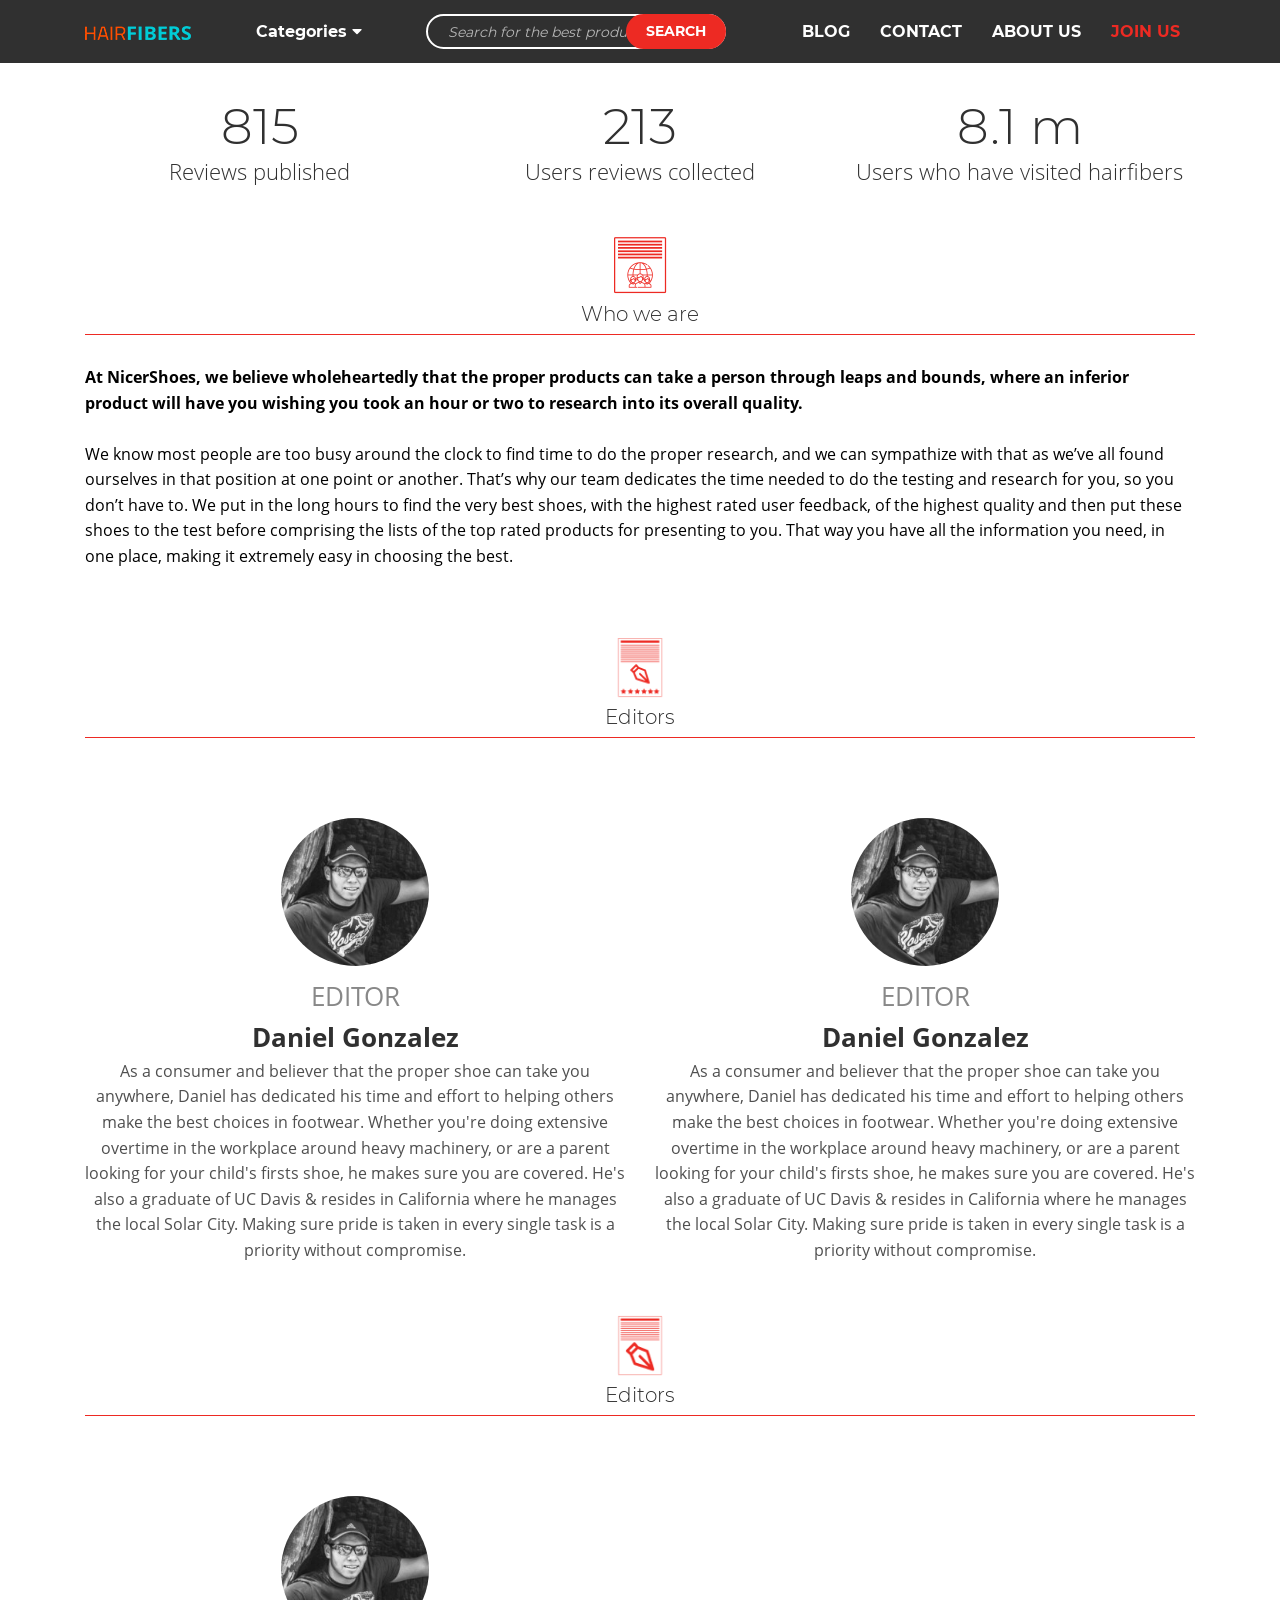
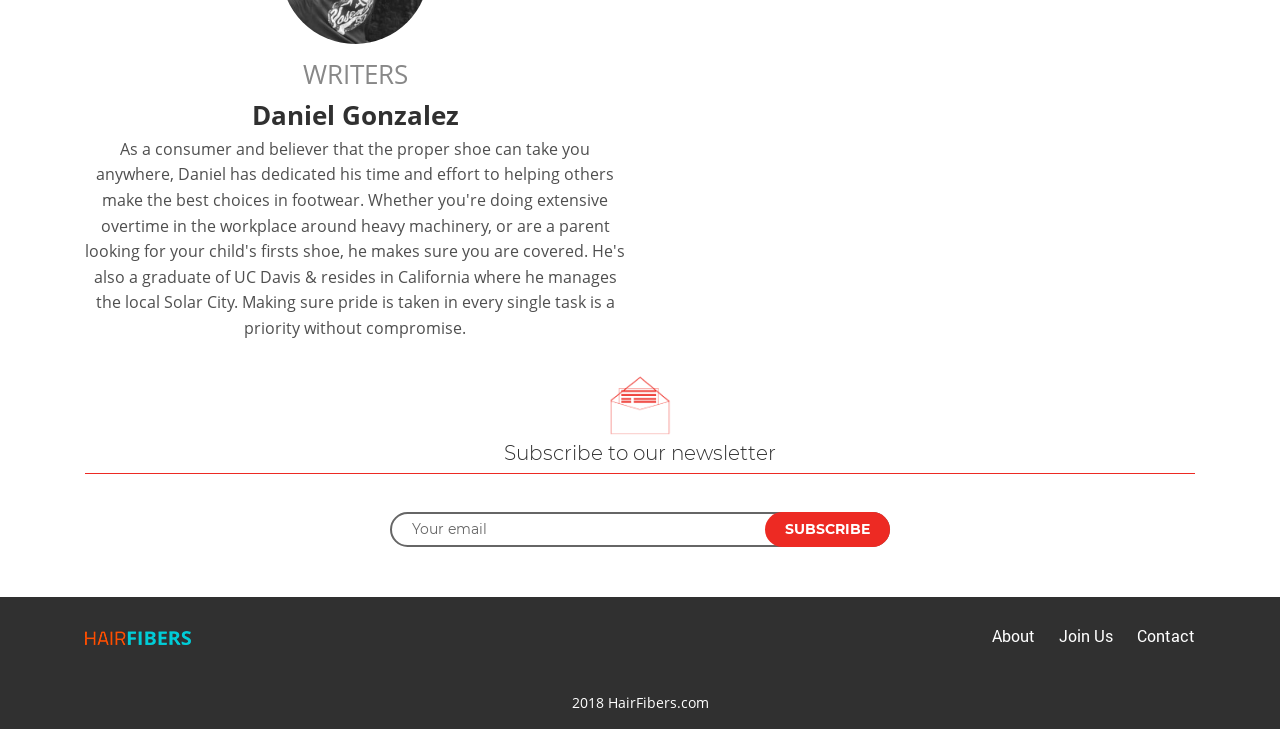
==== app/about.html @ e7bc8f8d "finished markup" ====
<!DOCTYPE html>
<html lang="ru">

<head>

  <meta charset="utf-8">
  <!-- <base href="/"> -->

  <title>OptimizedHTML 4</title>
  <meta name="description" content="">

  <meta http-equiv="X-UA-Compatible" content="IE=edge">
  <meta name="viewport" content="width=device-width, initial-scale=1, maximum-scale=1">

  <!-- Template Basic Images Start -->
  <meta property="og:image" content="path/to/image.jpg">
  <link rel="icon" href="img/favicon/favicon.ico">
  <link rel="apple-touch-icon" sizes="180x180" href="img/favicon/apple-touch-icon-180x180.png">
  <!-- Template Basic Images End -->

  <!-- Custom Browsers Color Start -->
  <meta name="theme-color" content="#000">
  <!-- Custom Browsers Color End -->
  <link rel="stylesheet" href="https://use.fontawesome.com/releases/v5.5.0/css/all.css" integrity="sha384-B4dIYHKNBt8Bc12p+WXckhzcICo0wtJAoU8YZTY5qE0Id1GSseTk6S+L3BlXeVIU"
    crossorigin="anonymous">
  <link rel="stylesheet" href="css/main.min.css">

</head>

<body>



  <header class="header">
    <div class="container">
      <div class="header-wrap">
        <div class="humb">
          <span></span>
          <span></span>
          <span></span>
        </div>
        <div class="moblile-menu-wrap">
          <div class="mobile-menu">
            <div class="inline-form">
              <input type="text" placeholder="Search...">
              <button type="button" class="button">Search</button>
            </div>
            <nav class="mobile-menu-list">
              <ul>
                <li class='categories'><a href="#">Categories</a>
                  <ul class="submenu">
                    <li>
                      <a href="#">Hair Fibers</a>
                    </li>
                    <li>
                      <a href="#">Hair Vitamins</a>
                    </li>
                    <li>
                      <a href="#">Hair Loss Concealer</a>
                    </li>
                    <li>
                      <a href="#">Hair Loss Men</a>
                    </li>
                    <li>
                      <a href="#">Hair Loss Women</a>
                    </li>
                    <li>
                      <a href="#">Hair Loss Women</a>
                    </li>
                  </ul>
                </li>
                <li><a href="#">BLOG</a></li>
                <li><a href="#">CONTACT</a></li>
                <li><a href="#">About US</a></li>
                <li class="accent"><a href="#">join us</a></li>
              </ul>
            </nav>
          </div>
        </div>
        <div class="logo">
          <a href="#"><img src="img/logo.png" alt="" class="logo"></a>
        </div>
        <div class="header-category">
          Categories <i class="fas fa-caret-down"></i>
          <ul class="submenu">
            <li>
              <a href="#">Hair Fibers</a>
            </li>
            <li>
              <a href="#">Hair Vitamins</a>
            </li>
            <li>
              <a href="#">Hair Loss Concealer</a>
            </li>
            <li>
              <a href="#">Hair Loss Men</a>
            </li>
            <li>
              <a href="#">Hair Loss Women</a>
            </li>
            <li>
              <a href="#">Hair Loss Women</a>
            </li>
          </ul>
        </div>
        <div class="header-search inline-form">
          <input type="text" placeholder="Search for the best product">
          <button type="button" class="button">Search</button>
        </div>
        <nav class="header-menu">
          <ul>
            <li><a href="#">BLOG</a></li>
            <li><a href="#">CONTACT</a></li>
            <li><a href="#">About US</a></li>
            <li class="accent"><a href="#">join us</a></li>
          </ul>
        </nav>
      </div>
    </div>
  </header>
  <main id="content">

    <!-- Page Content -->

    <section class="s-advantages">
      <div class="container">
        <div class="row">
          <div class="col-md-4">
            <div class="advantage">
              <span class="advantage-number">815</span>
              <p class="advantage-text">Reviews published</p>
            </div>
          </div>
          <div class="col-md-4">
            <div class="advantage">
              <span class="advantage-number">213</span>
              <p class="advantage-text">Users reviews collected</p>
            </div>
          </div>
          <div class="col-md-4">
            <div class="advantage">
              <span class="advantage-number">8.1 m</span>
              <p class="advantage-text">Users who have visited hairfibers</p>
            </div>
          </div>
        </div>
      </div>
    </section>

    <section class="s-default s-team">
      <div class="container">
        <div class="section-icon" style="background-image: url(img/team.png);"></div>
        <h4 class="section-title">Who we are</h4>
        <hr>
        <div class="team-content">
          <p><strong>At NicerShoes, we believe wholeheartedly that the proper products can take a person through leaps and
              bounds, where an
              inferior product will have you wishing you took an hour or two to research into its overall quality.</strong>
            <br> <br>
            We know most people are too busy around the clock to find time to do the proper research, and we can sympathize
            with
            that as we’ve all found ourselves in that position at one point or another. That’s why our team dedicates the time
            needed to do the testing and research for you, so you don’t have to. We put in the long hours to find the very best
            shoes, with the highest rated user feedback, of the highest quality and then put these shoes to the test before
            comprising the lists of the top rated products for presenting to you. That way you have all the information you
            need,
            in one place, making it extremely easy in choosing the best.</p>
        </div>
      </div>
    </section>
    <section class="s-default s-team-people">
      <div class="container">
        <div class="section-icon" style="background-image: url(img/blog-icon.png);"></div>
        <h4 class="section-title">Editors</h4>
        <hr>
        <div class="team-people">
          <div class="row">
            <div class="col-md-6">
              <div class="team-person">
                <div class="team-person-image">
                  <img src="img/admin.png" alt="">
                </div>
                <div class="team-person-prof">EDITOR</div>
                <div class="team-person-name">Daniel Gonzalez</div>
                <div class="team-person-bio">
                  As a consumer and believer that the proper shoe can take you anywhere, Daniel has dedicated his time and effort to
                  helping others make the best choices in footwear. Whether you're doing extensive overtime in the workplace around heavy
                  machinery, or are a parent looking for your child's firsts shoe, he makes sure you are covered. He's also a graduate of
                  UC Davis & resides in California where he manages the local Solar City. Making sure pride is taken in every single task
                  is a priority without compromise.
                </div>
              </div>
            </div>
            <div class="col-md-6">
              <div class="team-person">
                <div class="team-person-image">
                  <img src="img/admin.png" alt="">
                </div>
                <div class="team-person-prof">EDITOR</div>
                <div class="team-person-name">Daniel Gonzalez</div>
                <div class="team-person-bio">
                  As a consumer and believer that the proper shoe can take you anywhere, Daniel has dedicated his time and effort
                  to
                  helping others make the best choices in footwear. Whether you're doing extensive overtime in the workplace around
                  heavy
                  machinery, or are a parent looking for your child's firsts shoe, he makes sure you are covered. He's also a
                  graduate of
                  UC Davis & resides in California where he manages the local Solar City. Making sure pride is taken in every
                  single task
                  is a priority without compromise.
                </div>
              </div>
            </div>
          </div>
        </div>
      </div>
    </section>
    <section class="s-default s-team-people">
      <div class="container">
        <div class="section-icon" style="background-image: url(img/blog-icon1.png);"></div>
        <h4 class="section-title">Editors</h4>
        <hr>
        <div class="team-people">
          <div class="row">
            <div class="col-md-6">
              <div class="team-person">
                <div class="team-person-image">
                  <img src="img/admin.png" alt="">
                </div>
                <div class="team-person-prof">WRITERS</div>
                <div class="team-person-name">Daniel Gonzalez</div>
                <div class="team-person-bio">
                  As a consumer and believer that the proper shoe can take you anywhere, Daniel has dedicated his time and
                  effort to
                  helping others make the best choices in footwear. Whether you're doing extensive overtime in the
                  workplace around heavy
                  machinery, or are a parent looking for your child's firsts shoe, he makes sure you are covered. He's also
                  a graduate of
                  UC Davis & resides in California where he manages the local Solar City. Making sure pride is taken in
                  every single task
                  is a priority without compromise.
                </div>
              </div>
            </div>
          </div>
        </div>
      </div>
    </section>
<!-- End Page Content -->

<section class="s-following s-default">
  <div class="container">
    <div class="section-icon" style="background-image: url(img/envelope-icon.png);"></div>
    <h4 class="section-title">Subscribe to our newsletter</h4>
    <hr>
  </div>
  <div class="inline-form">
    <input type="text" placeholder="Your email">
    <button type="button" class="button">SUBSCRIBE</button>
  </div>
</section>
</main>

<footer class="footer">
  <div class="container">
    <div class="footer-nav">
      <div class="logo">
        <a href="#"><img src="img/logo.png" alt="" class="logo"></a>
      </div>
      <nav class="footer-menu">
        <ul>
          <li><a href="#">About</a></li>
          <li><a href="#">Join Us</a></li>
          <li><a href="#">Contact</a></li>
        </ul>
      </nav>
    </div>
  </div>
  <div class="copyright">
    2018 HairFibers.com
  </div>
</footer>
<script src="js/scripts.min.js"></script>

</body>

</html>
---- app/css/main.min.css ----
@font-face{font-family:Roboto;font-weight:400;font-style:normal;src:url(../fonts/RobotoRegular/RobotoRegular.eot);src:url(../fonts/RobotoRegular/RobotoRegular.eot?#iefix) format("embedded-opentype"),url(../fonts/RobotoRegular/RobotoRegular.woff) format("woff"),url(../fonts/RobotoRegular/RobotoRegular.ttf) format("truetype")}@font-face{font-family:Roboto;font-weight:700;font-style:normal;src:url(../fonts/RobotoBold/RobotoBold.eot);src:url(../fonts/RobotoBold/RobotoBold.eot?#iefix) format("embedded-opentype"),url(../fonts/RobotoBold/RobotoBold.woff) format("woff"),url(../fonts/RobotoBold/RobotoBold.ttf) format("truetype")}@font-face{font-family:OpenSans;font-weight:400;font-style:normal;src:url(../fonts/OpenSans/OpenSansRegular/OpenSansRegular.eot);src:url(../fonts/OpenSans/OpenSansRegular/OpenSansRegular.eot?#iefix) format("embedded-opentype"),url(../fonts/OpenSans/OpenSansRegular/OpenSansRegular.woff) format("woff"),url(../fonts/OpenSans/OpenSansRegular/OpenSansRegular.ttf) format("truetype")}@font-face{font-family:OpenSans;font-weight:700;font-style:normal;src:url(../fonts/OpenSans/OpenSansBold/OpenSansBold.eot);src:url(../fonts/OpenSans/OpenSansBold/OpenSansBold.eot?#iefix) format("embedded-opentype"),url(../fonts/OpenSans/OpenSansBold/OpenSansBold.woff) format("woff"),url(../fonts/OpenSans/OpenSansBold/OpenSansBold.ttf) format("truetype")}@font-face{font-family:OpenSans;font-weight:200;font-style:normal;src:url(../fonts/OpenSans/OpenSansLight/OpenSansLight.eot);src:url(../fonts/OpenSans/OpenSansLight/OpenSansLight.eot?#iefix) format("embedded-opentype"),url(../fonts/OpenSans/OpenSansLight/OpenSansLight.woff) format("woff"),url(../fonts/OpenSans/OpenSansLight/OpenSansLight.ttf) format("truetype")}@font-face{font-family:OpenSans;font-weight:200;font-style:normal;src:url(../fonts/OpenSans/OpenSansLight/OpenSansLight.eot);src:url(../fonts/OpenSans/OpenSansLight/OpenSansLight.eot?#iefix) format("embedded-opentype"),url(../fonts/OpenSans/OpenSansLight/OpenSansLight.woff) format("woff"),url(../fonts/OpenSans/OpenSansLight/OpenSansLight.ttf) format("truetype")}@font-face{font-family:OpenSans;font-weight:800;font-style:normal;src:url(../fonts/OpenSans/OpenSansExtraBold/OpenSansExtraBold.eot);src:url(../fonts/OpenSans/OpenSansExtraBold/OpenSansExtraBold.eot?#iefix) format("embedded-opentype"),url(../fonts/OpenSans/OpenSansExtraBold/OpenSansExtraBold.woff) format("woff"),url(../fonts/OpenSans/OpenSansExtraBold/OpenSansExtraBold.ttf) format("truetype")}@font-face{font-family:Montserrat;font-weight:400;font-style:normal;src:url(../fonts/Montserrat/MontserratRegular/MontserratRegular.eot);src:url(../fonts/Montserrat/MontserratRegular/MontserratRegular.eot?#iefix) format("embedded-opentype"),url(../fonts/Montserrat/MontserratRegular/MontserratRegular.woff) format("woff"),url(../fonts/Montserrat/MontserratRegular/MontserratRegular.ttf) format("truetype")}@font-face{font-family:Montserrat;font-weight:200;font-style:normal;src:url(../fonts/Montserrat/MontserratLight/MontserratLight.eot);src:url(../fonts/Montserrat/MontserratLight/MontserratLight.eot?#iefix) format("embedded-opentype"),url(../fonts/Montserrat/MontserratLight/MontserratLight.woff) format("woff"),url(../fonts/Montserrat/MontserratLight/MontserratLight.ttf) format("truetype")}@font-face{font-family:Montserrat;font-weight:700;font-style:normal;src:url(../fonts/Montserrat/MontserratBold/MontserratBold.eot);src:url(../fonts/Montserrat/MontserratBold/MontserratBold.eot?#iefix) format("embedded-opentype"),url(../fonts/Montserrat/MontserratBold/MontserratBold.woff) format("woff"),url(../fonts/Montserrat/MontserratBold/MontserratBold.ttf) format("truetype")}@font-face{font-family:Montserrat;font-weight:500;font-style:normal;src:url(../fonts/Montserrat/MontserratMedium/MontserratMedium.eot);src:url(../fonts/Montserrat/MontserratMedium/MontserratMedium.eot?#iefix) format("embedded-opentype"),url(../fonts/Montserrat/MontserratMedium/MontserratMedium.woff) format("woff"),url(../fonts/Montserrat/MontserratMedium/MontserratMedium.ttf) format("truetype")}*,::after,::before{-webkit-box-sizing:border-box;box-sizing:border-box}html{font-family:sans-serif;line-height:1.15;-webkit-text-size-adjust:100%;-ms-text-size-adjust:100%;-ms-overflow-style:scrollbar;-webkit-tap-highlight-color:transparent}@-ms-viewport{width:device-width}article,aside,dialog,figcaption,figure,footer,header,hgroup,main,nav,section{display:block}body{margin:0;font-family:-apple-system,BlinkMacSystemFont,"Segoe UI",Roboto,"Helvetica Neue",Arial,sans-serif,"Apple Color Emoji","Segoe UI Emoji","Segoe UI Symbol";font-size:1rem;font-weight:400;line-height:1.5;color:#212529;text-align:left;background-color:#fff}[tabindex="-1"]:focus{outline:0!important}hr{-webkit-box-sizing:content-box;box-sizing:content-box;height:0;overflow:visible}h1,h2,h3,h4,h5,h6{margin-top:0;margin-bottom:.5rem}p{margin-top:0;margin-bottom:1rem}abbr[data-original-title],abbr[title]{text-decoration:underline;-webkit-text-decoration:underline dotted;text-decoration:underline dotted;cursor:help;border-bottom:0}address{margin-bottom:1rem;font-style:normal;line-height:inherit}dl,ol,ul{margin-top:0;margin-bottom:1rem}ol ol,ol ul,ul ol,ul ul{margin-bottom:0}dt{font-weight:700}dd{margin-bottom:.5rem;margin-left:0}blockquote{margin:0 0 1rem}dfn{font-style:italic}b,strong{font-weight:bolder}small{font-size:80%}sub,sup{position:relative;font-size:75%;line-height:0;vertical-align:baseline}sub{bottom:-.25em}sup{top:-.5em}a{color:#007bff;text-decoration:none;background-color:transparent;-webkit-text-decoration-skip:objects}a:hover{color:#0056b3;text-decoration:underline}a:not([href]):not([tabindex]){color:inherit;text-decoration:none}a:not([href]):not([tabindex]):focus,a:not([href]):not([tabindex]):hover{color:inherit;text-decoration:none}a:not([href]):not([tabindex]):focus{outline:0}code,kbd,pre,samp{font-family:monospace,monospace;font-size:1em}pre{margin-top:0;margin-bottom:1rem;overflow:auto;-ms-overflow-style:scrollbar}figure{margin:0 0 1rem}img{vertical-align:middle;border-style:none}svg:not(:root){overflow:hidden}table{border-collapse:collapse}caption{padding-top:.75rem;padding-bottom:.75rem;color:#6c757d;text-align:left;caption-side:bottom}th{text-align:inherit}label{display:inline-block;margin-bottom:.5rem}button{-webkit-border-radius:0;border-radius:0}button:focus{outline:1px dotted;outline:5px auto -webkit-focus-ring-color}button,input,optgroup,select,textarea{margin:0;font-family:inherit;font-size:inherit;line-height:inherit}button,input{overflow:visible}button,select{text-transform:none}[type=reset],[type=submit],button,html [type=button]{-webkit-appearance:button}[type=button]::-moz-focus-inner,[type=reset]::-moz-focus-inner,[type=submit]::-moz-focus-inner,button::-moz-focus-inner{padding:0;border-style:none}input[type=checkbox],input[type=radio]{-webkit-box-sizing:border-box;box-sizing:border-box;padding:0}input[type=date],input[type=datetime-local],input[type=month],input[type=time]{-webkit-appearance:listbox}textarea{overflow:auto;resize:vertical}fieldset{min-width:0;padding:0;margin:0;border:0}legend{display:block;width:100%;max-width:100%;padding:0;margin-bottom:.5rem;font-size:1.5rem;line-height:inherit;color:inherit;white-space:normal}progress{vertical-align:baseline}[type=number]::-webkit-inner-spin-button,[type=number]::-webkit-outer-spin-button{height:auto}[type=search]{outline-offset:-2px;-webkit-appearance:none}[type=search]::-webkit-search-cancel-button,[type=search]::-webkit-search-decoration{-webkit-appearance:none}::-webkit-file-upload-button{font:inherit;-webkit-appearance:button}output{display:inline-block}summary{display:list-item;cursor:pointer}template{display:none}[hidden]{display:none!important}@-ms-viewport{width:device-width}html{-webkit-box-sizing:border-box;box-sizing:border-box;-ms-overflow-style:scrollbar}*,::after,::before{-webkit-box-sizing:inherit;box-sizing:inherit}.container{width:100%;padding-right:15px;padding-left:15px;margin-right:auto;margin-left:auto}@media (min-width:576px){.container{max-width:540px}}@media (min-width:768px){.container{max-width:720px}}@media (min-width:992px){.container{max-width:960px}}@media (min-width:1200px){.container{max-width:1140px}}.container-fluid{width:100%;padding-right:15px;padding-left:15px;margin-right:auto;margin-left:auto}.row{display:-webkit-box;display:-webkit-flex;display:-ms-flexbox;display:flex;-webkit-flex-wrap:wrap;-ms-flex-wrap:wrap;flex-wrap:wrap;margin-right:-15px;margin-left:-15px}.no-gutters{margin-right:0;margin-left:0}.no-gutters>.col,.no-gutters>[class*=col-]{padding-right:0;padding-left:0}.col,.col-1,.col-10,.col-11,.col-12,.col-2,.col-3,.col-4,.col-5,.col-6,.col-7,.col-8,.col-9,.col-auto,.col-lg,.col-lg-1,.col-lg-10,.col-lg-11,.col-lg-12,.col-lg-2,.col-lg-3,.col-lg-4,.col-lg-5,.col-lg-6,.col-lg-7,.col-lg-8,.col-lg-9,.col-lg-auto,.col-md,.col-md-1,.col-md-10,.col-md-11,.col-md-12,.col-md-2,.col-md-3,.col-md-4,.col-md-5,.col-md-6,.col-md-7,.col-md-8,.col-md-9,.col-md-auto,.col-sm,.col-sm-1,.col-sm-10,.col-sm-11,.col-sm-12,.col-sm-2,.col-sm-3,.col-sm-4,.col-sm-5,.col-sm-6,.col-sm-7,.col-sm-8,.col-sm-9,.col-sm-auto,.col-xl,.col-xl-1,.col-xl-10,.col-xl-11,.col-xl-12,.col-xl-2,.col-xl-3,.col-xl-4,.col-xl-5,.col-xl-6,.col-xl-7,.col-xl-8,.col-xl-9,.col-xl-auto{position:relative;width:100%;min-height:1px;padding-right:15px;padding-left:15px}.col{-webkit-flex-basis:0;-ms-flex-preferred-size:0;flex-basis:0;-webkit-box-flex:1;-webkit-flex-grow:1;-ms-flex-positive:1;flex-grow:1;max-width:100%}.col-auto{-webkit-box-flex:0;-webkit-flex:0 0 auto;-ms-flex:0 0 auto;flex:0 0 auto;width:auto;max-width:none}.col-1{-webkit-box-flex:0;-webkit-flex:0 0 8.33333%;-ms-flex:0 0 8.33333%;flex:0 0 8.33333%;max-width:8.33333%}.col-2{-webkit-box-flex:0;-webkit-flex:0 0 16.66667%;-ms-flex:0 0 16.66667%;flex:0 0 16.66667%;max-width:16.66667%}.col-3{-webkit-box-flex:0;-webkit-flex:0 0 25%;-ms-flex:0 0 25%;flex:0 0 25%;max-width:25%}.col-4{-webkit-box-flex:0;-webkit-flex:0 0 33.33333%;-ms-flex:0 0 33.33333%;flex:0 0 33.33333%;max-width:33.33333%}.col-5{-webkit-box-flex:0;-webkit-flex:0 0 41.66667%;-ms-flex:0 0 41.66667%;flex:0 0 41.66667%;max-width:41.66667%}.col-6{-webkit-box-flex:0;-webkit-flex:0 0 50%;-ms-flex:0 0 50%;flex:0 0 50%;max-width:50%}.col-7{-webkit-box-flex:0;-webkit-flex:0 0 58.33333%;-ms-flex:0 0 58.33333%;flex:0 0 58.33333%;max-width:58.33333%}.col-8{-webkit-box-flex:0;-webkit-flex:0 0 66.66667%;-ms-flex:0 0 66.66667%;flex:0 0 66.66667%;max-width:66.66667%}.col-9{-webkit-box-flex:0;-webkit-flex:0 0 75%;-ms-flex:0 0 75%;flex:0 0 75%;max-width:75%}.col-10{-webkit-box-flex:0;-webkit-flex:0 0 83.33333%;-ms-flex:0 0 83.33333%;flex:0 0 83.33333%;max-width:83.33333%}.col-11{-webkit-box-flex:0;-webkit-flex:0 0 91.66667%;-ms-flex:0 0 91.66667%;flex:0 0 91.66667%;max-width:91.66667%}.col-12{-webkit-box-flex:0;-webkit-flex:0 0 100%;-ms-flex:0 0 100%;flex:0 0 100%;max-width:100%}.order-first{-webkit-box-ordinal-group:0;-webkit-order:-1;-ms-flex-order:-1;order:-1}.order-last{-webkit-box-ordinal-group:14;-webkit-order:13;-ms-flex-order:13;order:13}.order-0{-webkit-box-ordinal-group:1;-webkit-order:0;-ms-flex-order:0;order:0}.order-1{-webkit-box-ordinal-group:2;-webkit-order:1;-ms-flex-order:1;order:1}.order-2{-webkit-box-ordinal-group:3;-webkit-order:2;-ms-flex-order:2;order:2}.order-3{-webkit-box-ordinal-group:4;-webkit-order:3;-ms-flex-order:3;order:3}.order-4{-webkit-box-ordinal-group:5;-webkit-order:4;-ms-flex-order:4;order:4}.order-5{-webkit-box-ordinal-group:6;-webkit-order:5;-ms-flex-order:5;order:5}.order-6{-webkit-box-ordinal-group:7;-webkit-order:6;-ms-flex-order:6;order:6}.order-7{-webkit-box-ordinal-group:8;-webkit-order:7;-ms-flex-order:7;order:7}.order-8{-webkit-box-ordinal-group:9;-webkit-order:8;-ms-flex-order:8;order:8}.order-9{-webkit-box-ordinal-group:10;-webkit-order:9;-ms-flex-order:9;order:9}.order-10{-webkit-box-ordinal-group:11;-webkit-order:10;-ms-flex-order:10;order:10}.order-11{-webkit-box-ordinal-group:12;-webkit-order:11;-ms-flex-order:11;order:11}.order-12{-webkit-box-ordinal-group:13;-webkit-order:12;-ms-flex-order:12;order:12}.offset-1{margin-left:8.33333%}.offset-2{margin-left:16.66667%}.offset-3{margin-left:25%}.offset-4{margin-left:33.33333%}.offset-5{margin-left:41.66667%}.offset-6{margin-left:50%}.offset-7{margin-left:58.33333%}.offset-8{margin-left:66.66667%}.offset-9{margin-left:75%}.offset-10{margin-left:83.33333%}.offset-11{margin-left:91.66667%}@media (min-width:576px){.col-sm{-webkit-flex-basis:0;-ms-flex-preferred-size:0;flex-basis:0;-webkit-box-flex:1;-webkit-flex-grow:1;-ms-flex-positive:1;flex-grow:1;max-width:100%}.col-sm-auto{-webkit-box-flex:0;-webkit-flex:0 0 auto;-ms-flex:0 0 auto;flex:0 0 auto;width:auto;max-width:none}.col-sm-1{-webkit-box-flex:0;-webkit-flex:0 0 8.33333%;-ms-flex:0 0 8.33333%;flex:0 0 8.33333%;max-width:8.33333%}.col-sm-2{-webkit-box-flex:0;-webkit-flex:0 0 16.66667%;-ms-flex:0 0 16.66667%;flex:0 0 16.66667%;max-width:16.66667%}.col-sm-3{-webkit-box-flex:0;-webkit-flex:0 0 25%;-ms-flex:0 0 25%;flex:0 0 25%;max-width:25%}.col-sm-4{-webkit-box-flex:0;-webkit-flex:0 0 33.33333%;-ms-flex:0 0 33.33333%;flex:0 0 33.33333%;max-width:33.33333%}.col-sm-5{-webkit-box-flex:0;-webkit-flex:0 0 41.66667%;-ms-flex:0 0 41.66667%;flex:0 0 41.66667%;max-width:41.66667%}.col-sm-6{-webkit-box-flex:0;-webkit-flex:0 0 50%;-ms-flex:0 0 50%;flex:0 0 50%;max-width:50%}.col-sm-7{-webkit-box-flex:0;-webkit-flex:0 0 58.33333%;-ms-flex:0 0 58.33333%;flex:0 0 58.33333%;max-width:58.33333%}.col-sm-8{-webkit-box-flex:0;-webkit-flex:0 0 66.66667%;-ms-flex:0 0 66.66667%;flex:0 0 66.66667%;max-width:66.66667%}.col-sm-9{-webkit-box-flex:0;-webkit-flex:0 0 75%;-ms-flex:0 0 75%;flex:0 0 75%;max-width:75%}.col-sm-10{-webkit-box-flex:0;-webkit-flex:0 0 83.33333%;-ms-flex:0 0 83.33333%;flex:0 0 83.33333%;max-width:83.33333%}.col-sm-11{-webkit-box-flex:0;-webkit-flex:0 0 91.66667%;-ms-flex:0 0 91.66667%;flex:0 0 91.66667%;max-width:91.66667%}.col-sm-12{-webkit-box-flex:0;-webkit-flex:0 0 100%;-ms-flex:0 0 100%;flex:0 0 100%;max-width:100%}.order-sm-first{-webkit-box-ordinal-group:0;-webkit-order:-1;-ms-flex-order:-1;order:-1}.order-sm-last{-webkit-box-ordinal-group:14;-webkit-order:13;-ms-flex-order:13;order:13}.order-sm-0{-webkit-box-ordinal-group:1;-webkit-order:0;-ms-flex-order:0;order:0}.order-sm-1{-webkit-box-ordinal-group:2;-webkit-order:1;-ms-flex-order:1;order:1}.order-sm-2{-webkit-box-ordinal-group:3;-webkit-order:2;-ms-flex-order:2;order:2}.order-sm-3{-webkit-box-ordinal-group:4;-webkit-order:3;-ms-flex-order:3;order:3}.order-sm-4{-webkit-box-ordinal-group:5;-webkit-order:4;-ms-flex-order:4;order:4}.order-sm-5{-webkit-box-ordinal-group:6;-webkit-order:5;-ms-flex-order:5;order:5}.order-sm-6{-webkit-box-ordinal-group:7;-webkit-order:6;-ms-flex-order:6;order:6}.order-sm-7{-webkit-box-ordinal-group:8;-webkit-order:7;-ms-flex-order:7;order:7}.order-sm-8{-webkit-box-ordinal-group:9;-webkit-order:8;-ms-flex-order:8;order:8}.order-sm-9{-webkit-box-ordinal-group:10;-webkit-order:9;-ms-flex-order:9;order:9}.order-sm-10{-webkit-box-ordinal-group:11;-webkit-order:10;-ms-flex-order:10;order:10}.order-sm-11{-webkit-box-ordinal-group:12;-webkit-order:11;-ms-flex-order:11;order:11}.order-sm-12{-webkit-box-ordinal-group:13;-webkit-order:12;-ms-flex-order:12;order:12}.offset-sm-0{margin-left:0}.offset-sm-1{margin-left:8.33333%}.offset-sm-2{margin-left:16.66667%}.offset-sm-3{margin-left:25%}.offset-sm-4{margin-left:33.33333%}.offset-sm-5{margin-left:41.66667%}.offset-sm-6{margin-left:50%}.offset-sm-7{margin-left:58.33333%}.offset-sm-8{margin-left:66.66667%}.offset-sm-9{margin-left:75%}.offset-sm-10{margin-left:83.33333%}.offset-sm-11{margin-left:91.66667%}}@media (min-width:768px){.col-md{-webkit-flex-basis:0;-ms-flex-preferred-size:0;flex-basis:0;-webkit-box-flex:1;-webkit-flex-grow:1;-ms-flex-positive:1;flex-grow:1;max-width:100%}.col-md-auto{-webkit-box-flex:0;-webkit-flex:0 0 auto;-ms-flex:0 0 auto;flex:0 0 auto;width:auto;max-width:none}.col-md-1{-webkit-box-flex:0;-webkit-flex:0 0 8.33333%;-ms-flex:0 0 8.33333%;flex:0 0 8.33333%;max-width:8.33333%}.col-md-2{-webkit-box-flex:0;-webkit-flex:0 0 16.66667%;-ms-flex:0 0 16.66667%;flex:0 0 16.66667%;max-width:16.66667%}.col-md-3{-webkit-box-flex:0;-webkit-flex:0 0 25%;-ms-flex:0 0 25%;flex:0 0 25%;max-width:25%}.col-md-4{-webkit-box-flex:0;-webkit-flex:0 0 33.33333%;-ms-flex:0 0 33.33333%;flex:0 0 33.33333%;max-width:33.33333%}.col-md-5{-webkit-box-flex:0;-webkit-flex:0 0 41.66667%;-ms-flex:0 0 41.66667%;flex:0 0 41.66667%;max-width:41.66667%}.col-md-6{-webkit-box-flex:0;-webkit-flex:0 0 50%;-ms-flex:0 0 50%;flex:0 0 50%;max-width:50%}.col-md-7{-webkit-box-flex:0;-webkit-flex:0 0 58.33333%;-ms-flex:0 0 58.33333%;flex:0 0 58.33333%;max-width:58.33333%}.col-md-8{-webkit-box-flex:0;-webkit-flex:0 0 66.66667%;-ms-flex:0 0 66.66667%;flex:0 0 66.66667%;max-width:66.66667%}.col-md-9{-webkit-box-flex:0;-webkit-flex:0 0 75%;-ms-flex:0 0 75%;flex:0 0 75%;max-width:75%}.col-md-10{-webkit-box-flex:0;-webkit-flex:0 0 83.33333%;-ms-flex:0 0 83.33333%;flex:0 0 83.33333%;max-width:83.33333%}.col-md-11{-webkit-box-flex:0;-webkit-flex:0 0 91.66667%;-ms-flex:0 0 91.66667%;flex:0 0 91.66667%;max-width:91.66667%}.col-md-12{-webkit-box-flex:0;-webkit-flex:0 0 100%;-ms-flex:0 0 100%;flex:0 0 100%;max-width:100%}.order-md-first{-webkit-box-ordinal-group:0;-webkit-order:-1;-ms-flex-order:-1;order:-1}.order-md-last{-webkit-box-ordinal-group:14;-webkit-order:13;-ms-flex-order:13;order:13}.order-md-0{-webkit-box-ordinal-group:1;-webkit-order:0;-ms-flex-order:0;order:0}.order-md-1{-webkit-box-ordinal-group:2;-webkit-order:1;-ms-flex-order:1;order:1}.order-md-2{-webkit-box-ordinal-group:3;-webkit-order:2;-ms-flex-order:2;order:2}.order-md-3{-webkit-box-ordinal-group:4;-webkit-order:3;-ms-flex-order:3;order:3}.order-md-4{-webkit-box-ordinal-group:5;-webkit-order:4;-ms-flex-order:4;order:4}.order-md-5{-webkit-box-ordinal-group:6;-webkit-order:5;-ms-flex-order:5;order:5}.order-md-6{-webkit-box-ordinal-group:7;-webkit-order:6;-ms-flex-order:6;order:6}.order-md-7{-webkit-box-ordinal-group:8;-webkit-order:7;-ms-flex-order:7;order:7}.order-md-8{-webkit-box-ordinal-group:9;-webkit-order:8;-ms-flex-order:8;order:8}.order-md-9{-webkit-box-ordinal-group:10;-webkit-order:9;-ms-flex-order:9;order:9}.order-md-10{-webkit-box-ordinal-group:11;-webkit-order:10;-ms-flex-order:10;order:10}.order-md-11{-webkit-box-ordinal-group:12;-webkit-order:11;-ms-flex-order:11;order:11}.order-md-12{-webkit-box-ordinal-group:13;-webkit-order:12;-ms-flex-order:12;order:12}.offset-md-0{margin-left:0}.offset-md-1{margin-left:8.33333%}.offset-md-2{margin-left:16.66667%}.offset-md-3{margin-left:25%}.offset-md-4{margin-left:33.33333%}.offset-md-5{margin-left:41.66667%}.offset-md-6{margin-left:50%}.offset-md-7{margin-left:58.33333%}.offset-md-8{margin-left:66.66667%}.offset-md-9{margin-left:75%}.offset-md-10{margin-left:83.33333%}.offset-md-11{margin-left:91.66667%}}@media (min-width:992px){.col-lg{-webkit-flex-basis:0;-ms-flex-preferred-size:0;flex-basis:0;-webkit-box-flex:1;-webkit-flex-grow:1;-ms-flex-positive:1;flex-grow:1;max-width:100%}.col-lg-auto{-webkit-box-flex:0;-webkit-flex:0 0 auto;-ms-flex:0 0 auto;flex:0 0 auto;width:auto;max-width:none}.col-lg-1{-webkit-box-flex:0;-webkit-flex:0 0 8.33333%;-ms-flex:0 0 8.33333%;flex:0 0 8.33333%;max-width:8.33333%}.col-lg-2{-webkit-box-flex:0;-webkit-flex:0 0 16.66667%;-ms-flex:0 0 16.66667%;flex:0 0 16.66667%;max-width:16.66667%}.col-lg-3{-webkit-box-flex:0;-webkit-flex:0 0 25%;-ms-flex:0 0 25%;flex:0 0 25%;max-width:25%}.col-lg-4{-webkit-box-flex:0;-webkit-flex:0 0 33.33333%;-ms-flex:0 0 33.33333%;flex:0 0 33.33333%;max-width:33.33333%}.col-lg-5{-webkit-box-flex:0;-webkit-flex:0 0 41.66667%;-ms-flex:0 0 41.66667%;flex:0 0 41.66667%;max-width:41.66667%}.col-lg-6{-webkit-box-flex:0;-webkit-flex:0 0 50%;-ms-flex:0 0 50%;flex:0 0 50%;max-width:50%}.col-lg-7{-webkit-box-flex:0;-webkit-flex:0 0 58.33333%;-ms-flex:0 0 58.33333%;flex:0 0 58.33333%;max-width:58.33333%}.col-lg-8{-webkit-box-flex:0;-webkit-flex:0 0 66.66667%;-ms-flex:0 0 66.66667%;flex:0 0 66.66667%;max-width:66.66667%}.col-lg-9{-webkit-box-flex:0;-webkit-flex:0 0 75%;-ms-flex:0 0 75%;flex:0 0 75%;max-width:75%}.col-lg-10{-webkit-box-flex:0;-webkit-flex:0 0 83.33333%;-ms-flex:0 0 83.33333%;flex:0 0 83.33333%;max-width:83.33333%}.col-lg-11{-webkit-box-flex:0;-webkit-flex:0 0 91.66667%;-ms-flex:0 0 91.66667%;flex:0 0 91.66667%;max-width:91.66667%}.col-lg-12{-webkit-box-flex:0;-webkit-flex:0 0 100%;-ms-flex:0 0 100%;flex:0 0 100%;max-width:100%}.order-lg-first{-webkit-box-ordinal-group:0;-webkit-order:-1;-ms-flex-order:-1;order:-1}.order-lg-last{-webkit-box-ordinal-group:14;-webkit-order:13;-ms-flex-order:13;order:13}.order-lg-0{-webkit-box-ordinal-group:1;-webkit-order:0;-ms-flex-order:0;order:0}.order-lg-1{-webkit-box-ordinal-group:2;-webkit-order:1;-ms-flex-order:1;order:1}.order-lg-2{-webkit-box-ordinal-group:3;-webkit-order:2;-ms-flex-order:2;order:2}.order-lg-3{-webkit-box-ordinal-group:4;-webkit-order:3;-ms-flex-order:3;order:3}.order-lg-4{-webkit-box-ordinal-group:5;-webkit-order:4;-ms-flex-order:4;order:4}.order-lg-5{-webkit-box-ordinal-group:6;-webkit-order:5;-ms-flex-order:5;order:5}.order-lg-6{-webkit-box-ordinal-group:7;-webkit-order:6;-ms-flex-order:6;order:6}.order-lg-7{-webkit-box-ordinal-group:8;-webkit-order:7;-ms-flex-order:7;order:7}.order-lg-8{-webkit-box-ordinal-group:9;-webkit-order:8;-ms-flex-order:8;order:8}.order-lg-9{-webkit-box-ordinal-group:10;-webkit-order:9;-ms-flex-order:9;order:9}.order-lg-10{-webkit-box-ordinal-group:11;-webkit-order:10;-ms-flex-order:10;order:10}.order-lg-11{-webkit-box-ordinal-group:12;-webkit-order:11;-ms-flex-order:11;order:11}.order-lg-12{-webkit-box-ordinal-group:13;-webkit-order:12;-ms-flex-order:12;order:12}.offset-lg-0{margin-left:0}.offset-lg-1{margin-left:8.33333%}.offset-lg-2{margin-left:16.66667%}.offset-lg-3{margin-left:25%}.offset-lg-4{margin-left:33.33333%}.offset-lg-5{margin-left:41.66667%}.offset-lg-6{margin-left:50%}.offset-lg-7{margin-left:58.33333%}.offset-lg-8{margin-left:66.66667%}.offset-lg-9{margin-left:75%}.offset-lg-10{margin-left:83.33333%}.offset-lg-11{margin-left:91.66667%}}@media (min-width:1200px){.col-xl{-webkit-flex-basis:0;-ms-flex-preferred-size:0;flex-basis:0;-webkit-box-flex:1;-webkit-flex-grow:1;-ms-flex-positive:1;flex-grow:1;max-width:100%}.col-xl-auto{-webkit-box-flex:0;-webkit-flex:0 0 auto;-ms-flex:0 0 auto;flex:0 0 auto;width:auto;max-width:none}.col-xl-1{-webkit-box-flex:0;-webkit-flex:0 0 8.33333%;-ms-flex:0 0 8.33333%;flex:0 0 8.33333%;max-width:8.33333%}.col-xl-2{-webkit-box-flex:0;-webkit-flex:0 0 16.66667%;-ms-flex:0 0 16.66667%;flex:0 0 16.66667%;max-width:16.66667%}.col-xl-3{-webkit-box-flex:0;-webkit-flex:0 0 25%;-ms-flex:0 0 25%;flex:0 0 25%;max-width:25%}.col-xl-4{-webkit-box-flex:0;-webkit-flex:0 0 33.33333%;-ms-flex:0 0 33.33333%;flex:0 0 33.33333%;max-width:33.33333%}.col-xl-5{-webkit-box-flex:0;-webkit-flex:0 0 41.66667%;-ms-flex:0 0 41.66667%;flex:0 0 41.66667%;max-width:41.66667%}.col-xl-6{-webkit-box-flex:0;-webkit-flex:0 0 50%;-ms-flex:0 0 50%;flex:0 0 50%;max-width:50%}.col-xl-7{-webkit-box-flex:0;-webkit-flex:0 0 58.33333%;-ms-flex:0 0 58.33333%;flex:0 0 58.33333%;max-width:58.33333%}.col-xl-8{-webkit-box-flex:0;-webkit-flex:0 0 66.66667%;-ms-flex:0 0 66.66667%;flex:0 0 66.66667%;max-width:66.66667%}.col-xl-9{-webkit-box-flex:0;-webkit-flex:0 0 75%;-ms-flex:0 0 75%;flex:0 0 75%;max-width:75%}.col-xl-10{-webkit-box-flex:0;-webkit-flex:0 0 83.33333%;-ms-flex:0 0 83.33333%;flex:0 0 83.33333%;max-width:83.33333%}.col-xl-11{-webkit-box-flex:0;-webkit-flex:0 0 91.66667%;-ms-flex:0 0 91.66667%;flex:0 0 91.66667%;max-width:91.66667%}.col-xl-12{-webkit-box-flex:0;-webkit-flex:0 0 100%;-ms-flex:0 0 100%;flex:0 0 100%;max-width:100%}.order-xl-first{-webkit-box-ordinal-group:0;-webkit-order:-1;-ms-flex-order:-1;order:-1}.order-xl-last{-webkit-box-ordinal-group:14;-webkit-order:13;-ms-flex-order:13;order:13}.order-xl-0{-webkit-box-ordinal-group:1;-webkit-order:0;-ms-flex-order:0;order:0}.order-xl-1{-webkit-box-ordinal-group:2;-webkit-order:1;-ms-flex-order:1;order:1}.order-xl-2{-webkit-box-ordinal-group:3;-webkit-order:2;-ms-flex-order:2;order:2}.order-xl-3{-webkit-box-ordinal-group:4;-webkit-order:3;-ms-flex-order:3;order:3}.order-xl-4{-webkit-box-ordinal-group:5;-webkit-order:4;-ms-flex-order:4;order:4}.order-xl-5{-webkit-box-ordinal-group:6;-webkit-order:5;-ms-flex-order:5;order:5}.order-xl-6{-webkit-box-ordinal-group:7;-webkit-order:6;-ms-flex-order:6;order:6}.order-xl-7{-webkit-box-ordinal-group:8;-webkit-order:7;-ms-flex-order:7;order:7}.order-xl-8{-webkit-box-ordinal-group:9;-webkit-order:8;-ms-flex-order:8;order:8}.order-xl-9{-webkit-box-ordinal-group:10;-webkit-order:9;-ms-flex-order:9;order:9}.order-xl-10{-webkit-box-ordinal-group:11;-webkit-order:10;-ms-flex-order:10;order:10}.order-xl-11{-webkit-box-ordinal-group:12;-webkit-order:11;-ms-flex-order:11;order:11}.order-xl-12{-webkit-box-ordinal-group:13;-webkit-order:12;-ms-flex-order:12;order:12}.offset-xl-0{margin-left:0}.offset-xl-1{margin-left:8.33333%}.offset-xl-2{margin-left:16.66667%}.offset-xl-3{margin-left:25%}.offset-xl-4{margin-left:33.33333%}.offset-xl-5{margin-left:41.66667%}.offset-xl-6{margin-left:50%}.offset-xl-7{margin-left:58.33333%}.offset-xl-8{margin-left:66.66667%}.offset-xl-9{margin-left:75%}.offset-xl-10{margin-left:83.33333%}.offset-xl-11{margin-left:91.66667%}}.d-none{display:none!important}.d-inline{display:inline!important}.d-inline-block{display:inline-block!important}.d-block{display:block!important}.d-table{display:table!important}.d-table-row{display:table-row!important}.d-table-cell{display:table-cell!important}.d-flex{display:-webkit-box!important;display:-webkit-flex!important;display:-ms-flexbox!important;display:flex!important}.d-inline-flex{display:-webkit-inline-box!important;display:-webkit-inline-flex!important;display:-ms-inline-flexbox!important;display:inline-flex!important}@media (min-width:576px){.d-sm-none{display:none!important}.d-sm-inline{display:inline!important}.d-sm-inline-block{display:inline-block!important}.d-sm-block{display:block!important}.d-sm-table{display:table!important}.d-sm-table-row{display:table-row!important}.d-sm-table-cell{display:table-cell!important}.d-sm-flex{display:-webkit-box!important;display:-webkit-flex!important;display:-ms-flexbox!important;display:flex!important}.d-sm-inline-flex{display:-webkit-inline-box!important;display:-webkit-inline-flex!important;display:-ms-inline-flexbox!important;display:inline-flex!important}}@media (min-width:768px){.d-md-none{display:none!important}.d-md-inline{display:inline!important}.d-md-inline-block{display:inline-block!important}.d-md-block{display:block!important}.d-md-table{display:table!important}.d-md-table-row{display:table-row!important}.d-md-table-cell{display:table-cell!important}.d-md-flex{display:-webkit-box!important;display:-webkit-flex!important;display:-ms-flexbox!important;display:flex!important}.d-md-inline-flex{display:-webkit-inline-box!important;display:-webkit-inline-flex!important;display:-ms-inline-flexbox!important;display:inline-flex!important}}@media (min-width:992px){.d-lg-none{display:none!important}.d-lg-inline{display:inline!important}.d-lg-inline-block{display:inline-block!important}.d-lg-block{display:block!important}.d-lg-table{display:table!important}.d-lg-table-row{display:table-row!important}.d-lg-table-cell{display:table-cell!important}.d-lg-flex{display:-webkit-box!important;display:-webkit-flex!important;display:-ms-flexbox!important;display:flex!important}.d-lg-inline-flex{display:-webkit-inline-box!important;display:-webkit-inline-flex!important;display:-ms-inline-flexbox!important;display:inline-flex!important}}@media (min-width:1200px){.d-xl-none{display:none!important}.d-xl-inline{display:inline!important}.d-xl-inline-block{display:inline-block!important}.d-xl-block{display:block!important}.d-xl-table{display:table!important}.d-xl-table-row{display:table-row!important}.d-xl-table-cell{display:table-cell!important}.d-xl-flex{display:-webkit-box!important;display:-webkit-flex!important;display:-ms-flexbox!important;display:flex!important}.d-xl-inline-flex{display:-webkit-inline-box!important;display:-webkit-inline-flex!important;display:-ms-inline-flexbox!important;display:inline-flex!important}}@media print{.d-print-none{display:none!important}.d-print-inline{display:inline!important}.d-print-inline-block{display:inline-block!important}.d-print-block{display:block!important}.d-print-table{display:table!important}.d-print-table-row{display:table-row!important}.d-print-table-cell{display:table-cell!important}.d-print-flex{display:-webkit-box!important;display:-webkit-flex!important;display:-ms-flexbox!important;display:flex!important}.d-print-inline-flex{display:-webkit-inline-box!important;display:-webkit-inline-flex!important;display:-ms-inline-flexbox!important;display:inline-flex!important}}.flex-row{-webkit-box-orient:horizontal!important;-webkit-box-direction:normal!important;-webkit-flex-direction:row!important;-ms-flex-direction:row!important;flex-direction:row!important}.flex-column{-webkit-box-orient:vertical!important;-webkit-box-direction:normal!important;-webkit-flex-direction:column!important;-ms-flex-direction:column!important;flex-direction:column!important}.flex-row-reverse{-webkit-box-orient:horizontal!important;-webkit-box-direction:reverse!important;-webkit-flex-direction:row-reverse!important;-ms-flex-direction:row-reverse!important;flex-direction:row-reverse!important}.flex-column-reverse{-webkit-box-orient:vertical!important;-webkit-box-direction:reverse!important;-webkit-flex-direction:column-reverse!important;-ms-flex-direction:column-reverse!important;flex-direction:column-reverse!important}.flex-wrap{-webkit-flex-wrap:wrap!important;-ms-flex-wrap:wrap!important;flex-wrap:wrap!important}.flex-nowrap{-webkit-flex-wrap:nowrap!important;-ms-flex-wrap:nowrap!important;flex-wrap:nowrap!important}.flex-wrap-reverse{-webkit-flex-wrap:wrap-reverse!important;-ms-flex-wrap:wrap-reverse!important;flex-wrap:wrap-reverse!important}.justify-content-start{-webkit-box-pack:start!important;-webkit-justify-content:flex-start!important;-ms-flex-pack:start!important;justify-content:flex-start!important}.justify-content-end{-webkit-box-pack:end!important;-webkit-justify-content:flex-end!important;-ms-flex-pack:end!important;justify-content:flex-end!important}.justify-content-center{-webkit-box-pack:center!important;-webkit-justify-content:center!important;-ms-flex-pack:center!important;justify-content:center!important}.justify-content-between{-webkit-box-pack:justify!important;-webkit-justify-content:space-between!important;-ms-flex-pack:justify!important;justify-content:space-between!important}.justify-content-around{-webkit-justify-content:space-around!important;-ms-flex-pack:distribute!important;justify-content:space-around!important}.align-items-start{-webkit-box-align:start!important;-webkit-align-items:flex-start!important;-ms-flex-align:start!important;align-items:flex-start!important}.align-items-end{-webkit-box-align:end!important;-webkit-align-items:flex-end!important;-ms-flex-align:end!important;align-items:flex-end!important}.align-items-center{-webkit-box-align:center!important;-webkit-align-items:center!important;-ms-flex-align:center!important;align-items:center!important}.align-items-baseline{-webkit-box-align:baseline!important;-webkit-align-items:baseline!important;-ms-flex-align:baseline!important;align-items:baseline!important}.align-items-stretch{-webkit-box-align:stretch!important;-webkit-align-items:stretch!important;-ms-flex-align:stretch!important;align-items:stretch!important}.align-content-start{-webkit-align-content:flex-start!important;-ms-flex-line-pack:start!important;align-content:flex-start!important}.align-content-end{-webkit-align-content:flex-end!important;-ms-flex-line-pack:end!important;align-content:flex-end!important}.align-content-center{-webkit-align-content:center!important;-ms-flex-line-pack:center!important;align-content:center!important}.align-content-between{-webkit-align-content:space-between!important;-ms-flex-line-pack:justify!important;align-content:space-between!important}.align-content-around{-webkit-align-content:space-around!important;-ms-flex-line-pack:distribute!important;align-content:space-around!important}.align-content-stretch{-webkit-align-content:stretch!important;-ms-flex-line-pack:stretch!important;align-content:stretch!important}.align-self-auto{-webkit-align-self:auto!important;-ms-flex-item-align:auto!important;align-self:auto!important}.align-self-start{-webkit-align-self:flex-start!important;-ms-flex-item-align:start!important;align-self:flex-start!important}.align-self-end{-webkit-align-self:flex-end!important;-ms-flex-item-align:end!important;align-self:flex-end!important}.align-self-center{-webkit-align-self:center!important;-ms-flex-item-align:center!important;align-self:center!important}.align-self-baseline{-webkit-align-self:baseline!important;-ms-flex-item-align:baseline!important;align-self:baseline!important}.align-self-stretch{-webkit-align-self:stretch!important;-ms-flex-item-align:stretch!important;align-self:stretch!important}@media (min-width:576px){.flex-sm-row{-webkit-box-orient:horizontal!important;-webkit-box-direction:normal!important;-webkit-flex-direction:row!important;-ms-flex-direction:row!important;flex-direction:row!important}.flex-sm-column{-webkit-box-orient:vertical!important;-webkit-box-direction:normal!important;-webkit-flex-direction:column!important;-ms-flex-direction:column!important;flex-direction:column!important}.flex-sm-row-reverse{-webkit-box-orient:horizontal!important;-webkit-box-direction:reverse!important;-webkit-flex-direction:row-reverse!important;-ms-flex-direction:row-reverse!important;flex-direction:row-reverse!important}.flex-sm-column-reverse{-webkit-box-orient:vertical!important;-webkit-box-direction:reverse!important;-webkit-flex-direction:column-reverse!important;-ms-flex-direction:column-reverse!important;flex-direction:column-reverse!important}.flex-sm-wrap{-webkit-flex-wrap:wrap!important;-ms-flex-wrap:wrap!important;flex-wrap:wrap!important}.flex-sm-nowrap{-webkit-flex-wrap:nowrap!important;-ms-flex-wrap:nowrap!important;flex-wrap:nowrap!important}.flex-sm-wrap-reverse{-webkit-flex-wrap:wrap-reverse!important;-ms-flex-wrap:wrap-reverse!important;flex-wrap:wrap-reverse!important}.justify-content-sm-start{-webkit-box-pack:start!important;-webkit-justify-content:flex-start!important;-ms-flex-pack:start!important;justify-content:flex-start!important}.justify-content-sm-end{-webkit-box-pack:end!important;-webkit-justify-content:flex-end!important;-ms-flex-pack:end!important;justify-content:flex-end!important}.justify-content-sm-center{-webkit-box-pack:center!important;-webkit-justify-content:center!important;-ms-flex-pack:center!important;justify-content:center!important}.justify-content-sm-between{-webkit-box-pack:justify!important;-webkit-justify-content:space-between!important;-ms-flex-pack:justify!important;justify-content:space-between!important}.justify-content-sm-around{-webkit-justify-content:space-around!important;-ms-flex-pack:distribute!important;justify-content:space-around!important}.align-items-sm-start{-webkit-box-align:start!important;-webkit-align-items:flex-start!important;-ms-flex-align:start!important;align-items:flex-start!important}.align-items-sm-end{-webkit-box-align:end!important;-webkit-align-items:flex-end!important;-ms-flex-align:end!important;align-items:flex-end!important}.align-items-sm-center{-webkit-box-align:center!important;-webkit-align-items:center!important;-ms-flex-align:center!important;align-items:center!important}.align-items-sm-baseline{-webkit-box-align:baseline!important;-webkit-align-items:baseline!important;-ms-flex-align:baseline!important;align-items:baseline!important}.align-items-sm-stretch{-webkit-box-align:stretch!important;-webkit-align-items:stretch!important;-ms-flex-align:stretch!important;align-items:stretch!important}.align-content-sm-start{-webkit-align-content:flex-start!important;-ms-flex-line-pack:start!important;align-content:flex-start!important}.align-content-sm-end{-webkit-align-content:flex-end!important;-ms-flex-line-pack:end!important;align-content:flex-end!important}.align-content-sm-center{-webkit-align-content:center!important;-ms-flex-line-pack:center!important;align-content:center!important}.align-content-sm-between{-webkit-align-content:space-between!important;-ms-flex-line-pack:justify!important;align-content:space-between!important}.align-content-sm-around{-webkit-align-content:space-around!important;-ms-flex-line-pack:distribute!important;align-content:space-around!important}.align-content-sm-stretch{-webkit-align-content:stretch!important;-ms-flex-line-pack:stretch!important;align-content:stretch!important}.align-self-sm-auto{-webkit-align-self:auto!important;-ms-flex-item-align:auto!important;align-self:auto!important}.align-self-sm-start{-webkit-align-self:flex-start!important;-ms-flex-item-align:start!important;align-self:flex-start!important}.align-self-sm-end{-webkit-align-self:flex-end!important;-ms-flex-item-align:end!important;align-self:flex-end!important}.align-self-sm-center{-webkit-align-self:center!important;-ms-flex-item-align:center!important;align-self:center!important}.align-self-sm-baseline{-webkit-align-self:baseline!important;-ms-flex-item-align:baseline!important;align-self:baseline!important}.align-self-sm-stretch{-webkit-align-self:stretch!important;-ms-flex-item-align:stretch!important;align-self:stretch!important}}@media (min-width:768px){.flex-md-row{-webkit-box-orient:horizontal!important;-webkit-box-direction:normal!important;-webkit-flex-direction:row!important;-ms-flex-direction:row!important;flex-direction:row!important}.flex-md-column{-webkit-box-orient:vertical!important;-webkit-box-direction:normal!important;-webkit-flex-direction:column!important;-ms-flex-direction:column!important;flex-direction:column!important}.flex-md-row-reverse{-webkit-box-orient:horizontal!important;-webkit-box-direction:reverse!important;-webkit-flex-direction:row-reverse!important;-ms-flex-direction:row-reverse!important;flex-direction:row-reverse!important}.flex-md-column-reverse{-webkit-box-orient:vertical!important;-webkit-box-direction:reverse!important;-webkit-flex-direction:column-reverse!important;-ms-flex-direction:column-reverse!important;flex-direction:column-reverse!important}.flex-md-wrap{-webkit-flex-wrap:wrap!important;-ms-flex-wrap:wrap!important;flex-wrap:wrap!important}.flex-md-nowrap{-webkit-flex-wrap:nowrap!important;-ms-flex-wrap:nowrap!important;flex-wrap:nowrap!important}.flex-md-wrap-reverse{-webkit-flex-wrap:wrap-reverse!important;-ms-flex-wrap:wrap-reverse!important;flex-wrap:wrap-reverse!important}.justify-content-md-start{-webkit-box-pack:start!important;-webkit-justify-content:flex-start!important;-ms-flex-pack:start!important;justify-content:flex-start!important}.justify-content-md-end{-webkit-box-pack:end!important;-webkit-justify-content:flex-end!important;-ms-flex-pack:end!important;justify-content:flex-end!important}.justify-content-md-center{-webkit-box-pack:center!important;-webkit-justify-content:center!important;-ms-flex-pack:center!important;justify-content:center!important}.justify-content-md-between{-webkit-box-pack:justify!important;-webkit-justify-content:space-between!important;-ms-flex-pack:justify!important;justify-content:space-between!important}.justify-content-md-around{-webkit-justify-content:space-around!important;-ms-flex-pack:distribute!important;justify-content:space-around!important}.align-items-md-start{-webkit-box-align:start!important;-webkit-align-items:flex-start!important;-ms-flex-align:start!important;align-items:flex-start!important}.align-items-md-end{-webkit-box-align:end!important;-webkit-align-items:flex-end!important;-ms-flex-align:end!important;align-items:flex-end!important}.align-items-md-center{-webkit-box-align:center!important;-webkit-align-items:center!important;-ms-flex-align:center!important;align-items:center!important}.align-items-md-baseline{-webkit-box-align:baseline!important;-webkit-align-items:baseline!important;-ms-flex-align:baseline!important;align-items:baseline!important}.align-items-md-stretch{-webkit-box-align:stretch!important;-webkit-align-items:stretch!important;-ms-flex-align:stretch!important;align-items:stretch!important}.align-content-md-start{-webkit-align-content:flex-start!important;-ms-flex-line-pack:start!important;align-content:flex-start!important}.align-content-md-end{-webkit-align-content:flex-end!important;-ms-flex-line-pack:end!important;align-content:flex-end!important}.align-content-md-center{-webkit-align-content:center!important;-ms-flex-line-pack:center!important;align-content:center!important}.align-content-md-between{-webkit-align-content:space-between!important;-ms-flex-line-pack:justify!important;align-content:space-between!important}.align-content-md-around{-webkit-align-content:space-around!important;-ms-flex-line-pack:distribute!important;align-content:space-around!important}.align-content-md-stretch{-webkit-align-content:stretch!important;-ms-flex-line-pack:stretch!important;align-content:stretch!important}.align-self-md-auto{-webkit-align-self:auto!important;-ms-flex-item-align:auto!important;align-self:auto!important}.align-self-md-start{-webkit-align-self:flex-start!important;-ms-flex-item-align:start!important;align-self:flex-start!important}.align-self-md-end{-webkit-align-self:flex-end!important;-ms-flex-item-align:end!important;align-self:flex-end!important}.align-self-md-center{-webkit-align-self:center!important;-ms-flex-item-align:center!important;align-self:center!important}.align-self-md-baseline{-webkit-align-self:baseline!important;-ms-flex-item-align:baseline!important;align-self:baseline!important}.align-self-md-stretch{-webkit-align-self:stretch!important;-ms-flex-item-align:stretch!important;align-self:stretch!important}}@media (min-width:992px){.flex-lg-row{-webkit-box-orient:horizontal!important;-webkit-box-direction:normal!important;-webkit-flex-direction:row!important;-ms-flex-direction:row!important;flex-direction:row!important}.flex-lg-column{-webkit-box-orient:vertical!important;-webkit-box-direction:normal!important;-webkit-flex-direction:column!important;-ms-flex-direction:column!important;flex-direction:column!important}.flex-lg-row-reverse{-webkit-box-orient:horizontal!important;-webkit-box-direction:reverse!important;-webkit-flex-direction:row-reverse!important;-ms-flex-direction:row-reverse!important;flex-direction:row-reverse!important}.flex-lg-column-reverse{-webkit-box-orient:vertical!important;-webkit-box-direction:reverse!important;-webkit-flex-direction:column-reverse!important;-ms-flex-direction:column-reverse!important;flex-direction:column-reverse!important}.flex-lg-wrap{-webkit-flex-wrap:wrap!important;-ms-flex-wrap:wrap!important;flex-wrap:wrap!important}.flex-lg-nowrap{-webkit-flex-wrap:nowrap!important;-ms-flex-wrap:nowrap!important;flex-wrap:nowrap!important}.flex-lg-wrap-reverse{-webkit-flex-wrap:wrap-reverse!important;-ms-flex-wrap:wrap-reverse!important;flex-wrap:wrap-reverse!important}.justify-content-lg-start{-webkit-box-pack:start!important;-webkit-justify-content:flex-start!important;-ms-flex-pack:start!important;justify-content:flex-start!important}.justify-content-lg-end{-webkit-box-pack:end!important;-webkit-justify-content:flex-end!important;-ms-flex-pack:end!important;justify-content:flex-end!important}.justify-content-lg-center{-webkit-box-pack:center!important;-webkit-justify-content:center!important;-ms-flex-pack:center!important;justify-content:center!important}.justify-content-lg-between{-webkit-box-pack:justify!important;-webkit-justify-content:space-between!important;-ms-flex-pack:justify!important;justify-content:space-between!important}.justify-content-lg-around{-webkit-justify-content:space-around!important;-ms-flex-pack:distribute!important;justify-content:space-around!important}.align-items-lg-start{-webkit-box-align:start!important;-webkit-align-items:flex-start!important;-ms-flex-align:start!important;align-items:flex-start!important}.align-items-lg-end{-webkit-box-align:end!important;-webkit-align-items:flex-end!important;-ms-flex-align:end!important;align-items:flex-end!important}.align-items-lg-center{-webkit-box-align:center!important;-webkit-align-items:center!important;-ms-flex-align:center!important;align-items:center!important}.align-items-lg-baseline{-webkit-box-align:baseline!important;-webkit-align-items:baseline!important;-ms-flex-align:baseline!important;align-items:baseline!important}.align-items-lg-stretch{-webkit-box-align:stretch!important;-webkit-align-items:stretch!important;-ms-flex-align:stretch!important;align-items:stretch!important}.align-content-lg-start{-webkit-align-content:flex-start!important;-ms-flex-line-pack:start!important;align-content:flex-start!important}.align-content-lg-end{-webkit-align-content:flex-end!important;-ms-flex-line-pack:end!important;align-content:flex-end!important}.align-content-lg-center{-webkit-align-content:center!important;-ms-flex-line-pack:center!important;align-content:center!important}.align-content-lg-between{-webkit-align-content:space-between!important;-ms-flex-line-pack:justify!important;align-content:space-between!important}.align-content-lg-around{-webkit-align-content:space-around!important;-ms-flex-line-pack:distribute!important;align-content:space-around!important}.align-content-lg-stretch{-webkit-align-content:stretch!important;-ms-flex-line-pack:stretch!important;align-content:stretch!important}.align-self-lg-auto{-webkit-align-self:auto!important;-ms-flex-item-align:auto!important;align-self:auto!important}.align-self-lg-start{-webkit-align-self:flex-start!important;-ms-flex-item-align:start!important;align-self:flex-start!important}.align-self-lg-end{-webkit-align-self:flex-end!important;-ms-flex-item-align:end!important;align-self:flex-end!important}.align-self-lg-center{-webkit-align-self:center!important;-ms-flex-item-align:center!important;align-self:center!important}.align-self-lg-baseline{-webkit-align-self:baseline!important;-ms-flex-item-align:baseline!important;align-self:baseline!important}.align-self-lg-stretch{-webkit-align-self:stretch!important;-ms-flex-item-align:stretch!important;align-self:stretch!important}}@media (min-width:1200px){.flex-xl-row{-webkit-box-orient:horizontal!important;-webkit-box-direction:normal!important;-webkit-flex-direction:row!important;-ms-flex-direction:row!important;flex-direction:row!important}.flex-xl-column{-webkit-box-orient:vertical!important;-webkit-box-direction:normal!important;-webkit-flex-direction:column!important;-ms-flex-direction:column!important;flex-direction:column!important}.flex-xl-row-reverse{-webkit-box-orient:horizontal!important;-webkit-box-direction:reverse!important;-webkit-flex-direction:row-reverse!important;-ms-flex-direction:row-reverse!important;flex-direction:row-reverse!important}.flex-xl-column-reverse{-webkit-box-orient:vertical!important;-webkit-box-direction:reverse!important;-webkit-flex-direction:column-reverse!important;-ms-flex-direction:column-reverse!important;flex-direction:column-reverse!important}.flex-xl-wrap{-webkit-flex-wrap:wrap!important;-ms-flex-wrap:wrap!important;flex-wrap:wrap!important}.flex-xl-nowrap{-webkit-flex-wrap:nowrap!important;-ms-flex-wrap:nowrap!important;flex-wrap:nowrap!important}.flex-xl-wrap-reverse{-webkit-flex-wrap:wrap-reverse!important;-ms-flex-wrap:wrap-reverse!important;flex-wrap:wrap-reverse!important}.justify-content-xl-start{-webkit-box-pack:start!important;-webkit-justify-content:flex-start!important;-ms-flex-pack:start!important;justify-content:flex-start!important}.justify-content-xl-end{-webkit-box-pack:end!important;-webkit-justify-content:flex-end!important;-ms-flex-pack:end!important;justify-content:flex-end!important}.justify-content-xl-center{-webkit-box-pack:center!important;-webkit-justify-content:center!important;-ms-flex-pack:center!important;justify-content:center!important}.justify-content-xl-between{-webkit-box-pack:justify!important;-webkit-justify-content:space-between!important;-ms-flex-pack:justify!important;justify-content:space-between!important}.justify-content-xl-around{-webkit-justify-content:space-around!important;-ms-flex-pack:distribute!important;justify-content:space-around!important}.align-items-xl-start{-webkit-box-align:start!important;-webkit-align-items:flex-start!important;-ms-flex-align:start!important;align-items:flex-start!important}.align-items-xl-end{-webkit-box-align:end!important;-webkit-align-items:flex-end!important;-ms-flex-align:end!important;align-items:flex-end!important}.align-items-xl-center{-webkit-box-align:center!important;-webkit-align-items:center!important;-ms-flex-align:center!important;align-items:center!important}.align-items-xl-baseline{-webkit-box-align:baseline!important;-webkit-align-items:baseline!important;-ms-flex-align:baseline!important;align-items:baseline!important}.align-items-xl-stretch{-webkit-box-align:stretch!important;-webkit-align-items:stretch!important;-ms-flex-align:stretch!important;align-items:stretch!important}.align-content-xl-start{-webkit-align-content:flex-start!important;-ms-flex-line-pack:start!important;align-content:flex-start!important}.align-content-xl-end{-webkit-align-content:flex-end!important;-ms-flex-line-pack:end!important;align-content:flex-end!important}.align-content-xl-center{-webkit-align-content:center!important;-ms-flex-line-pack:center!important;align-content:center!important}.align-content-xl-between{-webkit-align-content:space-between!important;-ms-flex-line-pack:justify!important;align-content:space-between!important}.align-content-xl-around{-webkit-align-content:space-around!important;-ms-flex-line-pack:distribute!important;align-content:space-around!important}.align-content-xl-stretch{-webkit-align-content:stretch!important;-ms-flex-line-pack:stretch!important;align-content:stretch!important}.align-self-xl-auto{-webkit-align-self:auto!important;-ms-flex-item-align:auto!important;align-self:auto!important}.align-self-xl-start{-webkit-align-self:flex-start!important;-ms-flex-item-align:start!important;align-self:flex-start!important}.align-self-xl-end{-webkit-align-self:flex-end!important;-ms-flex-item-align:end!important;align-self:flex-end!important}.align-self-xl-center{-webkit-align-self:center!important;-ms-flex-item-align:center!important;align-self:center!important}.align-self-xl-baseline{-webkit-align-self:baseline!important;-ms-flex-item-align:baseline!important;align-self:baseline!important}.align-self-xl-stretch{-webkit-align-self:stretch!important;-ms-flex-item-align:stretch!important;align-self:stretch!important}}.w-25{width:25%!important}.w-50{width:50%!important}.w-75{width:75%!important}.w-100{width:100%!important}.h-25{height:25%!important}.h-50{height:50%!important}.h-75{height:75%!important}.h-100{height:100%!important}.mw-100{max-width:100%!important}.mh-100{max-height:100%!important}::-webkit-input-placeholder{color:#666}::-moz-placeholder{color:#666}:-ms-input-placeholder{color:#666}::-ms-input-placeholder{color:#666}::placeholder{color:#666}::-moz-selection{background-color:#ed2a23;color:#fff}::selection{background-color:#ed2a23;color:#fff}body{font-size:16px;min-width:320px;position:relative;line-height:1.6;font-family:Montserrat,sans-serif;overflow-x:hidden;color:#303030}body input,body textarea{border:#666 1px solid;outline:0}body input:focus:required:invalid,body textarea:focus:required:invalid{border-color:red}body input:required:valid,body textarea:required:valid{border-color:green}.img-responsive{display:block;max-width:100%;height:auto}.img-responsive.img-width{width:100%}.text-center{text-align:center}b,strong{font-weight:700}header{position:relative;background-color:#303030;color:#fff}header .header-wrap{height:63px;display:-webkit-box;display:-webkit-flex;display:-ms-flexbox;display:flex;-webkit-box-pack:justify;-webkit-justify-content:space-between;-ms-flex-pack:justify;justify-content:space-between;-webkit-box-align:center;-webkit-align-items:center;-ms-flex-align:center;align-items:center}header .humb{cursor:pointer;display:none}header .humb span{width:30px;height:2px;-webkit-border-radius:2px;border-radius:2px;background-color:#fff;display:block}header .humb span:not(:last-of-type){margin-bottom:5px}header .header-menu ul{margin:0;padding:0}header .header-menu ul li{padding:0;margin:0;display:inline-block;margin-left:-4px}header .header-menu ul li.accent a{color:#ed2a23}header .header-menu ul li a{font-weight:700;text-transform:uppercase;color:#fff;padding:0 15px}header .submenu{font-family:OpenSans,sans-serif;font-weight:200;background-color:#333;margin:0;cursor:default;padding:0;position:absolute;top:63px;display:none;-webkit-box-pack:center;-webkit-justify-content:center;-ms-flex-pack:center;justify-content:center;-webkit-box-align:center;-webkit-align-items:center;-ms-flex-align:center;align-items:center;left:0;width:100%}header .submenu.active{display:-webkit-box;display:-webkit-flex;display:-ms-flexbox;display:flex}header .submenu li{list-style-type:none;margin-left:-4px;margin:0;padding:0}header .submenu li:not(:last-child){border-right:1px solid #434343}header .submenu li a{display:block;padding:10px;font-size:16px;margin:0 15px;color:#fff}header .header-category{cursor:pointer;font-weight:700}header .header-search input{border-color:#fff;color:#fff;width:300px}header .header-search input::-webkit-input-placeholder{color:rgba(255,255,255,.65);font-style:italic}header .header-search input::-moz-placeholder{color:rgba(255,255,255,.65);font-style:italic}header .header-search input:-ms-input-placeholder{color:rgba(255,255,255,.65);font-style:italic}header .header-search input::-ms-input-placeholder{color:rgba(255,255,255,.65);font-style:italic}header .header-search input::placeholder{color:rgba(255,255,255,.65);font-style:italic}.moblile-menu-wrap{display:none;position:fixed;background-color:rgba(0,0,0,.3);z-index:10;top:0;left:0;right:0;width:100%;height:100vh}.moblile-menu-wrap .mobile-menu{position:absolute;height:100vh;left:0;right:0;bottom:0;top:0;padding:20px;width:250px;background-color:#303030}.moblile-menu-wrap .mobile-menu-list{margin-top:20px}.moblile-menu-wrap .mobile-menu ul{margin:0;padding:0}.moblile-menu-wrap .mobile-menu ul li{position:relative;list-style-type:none}.moblile-menu-wrap .mobile-menu ul li a{padding:10px 0;display:block;font-size:14px;text-transform:uppercase;font-weight:700;color:#fff}.moblile-menu-wrap .mobile-menu ul .fas{position:absolute;top:10px;right:0}.moblile-menu-wrap .mobile-menu .submenu{position:static}.moblile-menu-wrap .mobile-menu .inline-form input{width:100%;background-color:#fff;border:none}.moblile-menu-wrap .mobile-menu .inline-form input::-webkit-input-placeholder{color:#303030}.moblile-menu-wrap .mobile-menu .inline-form input::-moz-placeholder{color:#303030}.moblile-menu-wrap .mobile-menu .inline-form input:-ms-input-placeholder{color:#303030}.moblile-menu-wrap .mobile-menu .inline-form input::-ms-input-placeholder{color:#303030}.moblile-menu-wrap .mobile-menu .inline-form input::placeholder{color:#303030}.inline-form{position:relative}.inline-form input{height:35px;-webkit-border-radius:20px;border-radius:20px;padding-left:20px;font-size:14px;border-width:2px;border-style:solid;background-color:transparent}.inline-form .button{position:absolute;top:0;right:0;height:35px;line-height:35px}.button{cursor:pointer;font-size:14px;text-transform:uppercase;padding:0 20px;display:inline-block;text-align:center;font-weight:700;text-decoration:none;color:#fff;background-color:#ed2a23;border:none;-webkit-border-radius:20px;border-radius:20px}.button:focus,.button:hover{color:#fff;text-decoration:none}.button-corner{height:35px;line-height:35px;-webkit-border-radius:5px;border-radius:5px}.button-inverse{background-color:#fff;border:2px solid #ed2a23;color:#ed2a23}.button-inverse:focus,.button-inverse:hover{color:#ed2a23}.first-screen{display:-webkit-box;display:-webkit-flex;display:-ms-flexbox;display:flex;-webkit-box-orient:vertical;-webkit-box-direction:normal;-webkit-flex-direction:column;-ms-flex-direction:column;flex-direction:column;-webkit-box-pack:center;-webkit-justify-content:center;-ms-flex-pack:center;justify-content:center;-webkit-box-align:center;-webkit-align-items:center;-ms-flex-align:center;align-items:center;color:#fff;width:100%;height:421px;-webkit-background-size:cover;background-size:cover;background-position:center 30%;background-repeat:no-repeat}.first-screen h1{font-size:32px;line-height:39px}.first-screen .site-description{text-align:center;font-size:20px;line-height:24px}.first-screen .inline-form{width:450px;max-width:90%}.first-screen .inline-form input{color:#303030;background-color:#fff;border-color:#fff;width:90%}main{padding-top:33px}section.s-default .container{overflow:hidden}section.s-default .search-in-section-wrap{text-align:right;float:right;margin-top:-30px}section.s-default .search-in-section{text-transform:uppercase;display:inline-block}section.s-default .search-in-section button,section.s-default .search-in-section input{font-weight:700;font-family:OpenSans,sans-serif;background-color:transparent;border:none;outline:0}section.s-default .search-in-section input:not([type=submit]){text-align:right}section.s-default .search-in-section img{cursor:pointer;width:12px;height:12px;display:inline-block}section.s-default .section-icon{height:64px;width:64px;display:block;background-position:center;background-repeat:no-repeat;-webkit-background-size:contain;background-size:contain;margin:0 auto}section.s-default .section-title{font-size:20px;line-height:24px;text-align:center;font-weight:200;margin-top:5px}section.s-default hr{color:#ed2a23;background-color:#ed2a23;border:none;height:1px}.categories-wrap{margin-bottom:36px}.categories-item{margin-top:30px}.categories-item-cat{overflow:hidden;-webkit-border-radius:20px;border-radius:20px;width:100%;height:160px;-webkit-background-size:cover;background-size:cover;display:-webkit-box;display:-webkit-flex;display:-ms-flexbox;display:flex;-webkit-box-pack:center;-webkit-justify-content:center;-ms-flex-pack:center;justify-content:center;-webkit-box-align:end;-webkit-align-items:flex-end;-ms-flex-align:end;align-items:flex-end;background-position:center;background-repeat:no-repeat;text-decoration:none!important}.categories-item-title{position:relative;z-index:3;width:100%;padding:0 0 10px 17px;text-align:left;font-size:22px;color:#fff}.categories-item-desc{margin-top:18px}.categories-item-desc ul{margin:0;padding:0}.categories-item-desc li{list-style-type:none;margin:0;padding:0;margin-bottom:10px}.categories-item-desc li:before{content:'\f111';font-family:"Font Awesome 5 Free";font-weight:700;font-size:12px;color:#ed2a23;margin-right:10px;margin-left:10px}.gradient-wrap{position:relative}.gradient-wrap:hover .gradient-overlay{background-image:-webkit-gradient(linear,left top,left bottom,from(rgba(237,42,35,.75)),to(rgba(0,58,73,.75)));background-image:-webkit-linear-gradient(rgba(237,42,35,.75) 0,rgba(0,58,73,.75) 100%);background-image:-o-linear-gradient(rgba(237,42,35,.75) 0,rgba(0,58,73,.75) 100%);background-image:linear-gradient(rgba(237,42,35,.75) 0,rgba(0,58,73,.75) 100%)}.gradient-overlay{position:absolute;z-index:2;top:0;left:0;right:0;bottom:0;width:100%;height:100%;background-image:-webkit-gradient(linear,left top,left bottom,from(rgba(0,36,46,0)),to(#00242e));background-image:-webkit-linear-gradient(rgba(0,36,46,0) 0,#00242e 100%);background-image:-o-linear-gradient(rgba(0,36,46,0) 0,#00242e 100%);background-image:linear-gradient(rgba(0,36,46,0) 0,#00242e 100%)}.list-news-item{margin-top:30px}.list-news-item-title{margin-top:17px;display:block;font-size:22px;color:#1f1f1f;font-weight:200;line-height:29px}.list-news-item-title h5{font-weight:200}.list-news-item-title:hover{text-decoration:none;color:#1f1f1f}.list-news-item-author{text-decoration:none;position:relative;z-index:3;width:100%;font-weight:700;color:#fff;font-size:18px}.list-news-item-author img{width:25px;margin-right:10px;height:auto;display:inline-block}.list-news-item p{font-size:14px;line-height:17px;margin-top:7px;font-weight:200;margin-bottom:0;color:#868686}.list-news-item .date{color:#ed2a23;font-size:14px;font-weight:500;margin-top:14px}.list-news-item .date .far{margin-right:10px}.list-news-image{-webkit-border-radius:35px;border-radius:35px;overflow:hidden;padding-bottom:10px;padding-left:20px;-webkit-background-size:cover;background-size:cover;background-position:center;background-repeat:no-repeat;position:relative;height:210px;display:-webkit-box;display:-webkit-flex;display:-ms-flexbox;display:flex;-webkit-box-pack:center;-webkit-justify-content:center;-ms-flex-pack:center;justify-content:center;-webkit-box-align:end;-webkit-align-items:flex-end;-ms-flex-align:end;align-items:flex-end;text-decoration:none!important}.s-blog{margin-top:36px}.blog-see-more .corner-button{margin:0 auto;margin-top:38px}.corner-button{width:240px;height:35px;line-height:35px;text-align:center;background-color:#ed2a23;color:#fff;-webkit-border-radius:5px;border-radius:5px;font-weight:700;font-size:14px;display:block}.corner-button:focus,.corner-button:hover{text-decoration:none;color:#fff}.blog-buttons{text-align:center;margin-top:20px}.blog-buttons a{margin:10px 15px;text-transform:none;height:35px;line-height:35px;width:240px;font-size:14px}.s-following{margin-top:30px;text-align:center}.s-following .inline-form{margin-top:30px;display:inline-block;width:100%;max-width:500px}.s-following .inline-form input{width:100%}.footer{margin-top:50px;color:#fff;background-color:#303030}.footer-nav{display:-webkit-box;display:-webkit-flex;display:-ms-flexbox;display:flex;height:80px;-webkit-box-pack:justify;-webkit-justify-content:space-between;-ms-flex-pack:justify;justify-content:space-between;-webkit-box-align:center;-webkit-align-items:center;-ms-flex-align:center;align-items:center}.footer .copyright{padding:15px 0;font-family:OpenSans,sans-serif;font-size:14px;text-align:center}.footer-menu ul{margin:0;padding:0}.footer-menu ul li{list-style-type:none;display:inline-block}.footer-menu ul li:not(:last-child){margin-right:20px}.footer-menu ul li a{font-family:Roboto,sans-serif;color:#fff}.footer-menu ul li a:focus,.footer-menu ul li a:hover{color:#fff}.choosed-filters{margin-top:20px;font-family:OpenSans,sans-serif}.choosed-filters .container{overflow:hidden}.choosed-filters-title{margin-top:10px;margin-right:15px;float:left}.choosed-filters-item{background-color:#ed2a23;-webkit-border-radius:8px;border-radius:8px;color:#fff;overflow:hidden;padding:10px;line-height:1;display:inline-block;min-width:160px}.choosed-filters-item svg{cursor:pointer;margin-top:3px;float:right}.archive-product{margin-top:30px}.archive-product .product-filter-title{-webkit-border-radius:8px;border-radius:8px;text-align:center;background-color:#303030;font-family:OpenSans,sans-serif;font-weight:700;color:#fff;font-size:20px;line-height:27px;padding:10px 0}.archive-product .product-filter-block{margin:0;padding:0;margin:25px 0}.archive-product .product-filter-block li{margin:0;-webkit-border-radius:5px;border-radius:5px;border:1px solid #ed2a23;font-family:OpenSans,sans-serif;padding:0;list-style-type:none;display:block;overflow:hidden;padding:10px 17px}.archive-product .product-filter-block li .count-filter{float:right}.archive-product .product-filter-block li.selected{font-weight:700;color:#ed2a23}.archive-product-loop-item{margin-bottom:50px;display:-webkit-box;display:-webkit-flex;display:-ms-flexbox;display:flex}.archive-product-loop-item-image{display:-webkit-box;display:-webkit-flex;display:-ms-flexbox;display:flex;-webkit-box-pack:center;-webkit-justify-content:center;-ms-flex-pack:center;justify-content:center;-webkit-box-align:center;-webkit-align-items:center;-ms-flex-align:center;align-items:center;-webkit-box-flex:0;-webkit-flex:0 0 168px;-ms-flex:0 0 168px;flex:0 0 168px;height:168px;overflow:hidden}.archive-product-loop-item-image img{width:100%;display:block;height:auto}.archive-product-loop-item-title{font-size:24px;color:#00242e}.archive-product-loop-item hr{height:0;border-bottom:1px solid #cecece}.archive-product-loop-item-rating{display:-webkit-box;display:-webkit-flex;display:-ms-flexbox;display:flex;-webkit-box-pack:start;-webkit-justify-content:flex-start;-ms-flex-pack:start;justify-content:flex-start;color:#00242e;font-size:18px}.archive-product-loop-item-rating .rating-editor{margin-right:50px}.archive-product-loop-item-rating .fas{font-size:20px;color:#ed2a23;margin-top:5px}.archive-product-loop-item p{color:#7b99a1;margin:25px 0;font-weight:200;font-family:OpenSans,sans-serif}.archive-product-loop-item-buttons>*{width:49%;display:inline-block}.button-amazon{position:relative;text-align:center;height:35px;font-family:OpenSans,sans-serif;font-weight:700;color:#fff;background-color:#f90;padding:10px;padding-top:5px;display:inline-block;-webkit-border-radius:5px;border-radius:5px}.button-amazon img{position:absolute;top:10px;right:15px}.button-amazon:focus,.button-amazon:hover{text-decoration:none;color:#fff}.search-template-title{text-align:center;font-size:26px;font-weight:200}.buying-guide{position:absolute;z-index:3;top:20px;left:20px;padding:2px 25px;-webkit-border-radius:20px;border-radius:20px;font-size:14px;text-transform:uppercase;color:#fff;font-family:OpenSans,sans-serif;background-color:#ed8884}.read-more{text-align:right}.read-more a{color:#ed2a23}.read-more a .fas{margin-left:10px}.s-search-template-loop{margin-bottom:50px}.blog-post{margin-top:60px}.blog-post-content h1{color:#272727;font-size:36px;font-weight:500;line-height:1.35}.blog-post-holder{display:-webkit-box;display:-webkit-flex;display:-ms-flexbox;display:flex;-webkit-box-pack:justify;-webkit-justify-content:space-between;-ms-flex-pack:justify;justify-content:space-between;-webkit-box-align:center;-webkit-align-items:center;-ms-flex-align:center;align-items:center;padding:15px 0}.blog-post-holder a{font-weight:600;font-family:OpenSans}.blog-post-author{display:-webkit-box;display:-webkit-flex;display:-ms-flexbox;display:flex;-webkit-box-pack:start;-webkit-justify-content:flex-start;-ms-flex-pack:start;justify-content:flex-start;-webkit-box-align:center;-webkit-align-items:center;-ms-flex-align:center;align-items:center}.blog-post-author .image-author{display:-webkit-box;display:-webkit-flex;display:-ms-flexbox;display:flex;-webkit-box-pack:center;-webkit-justify-content:center;-ms-flex-pack:center;justify-content:center;-webkit-box-align:center;-webkit-align-items:center;-ms-flex-align:center;align-items:center;height:47px;width:47px;margin-right:15px;-webkit-border-radius:10em;border-radius:10em;overflow:hidden}.blog-post-author .image-author img{-webkit-transform:scale(1.8);-ms-transform:scale(1.8);transform:scale(1.8);display:block;width:100%;height:auto}.blog-post-likes{color:#ed2a23;font-size:38px}.blog-post-title{font-weight:700;font-size:26px}.blog-post .preview-text{position:relative;color:#fff;background-image:-webkit-gradient(linear,left top,right top,from(#ed2a23),color-stop(50%,#ed2a23),to(rgba(237,42,35,0)));background-image:-webkit-linear-gradient(left,#ed2a23 0,#ed2a23 50%,rgba(237,42,35,0) 100%);background-image:-o-linear-gradient(left,#ed2a23 0,#ed2a23 50%,rgba(237,42,35,0) 100%);background-image:linear-gradient(90deg,#ed2a23 0,#ed2a23 50%,rgba(237,42,35,0) 100%);padding:27px;line-height:1.35;font-family:OpenSans,sans-serif}.blog-post-desc{font-size:18px}.blog-post-text{font-family:OpenSans,sans-serif;margin-top:25px}.blog-post-text .paragraph{font-size:22px;font-weight:700;color:#383838;text-align:center}.blog-post-text p{font-size:16px;color:#303030;margin:1rem 0}.blog-post-text .attach-image{max-width:100%;height:auto;display:block;margin:25px auto}.posted-in{font-size:14px;font-weight:200}a{color:#ed2a23}a:focus,a:hover{color:#ed2a23}.default-sidebar hr{height:0;border-bottom:1px solid #ed2a23}.default-sidebar .sidebar-widget{margin-bottom:21px}.default-sidebar .sidebar-widget-title{font-size:16px;color:#fff;font-weight:500;padding:15px 0;text-align:center;background-color:#303030;-webkit-border-radius:8px 8px 0 0;border-radius:8px 8px 0 0}.default-sidebar .sidebar-widget-title h6{margin-bottom:0;font-weight:500;font-size:16px}.default-sidebar .sidebar-resent-post{font-size:14px}.default-sidebar .sidebar-resent-post-item-info{margin:17px 0;display:-webkit-box;display:-webkit-flex;display:-ms-flexbox;display:flex;-webkit-box-align:center;-webkit-align-items:center;-ms-flex-align:center;align-items:center}.default-sidebar .sidebar-resent-post-item-image{-webkit-border-radius:8px;border-radius:8px;overflow:hidden;-webkit-flex-basis:200px;-ms-flex-preferred-size:200px;flex-basis:200px}.default-sidebar .sidebar-resent-post-item-title{margin-left:16px}.default-sidebar .sidebar-resent-post-item-title a{font-family:OpenSans,sans-serif;font-weight:600;color:#000}.default-sidebar .sidebar-posted-in{display:-webkit-box;display:-webkit-flex;display:-ms-flexbox;display:flex;-webkit-box-pack:justify;-webkit-justify-content:space-between;-ms-flex-pack:justify;justify-content:space-between;-webkit-box-align:center;-webkit-align-items:center;-ms-flex-align:center;align-items:center}.default-sidebar .sidebar-posted-in>*{font-size:14px;font-family:OpenSans,sans-serif;font-weight:200}.default-sidebar .sidebar-posted-in>* a{font-weight:600}.most-read-excerpt{font-size:14px;color:#595959;font-family:OpenSans,sans-serif}.most-read-excerpt p{margin:6px 0}.sign-up-widget .sign-up-icon{margin-top:22px;text-align:center}.sign-up-widget .sign-up-icon svg{display:inline-block}.sign-up-widget .sign-up-text{text-align:center;font-size:14px;font-family:OpenSans,sans-serif;width:150px;margin:20px auto;color:#595959}.sign-up-widget .sign-up-form button,.sign-up-widget .sign-up-form input{width:100%;text-align:center;font-family:OpenSans,sans-serif;display:block;margin-top:10px;-webkit-border-radius:8px;border-radius:8px;padding:4px 0}.sign-up-widget .sign-up-form input{border:1px solid #303030;color:#303030}.sign-up-widget .sign-up-form input::-webkit-input-placeholder{color:#595959}.sign-up-widget .sign-up-form input::-moz-placeholder{color:#595959}.sign-up-widget .sign-up-form input:-ms-input-placeholder{color:#595959}.sign-up-widget .sign-up-form input::-ms-input-placeholder{color:#595959}.sign-up-widget .sign-up-form input::placeholder{color:#595959}.sign-up-widget .sign-up-button{cursor:pointer;font-weight:700;color:#fff;border:none;background-color:#ed2a23}.categories-widget-item a{padding:17px 0;text-align:center;display:block;color:#303030;font-weight:500}.blog-search{margin-top:30px}.blog-search input{border-color:#a3a3a3;width:100%}.holder-date_view-post{display:-webkit-box;display:-webkit-flex;display:-ms-flexbox;display:flex;-webkit-box-pack:justify;-webkit-justify-content:space-between;-ms-flex-pack:justify;justify-content:space-between;color:#ed2a23;margin-top:10px;font-size:14px;font-family:OpenSans,sans-serif;font-weight:700}.blog-list-content .default-sidebar{margin-top:34px}.error-404{display:-webkit-box;display:-webkit-flex;display:-ms-flexbox;display:flex;-webkit-box-orient:vertical;-webkit-box-direction:normal;-webkit-flex-direction:column;-ms-flex-direction:column;flex-direction:column;text-align:center;height:-webkit-calc(100vh - 63px);height:calc(100vh - 63px);width:100%;-webkit-box-pack:center;-webkit-justify-content:center;-ms-flex-pack:center;justify-content:center;-webkit-box-align:center;-webkit-align-items:center;-ms-flex-align:center;align-items:center}.error-404 .button{padding:10px 0;width:90%;max-width:400px}.product-review-content h1{color:#292929;font-weight:400;text-align:center;font-size:22px}.grade{display:inline-block;background:#303030;font-size:30px;padding:10px;-webkit-border-radius:8px;border-radius:8px;line-height:35px}.grade-text{font-family:OpenSans,sans-serif;font-weight:800;color:#20d3dc}.grade-text span{color:#f54d03}.grade-value{font-family:OpenSans,sans-serif;font-weight:600;color:#fff}.amazon-link{text-align:center;color:#f90;font-size:14px;font-family:OpenSans,sans-serif}.product-review{position:relative}.product-review-main-image{-webkit-flex-basis:90%;-ms-flex-preferred-size:90%;flex-basis:90%;display:-webkit-box;display:-webkit-flex;display:-ms-flexbox;display:flex;-webkit-box-pack:center;-webkit-justify-content:center;-ms-flex-pack:center;justify-content:center;-webkit-box-align:center;-webkit-align-items:center;-ms-flex-align:center;align-items:center}.product-review-images{position:relative}.product-review .grade{position:absolute;top:0;left:0}.product-review-images-wrap{float:none;display:-webkit-box;display:-webkit-flex;display:-ms-flexbox;display:flex}.product-review .thumbnail-wrap{cursor:pointer;margin-bottom:25px;padding:10px;width:136px;display:-webkit-box;display:-webkit-flex;display:-ms-flexbox;display:flex;-webkit-box-pack:center;-webkit-justify-content:center;-ms-flex-pack:center;justify-content:center;-webkit-box-align:center;-webkit-align-items:center;-ms-flex-align:center;align-items:center;overflow:hidden;-webkit-border-radius:12px;border-radius:12px;-webkit-box-shadow:0 0 10px rgba(0,0,0,.25);box-shadow:0 0 10px rgba(0,0,0,.25)}.product-review .thumbnail-wrap img{width:80px;height:auto;display:block}.product-review-likes{font-size:24px;line-height:1;color:#ed2a23;text-align:right}.product-review-likes hr{height:0;border-bottom:1px solid #c5c5c5}.product-review-desc{margin-top:30px;padding:26px;border:1px solid #ed2a23;font-family:OpenSans,sans-serif}.product-review-desc p{color:#565656}.pros-cons{margin-top:30px;font-family:OpenSans,sans-serif;text-align:center}.pros-cons h3{font-size:20px}.pros-cons-container{margin-top:30px;display:-webkit-box;display:-webkit-flex;display:-ms-flexbox;display:flex;-webkit-box-pack:center;-webkit-justify-content:center;-ms-flex-pack:center;justify-content:center;-webkit-box-align:stretch;-webkit-align-items:stretch;-ms-flex-align:stretch;align-items:stretch}.pros-cons-container .option-title{-webkit-border-radius:10px 10px 0 0;border-radius:10px 10px 0 0;text-align:center;color:#fff;padding:20px 0}.pros-cons-container .pros .option-title{background-color:#256de3}.pros-cons-container .pros ul{border-color:#256de3}.pros-cons-container .pros .fas{color:#256de3}.pros-cons-container .cons .option-title{background-color:#ed2a23}.pros-cons-container .cons ul{border-color:#ed2a23}.pros-cons-container .cons .fas{color:#ed2a23}.pros-cons-container .cons,.pros-cons-container .pros{width:285px;margin:0 32px;text-align:left}.pros-cons-container .cons .fas,.pros-cons-container .pros .fas{margin-right:10px}.pros-cons-container .cons ul,.pros-cons-container .pros ul{margin:0;padding:0;padding:15px 25px 25px;border-style:solid;border-left-width:1px;border-right-width:1px;border-bottom-width:1px;-webkit-border-radius:0 0 10px 10px;border-radius:0 0 10px 10px}.pros-cons-container .cons ul li,.pros-cons-container .pros ul li{list-style-type:none;margin:0;margin:10px 0;padding:0}.outsoles{margin-top:30px;font-family:OpenSans,sans-serif}.outsoles .outsole{margin-top:30px;display:-webkit-box;display:-webkit-flex;display:-ms-flexbox;display:flex;-webkit-box-align:start;-webkit-align-items:flex-start;-ms-flex-align:start;align-items:flex-start}.outsoles .outsole-content{margin-left:30px}.outsoles .outsole-title{color:#565656;font-size:18px;font-weight:700;margin-bottom:6px;text-transform:uppercase}.outsoles .outsole p{font-size:14px;color:#565656}.product-review-rating{font-family:OpenSans,sans-serif;margin:25px 0}.product-review-rating .fas{color:#ed2a23}.product-review-rating .review-amazon{display:-webkit-box;display:-webkit-flex;display:-ms-flexbox;display:flex;-webkit-box-align:center;-webkit-align-items:center;-ms-flex-align:center;align-items:center;-webkit-box-orient:vertical;-webkit-box-direction:normal;-webkit-flex-direction:column;-ms-flex-direction:column;flex-direction:column}.product-review-rating .review-amazon-button{color:#fff;display:block;background-color:#f90;height:35px;line-height:35px;font-family:OpenSans,sans-serif;padding:0 20px;-webkit-border-radius:20px;border-radius:20px;margin-top:12px}.product-review-rating .review-amazon-button:focus,.product-review-rating .review-amazon-button:hover{text-decoration:none}.product-review-rating .rating-star-value{font-size:14px;font-weight:200}.product-review-rating .rating-stars-info{margin-top:10px;font-weight:200}.product-review-rating .rating-stars-stats{font-size:14px;margin-top:8px}.product-review-rating .rating-stars-stats-item{display:-webkit-box;display:-webkit-flex;display:-ms-flexbox;display:flex;-webkit-box-pack:justify;-webkit-justify-content:space-between;-ms-flex-pack:justify;justify-content:space-between}.product-review-rating .add-rating{margin-top:8px}.product-review-rating .add-rating-mark{text-decoration:underline}.related-reviews{margin-top:30px;margin-bottom:30px;text-align:center;position:relative;overflow:hidden}.related-reviews-title{font-size:22px;color:#292929;font-weight:400;text-align:center;overflow:hidden}.related-reviews-title span{padding:0 15px;position:relative;display:inline-block}.related-reviews-title span:after,.related-reviews-title span:before{content:"";width:300%;border-top:1px solid #ed2a23;position:absolute;right:100%;top:50%}.related-reviews-title span:after{left:100%}.related-reviews-item{margin-top:15px}.related-reviews-item-title a:hover{text-decoration:none}.related-reviews-item-title a:hover h5{color:#ed2a23;text-decoration:none}.related-reviews-item-title h5{font-size:18px;color:#000;font-weight:400}.related-reviews-item-stars .fas{color:#ed2a23}.where-to-buy{text-align:center}.where-to-buy-discount{font-weight:700;font-size:14px;padding:20px 0;border-bottom:1px solid rgba(48,48,48,.3)}.where-to-buy-amazon-content{font-family:OpenSans,sans-serif;padding:20px 0;display:-webkit-box;display:-webkit-flex;display:-ms-flexbox;display:flex;-webkit-box-pack:justify;-webkit-justify-content:space-between;-ms-flex-pack:justify;justify-content:space-between;-webkit-box-align:center;-webkit-align-items:center;-ms-flex-align:center;align-items:center}.where-to-buy-amazon-content .button-amazon{font-size:14px;-webkit-border-radius:20px;border-radius:20px;font-weight:400;padding-left:15px;padding-right:15px}.contact-title{text-align:center}.contact-title h1{font-weight:400;font-size:28px}.contact-title .short-about-section{font-size:18px;font-family:OpenSans,sans-serif}.contact-form{margin-top:30px}.contact-form-item{display:block;width:100%;font-size:18px;font-style:italic;height:45px;border:2px solid #303030;-webkit-border-radius:20px;border-radius:20px;margin:30px 0}.contact-form textarea{font-size:18px;font-style:italic;border:2px solid #303030;-webkit-border-radius:20px;border-radius:20px;height:150px;display:block;width:100%;resize:none}.contact-form textarea,.contact-form-item{padding:10px 20px}.contact-form textarea::-webkit-input-placeholder,.contact-form-item::-webkit-input-placeholder{color:rgba(97,97,97,.65)}.contact-form textarea::-moz-placeholder,.contact-form-item::-moz-placeholder{color:rgba(97,97,97,.65)}.contact-form textarea:-ms-input-placeholder,.contact-form-item:-ms-input-placeholder{color:rgba(97,97,97,.65)}.contact-form textarea::-ms-input-placeholder,.contact-form-item::-ms-input-placeholder{color:rgba(97,97,97,.65)}.contact-form textarea::placeholder,.contact-form-item::placeholder{color:rgba(97,97,97,.65)}.contact-form .button{margin-top:30px;min-width:180px;-webkit-border-radius:20px;border-radius:20px;padding:10px 0;text-align:center;font-weight:700;font-size:18px}.s-join .join-text{margin-top:40px;font-size:16px;font-family:OpenSans,sans-serif;text-align:center;color:#757575}.inputfile{opacity:0;position:absolute;z-index:-1}.inputfile+label{cursor:pointer}.attach-file-text{display:block;font-style:italic;color:rgba(97,97,97,.65);margin-bottom:20px}.s-advantages .advantage{font-weight:200;text-align:center}.s-advantages .advantage-number{line-height:1.22;font-size:50px}.s-advantages .advantage-text{font-family:OpenSans,sans-serif;font-size:22px;line-height:1.36}.s-team{margin:30px 0}.s-team .team-content{font-family:OpenSans,sans-serif;font-size:16px;color:#000;margin-top:30px}.s-team-people{margin-top:50px}.s-team-people .team-people{margin-top:50px}.team-person{margin-top:30px;font-family:OpenSans,sans-serif;text-align:center}.team-person-image{height:148px;width:148px;display:-webkit-box;display:-webkit-flex;display:-ms-flexbox;display:flex;-webkit-box-pack:center;-webkit-justify-content:center;-ms-flex-pack:center;justify-content:center;-webkit-box-align:center;-webkit-align-items:center;-ms-flex-align:center;align-items:center;margin:0 auto;-webkit-border-radius:10em;border-radius:10em;overflow:hidden}.team-person-image img{width:100%;height:auto;display:block}.team-person-prof{color:#888;text-transform:uppercase;padding:10px 0 0 0;font-size:26px}.team-person-name{font-size:26px;font-weight:600}.team-person-bio{color:#4f4f4f}@media (max-width:1199.98px){header .header-menu ul li a{padding:0 10px}}@media (max-width:991.98px){.pros-cons-container{-webkit-box-orient:vertical;-webkit-box-direction:normal;-webkit-flex-direction:column;-ms-flex-direction:column;flex-direction:column;-webkit-box-align:center;-webkit-align-items:center;-ms-flex-align:center;align-items:center}.pros-cons-container .cons{margin-top:20px}header .header-menu{display:none}header .humb{display:block}.archive-product-loop-item-rating{display:block}.archive-product-loop-item-buttons>*{margin-top:10px;width:100%}}@media (max-width:767.98px){.product-review .thumbnail-wrap{float:left;margin-right:10px}.product-review-images-wrap{-webkit-box-orient:vertical;-webkit-box-direction:normal;-webkit-flex-direction:column;-ms-flex-direction:column;flex-direction:column;-webkit-flex-basis:100%;-ms-flex-preferred-size:100%;flex-basis:100%}.users-rating{margin-top:10px}.blog-post{margin-top:20px}header .header-category{display:none}section.s-default .search-in-section-wrap{float:none;margin-top:0}}@media (max-width:575.98px){.blog-post-content h1{font-size:26px}.blog-post-title{font-size:20px}.blog-post .preview-text{padding:15px;background-image:none;background-color:#ed2a23}header .header-search{display:none}.archive-product-loop-item{display:block;text-align:center}.archive-product-loop-item-info{text-align:left}.archive-product-loop-item-image{width:168px;display:inline-block}.footer{text-align:center}.footer-nav{display:inline-block;padding:20px 0}.footer-menu ul{margin-top:20px}.footer-menu ul li{display:block;margin:0}.footer-menu ul li:not(:last-child){margin:0}.footer-menu ul li a{padding:10px 0;display:block}}
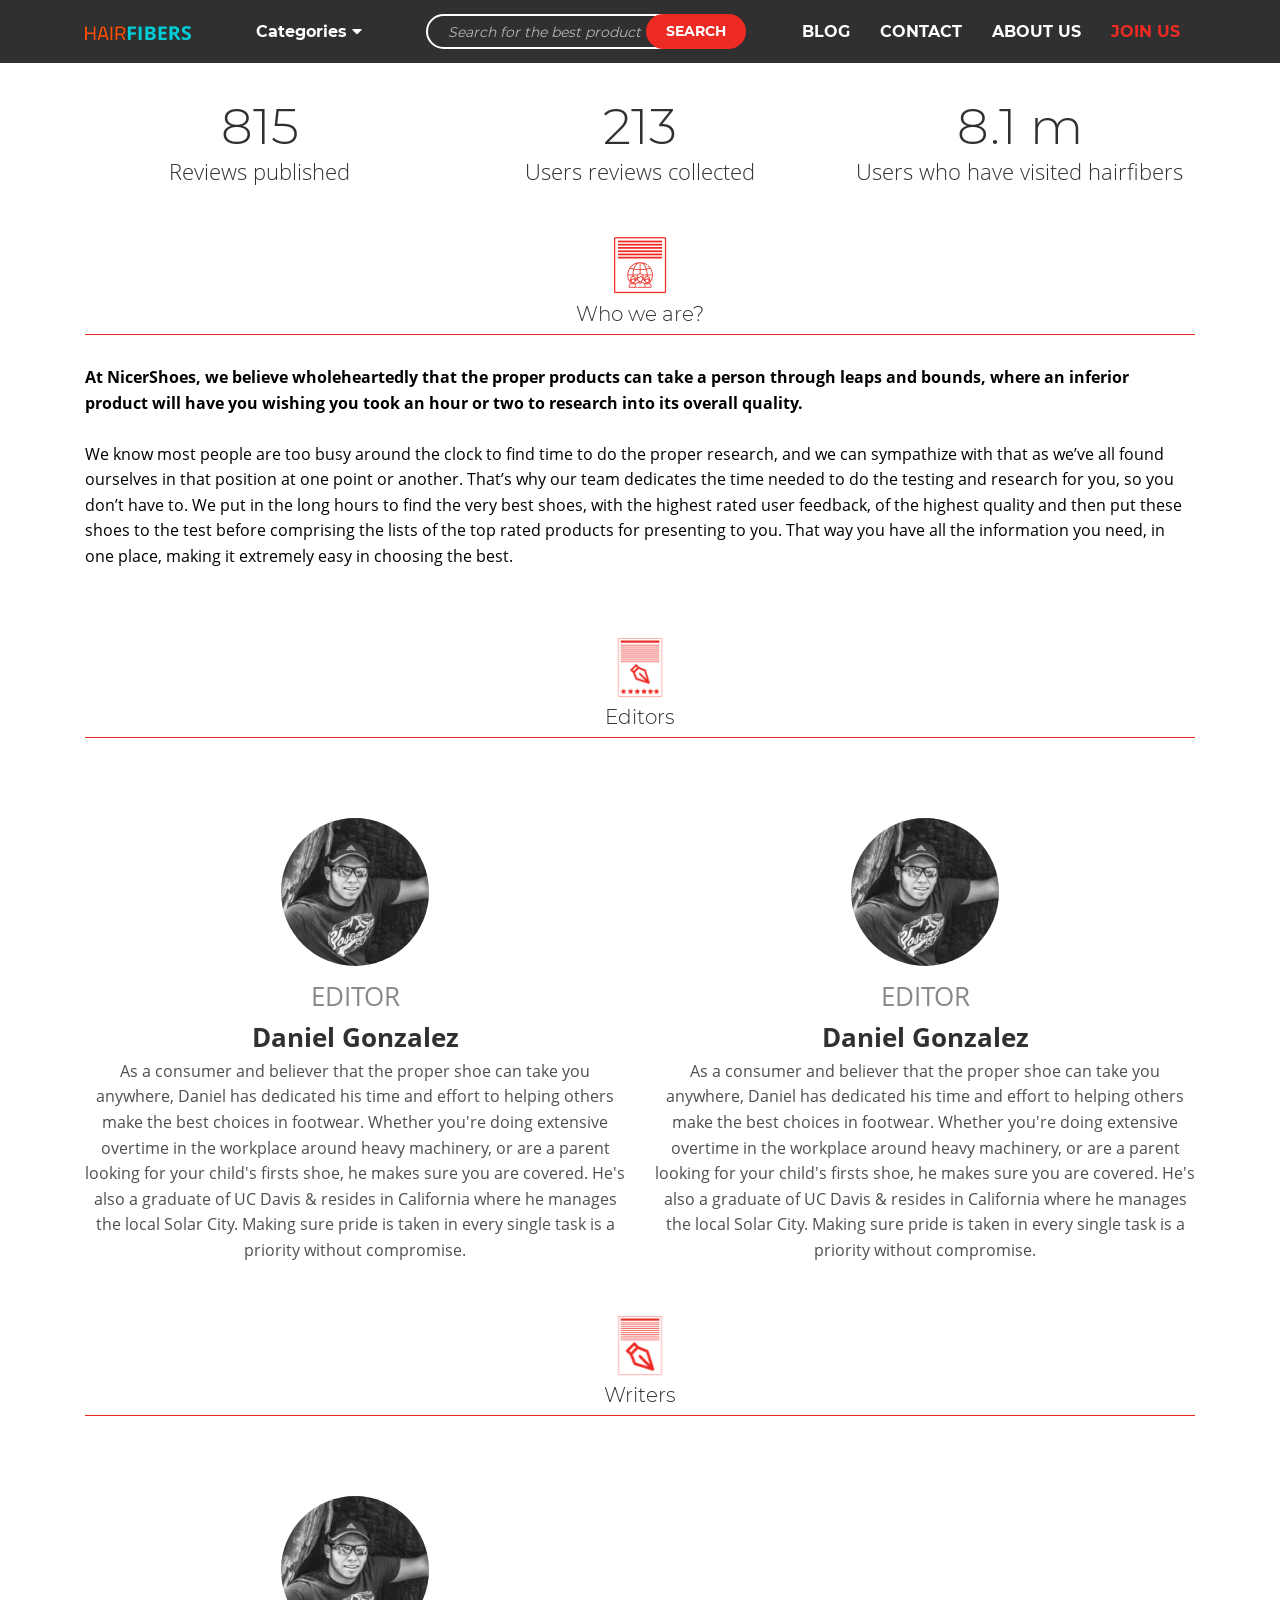
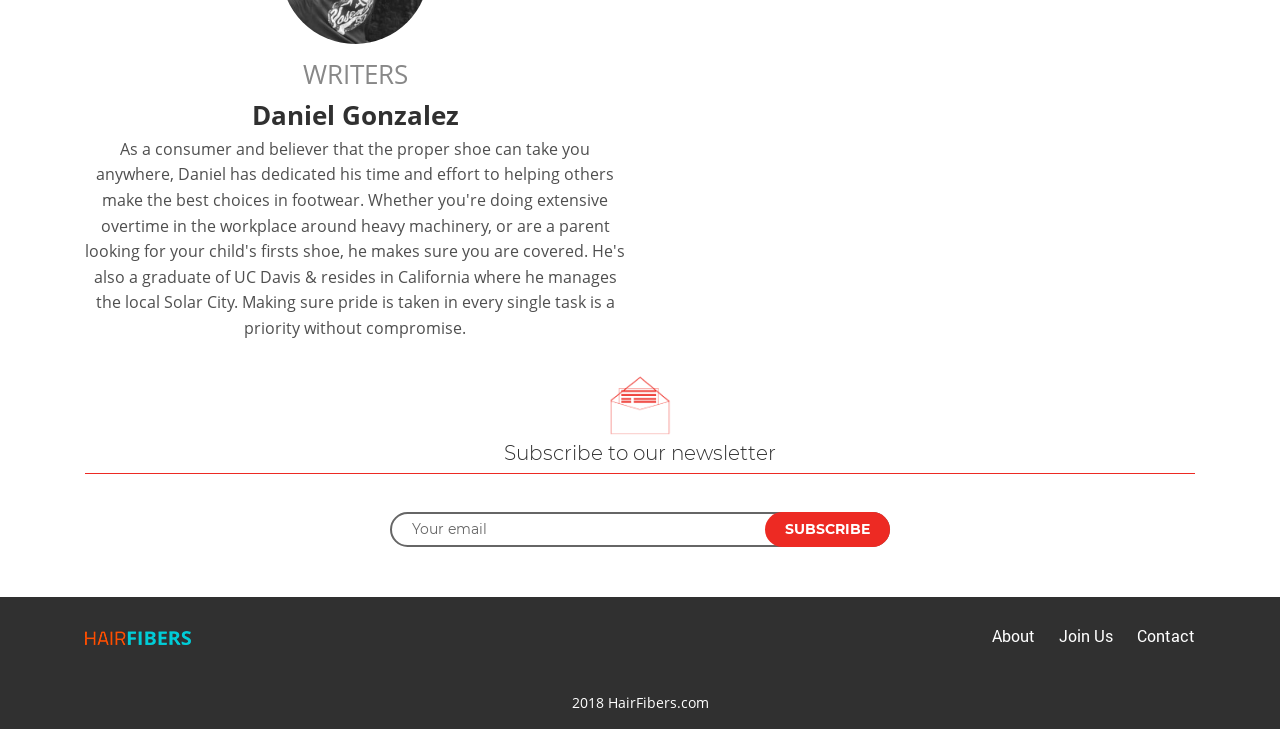
==== commit bb89e95a: "fixed bugs" ====
--- a/app/about.html
+++ b/app/about.html
@@ -150,7 +150,7 @@
     <section class="s-default s-team">
       <div class="container">
         <div class="section-icon" style="background-image: url(img/team.png);"></div>
-        <h4 class="section-title">Who we are</h4>
+        <h4 class="section-title">Who we are?</h4>
         <hr>
         <div class="team-content">
           <p><strong>At NicerShoes, we believe wholeheartedly that the proper products can take a person through leaps and
@@ -218,7 +218,7 @@
     <section class="s-default s-team-people">
       <div class="container">
         <div class="section-icon" style="background-image: url(img/blog-icon1.png);"></div>
-        <h4 class="section-title">Editors</h4>
+        <h4 class="section-title">Writers</h4>
         <hr>
         <div class="team-people">
           <div class="row">
--- a/app/css/main.min.css
+++ b/app/css/main.min.css
@@ -1 +1 @@
-@font-face{font-family:Roboto;font-weight:400;font-style:normal;src:url(../fonts/RobotoRegular/RobotoRegular.eot);src:url(../fonts/RobotoRegular/RobotoRegular.eot?#iefix) format("embedded-opentype"),url(../fonts/RobotoRegular/RobotoRegular.woff) format("woff"),url(../fonts/RobotoRegular/RobotoRegular.ttf) format("truetype")}@font-face{font-family:Roboto;font-weight:700;font-style:normal;src:url(../fonts/RobotoBold/RobotoBold.eot);src:url(../fonts/RobotoBold/RobotoBold.eot?#iefix) format("embedded-opentype"),url(../fonts/RobotoBold/RobotoBold.woff) format("woff"),url(../fonts/RobotoBold/RobotoBold.ttf) format("truetype")}@font-face{font-family:OpenSans;font-weight:400;font-style:normal;src:url(../fonts/OpenSans/OpenSansRegular/OpenSansRegular.eot);src:url(../fonts/OpenSans/OpenSansRegular/OpenSansRegular.eot?#iefix) format("embedded-opentype"),url(../fonts/OpenSans/OpenSansRegular/OpenSansRegular.woff) format("woff"),url(../fonts/OpenSans/OpenSansRegular/OpenSansRegular.ttf) format("truetype")}@font-face{font-family:OpenSans;font-weight:700;font-style:normal;src:url(../fonts/OpenSans/OpenSansBold/OpenSansBold.eot);src:url(../fonts/OpenSans/OpenSansBold/OpenSansBold.eot?#iefix) format("embedded-opentype"),url(../fonts/OpenSans/OpenSansBold/OpenSansBold.woff) format("woff"),url(../fonts/OpenSans/OpenSansBold/OpenSansBold.ttf) format("truetype")}@font-face{font-family:OpenSans;font-weight:200;font-style:normal;src:url(../fonts/OpenSans/OpenSansLight/OpenSansLight.eot);src:url(../fonts/OpenSans/OpenSansLight/OpenSansLight.eot?#iefix) format("embedded-opentype"),url(../fonts/OpenSans/OpenSansLight/OpenSansLight.woff) format("woff"),url(../fonts/OpenSans/OpenSansLight/OpenSansLight.ttf) format("truetype")}@font-face{font-family:OpenSans;font-weight:200;font-style:normal;src:url(../fonts/OpenSans/OpenSansLight/OpenSansLight.eot);src:url(../fonts/OpenSans/OpenSansLight/OpenSansLight.eot?#iefix) format("embedded-opentype"),url(../fonts/OpenSans/OpenSansLight/OpenSansLight.woff) format("woff"),url(../fonts/OpenSans/OpenSansLight/OpenSansLight.ttf) format("truetype")}@font-face{font-family:OpenSans;font-weight:800;font-style:normal;src:url(../fonts/OpenSans/OpenSansExtraBold/OpenSansExtraBold.eot);src:url(../fonts/OpenSans/OpenSansExtraBold/OpenSansExtraBold.eot?#iefix) format("embedded-opentype"),url(../fonts/OpenSans/OpenSansExtraBold/OpenSansExtraBold.woff) format("woff"),url(../fonts/OpenSans/OpenSansExtraBold/OpenSansExtraBold.ttf) format("truetype")}@font-face{font-family:Montserrat;font-weight:400;font-style:normal;src:url(../fonts/Montserrat/MontserratRegular/MontserratRegular.eot);src:url(../fonts/Montserrat/MontserratRegular/MontserratRegular.eot?#iefix) format("embedded-opentype"),url(../fonts/Montserrat/MontserratRegular/MontserratRegular.woff) format("woff"),url(../fonts/Montserrat/MontserratRegular/MontserratRegular.ttf) format("truetype")}@font-face{font-family:Montserrat;font-weight:200;font-style:normal;src:url(../fonts/Montserrat/MontserratLight/MontserratLight.eot);src:url(../fonts/Montserrat/MontserratLight/MontserratLight.eot?#iefix) format("embedded-opentype"),url(../fonts/Montserrat/MontserratLight/MontserratLight.woff) format("woff"),url(../fonts/Montserrat/MontserratLight/MontserratLight.ttf) format("truetype")}@font-face{font-family:Montserrat;font-weight:700;font-style:normal;src:url(../fonts/Montserrat/MontserratBold/MontserratBold.eot);src:url(../fonts/Montserrat/MontserratBold/MontserratBold.eot?#iefix) format("embedded-opentype"),url(../fonts/Montserrat/MontserratBold/MontserratBold.woff) format("woff"),url(../fonts/Montserrat/MontserratBold/MontserratBold.ttf) format("truetype")}@font-face{font-family:Montserrat;font-weight:500;font-style:normal;src:url(../fonts/Montserrat/MontserratMedium/MontserratMedium.eot);src:url(../fonts/Montserrat/MontserratMedium/MontserratMedium.eot?#iefix) format("embedded-opentype"),url(../fonts/Montserrat/MontserratMedium/MontserratMedium.woff) format("woff"),url(../fonts/Montserrat/MontserratMedium/MontserratMedium.ttf) format("truetype")}*,::after,::before{-webkit-box-sizing:border-box;box-sizing:border-box}html{font-family:sans-serif;line-height:1.15;-webkit-text-size-adjust:100%;-ms-text-size-adjust:100%;-ms-overflow-style:scrollbar;-webkit-tap-highlight-color:transparent}@-ms-viewport{width:device-width}article,aside,dialog,figcaption,figure,footer,header,hgroup,main,nav,section{display:block}body{margin:0;font-family:-apple-system,BlinkMacSystemFont,"Segoe UI",Roboto,"Helvetica Neue",Arial,sans-serif,"Apple Color Emoji","Segoe UI Emoji","Segoe UI Symbol";font-size:1rem;font-weight:400;line-height:1.5;color:#212529;text-align:left;background-color:#fff}[tabindex="-1"]:focus{outline:0!important}hr{-webkit-box-sizing:content-box;box-sizing:content-box;height:0;overflow:visible}h1,h2,h3,h4,h5,h6{margin-top:0;margin-bottom:.5rem}p{margin-top:0;margin-bottom:1rem}abbr[data-original-title],abbr[title]{text-decoration:underline;-webkit-text-decoration:underline dotted;text-decoration:underline dotted;cursor:help;border-bottom:0}address{margin-bottom:1rem;font-style:normal;line-height:inherit}dl,ol,ul{margin-top:0;margin-bottom:1rem}ol ol,ol ul,ul ol,ul ul{margin-bottom:0}dt{font-weight:700}dd{margin-bottom:.5rem;margin-left:0}blockquote{margin:0 0 1rem}dfn{font-style:italic}b,strong{font-weight:bolder}small{font-size:80%}sub,sup{position:relative;font-size:75%;line-height:0;vertical-align:baseline}sub{bottom:-.25em}sup{top:-.5em}a{color:#007bff;text-decoration:none;background-color:transparent;-webkit-text-decoration-skip:objects}a:hover{color:#0056b3;text-decoration:underline}a:not([href]):not([tabindex]){color:inherit;text-decoration:none}a:not([href]):not([tabindex]):focus,a:not([href]):not([tabindex]):hover{color:inherit;text-decoration:none}a:not([href]):not([tabindex]):focus{outline:0}code,kbd,pre,samp{font-family:monospace,monospace;font-size:1em}pre{margin-top:0;margin-bottom:1rem;overflow:auto;-ms-overflow-style:scrollbar}figure{margin:0 0 1rem}img{vertical-align:middle;border-style:none}svg:not(:root){overflow:hidden}table{border-collapse:collapse}caption{padding-top:.75rem;padding-bottom:.75rem;color:#6c757d;text-align:left;caption-side:bottom}th{text-align:inherit}label{display:inline-block;margin-bottom:.5rem}button{-webkit-border-radius:0;border-radius:0}button:focus{outline:1px dotted;outline:5px auto -webkit-focus-ring-color}button,input,optgroup,select,textarea{margin:0;font-family:inherit;font-size:inherit;line-height:inherit}button,input{overflow:visible}button,select{text-transform:none}[type=reset],[type=submit],button,html [type=button]{-webkit-appearance:button}[type=button]::-moz-focus-inner,[type=reset]::-moz-focus-inner,[type=submit]::-moz-focus-inner,button::-moz-focus-inner{padding:0;border-style:none}input[type=checkbox],input[type=radio]{-webkit-box-sizing:border-box;box-sizing:border-box;padding:0}input[type=date],input[type=datetime-local],input[type=month],input[type=time]{-webkit-appearance:listbox}textarea{overflow:auto;resize:vertical}fieldset{min-width:0;padding:0;margin:0;border:0}legend{display:block;width:100%;max-width:100%;padding:0;margin-bottom:.5rem;font-size:1.5rem;line-height:inherit;color:inherit;white-space:normal}progress{vertical-align:baseline}[type=number]::-webkit-inner-spin-button,[type=number]::-webkit-outer-spin-button{height:auto}[type=search]{outline-offset:-2px;-webkit-appearance:none}[type=search]::-webkit-search-cancel-button,[type=search]::-webkit-search-decoration{-webkit-appearance:none}::-webkit-file-upload-button{font:inherit;-webkit-appearance:button}output{display:inline-block}summary{display:list-item;cursor:pointer}template{display:none}[hidden]{display:none!important}@-ms-viewport{width:device-width}html{-webkit-box-sizing:border-box;box-sizing:border-box;-ms-overflow-style:scrollbar}*,::after,::before{-webkit-box-sizing:inherit;box-sizing:inherit}.container{width:100%;padding-right:15px;padding-left:15px;margin-right:auto;margin-left:auto}@media (min-width:576px){.container{max-width:540px}}@media (min-width:768px){.container{max-width:720px}}@media (min-width:992px){.container{max-width:960px}}@media (min-width:1200px){.container{max-width:1140px}}.container-fluid{width:100%;padding-right:15px;padding-left:15px;margin-right:auto;margin-left:auto}.row{display:-webkit-box;display:-webkit-flex;display:-ms-flexbox;display:flex;-webkit-flex-wrap:wrap;-ms-flex-wrap:wrap;flex-wrap:wrap;margin-right:-15px;margin-left:-15px}.no-gutters{margin-right:0;margin-left:0}.no-gutters>.col,.no-gutters>[class*=col-]{padding-right:0;padding-left:0}.col,.col-1,.col-10,.col-11,.col-12,.col-2,.col-3,.col-4,.col-5,.col-6,.col-7,.col-8,.col-9,.col-auto,.col-lg,.col-lg-1,.col-lg-10,.col-lg-11,.col-lg-12,.col-lg-2,.col-lg-3,.col-lg-4,.col-lg-5,.col-lg-6,.col-lg-7,.col-lg-8,.col-lg-9,.col-lg-auto,.col-md,.col-md-1,.col-md-10,.col-md-11,.col-md-12,.col-md-2,.col-md-3,.col-md-4,.col-md-5,.col-md-6,.col-md-7,.col-md-8,.col-md-9,.col-md-auto,.col-sm,.col-sm-1,.col-sm-10,.col-sm-11,.col-sm-12,.col-sm-2,.col-sm-3,.col-sm-4,.col-sm-5,.col-sm-6,.col-sm-7,.col-sm-8,.col-sm-9,.col-sm-auto,.col-xl,.col-xl-1,.col-xl-10,.col-xl-11,.col-xl-12,.col-xl-2,.col-xl-3,.col-xl-4,.col-xl-5,.col-xl-6,.col-xl-7,.col-xl-8,.col-xl-9,.col-xl-auto{position:relative;width:100%;min-height:1px;padding-right:15px;padding-left:15px}.col{-webkit-flex-basis:0;-ms-flex-preferred-size:0;flex-basis:0;-webkit-box-flex:1;-webkit-flex-grow:1;-ms-flex-positive:1;flex-grow:1;max-width:100%}.col-auto{-webkit-box-flex:0;-webkit-flex:0 0 auto;-ms-flex:0 0 auto;flex:0 0 auto;width:auto;max-width:none}.col-1{-webkit-box-flex:0;-webkit-flex:0 0 8.33333%;-ms-flex:0 0 8.33333%;flex:0 0 8.33333%;max-width:8.33333%}.col-2{-webkit-box-flex:0;-webkit-flex:0 0 16.66667%;-ms-flex:0 0 16.66667%;flex:0 0 16.66667%;max-width:16.66667%}.col-3{-webkit-box-flex:0;-webkit-flex:0 0 25%;-ms-flex:0 0 25%;flex:0 0 25%;max-width:25%}.col-4{-webkit-box-flex:0;-webkit-flex:0 0 33.33333%;-ms-flex:0 0 33.33333%;flex:0 0 33.33333%;max-width:33.33333%}.col-5{-webkit-box-flex:0;-webkit-flex:0 0 41.66667%;-ms-flex:0 0 41.66667%;flex:0 0 41.66667%;max-width:41.66667%}.col-6{-webkit-box-flex:0;-webkit-flex:0 0 50%;-ms-flex:0 0 50%;flex:0 0 50%;max-width:50%}.col-7{-webkit-box-flex:0;-webkit-flex:0 0 58.33333%;-ms-flex:0 0 58.33333%;flex:0 0 58.33333%;max-width:58.33333%}.col-8{-webkit-box-flex:0;-webkit-flex:0 0 66.66667%;-ms-flex:0 0 66.66667%;flex:0 0 66.66667%;max-width:66.66667%}.col-9{-webkit-box-flex:0;-webkit-flex:0 0 75%;-ms-flex:0 0 75%;flex:0 0 75%;max-width:75%}.col-10{-webkit-box-flex:0;-webkit-flex:0 0 83.33333%;-ms-flex:0 0 83.33333%;flex:0 0 83.33333%;max-width:83.33333%}.col-11{-webkit-box-flex:0;-webkit-flex:0 0 91.66667%;-ms-flex:0 0 91.66667%;flex:0 0 91.66667%;max-width:91.66667%}.col-12{-webkit-box-flex:0;-webkit-flex:0 0 100%;-ms-flex:0 0 100%;flex:0 0 100%;max-width:100%}.order-first{-webkit-box-ordinal-group:0;-webkit-order:-1;-ms-flex-order:-1;order:-1}.order-last{-webkit-box-ordinal-group:14;-webkit-order:13;-ms-flex-order:13;order:13}.order-0{-webkit-box-ordinal-group:1;-webkit-order:0;-ms-flex-order:0;order:0}.order-1{-webkit-box-ordinal-group:2;-webkit-order:1;-ms-flex-order:1;order:1}.order-2{-webkit-box-ordinal-group:3;-webkit-order:2;-ms-flex-order:2;order:2}.order-3{-webkit-box-ordinal-group:4;-webkit-order:3;-ms-flex-order:3;order:3}.order-4{-webkit-box-ordinal-group:5;-webkit-order:4;-ms-flex-order:4;order:4}.order-5{-webkit-box-ordinal-group:6;-webkit-order:5;-ms-flex-order:5;order:5}.order-6{-webkit-box-ordinal-group:7;-webkit-order:6;-ms-flex-order:6;order:6}.order-7{-webkit-box-ordinal-group:8;-webkit-order:7;-ms-flex-order:7;order:7}.order-8{-webkit-box-ordinal-group:9;-webkit-order:8;-ms-flex-order:8;order:8}.order-9{-webkit-box-ordinal-group:10;-webkit-order:9;-ms-flex-order:9;order:9}.order-10{-webkit-box-ordinal-group:11;-webkit-order:10;-ms-flex-order:10;order:10}.order-11{-webkit-box-ordinal-group:12;-webkit-order:11;-ms-flex-order:11;order:11}.order-12{-webkit-box-ordinal-group:13;-webkit-order:12;-ms-flex-order:12;order:12}.offset-1{margin-left:8.33333%}.offset-2{margin-left:16.66667%}.offset-3{margin-left:25%}.offset-4{margin-left:33.33333%}.offset-5{margin-left:41.66667%}.offset-6{margin-left:50%}.offset-7{margin-left:58.33333%}.offset-8{margin-left:66.66667%}.offset-9{margin-left:75%}.offset-10{margin-left:83.33333%}.offset-11{margin-left:91.66667%}@media (min-width:576px){.col-sm{-webkit-flex-basis:0;-ms-flex-preferred-size:0;flex-basis:0;-webkit-box-flex:1;-webkit-flex-grow:1;-ms-flex-positive:1;flex-grow:1;max-width:100%}.col-sm-auto{-webkit-box-flex:0;-webkit-flex:0 0 auto;-ms-flex:0 0 auto;flex:0 0 auto;width:auto;max-width:none}.col-sm-1{-webkit-box-flex:0;-webkit-flex:0 0 8.33333%;-ms-flex:0 0 8.33333%;flex:0 0 8.33333%;max-width:8.33333%}.col-sm-2{-webkit-box-flex:0;-webkit-flex:0 0 16.66667%;-ms-flex:0 0 16.66667%;flex:0 0 16.66667%;max-width:16.66667%}.col-sm-3{-webkit-box-flex:0;-webkit-flex:0 0 25%;-ms-flex:0 0 25%;flex:0 0 25%;max-width:25%}.col-sm-4{-webkit-box-flex:0;-webkit-flex:0 0 33.33333%;-ms-flex:0 0 33.33333%;flex:0 0 33.33333%;max-width:33.33333%}.col-sm-5{-webkit-box-flex:0;-webkit-flex:0 0 41.66667%;-ms-flex:0 0 41.66667%;flex:0 0 41.66667%;max-width:41.66667%}.col-sm-6{-webkit-box-flex:0;-webkit-flex:0 0 50%;-ms-flex:0 0 50%;flex:0 0 50%;max-width:50%}.col-sm-7{-webkit-box-flex:0;-webkit-flex:0 0 58.33333%;-ms-flex:0 0 58.33333%;flex:0 0 58.33333%;max-width:58.33333%}.col-sm-8{-webkit-box-flex:0;-webkit-flex:0 0 66.66667%;-ms-flex:0 0 66.66667%;flex:0 0 66.66667%;max-width:66.66667%}.col-sm-9{-webkit-box-flex:0;-webkit-flex:0 0 75%;-ms-flex:0 0 75%;flex:0 0 75%;max-width:75%}.col-sm-10{-webkit-box-flex:0;-webkit-flex:0 0 83.33333%;-ms-flex:0 0 83.33333%;flex:0 0 83.33333%;max-width:83.33333%}.col-sm-11{-webkit-box-flex:0;-webkit-flex:0 0 91.66667%;-ms-flex:0 0 91.66667%;flex:0 0 91.66667%;max-width:91.66667%}.col-sm-12{-webkit-box-flex:0;-webkit-flex:0 0 100%;-ms-flex:0 0 100%;flex:0 0 100%;max-width:100%}.order-sm-first{-webkit-box-ordinal-group:0;-webkit-order:-1;-ms-flex-order:-1;order:-1}.order-sm-last{-webkit-box-ordinal-group:14;-webkit-order:13;-ms-flex-order:13;order:13}.order-sm-0{-webkit-box-ordinal-group:1;-webkit-order:0;-ms-flex-order:0;order:0}.order-sm-1{-webkit-box-ordinal-group:2;-webkit-order:1;-ms-flex-order:1;order:1}.order-sm-2{-webkit-box-ordinal-group:3;-webkit-order:2;-ms-flex-order:2;order:2}.order-sm-3{-webkit-box-ordinal-group:4;-webkit-order:3;-ms-flex-order:3;order:3}.order-sm-4{-webkit-box-ordinal-group:5;-webkit-order:4;-ms-flex-order:4;order:4}.order-sm-5{-webkit-box-ordinal-group:6;-webkit-order:5;-ms-flex-order:5;order:5}.order-sm-6{-webkit-box-ordinal-group:7;-webkit-order:6;-ms-flex-order:6;order:6}.order-sm-7{-webkit-box-ordinal-group:8;-webkit-order:7;-ms-flex-order:7;order:7}.order-sm-8{-webkit-box-ordinal-group:9;-webkit-order:8;-ms-flex-order:8;order:8}.order-sm-9{-webkit-box-ordinal-group:10;-webkit-order:9;-ms-flex-order:9;order:9}.order-sm-10{-webkit-box-ordinal-group:11;-webkit-order:10;-ms-flex-order:10;order:10}.order-sm-11{-webkit-box-ordinal-group:12;-webkit-order:11;-ms-flex-order:11;order:11}.order-sm-12{-webkit-box-ordinal-group:13;-webkit-order:12;-ms-flex-order:12;order:12}.offset-sm-0{margin-left:0}.offset-sm-1{margin-left:8.33333%}.offset-sm-2{margin-left:16.66667%}.offset-sm-3{margin-left:25%}.offset-sm-4{margin-left:33.33333%}.offset-sm-5{margin-left:41.66667%}.offset-sm-6{margin-left:50%}.offset-sm-7{margin-left:58.33333%}.offset-sm-8{margin-left:66.66667%}.offset-sm-9{margin-left:75%}.offset-sm-10{margin-left:83.33333%}.offset-sm-11{margin-left:91.66667%}}@media (min-width:768px){.col-md{-webkit-flex-basis:0;-ms-flex-preferred-size:0;flex-basis:0;-webkit-box-flex:1;-webkit-flex-grow:1;-ms-flex-positive:1;flex-grow:1;max-width:100%}.col-md-auto{-webkit-box-flex:0;-webkit-flex:0 0 auto;-ms-flex:0 0 auto;flex:0 0 auto;width:auto;max-width:none}.col-md-1{-webkit-box-flex:0;-webkit-flex:0 0 8.33333%;-ms-flex:0 0 8.33333%;flex:0 0 8.33333%;max-width:8.33333%}.col-md-2{-webkit-box-flex:0;-webkit-flex:0 0 16.66667%;-ms-flex:0 0 16.66667%;flex:0 0 16.66667%;max-width:16.66667%}.col-md-3{-webkit-box-flex:0;-webkit-flex:0 0 25%;-ms-flex:0 0 25%;flex:0 0 25%;max-width:25%}.col-md-4{-webkit-box-flex:0;-webkit-flex:0 0 33.33333%;-ms-flex:0 0 33.33333%;flex:0 0 33.33333%;max-width:33.33333%}.col-md-5{-webkit-box-flex:0;-webkit-flex:0 0 41.66667%;-ms-flex:0 0 41.66667%;flex:0 0 41.66667%;max-width:41.66667%}.col-md-6{-webkit-box-flex:0;-webkit-flex:0 0 50%;-ms-flex:0 0 50%;flex:0 0 50%;max-width:50%}.col-md-7{-webkit-box-flex:0;-webkit-flex:0 0 58.33333%;-ms-flex:0 0 58.33333%;flex:0 0 58.33333%;max-width:58.33333%}.col-md-8{-webkit-box-flex:0;-webkit-flex:0 0 66.66667%;-ms-flex:0 0 66.66667%;flex:0 0 66.66667%;max-width:66.66667%}.col-md-9{-webkit-box-flex:0;-webkit-flex:0 0 75%;-ms-flex:0 0 75%;flex:0 0 75%;max-width:75%}.col-md-10{-webkit-box-flex:0;-webkit-flex:0 0 83.33333%;-ms-flex:0 0 83.33333%;flex:0 0 83.33333%;max-width:83.33333%}.col-md-11{-webkit-box-flex:0;-webkit-flex:0 0 91.66667%;-ms-flex:0 0 91.66667%;flex:0 0 91.66667%;max-width:91.66667%}.col-md-12{-webkit-box-flex:0;-webkit-flex:0 0 100%;-ms-flex:0 0 100%;flex:0 0 100%;max-width:100%}.order-md-first{-webkit-box-ordinal-group:0;-webkit-order:-1;-ms-flex-order:-1;order:-1}.order-md-last{-webkit-box-ordinal-group:14;-webkit-order:13;-ms-flex-order:13;order:13}.order-md-0{-webkit-box-ordinal-group:1;-webkit-order:0;-ms-flex-order:0;order:0}.order-md-1{-webkit-box-ordinal-group:2;-webkit-order:1;-ms-flex-order:1;order:1}.order-md-2{-webkit-box-ordinal-group:3;-webkit-order:2;-ms-flex-order:2;order:2}.order-md-3{-webkit-box-ordinal-group:4;-webkit-order:3;-ms-flex-order:3;order:3}.order-md-4{-webkit-box-ordinal-group:5;-webkit-order:4;-ms-flex-order:4;order:4}.order-md-5{-webkit-box-ordinal-group:6;-webkit-order:5;-ms-flex-order:5;order:5}.order-md-6{-webkit-box-ordinal-group:7;-webkit-order:6;-ms-flex-order:6;order:6}.order-md-7{-webkit-box-ordinal-group:8;-webkit-order:7;-ms-flex-order:7;order:7}.order-md-8{-webkit-box-ordinal-group:9;-webkit-order:8;-ms-flex-order:8;order:8}.order-md-9{-webkit-box-ordinal-group:10;-webkit-order:9;-ms-flex-order:9;order:9}.order-md-10{-webkit-box-ordinal-group:11;-webkit-order:10;-ms-flex-order:10;order:10}.order-md-11{-webkit-box-ordinal-group:12;-webkit-order:11;-ms-flex-order:11;order:11}.order-md-12{-webkit-box-ordinal-group:13;-webkit-order:12;-ms-flex-order:12;order:12}.offset-md-0{margin-left:0}.offset-md-1{margin-left:8.33333%}.offset-md-2{margin-left:16.66667%}.offset-md-3{margin-left:25%}.offset-md-4{margin-left:33.33333%}.offset-md-5{margin-left:41.66667%}.offset-md-6{margin-left:50%}.offset-md-7{margin-left:58.33333%}.offset-md-8{margin-left:66.66667%}.offset-md-9{margin-left:75%}.offset-md-10{margin-left:83.33333%}.offset-md-11{margin-left:91.66667%}}@media (min-width:992px){.col-lg{-webkit-flex-basis:0;-ms-flex-preferred-size:0;flex-basis:0;-webkit-box-flex:1;-webkit-flex-grow:1;-ms-flex-positive:1;flex-grow:1;max-width:100%}.col-lg-auto{-webkit-box-flex:0;-webkit-flex:0 0 auto;-ms-flex:0 0 auto;flex:0 0 auto;width:auto;max-width:none}.col-lg-1{-webkit-box-flex:0;-webkit-flex:0 0 8.33333%;-ms-flex:0 0 8.33333%;flex:0 0 8.33333%;max-width:8.33333%}.col-lg-2{-webkit-box-flex:0;-webkit-flex:0 0 16.66667%;-ms-flex:0 0 16.66667%;flex:0 0 16.66667%;max-width:16.66667%}.col-lg-3{-webkit-box-flex:0;-webkit-flex:0 0 25%;-ms-flex:0 0 25%;flex:0 0 25%;max-width:25%}.col-lg-4{-webkit-box-flex:0;-webkit-flex:0 0 33.33333%;-ms-flex:0 0 33.33333%;flex:0 0 33.33333%;max-width:33.33333%}.col-lg-5{-webkit-box-flex:0;-webkit-flex:0 0 41.66667%;-ms-flex:0 0 41.66667%;flex:0 0 41.66667%;max-width:41.66667%}.col-lg-6{-webkit-box-flex:0;-webkit-flex:0 0 50%;-ms-flex:0 0 50%;flex:0 0 50%;max-width:50%}.col-lg-7{-webkit-box-flex:0;-webkit-flex:0 0 58.33333%;-ms-flex:0 0 58.33333%;flex:0 0 58.33333%;max-width:58.33333%}.col-lg-8{-webkit-box-flex:0;-webkit-flex:0 0 66.66667%;-ms-flex:0 0 66.66667%;flex:0 0 66.66667%;max-width:66.66667%}.col-lg-9{-webkit-box-flex:0;-webkit-flex:0 0 75%;-ms-flex:0 0 75%;flex:0 0 75%;max-width:75%}.col-lg-10{-webkit-box-flex:0;-webkit-flex:0 0 83.33333%;-ms-flex:0 0 83.33333%;flex:0 0 83.33333%;max-width:83.33333%}.col-lg-11{-webkit-box-flex:0;-webkit-flex:0 0 91.66667%;-ms-flex:0 0 91.66667%;flex:0 0 91.66667%;max-width:91.66667%}.col-lg-12{-webkit-box-flex:0;-webkit-flex:0 0 100%;-ms-flex:0 0 100%;flex:0 0 100%;max-width:100%}.order-lg-first{-webkit-box-ordinal-group:0;-webkit-order:-1;-ms-flex-order:-1;order:-1}.order-lg-last{-webkit-box-ordinal-group:14;-webkit-order:13;-ms-flex-order:13;order:13}.order-lg-0{-webkit-box-ordinal-group:1;-webkit-order:0;-ms-flex-order:0;order:0}.order-lg-1{-webkit-box-ordinal-group:2;-webkit-order:1;-ms-flex-order:1;order:1}.order-lg-2{-webkit-box-ordinal-group:3;-webkit-order:2;-ms-flex-order:2;order:2}.order-lg-3{-webkit-box-ordinal-group:4;-webkit-order:3;-ms-flex-order:3;order:3}.order-lg-4{-webkit-box-ordinal-group:5;-webkit-order:4;-ms-flex-order:4;order:4}.order-lg-5{-webkit-box-ordinal-group:6;-webkit-order:5;-ms-flex-order:5;order:5}.order-lg-6{-webkit-box-ordinal-group:7;-webkit-order:6;-ms-flex-order:6;order:6}.order-lg-7{-webkit-box-ordinal-group:8;-webkit-order:7;-ms-flex-order:7;order:7}.order-lg-8{-webkit-box-ordinal-group:9;-webkit-order:8;-ms-flex-order:8;order:8}.order-lg-9{-webkit-box-ordinal-group:10;-webkit-order:9;-ms-flex-order:9;order:9}.order-lg-10{-webkit-box-ordinal-group:11;-webkit-order:10;-ms-flex-order:10;order:10}.order-lg-11{-webkit-box-ordinal-group:12;-webkit-order:11;-ms-flex-order:11;order:11}.order-lg-12{-webkit-box-ordinal-group:13;-webkit-order:12;-ms-flex-order:12;order:12}.offset-lg-0{margin-left:0}.offset-lg-1{margin-left:8.33333%}.offset-lg-2{margin-left:16.66667%}.offset-lg-3{margin-left:25%}.offset-lg-4{margin-left:33.33333%}.offset-lg-5{margin-left:41.66667%}.offset-lg-6{margin-left:50%}.offset-lg-7{margin-left:58.33333%}.offset-lg-8{margin-left:66.66667%}.offset-lg-9{margin-left:75%}.offset-lg-10{margin-left:83.33333%}.offset-lg-11{margin-left:91.66667%}}@media (min-width:1200px){.col-xl{-webkit-flex-basis:0;-ms-flex-preferred-size:0;flex-basis:0;-webkit-box-flex:1;-webkit-flex-grow:1;-ms-flex-positive:1;flex-grow:1;max-width:100%}.col-xl-auto{-webkit-box-flex:0;-webkit-flex:0 0 auto;-ms-flex:0 0 auto;flex:0 0 auto;width:auto;max-width:none}.col-xl-1{-webkit-box-flex:0;-webkit-flex:0 0 8.33333%;-ms-flex:0 0 8.33333%;flex:0 0 8.33333%;max-width:8.33333%}.col-xl-2{-webkit-box-flex:0;-webkit-flex:0 0 16.66667%;-ms-flex:0 0 16.66667%;flex:0 0 16.66667%;max-width:16.66667%}.col-xl-3{-webkit-box-flex:0;-webkit-flex:0 0 25%;-ms-flex:0 0 25%;flex:0 0 25%;max-width:25%}.col-xl-4{-webkit-box-flex:0;-webkit-flex:0 0 33.33333%;-ms-flex:0 0 33.33333%;flex:0 0 33.33333%;max-width:33.33333%}.col-xl-5{-webkit-box-flex:0;-webkit-flex:0 0 41.66667%;-ms-flex:0 0 41.66667%;flex:0 0 41.66667%;max-width:41.66667%}.col-xl-6{-webkit-box-flex:0;-webkit-flex:0 0 50%;-ms-flex:0 0 50%;flex:0 0 50%;max-width:50%}.col-xl-7{-webkit-box-flex:0;-webkit-flex:0 0 58.33333%;-ms-flex:0 0 58.33333%;flex:0 0 58.33333%;max-width:58.33333%}.col-xl-8{-webkit-box-flex:0;-webkit-flex:0 0 66.66667%;-ms-flex:0 0 66.66667%;flex:0 0 66.66667%;max-width:66.66667%}.col-xl-9{-webkit-box-flex:0;-webkit-flex:0 0 75%;-ms-flex:0 0 75%;flex:0 0 75%;max-width:75%}.col-xl-10{-webkit-box-flex:0;-webkit-flex:0 0 83.33333%;-ms-flex:0 0 83.33333%;flex:0 0 83.33333%;max-width:83.33333%}.col-xl-11{-webkit-box-flex:0;-webkit-flex:0 0 91.66667%;-ms-flex:0 0 91.66667%;flex:0 0 91.66667%;max-width:91.66667%}.col-xl-12{-webkit-box-flex:0;-webkit-flex:0 0 100%;-ms-flex:0 0 100%;flex:0 0 100%;max-width:100%}.order-xl-first{-webkit-box-ordinal-group:0;-webkit-order:-1;-ms-flex-order:-1;order:-1}.order-xl-last{-webkit-box-ordinal-group:14;-webkit-order:13;-ms-flex-order:13;order:13}.order-xl-0{-webkit-box-ordinal-group:1;-webkit-order:0;-ms-flex-order:0;order:0}.order-xl-1{-webkit-box-ordinal-group:2;-webkit-order:1;-ms-flex-order:1;order:1}.order-xl-2{-webkit-box-ordinal-group:3;-webkit-order:2;-ms-flex-order:2;order:2}.order-xl-3{-webkit-box-ordinal-group:4;-webkit-order:3;-ms-flex-order:3;order:3}.order-xl-4{-webkit-box-ordinal-group:5;-webkit-order:4;-ms-flex-order:4;order:4}.order-xl-5{-webkit-box-ordinal-group:6;-webkit-order:5;-ms-flex-order:5;order:5}.order-xl-6{-webkit-box-ordinal-group:7;-webkit-order:6;-ms-flex-order:6;order:6}.order-xl-7{-webkit-box-ordinal-group:8;-webkit-order:7;-ms-flex-order:7;order:7}.order-xl-8{-webkit-box-ordinal-group:9;-webkit-order:8;-ms-flex-order:8;order:8}.order-xl-9{-webkit-box-ordinal-group:10;-webkit-order:9;-ms-flex-order:9;order:9}.order-xl-10{-webkit-box-ordinal-group:11;-webkit-order:10;-ms-flex-order:10;order:10}.order-xl-11{-webkit-box-ordinal-group:12;-webkit-order:11;-ms-flex-order:11;order:11}.order-xl-12{-webkit-box-ordinal-group:13;-webkit-order:12;-ms-flex-order:12;order:12}.offset-xl-0{margin-left:0}.offset-xl-1{margin-left:8.33333%}.offset-xl-2{margin-left:16.66667%}.offset-xl-3{margin-left:25%}.offset-xl-4{margin-left:33.33333%}.offset-xl-5{margin-left:41.66667%}.offset-xl-6{margin-left:50%}.offset-xl-7{margin-left:58.33333%}.offset-xl-8{margin-left:66.66667%}.offset-xl-9{margin-left:75%}.offset-xl-10{margin-left:83.33333%}.offset-xl-11{margin-left:91.66667%}}.d-none{display:none!important}.d-inline{display:inline!important}.d-inline-block{display:inline-block!important}.d-block{display:block!important}.d-table{display:table!important}.d-table-row{display:table-row!important}.d-table-cell{display:table-cell!important}.d-flex{display:-webkit-box!important;display:-webkit-flex!important;display:-ms-flexbox!important;display:flex!important}.d-inline-flex{display:-webkit-inline-box!important;display:-webkit-inline-flex!important;display:-ms-inline-flexbox!important;display:inline-flex!important}@media (min-width:576px){.d-sm-none{display:none!important}.d-sm-inline{display:inline!important}.d-sm-inline-block{display:inline-block!important}.d-sm-block{display:block!important}.d-sm-table{display:table!important}.d-sm-table-row{display:table-row!important}.d-sm-table-cell{display:table-cell!important}.d-sm-flex{display:-webkit-box!important;display:-webkit-flex!important;display:-ms-flexbox!important;display:flex!important}.d-sm-inline-flex{display:-webkit-inline-box!important;display:-webkit-inline-flex!important;display:-ms-inline-flexbox!important;display:inline-flex!important}}@media (min-width:768px){.d-md-none{display:none!important}.d-md-inline{display:inline!important}.d-md-inline-block{display:inline-block!important}.d-md-block{display:block!important}.d-md-table{display:table!important}.d-md-table-row{display:table-row!important}.d-md-table-cell{display:table-cell!important}.d-md-flex{display:-webkit-box!important;display:-webkit-flex!important;display:-ms-flexbox!important;display:flex!important}.d-md-inline-flex{display:-webkit-inline-box!important;display:-webkit-inline-flex!important;display:-ms-inline-flexbox!important;display:inline-flex!important}}@media (min-width:992px){.d-lg-none{display:none!important}.d-lg-inline{display:inline!important}.d-lg-inline-block{display:inline-block!important}.d-lg-block{display:block!important}.d-lg-table{display:table!important}.d-lg-table-row{display:table-row!important}.d-lg-table-cell{display:table-cell!important}.d-lg-flex{display:-webkit-box!important;display:-webkit-flex!important;display:-ms-flexbox!important;display:flex!important}.d-lg-inline-flex{display:-webkit-inline-box!important;display:-webkit-inline-flex!important;display:-ms-inline-flexbox!important;display:inline-flex!important}}@media (min-width:1200px){.d-xl-none{display:none!important}.d-xl-inline{display:inline!important}.d-xl-inline-block{display:inline-block!important}.d-xl-block{display:block!important}.d-xl-table{display:table!important}.d-xl-table-row{display:table-row!important}.d-xl-table-cell{display:table-cell!important}.d-xl-flex{display:-webkit-box!important;display:-webkit-flex!important;display:-ms-flexbox!important;display:flex!important}.d-xl-inline-flex{display:-webkit-inline-box!important;display:-webkit-inline-flex!important;display:-ms-inline-flexbox!important;display:inline-flex!important}}@media print{.d-print-none{display:none!important}.d-print-inline{display:inline!important}.d-print-inline-block{display:inline-block!important}.d-print-block{display:block!important}.d-print-table{display:table!important}.d-print-table-row{display:table-row!important}.d-print-table-cell{display:table-cell!important}.d-print-flex{display:-webkit-box!important;display:-webkit-flex!important;display:-ms-flexbox!important;display:flex!important}.d-print-inline-flex{display:-webkit-inline-box!important;display:-webkit-inline-flex!important;display:-ms-inline-flexbox!important;display:inline-flex!important}}.flex-row{-webkit-box-orient:horizontal!important;-webkit-box-direction:normal!important;-webkit-flex-direction:row!important;-ms-flex-direction:row!important;flex-direction:row!important}.flex-column{-webkit-box-orient:vertical!important;-webkit-box-direction:normal!important;-webkit-flex-direction:column!important;-ms-flex-direction:column!important;flex-direction:column!important}.flex-row-reverse{-webkit-box-orient:horizontal!important;-webkit-box-direction:reverse!important;-webkit-flex-direction:row-reverse!important;-ms-flex-direction:row-reverse!important;flex-direction:row-reverse!important}.flex-column-reverse{-webkit-box-orient:vertical!important;-webkit-box-direction:reverse!important;-webkit-flex-direction:column-reverse!important;-ms-flex-direction:column-reverse!important;flex-direction:column-reverse!important}.flex-wrap{-webkit-flex-wrap:wrap!important;-ms-flex-wrap:wrap!important;flex-wrap:wrap!important}.flex-nowrap{-webkit-flex-wrap:nowrap!important;-ms-flex-wrap:nowrap!important;flex-wrap:nowrap!important}.flex-wrap-reverse{-webkit-flex-wrap:wrap-reverse!important;-ms-flex-wrap:wrap-reverse!important;flex-wrap:wrap-reverse!important}.justify-content-start{-webkit-box-pack:start!important;-webkit-justify-content:flex-start!important;-ms-flex-pack:start!important;justify-content:flex-start!important}.justify-content-end{-webkit-box-pack:end!important;-webkit-justify-content:flex-end!important;-ms-flex-pack:end!important;justify-content:flex-end!important}.justify-content-center{-webkit-box-pack:center!important;-webkit-justify-content:center!important;-ms-flex-pack:center!important;justify-content:center!important}.justify-content-between{-webkit-box-pack:justify!important;-webkit-justify-content:space-between!important;-ms-flex-pack:justify!important;justify-content:space-between!important}.justify-content-around{-webkit-justify-content:space-around!important;-ms-flex-pack:distribute!important;justify-content:space-around!important}.align-items-start{-webkit-box-align:start!important;-webkit-align-items:flex-start!important;-ms-flex-align:start!important;align-items:flex-start!important}.align-items-end{-webkit-box-align:end!important;-webkit-align-items:flex-end!important;-ms-flex-align:end!important;align-items:flex-end!important}.align-items-center{-webkit-box-align:center!important;-webkit-align-items:center!important;-ms-flex-align:center!important;align-items:center!important}.align-items-baseline{-webkit-box-align:baseline!important;-webkit-align-items:baseline!important;-ms-flex-align:baseline!important;align-items:baseline!important}.align-items-stretch{-webkit-box-align:stretch!important;-webkit-align-items:stretch!important;-ms-flex-align:stretch!important;align-items:stretch!important}.align-content-start{-webkit-align-content:flex-start!important;-ms-flex-line-pack:start!important;align-content:flex-start!important}.align-content-end{-webkit-align-content:flex-end!important;-ms-flex-line-pack:end!important;align-content:flex-end!important}.align-content-center{-webkit-align-content:center!important;-ms-flex-line-pack:center!important;align-content:center!important}.align-content-between{-webkit-align-content:space-between!important;-ms-flex-line-pack:justify!important;align-content:space-between!important}.align-content-around{-webkit-align-content:space-around!important;-ms-flex-line-pack:distribute!important;align-content:space-around!important}.align-content-stretch{-webkit-align-content:stretch!important;-ms-flex-line-pack:stretch!important;align-content:stretch!important}.align-self-auto{-webkit-align-self:auto!important;-ms-flex-item-align:auto!important;align-self:auto!important}.align-self-start{-webkit-align-self:flex-start!important;-ms-flex-item-align:start!important;align-self:flex-start!important}.align-self-end{-webkit-align-self:flex-end!important;-ms-flex-item-align:end!important;align-self:flex-end!important}.align-self-center{-webkit-align-self:center!important;-ms-flex-item-align:center!important;align-self:center!important}.align-self-baseline{-webkit-align-self:baseline!important;-ms-flex-item-align:baseline!important;align-self:baseline!important}.align-self-stretch{-webkit-align-self:stretch!important;-ms-flex-item-align:stretch!important;align-self:stretch!important}@media (min-width:576px){.flex-sm-row{-webkit-box-orient:horizontal!important;-webkit-box-direction:normal!important;-webkit-flex-direction:row!important;-ms-flex-direction:row!important;flex-direction:row!important}.flex-sm-column{-webkit-box-orient:vertical!important;-webkit-box-direction:normal!important;-webkit-flex-direction:column!important;-ms-flex-direction:column!important;flex-direction:column!important}.flex-sm-row-reverse{-webkit-box-orient:horizontal!important;-webkit-box-direction:reverse!important;-webkit-flex-direction:row-reverse!important;-ms-flex-direction:row-reverse!important;flex-direction:row-reverse!important}.flex-sm-column-reverse{-webkit-box-orient:vertical!important;-webkit-box-direction:reverse!important;-webkit-flex-direction:column-reverse!important;-ms-flex-direction:column-reverse!important;flex-direction:column-reverse!important}.flex-sm-wrap{-webkit-flex-wrap:wrap!important;-ms-flex-wrap:wrap!important;flex-wrap:wrap!important}.flex-sm-nowrap{-webkit-flex-wrap:nowrap!important;-ms-flex-wrap:nowrap!important;flex-wrap:nowrap!important}.flex-sm-wrap-reverse{-webkit-flex-wrap:wrap-reverse!important;-ms-flex-wrap:wrap-reverse!important;flex-wrap:wrap-reverse!important}.justify-content-sm-start{-webkit-box-pack:start!important;-webkit-justify-content:flex-start!important;-ms-flex-pack:start!important;justify-content:flex-start!important}.justify-content-sm-end{-webkit-box-pack:end!important;-webkit-justify-content:flex-end!important;-ms-flex-pack:end!important;justify-content:flex-end!important}.justify-content-sm-center{-webkit-box-pack:center!important;-webkit-justify-content:center!important;-ms-flex-pack:center!important;justify-content:center!important}.justify-content-sm-between{-webkit-box-pack:justify!important;-webkit-justify-content:space-between!important;-ms-flex-pack:justify!important;justify-content:space-between!important}.justify-content-sm-around{-webkit-justify-content:space-around!important;-ms-flex-pack:distribute!important;justify-content:space-around!important}.align-items-sm-start{-webkit-box-align:start!important;-webkit-align-items:flex-start!important;-ms-flex-align:start!important;align-items:flex-start!important}.align-items-sm-end{-webkit-box-align:end!important;-webkit-align-items:flex-end!important;-ms-flex-align:end!important;align-items:flex-end!important}.align-items-sm-center{-webkit-box-align:center!important;-webkit-align-items:center!important;-ms-flex-align:center!important;align-items:center!important}.align-items-sm-baseline{-webkit-box-align:baseline!important;-webkit-align-items:baseline!important;-ms-flex-align:baseline!important;align-items:baseline!important}.align-items-sm-stretch{-webkit-box-align:stretch!important;-webkit-align-items:stretch!important;-ms-flex-align:stretch!important;align-items:stretch!important}.align-content-sm-start{-webkit-align-content:flex-start!important;-ms-flex-line-pack:start!important;align-content:flex-start!important}.align-content-sm-end{-webkit-align-content:flex-end!important;-ms-flex-line-pack:end!important;align-content:flex-end!important}.align-content-sm-center{-webkit-align-content:center!important;-ms-flex-line-pack:center!important;align-content:center!important}.align-content-sm-between{-webkit-align-content:space-between!important;-ms-flex-line-pack:justify!important;align-content:space-between!important}.align-content-sm-around{-webkit-align-content:space-around!important;-ms-flex-line-pack:distribute!important;align-content:space-around!important}.align-content-sm-stretch{-webkit-align-content:stretch!important;-ms-flex-line-pack:stretch!important;align-content:stretch!important}.align-self-sm-auto{-webkit-align-self:auto!important;-ms-flex-item-align:auto!important;align-self:auto!important}.align-self-sm-start{-webkit-align-self:flex-start!important;-ms-flex-item-align:start!important;align-self:flex-start!important}.align-self-sm-end{-webkit-align-self:flex-end!important;-ms-flex-item-align:end!important;align-self:flex-end!important}.align-self-sm-center{-webkit-align-self:center!important;-ms-flex-item-align:center!important;align-self:center!important}.align-self-sm-baseline{-webkit-align-self:baseline!important;-ms-flex-item-align:baseline!important;align-self:baseline!important}.align-self-sm-stretch{-webkit-align-self:stretch!important;-ms-flex-item-align:stretch!important;align-self:stretch!important}}@media (min-width:768px){.flex-md-row{-webkit-box-orient:horizontal!important;-webkit-box-direction:normal!important;-webkit-flex-direction:row!important;-ms-flex-direction:row!important;flex-direction:row!important}.flex-md-column{-webkit-box-orient:vertical!important;-webkit-box-direction:normal!important;-webkit-flex-direction:column!important;-ms-flex-direction:column!important;flex-direction:column!important}.flex-md-row-reverse{-webkit-box-orient:horizontal!important;-webkit-box-direction:reverse!important;-webkit-flex-direction:row-reverse!important;-ms-flex-direction:row-reverse!important;flex-direction:row-reverse!important}.flex-md-column-reverse{-webkit-box-orient:vertical!important;-webkit-box-direction:reverse!important;-webkit-flex-direction:column-reverse!important;-ms-flex-direction:column-reverse!important;flex-direction:column-reverse!important}.flex-md-wrap{-webkit-flex-wrap:wrap!important;-ms-flex-wrap:wrap!important;flex-wrap:wrap!important}.flex-md-nowrap{-webkit-flex-wrap:nowrap!important;-ms-flex-wrap:nowrap!important;flex-wrap:nowrap!important}.flex-md-wrap-reverse{-webkit-flex-wrap:wrap-reverse!important;-ms-flex-wrap:wrap-reverse!important;flex-wrap:wrap-reverse!important}.justify-content-md-start{-webkit-box-pack:start!important;-webkit-justify-content:flex-start!important;-ms-flex-pack:start!important;justify-content:flex-start!important}.justify-content-md-end{-webkit-box-pack:end!important;-webkit-justify-content:flex-end!important;-ms-flex-pack:end!important;justify-content:flex-end!important}.justify-content-md-center{-webkit-box-pack:center!important;-webkit-justify-content:center!important;-ms-flex-pack:center!important;justify-content:center!important}.justify-content-md-between{-webkit-box-pack:justify!important;-webkit-justify-content:space-between!important;-ms-flex-pack:justify!important;justify-content:space-between!important}.justify-content-md-around{-webkit-justify-content:space-around!important;-ms-flex-pack:distribute!important;justify-content:space-around!important}.align-items-md-start{-webkit-box-align:start!important;-webkit-align-items:flex-start!important;-ms-flex-align:start!important;align-items:flex-start!important}.align-items-md-end{-webkit-box-align:end!important;-webkit-align-items:flex-end!important;-ms-flex-align:end!important;align-items:flex-end!important}.align-items-md-center{-webkit-box-align:center!important;-webkit-align-items:center!important;-ms-flex-align:center!important;align-items:center!important}.align-items-md-baseline{-webkit-box-align:baseline!important;-webkit-align-items:baseline!important;-ms-flex-align:baseline!important;align-items:baseline!important}.align-items-md-stretch{-webkit-box-align:stretch!important;-webkit-align-items:stretch!important;-ms-flex-align:stretch!important;align-items:stretch!important}.align-content-md-start{-webkit-align-content:flex-start!important;-ms-flex-line-pack:start!important;align-content:flex-start!important}.align-content-md-end{-webkit-align-content:flex-end!important;-ms-flex-line-pack:end!important;align-content:flex-end!important}.align-content-md-center{-webkit-align-content:center!important;-ms-flex-line-pack:center!important;align-content:center!important}.align-content-md-between{-webkit-align-content:space-between!important;-ms-flex-line-pack:justify!important;align-content:space-between!important}.align-content-md-around{-webkit-align-content:space-around!important;-ms-flex-line-pack:distribute!important;align-content:space-around!important}.align-content-md-stretch{-webkit-align-content:stretch!important;-ms-flex-line-pack:stretch!important;align-content:stretch!important}.align-self-md-auto{-webkit-align-self:auto!important;-ms-flex-item-align:auto!important;align-self:auto!important}.align-self-md-start{-webkit-align-self:flex-start!important;-ms-flex-item-align:start!important;align-self:flex-start!important}.align-self-md-end{-webkit-align-self:flex-end!important;-ms-flex-item-align:end!important;align-self:flex-end!important}.align-self-md-center{-webkit-align-self:center!important;-ms-flex-item-align:center!important;align-self:center!important}.align-self-md-baseline{-webkit-align-self:baseline!important;-ms-flex-item-align:baseline!important;align-self:baseline!important}.align-self-md-stretch{-webkit-align-self:stretch!important;-ms-flex-item-align:stretch!important;align-self:stretch!important}}@media (min-width:992px){.flex-lg-row{-webkit-box-orient:horizontal!important;-webkit-box-direction:normal!important;-webkit-flex-direction:row!important;-ms-flex-direction:row!important;flex-direction:row!important}.flex-lg-column{-webkit-box-orient:vertical!important;-webkit-box-direction:normal!important;-webkit-flex-direction:column!important;-ms-flex-direction:column!important;flex-direction:column!important}.flex-lg-row-reverse{-webkit-box-orient:horizontal!important;-webkit-box-direction:reverse!important;-webkit-flex-direction:row-reverse!important;-ms-flex-direction:row-reverse!important;flex-direction:row-reverse!important}.flex-lg-column-reverse{-webkit-box-orient:vertical!important;-webkit-box-direction:reverse!important;-webkit-flex-direction:column-reverse!important;-ms-flex-direction:column-reverse!important;flex-direction:column-reverse!important}.flex-lg-wrap{-webkit-flex-wrap:wrap!important;-ms-flex-wrap:wrap!important;flex-wrap:wrap!important}.flex-lg-nowrap{-webkit-flex-wrap:nowrap!important;-ms-flex-wrap:nowrap!important;flex-wrap:nowrap!important}.flex-lg-wrap-reverse{-webkit-flex-wrap:wrap-reverse!important;-ms-flex-wrap:wrap-reverse!important;flex-wrap:wrap-reverse!important}.justify-content-lg-start{-webkit-box-pack:start!important;-webkit-justify-content:flex-start!important;-ms-flex-pack:start!important;justify-content:flex-start!important}.justify-content-lg-end{-webkit-box-pack:end!important;-webkit-justify-content:flex-end!important;-ms-flex-pack:end!important;justify-content:flex-end!important}.justify-content-lg-center{-webkit-box-pack:center!important;-webkit-justify-content:center!important;-ms-flex-pack:center!important;justify-content:center!important}.justify-content-lg-between{-webkit-box-pack:justify!important;-webkit-justify-content:space-between!important;-ms-flex-pack:justify!important;justify-content:space-between!important}.justify-content-lg-around{-webkit-justify-content:space-around!important;-ms-flex-pack:distribute!important;justify-content:space-around!important}.align-items-lg-start{-webkit-box-align:start!important;-webkit-align-items:flex-start!important;-ms-flex-align:start!important;align-items:flex-start!important}.align-items-lg-end{-webkit-box-align:end!important;-webkit-align-items:flex-end!important;-ms-flex-align:end!important;align-items:flex-end!important}.align-items-lg-center{-webkit-box-align:center!important;-webkit-align-items:center!important;-ms-flex-align:center!important;align-items:center!important}.align-items-lg-baseline{-webkit-box-align:baseline!important;-webkit-align-items:baseline!important;-ms-flex-align:baseline!important;align-items:baseline!important}.align-items-lg-stretch{-webkit-box-align:stretch!important;-webkit-align-items:stretch!important;-ms-flex-align:stretch!important;align-items:stretch!important}.align-content-lg-start{-webkit-align-content:flex-start!important;-ms-flex-line-pack:start!important;align-content:flex-start!important}.align-content-lg-end{-webkit-align-content:flex-end!important;-ms-flex-line-pack:end!important;align-content:flex-end!important}.align-content-lg-center{-webkit-align-content:center!important;-ms-flex-line-pack:center!important;align-content:center!important}.align-content-lg-between{-webkit-align-content:space-between!important;-ms-flex-line-pack:justify!important;align-content:space-between!important}.align-content-lg-around{-webkit-align-content:space-around!important;-ms-flex-line-pack:distribute!important;align-content:space-around!important}.align-content-lg-stretch{-webkit-align-content:stretch!important;-ms-flex-line-pack:stretch!important;align-content:stretch!important}.align-self-lg-auto{-webkit-align-self:auto!important;-ms-flex-item-align:auto!important;align-self:auto!important}.align-self-lg-start{-webkit-align-self:flex-start!important;-ms-flex-item-align:start!important;align-self:flex-start!important}.align-self-lg-end{-webkit-align-self:flex-end!important;-ms-flex-item-align:end!important;align-self:flex-end!important}.align-self-lg-center{-webkit-align-self:center!important;-ms-flex-item-align:center!important;align-self:center!important}.align-self-lg-baseline{-webkit-align-self:baseline!important;-ms-flex-item-align:baseline!important;align-self:baseline!important}.align-self-lg-stretch{-webkit-align-self:stretch!important;-ms-flex-item-align:stretch!important;align-self:stretch!important}}@media (min-width:1200px){.flex-xl-row{-webkit-box-orient:horizontal!important;-webkit-box-direction:normal!important;-webkit-flex-direction:row!important;-ms-flex-direction:row!important;flex-direction:row!important}.flex-xl-column{-webkit-box-orient:vertical!important;-webkit-box-direction:normal!important;-webkit-flex-direction:column!important;-ms-flex-direction:column!important;flex-direction:column!important}.flex-xl-row-reverse{-webkit-box-orient:horizontal!important;-webkit-box-direction:reverse!important;-webkit-flex-direction:row-reverse!important;-ms-flex-direction:row-reverse!important;flex-direction:row-reverse!important}.flex-xl-column-reverse{-webkit-box-orient:vertical!important;-webkit-box-direction:reverse!important;-webkit-flex-direction:column-reverse!important;-ms-flex-direction:column-reverse!important;flex-direction:column-reverse!important}.flex-xl-wrap{-webkit-flex-wrap:wrap!important;-ms-flex-wrap:wrap!important;flex-wrap:wrap!important}.flex-xl-nowrap{-webkit-flex-wrap:nowrap!important;-ms-flex-wrap:nowrap!important;flex-wrap:nowrap!important}.flex-xl-wrap-reverse{-webkit-flex-wrap:wrap-reverse!important;-ms-flex-wrap:wrap-reverse!important;flex-wrap:wrap-reverse!important}.justify-content-xl-start{-webkit-box-pack:start!important;-webkit-justify-content:flex-start!important;-ms-flex-pack:start!important;justify-content:flex-start!important}.justify-content-xl-end{-webkit-box-pack:end!important;-webkit-justify-content:flex-end!important;-ms-flex-pack:end!important;justify-content:flex-end!important}.justify-content-xl-center{-webkit-box-pack:center!important;-webkit-justify-content:center!important;-ms-flex-pack:center!important;justify-content:center!important}.justify-content-xl-between{-webkit-box-pack:justify!important;-webkit-justify-content:space-between!important;-ms-flex-pack:justify!important;justify-content:space-between!important}.justify-content-xl-around{-webkit-justify-content:space-around!important;-ms-flex-pack:distribute!important;justify-content:space-around!important}.align-items-xl-start{-webkit-box-align:start!important;-webkit-align-items:flex-start!important;-ms-flex-align:start!important;align-items:flex-start!important}.align-items-xl-end{-webkit-box-align:end!important;-webkit-align-items:flex-end!important;-ms-flex-align:end!important;align-items:flex-end!important}.align-items-xl-center{-webkit-box-align:center!important;-webkit-align-items:center!important;-ms-flex-align:center!important;align-items:center!important}.align-items-xl-baseline{-webkit-box-align:baseline!important;-webkit-align-items:baseline!important;-ms-flex-align:baseline!important;align-items:baseline!important}.align-items-xl-stretch{-webkit-box-align:stretch!important;-webkit-align-items:stretch!important;-ms-flex-align:stretch!important;align-items:stretch!important}.align-content-xl-start{-webkit-align-content:flex-start!important;-ms-flex-line-pack:start!important;align-content:flex-start!important}.align-content-xl-end{-webkit-align-content:flex-end!important;-ms-flex-line-pack:end!important;align-content:flex-end!important}.align-content-xl-center{-webkit-align-content:center!important;-ms-flex-line-pack:center!important;align-content:center!important}.align-content-xl-between{-webkit-align-content:space-between!important;-ms-flex-line-pack:justify!important;align-content:space-between!important}.align-content-xl-around{-webkit-align-content:space-around!important;-ms-flex-line-pack:distribute!important;align-content:space-around!important}.align-content-xl-stretch{-webkit-align-content:stretch!important;-ms-flex-line-pack:stretch!important;align-content:stretch!important}.align-self-xl-auto{-webkit-align-self:auto!important;-ms-flex-item-align:auto!important;align-self:auto!important}.align-self-xl-start{-webkit-align-self:flex-start!important;-ms-flex-item-align:start!important;align-self:flex-start!important}.align-self-xl-end{-webkit-align-self:flex-end!important;-ms-flex-item-align:end!important;align-self:flex-end!important}.align-self-xl-center{-webkit-align-self:center!important;-ms-flex-item-align:center!important;align-self:center!important}.align-self-xl-baseline{-webkit-align-self:baseline!important;-ms-flex-item-align:baseline!important;align-self:baseline!important}.align-self-xl-stretch{-webkit-align-self:stretch!important;-ms-flex-item-align:stretch!important;align-self:stretch!important}}.w-25{width:25%!important}.w-50{width:50%!important}.w-75{width:75%!important}.w-100{width:100%!important}.h-25{height:25%!important}.h-50{height:50%!important}.h-75{height:75%!important}.h-100{height:100%!important}.mw-100{max-width:100%!important}.mh-100{max-height:100%!important}::-webkit-input-placeholder{color:#666}::-moz-placeholder{color:#666}:-ms-input-placeholder{color:#666}::-ms-input-placeholder{color:#666}::placeholder{color:#666}::-moz-selection{background-color:#ed2a23;color:#fff}::selection{background-color:#ed2a23;color:#fff}body{font-size:16px;min-width:320px;position:relative;line-height:1.6;font-family:Montserrat,sans-serif;overflow-x:hidden;color:#303030}body input,body textarea{border:#666 1px solid;outline:0}body input:focus:required:invalid,body textarea:focus:required:invalid{border-color:red}body input:required:valid,body textarea:required:valid{border-color:green}.img-responsive{display:block;max-width:100%;height:auto}.img-responsive.img-width{width:100%}.text-center{text-align:center}b,strong{font-weight:700}header{position:relative;background-color:#303030;color:#fff}header .header-wrap{height:63px;display:-webkit-box;display:-webkit-flex;display:-ms-flexbox;display:flex;-webkit-box-pack:justify;-webkit-justify-content:space-between;-ms-flex-pack:justify;justify-content:space-between;-webkit-box-align:center;-webkit-align-items:center;-ms-flex-align:center;align-items:center}header .humb{cursor:pointer;display:none}header .humb span{width:30px;height:2px;-webkit-border-radius:2px;border-radius:2px;background-color:#fff;display:block}header .humb span:not(:last-of-type){margin-bottom:5px}header .header-menu ul{margin:0;padding:0}header .header-menu ul li{padding:0;margin:0;display:inline-block;margin-left:-4px}header .header-menu ul li.accent a{color:#ed2a23}header .header-menu ul li a{font-weight:700;text-transform:uppercase;color:#fff;padding:0 15px}header .submenu{font-family:OpenSans,sans-serif;font-weight:200;background-color:#333;margin:0;cursor:default;padding:0;position:absolute;top:63px;display:none;-webkit-box-pack:center;-webkit-justify-content:center;-ms-flex-pack:center;justify-content:center;-webkit-box-align:center;-webkit-align-items:center;-ms-flex-align:center;align-items:center;left:0;width:100%}header .submenu.active{display:-webkit-box;display:-webkit-flex;display:-ms-flexbox;display:flex}header .submenu li{list-style-type:none;margin-left:-4px;margin:0;padding:0}header .submenu li:not(:last-child){border-right:1px solid #434343}header .submenu li a{display:block;padding:10px;font-size:16px;margin:0 15px;color:#fff}header .header-category{cursor:pointer;font-weight:700}header .header-search input{border-color:#fff;color:#fff;width:300px}header .header-search input::-webkit-input-placeholder{color:rgba(255,255,255,.65);font-style:italic}header .header-search input::-moz-placeholder{color:rgba(255,255,255,.65);font-style:italic}header .header-search input:-ms-input-placeholder{color:rgba(255,255,255,.65);font-style:italic}header .header-search input::-ms-input-placeholder{color:rgba(255,255,255,.65);font-style:italic}header .header-search input::placeholder{color:rgba(255,255,255,.65);font-style:italic}.moblile-menu-wrap{display:none;position:fixed;background-color:rgba(0,0,0,.3);z-index:10;top:0;left:0;right:0;width:100%;height:100vh}.moblile-menu-wrap .mobile-menu{position:absolute;height:100vh;left:0;right:0;bottom:0;top:0;padding:20px;width:250px;background-color:#303030}.moblile-menu-wrap .mobile-menu-list{margin-top:20px}.moblile-menu-wrap .mobile-menu ul{margin:0;padding:0}.moblile-menu-wrap .mobile-menu ul li{position:relative;list-style-type:none}.moblile-menu-wrap .mobile-menu ul li a{padding:10px 0;display:block;font-size:14px;text-transform:uppercase;font-weight:700;color:#fff}.moblile-menu-wrap .mobile-menu ul .fas{position:absolute;top:10px;right:0}.moblile-menu-wrap .mobile-menu .submenu{position:static}.moblile-menu-wrap .mobile-menu .inline-form input{width:100%;background-color:#fff;border:none}.moblile-menu-wrap .mobile-menu .inline-form input::-webkit-input-placeholder{color:#303030}.moblile-menu-wrap .mobile-menu .inline-form input::-moz-placeholder{color:#303030}.moblile-menu-wrap .mobile-menu .inline-form input:-ms-input-placeholder{color:#303030}.moblile-menu-wrap .mobile-menu .inline-form input::-ms-input-placeholder{color:#303030}.moblile-menu-wrap .mobile-menu .inline-form input::placeholder{color:#303030}.inline-form{position:relative}.inline-form input{height:35px;-webkit-border-radius:20px;border-radius:20px;padding-left:20px;font-size:14px;border-width:2px;border-style:solid;background-color:transparent}.inline-form .button{position:absolute;top:0;right:0;height:35px;line-height:35px}.button{cursor:pointer;font-size:14px;text-transform:uppercase;padding:0 20px;display:inline-block;text-align:center;font-weight:700;text-decoration:none;color:#fff;background-color:#ed2a23;border:none;-webkit-border-radius:20px;border-radius:20px}.button:focus,.button:hover{color:#fff;text-decoration:none}.button-corner{height:35px;line-height:35px;-webkit-border-radius:5px;border-radius:5px}.button-inverse{background-color:#fff;border:2px solid #ed2a23;color:#ed2a23}.button-inverse:focus,.button-inverse:hover{color:#ed2a23}.first-screen{display:-webkit-box;display:-webkit-flex;display:-ms-flexbox;display:flex;-webkit-box-orient:vertical;-webkit-box-direction:normal;-webkit-flex-direction:column;-ms-flex-direction:column;flex-direction:column;-webkit-box-pack:center;-webkit-justify-content:center;-ms-flex-pack:center;justify-content:center;-webkit-box-align:center;-webkit-align-items:center;-ms-flex-align:center;align-items:center;color:#fff;width:100%;height:421px;-webkit-background-size:cover;background-size:cover;background-position:center 30%;background-repeat:no-repeat}.first-screen h1{font-size:32px;line-height:39px}.first-screen .site-description{text-align:center;font-size:20px;line-height:24px}.first-screen .inline-form{width:450px;max-width:90%}.first-screen .inline-form input{color:#303030;background-color:#fff;border-color:#fff;width:90%}main{padding-top:33px}section.s-default .container{overflow:hidden}section.s-default .search-in-section-wrap{text-align:right;float:right;margin-top:-30px}section.s-default .search-in-section{text-transform:uppercase;display:inline-block}section.s-default .search-in-section button,section.s-default .search-in-section input{font-weight:700;font-family:OpenSans,sans-serif;background-color:transparent;border:none;outline:0}section.s-default .search-in-section input:not([type=submit]){text-align:right}section.s-default .search-in-section img{cursor:pointer;width:12px;height:12px;display:inline-block}section.s-default .section-icon{height:64px;width:64px;display:block;background-position:center;background-repeat:no-repeat;-webkit-background-size:contain;background-size:contain;margin:0 auto}section.s-default .section-title{font-size:20px;line-height:24px;text-align:center;font-weight:200;margin-top:5px}section.s-default hr{color:#ed2a23;background-color:#ed2a23;border:none;height:1px}.categories-wrap{margin-bottom:36px}.categories-item{margin-top:30px}.categories-item-cat{overflow:hidden;-webkit-border-radius:20px;border-radius:20px;width:100%;height:160px;-webkit-background-size:cover;background-size:cover;display:-webkit-box;display:-webkit-flex;display:-ms-flexbox;display:flex;-webkit-box-pack:center;-webkit-justify-content:center;-ms-flex-pack:center;justify-content:center;-webkit-box-align:end;-webkit-align-items:flex-end;-ms-flex-align:end;align-items:flex-end;background-position:center;background-repeat:no-repeat;text-decoration:none!important}.categories-item-title{position:relative;z-index:3;width:100%;padding:0 0 10px 17px;text-align:left;font-size:22px;color:#fff}.categories-item-desc{margin-top:18px}.categories-item-desc ul{margin:0;padding:0}.categories-item-desc li{list-style-type:none;margin:0;padding:0;margin-bottom:10px}.categories-item-desc li:before{content:'\f111';font-family:"Font Awesome 5 Free";font-weight:700;font-size:12px;color:#ed2a23;margin-right:10px;margin-left:10px}.gradient-wrap{position:relative}.gradient-wrap:hover .gradient-overlay{background-image:-webkit-gradient(linear,left top,left bottom,from(rgba(237,42,35,.75)),to(rgba(0,58,73,.75)));background-image:-webkit-linear-gradient(rgba(237,42,35,.75) 0,rgba(0,58,73,.75) 100%);background-image:-o-linear-gradient(rgba(237,42,35,.75) 0,rgba(0,58,73,.75) 100%);background-image:linear-gradient(rgba(237,42,35,.75) 0,rgba(0,58,73,.75) 100%)}.gradient-overlay{position:absolute;z-index:2;top:0;left:0;right:0;bottom:0;width:100%;height:100%;background-image:-webkit-gradient(linear,left top,left bottom,from(rgba(0,36,46,0)),to(#00242e));background-image:-webkit-linear-gradient(rgba(0,36,46,0) 0,#00242e 100%);background-image:-o-linear-gradient(rgba(0,36,46,0) 0,#00242e 100%);background-image:linear-gradient(rgba(0,36,46,0) 0,#00242e 100%)}.list-news-item{margin-top:30px}.list-news-item-title{margin-top:17px;display:block;font-size:22px;color:#1f1f1f;font-weight:200;line-height:29px}.list-news-item-title h5{font-weight:200}.list-news-item-title:hover{text-decoration:none;color:#1f1f1f}.list-news-item-author{text-decoration:none;position:relative;z-index:3;width:100%;font-weight:700;color:#fff;font-size:18px}.list-news-item-author img{width:25px;margin-right:10px;height:auto;display:inline-block}.list-news-item p{font-size:14px;line-height:17px;margin-top:7px;font-weight:200;margin-bottom:0;color:#868686}.list-news-item .date{color:#ed2a23;font-size:14px;font-weight:500;margin-top:14px}.list-news-item .date .far{margin-right:10px}.list-news-image{-webkit-border-radius:35px;border-radius:35px;overflow:hidden;padding-bottom:10px;padding-left:20px;-webkit-background-size:cover;background-size:cover;background-position:center;background-repeat:no-repeat;position:relative;height:210px;display:-webkit-box;display:-webkit-flex;display:-ms-flexbox;display:flex;-webkit-box-pack:center;-webkit-justify-content:center;-ms-flex-pack:center;justify-content:center;-webkit-box-align:end;-webkit-align-items:flex-end;-ms-flex-align:end;align-items:flex-end;text-decoration:none!important}.s-blog{margin-top:36px}.blog-see-more .corner-button{margin:0 auto;margin-top:38px}.corner-button{width:240px;height:35px;line-height:35px;text-align:center;background-color:#ed2a23;color:#fff;-webkit-border-radius:5px;border-radius:5px;font-weight:700;font-size:14px;display:block}.corner-button:focus,.corner-button:hover{text-decoration:none;color:#fff}.blog-buttons{text-align:center;margin-top:20px}.blog-buttons a{margin:10px 15px;text-transform:none;height:35px;line-height:35px;width:240px;font-size:14px}.s-following{margin-top:30px;text-align:center}.s-following .inline-form{margin-top:30px;display:inline-block;width:100%;max-width:500px}.s-following .inline-form input{width:100%}.footer{margin-top:50px;color:#fff;background-color:#303030}.footer-nav{display:-webkit-box;display:-webkit-flex;display:-ms-flexbox;display:flex;height:80px;-webkit-box-pack:justify;-webkit-justify-content:space-between;-ms-flex-pack:justify;justify-content:space-between;-webkit-box-align:center;-webkit-align-items:center;-ms-flex-align:center;align-items:center}.footer .copyright{padding:15px 0;font-family:OpenSans,sans-serif;font-size:14px;text-align:center}.footer-menu ul{margin:0;padding:0}.footer-menu ul li{list-style-type:none;display:inline-block}.footer-menu ul li:not(:last-child){margin-right:20px}.footer-menu ul li a{font-family:Roboto,sans-serif;color:#fff}.footer-menu ul li a:focus,.footer-menu ul li a:hover{color:#fff}.choosed-filters{margin-top:20px;font-family:OpenSans,sans-serif}.choosed-filters .container{overflow:hidden}.choosed-filters-title{margin-top:10px;margin-right:15px;float:left}.choosed-filters-item{background-color:#ed2a23;-webkit-border-radius:8px;border-radius:8px;color:#fff;overflow:hidden;padding:10px;line-height:1;display:inline-block;min-width:160px}.choosed-filters-item svg{cursor:pointer;margin-top:3px;float:right}.archive-product{margin-top:30px}.archive-product .product-filter-title{-webkit-border-radius:8px;border-radius:8px;text-align:center;background-color:#303030;font-family:OpenSans,sans-serif;font-weight:700;color:#fff;font-size:20px;line-height:27px;padding:10px 0}.archive-product .product-filter-block{margin:0;padding:0;margin:25px 0}.archive-product .product-filter-block li{margin:0;-webkit-border-radius:5px;border-radius:5px;border:1px solid #ed2a23;font-family:OpenSans,sans-serif;padding:0;list-style-type:none;display:block;overflow:hidden;padding:10px 17px}.archive-product .product-filter-block li .count-filter{float:right}.archive-product .product-filter-block li.selected{font-weight:700;color:#ed2a23}.archive-product-loop-item{margin-bottom:50px;display:-webkit-box;display:-webkit-flex;display:-ms-flexbox;display:flex}.archive-product-loop-item-image{display:-webkit-box;display:-webkit-flex;display:-ms-flexbox;display:flex;-webkit-box-pack:center;-webkit-justify-content:center;-ms-flex-pack:center;justify-content:center;-webkit-box-align:center;-webkit-align-items:center;-ms-flex-align:center;align-items:center;-webkit-box-flex:0;-webkit-flex:0 0 168px;-ms-flex:0 0 168px;flex:0 0 168px;height:168px;overflow:hidden}.archive-product-loop-item-image img{width:100%;display:block;height:auto}.archive-product-loop-item-title{font-size:24px;color:#00242e}.archive-product-loop-item hr{height:0;border-bottom:1px solid #cecece}.archive-product-loop-item-rating{display:-webkit-box;display:-webkit-flex;display:-ms-flexbox;display:flex;-webkit-box-pack:start;-webkit-justify-content:flex-start;-ms-flex-pack:start;justify-content:flex-start;color:#00242e;font-size:18px}.archive-product-loop-item-rating .rating-editor{margin-right:50px}.archive-product-loop-item-rating .fas{font-size:20px;color:#ed2a23;margin-top:5px}.archive-product-loop-item p{color:#7b99a1;margin:25px 0;font-weight:200;font-family:OpenSans,sans-serif}.archive-product-loop-item-buttons>*{width:49%;display:inline-block}.button-amazon{position:relative;text-align:center;height:35px;font-family:OpenSans,sans-serif;font-weight:700;color:#fff;background-color:#f90;padding:10px;padding-top:5px;display:inline-block;-webkit-border-radius:5px;border-radius:5px}.button-amazon img{position:absolute;top:10px;right:15px}.button-amazon:focus,.button-amazon:hover{text-decoration:none;color:#fff}.search-template-title{text-align:center;font-size:26px;font-weight:200}.buying-guide{position:absolute;z-index:3;top:20px;left:20px;padding:2px 25px;-webkit-border-radius:20px;border-radius:20px;font-size:14px;text-transform:uppercase;color:#fff;font-family:OpenSans,sans-serif;background-color:#ed8884}.read-more{text-align:right}.read-more a{color:#ed2a23}.read-more a .fas{margin-left:10px}.s-search-template-loop{margin-bottom:50px}.blog-post{margin-top:60px}.blog-post-content h1{color:#272727;font-size:36px;font-weight:500;line-height:1.35}.blog-post-holder{display:-webkit-box;display:-webkit-flex;display:-ms-flexbox;display:flex;-webkit-box-pack:justify;-webkit-justify-content:space-between;-ms-flex-pack:justify;justify-content:space-between;-webkit-box-align:center;-webkit-align-items:center;-ms-flex-align:center;align-items:center;padding:15px 0}.blog-post-holder a{font-weight:600;font-family:OpenSans}.blog-post-author{display:-webkit-box;display:-webkit-flex;display:-ms-flexbox;display:flex;-webkit-box-pack:start;-webkit-justify-content:flex-start;-ms-flex-pack:start;justify-content:flex-start;-webkit-box-align:center;-webkit-align-items:center;-ms-flex-align:center;align-items:center}.blog-post-author .image-author{display:-webkit-box;display:-webkit-flex;display:-ms-flexbox;display:flex;-webkit-box-pack:center;-webkit-justify-content:center;-ms-flex-pack:center;justify-content:center;-webkit-box-align:center;-webkit-align-items:center;-ms-flex-align:center;align-items:center;height:47px;width:47px;margin-right:15px;-webkit-border-radius:10em;border-radius:10em;overflow:hidden}.blog-post-author .image-author img{-webkit-transform:scale(1.8);-ms-transform:scale(1.8);transform:scale(1.8);display:block;width:100%;height:auto}.blog-post-likes{color:#ed2a23;font-size:38px}.blog-post-title{font-weight:700;font-size:26px}.blog-post .preview-text{position:relative;color:#fff;background-image:-webkit-gradient(linear,left top,right top,from(#ed2a23),color-stop(50%,#ed2a23),to(rgba(237,42,35,0)));background-image:-webkit-linear-gradient(left,#ed2a23 0,#ed2a23 50%,rgba(237,42,35,0) 100%);background-image:-o-linear-gradient(left,#ed2a23 0,#ed2a23 50%,rgba(237,42,35,0) 100%);background-image:linear-gradient(90deg,#ed2a23 0,#ed2a23 50%,rgba(237,42,35,0) 100%);padding:27px;line-height:1.35;font-family:OpenSans,sans-serif}.blog-post-desc{font-size:18px}.blog-post-text{font-family:OpenSans,sans-serif;margin-top:25px}.blog-post-text .paragraph{font-size:22px;font-weight:700;color:#383838;text-align:center}.blog-post-text p{font-size:16px;color:#303030;margin:1rem 0}.blog-post-text .attach-image{max-width:100%;height:auto;display:block;margin:25px auto}.posted-in{font-size:14px;font-weight:200}a{color:#ed2a23}a:focus,a:hover{color:#ed2a23}.default-sidebar hr{height:0;border-bottom:1px solid #ed2a23}.default-sidebar .sidebar-widget{margin-bottom:21px}.default-sidebar .sidebar-widget-title{font-size:16px;color:#fff;font-weight:500;padding:15px 0;text-align:center;background-color:#303030;-webkit-border-radius:8px 8px 0 0;border-radius:8px 8px 0 0}.default-sidebar .sidebar-widget-title h6{margin-bottom:0;font-weight:500;font-size:16px}.default-sidebar .sidebar-resent-post{font-size:14px}.default-sidebar .sidebar-resent-post-item-info{margin:17px 0;display:-webkit-box;display:-webkit-flex;display:-ms-flexbox;display:flex;-webkit-box-align:center;-webkit-align-items:center;-ms-flex-align:center;align-items:center}.default-sidebar .sidebar-resent-post-item-image{-webkit-border-radius:8px;border-radius:8px;overflow:hidden;-webkit-flex-basis:200px;-ms-flex-preferred-size:200px;flex-basis:200px}.default-sidebar .sidebar-resent-post-item-title{margin-left:16px}.default-sidebar .sidebar-resent-post-item-title a{font-family:OpenSans,sans-serif;font-weight:600;color:#000}.default-sidebar .sidebar-posted-in{display:-webkit-box;display:-webkit-flex;display:-ms-flexbox;display:flex;-webkit-box-pack:justify;-webkit-justify-content:space-between;-ms-flex-pack:justify;justify-content:space-between;-webkit-box-align:center;-webkit-align-items:center;-ms-flex-align:center;align-items:center}.default-sidebar .sidebar-posted-in>*{font-size:14px;font-family:OpenSans,sans-serif;font-weight:200}.default-sidebar .sidebar-posted-in>* a{font-weight:600}.most-read-excerpt{font-size:14px;color:#595959;font-family:OpenSans,sans-serif}.most-read-excerpt p{margin:6px 0}.sign-up-widget .sign-up-icon{margin-top:22px;text-align:center}.sign-up-widget .sign-up-icon svg{display:inline-block}.sign-up-widget .sign-up-text{text-align:center;font-size:14px;font-family:OpenSans,sans-serif;width:150px;margin:20px auto;color:#595959}.sign-up-widget .sign-up-form button,.sign-up-widget .sign-up-form input{width:100%;text-align:center;font-family:OpenSans,sans-serif;display:block;margin-top:10px;-webkit-border-radius:8px;border-radius:8px;padding:4px 0}.sign-up-widget .sign-up-form input{border:1px solid #303030;color:#303030}.sign-up-widget .sign-up-form input::-webkit-input-placeholder{color:#595959}.sign-up-widget .sign-up-form input::-moz-placeholder{color:#595959}.sign-up-widget .sign-up-form input:-ms-input-placeholder{color:#595959}.sign-up-widget .sign-up-form input::-ms-input-placeholder{color:#595959}.sign-up-widget .sign-up-form input::placeholder{color:#595959}.sign-up-widget .sign-up-button{cursor:pointer;font-weight:700;color:#fff;border:none;background-color:#ed2a23}.categories-widget-item a{padding:17px 0;text-align:center;display:block;color:#303030;font-weight:500}.blog-search{margin-top:30px}.blog-search input{border-color:#a3a3a3;width:100%}.holder-date_view-post{display:-webkit-box;display:-webkit-flex;display:-ms-flexbox;display:flex;-webkit-box-pack:justify;-webkit-justify-content:space-between;-ms-flex-pack:justify;justify-content:space-between;color:#ed2a23;margin-top:10px;font-size:14px;font-family:OpenSans,sans-serif;font-weight:700}.blog-list-content .default-sidebar{margin-top:34px}.error-404{display:-webkit-box;display:-webkit-flex;display:-ms-flexbox;display:flex;-webkit-box-orient:vertical;-webkit-box-direction:normal;-webkit-flex-direction:column;-ms-flex-direction:column;flex-direction:column;text-align:center;height:-webkit-calc(100vh - 63px);height:calc(100vh - 63px);width:100%;-webkit-box-pack:center;-webkit-justify-content:center;-ms-flex-pack:center;justify-content:center;-webkit-box-align:center;-webkit-align-items:center;-ms-flex-align:center;align-items:center}.error-404 .button{padding:10px 0;width:90%;max-width:400px}.product-review-content h1{color:#292929;font-weight:400;text-align:center;font-size:22px}.grade{display:inline-block;background:#303030;font-size:30px;padding:10px;-webkit-border-radius:8px;border-radius:8px;line-height:35px}.grade-text{font-family:OpenSans,sans-serif;font-weight:800;color:#20d3dc}.grade-text span{color:#f54d03}.grade-value{font-family:OpenSans,sans-serif;font-weight:600;color:#fff}.amazon-link{text-align:center;color:#f90;font-size:14px;font-family:OpenSans,sans-serif}.product-review{position:relative}.product-review-main-image{-webkit-flex-basis:90%;-ms-flex-preferred-size:90%;flex-basis:90%;display:-webkit-box;display:-webkit-flex;display:-ms-flexbox;display:flex;-webkit-box-pack:center;-webkit-justify-content:center;-ms-flex-pack:center;justify-content:center;-webkit-box-align:center;-webkit-align-items:center;-ms-flex-align:center;align-items:center}.product-review-images{position:relative}.product-review .grade{position:absolute;top:0;left:0}.product-review-images-wrap{float:none;display:-webkit-box;display:-webkit-flex;display:-ms-flexbox;display:flex}.product-review .thumbnail-wrap{cursor:pointer;margin-bottom:25px;padding:10px;width:136px;display:-webkit-box;display:-webkit-flex;display:-ms-flexbox;display:flex;-webkit-box-pack:center;-webkit-justify-content:center;-ms-flex-pack:center;justify-content:center;-webkit-box-align:center;-webkit-align-items:center;-ms-flex-align:center;align-items:center;overflow:hidden;-webkit-border-radius:12px;border-radius:12px;-webkit-box-shadow:0 0 10px rgba(0,0,0,.25);box-shadow:0 0 10px rgba(0,0,0,.25)}.product-review .thumbnail-wrap img{width:80px;height:auto;display:block}.product-review-likes{font-size:24px;line-height:1;color:#ed2a23;text-align:right}.product-review-likes hr{height:0;border-bottom:1px solid #c5c5c5}.product-review-desc{margin-top:30px;padding:26px;border:1px solid #ed2a23;font-family:OpenSans,sans-serif}.product-review-desc p{color:#565656}.pros-cons{margin-top:30px;font-family:OpenSans,sans-serif;text-align:center}.pros-cons h3{font-size:20px}.pros-cons-container{margin-top:30px;display:-webkit-box;display:-webkit-flex;display:-ms-flexbox;display:flex;-webkit-box-pack:center;-webkit-justify-content:center;-ms-flex-pack:center;justify-content:center;-webkit-box-align:stretch;-webkit-align-items:stretch;-ms-flex-align:stretch;align-items:stretch}.pros-cons-container .option-title{-webkit-border-radius:10px 10px 0 0;border-radius:10px 10px 0 0;text-align:center;color:#fff;padding:20px 0}.pros-cons-container .pros .option-title{background-color:#256de3}.pros-cons-container .pros ul{border-color:#256de3}.pros-cons-container .pros .fas{color:#256de3}.pros-cons-container .cons .option-title{background-color:#ed2a23}.pros-cons-container .cons ul{border-color:#ed2a23}.pros-cons-container .cons .fas{color:#ed2a23}.pros-cons-container .cons,.pros-cons-container .pros{width:285px;margin:0 32px;text-align:left}.pros-cons-container .cons .fas,.pros-cons-container .pros .fas{margin-right:10px}.pros-cons-container .cons ul,.pros-cons-container .pros ul{margin:0;padding:0;padding:15px 25px 25px;border-style:solid;border-left-width:1px;border-right-width:1px;border-bottom-width:1px;-webkit-border-radius:0 0 10px 10px;border-radius:0 0 10px 10px}.pros-cons-container .cons ul li,.pros-cons-container .pros ul li{list-style-type:none;margin:0;margin:10px 0;padding:0}.outsoles{margin-top:30px;font-family:OpenSans,sans-serif}.outsoles .outsole{margin-top:30px;display:-webkit-box;display:-webkit-flex;display:-ms-flexbox;display:flex;-webkit-box-align:start;-webkit-align-items:flex-start;-ms-flex-align:start;align-items:flex-start}.outsoles .outsole-content{margin-left:30px}.outsoles .outsole-title{color:#565656;font-size:18px;font-weight:700;margin-bottom:6px;text-transform:uppercase}.outsoles .outsole p{font-size:14px;color:#565656}.product-review-rating{font-family:OpenSans,sans-serif;margin:25px 0}.product-review-rating .fas{color:#ed2a23}.product-review-rating .review-amazon{display:-webkit-box;display:-webkit-flex;display:-ms-flexbox;display:flex;-webkit-box-align:center;-webkit-align-items:center;-ms-flex-align:center;align-items:center;-webkit-box-orient:vertical;-webkit-box-direction:normal;-webkit-flex-direction:column;-ms-flex-direction:column;flex-direction:column}.product-review-rating .review-amazon-button{color:#fff;display:block;background-color:#f90;height:35px;line-height:35px;font-family:OpenSans,sans-serif;padding:0 20px;-webkit-border-radius:20px;border-radius:20px;margin-top:12px}.product-review-rating .review-amazon-button:focus,.product-review-rating .review-amazon-button:hover{text-decoration:none}.product-review-rating .rating-star-value{font-size:14px;font-weight:200}.product-review-rating .rating-stars-info{margin-top:10px;font-weight:200}.product-review-rating .rating-stars-stats{font-size:14px;margin-top:8px}.product-review-rating .rating-stars-stats-item{display:-webkit-box;display:-webkit-flex;display:-ms-flexbox;display:flex;-webkit-box-pack:justify;-webkit-justify-content:space-between;-ms-flex-pack:justify;justify-content:space-between}.product-review-rating .add-rating{margin-top:8px}.product-review-rating .add-rating-mark{text-decoration:underline}.related-reviews{margin-top:30px;margin-bottom:30px;text-align:center;position:relative;overflow:hidden}.related-reviews-title{font-size:22px;color:#292929;font-weight:400;text-align:center;overflow:hidden}.related-reviews-title span{padding:0 15px;position:relative;display:inline-block}.related-reviews-title span:after,.related-reviews-title span:before{content:"";width:300%;border-top:1px solid #ed2a23;position:absolute;right:100%;top:50%}.related-reviews-title span:after{left:100%}.related-reviews-item{margin-top:15px}.related-reviews-item-title a:hover{text-decoration:none}.related-reviews-item-title a:hover h5{color:#ed2a23;text-decoration:none}.related-reviews-item-title h5{font-size:18px;color:#000;font-weight:400}.related-reviews-item-stars .fas{color:#ed2a23}.where-to-buy{text-align:center}.where-to-buy-discount{font-weight:700;font-size:14px;padding:20px 0;border-bottom:1px solid rgba(48,48,48,.3)}.where-to-buy-amazon-content{font-family:OpenSans,sans-serif;padding:20px 0;display:-webkit-box;display:-webkit-flex;display:-ms-flexbox;display:flex;-webkit-box-pack:justify;-webkit-justify-content:space-between;-ms-flex-pack:justify;justify-content:space-between;-webkit-box-align:center;-webkit-align-items:center;-ms-flex-align:center;align-items:center}.where-to-buy-amazon-content .button-amazon{font-size:14px;-webkit-border-radius:20px;border-radius:20px;font-weight:400;padding-left:15px;padding-right:15px}.contact-title{text-align:center}.contact-title h1{font-weight:400;font-size:28px}.contact-title .short-about-section{font-size:18px;font-family:OpenSans,sans-serif}.contact-form{margin-top:30px}.contact-form-item{display:block;width:100%;font-size:18px;font-style:italic;height:45px;border:2px solid #303030;-webkit-border-radius:20px;border-radius:20px;margin:30px 0}.contact-form textarea{font-size:18px;font-style:italic;border:2px solid #303030;-webkit-border-radius:20px;border-radius:20px;height:150px;display:block;width:100%;resize:none}.contact-form textarea,.contact-form-item{padding:10px 20px}.contact-form textarea::-webkit-input-placeholder,.contact-form-item::-webkit-input-placeholder{color:rgba(97,97,97,.65)}.contact-form textarea::-moz-placeholder,.contact-form-item::-moz-placeholder{color:rgba(97,97,97,.65)}.contact-form textarea:-ms-input-placeholder,.contact-form-item:-ms-input-placeholder{color:rgba(97,97,97,.65)}.contact-form textarea::-ms-input-placeholder,.contact-form-item::-ms-input-placeholder{color:rgba(97,97,97,.65)}.contact-form textarea::placeholder,.contact-form-item::placeholder{color:rgba(97,97,97,.65)}.contact-form .button{margin-top:30px;min-width:180px;-webkit-border-radius:20px;border-radius:20px;padding:10px 0;text-align:center;font-weight:700;font-size:18px}.s-join .join-text{margin-top:40px;font-size:16px;font-family:OpenSans,sans-serif;text-align:center;color:#757575}.inputfile{opacity:0;position:absolute;z-index:-1}.inputfile+label{cursor:pointer}.attach-file-text{display:block;font-style:italic;color:rgba(97,97,97,.65);margin-bottom:20px}.s-advantages .advantage{font-weight:200;text-align:center}.s-advantages .advantage-number{line-height:1.22;font-size:50px}.s-advantages .advantage-text{font-family:OpenSans,sans-serif;font-size:22px;line-height:1.36}.s-team{margin:30px 0}.s-team .team-content{font-family:OpenSans,sans-serif;font-size:16px;color:#000;margin-top:30px}.s-team-people{margin-top:50px}.s-team-people .team-people{margin-top:50px}.team-person{margin-top:30px;font-family:OpenSans,sans-serif;text-align:center}.team-person-image{height:148px;width:148px;display:-webkit-box;display:-webkit-flex;display:-ms-flexbox;display:flex;-webkit-box-pack:center;-webkit-justify-content:center;-ms-flex-pack:center;justify-content:center;-webkit-box-align:center;-webkit-align-items:center;-ms-flex-align:center;align-items:center;margin:0 auto;-webkit-border-radius:10em;border-radius:10em;overflow:hidden}.team-person-image img{width:100%;height:auto;display:block}.team-person-prof{color:#888;text-transform:uppercase;padding:10px 0 0 0;font-size:26px}.team-person-name{font-size:26px;font-weight:600}.team-person-bio{color:#4f4f4f}@media (max-width:1199.98px){header .header-menu ul li a{padding:0 10px}}@media (max-width:991.98px){.pros-cons-container{-webkit-box-orient:vertical;-webkit-box-direction:normal;-webkit-flex-direction:column;-ms-flex-direction:column;flex-direction:column;-webkit-box-align:center;-webkit-align-items:center;-ms-flex-align:center;align-items:center}.pros-cons-container .cons{margin-top:20px}header .header-menu{display:none}header .humb{display:block}.archive-product-loop-item-rating{display:block}.archive-product-loop-item-buttons>*{margin-top:10px;width:100%}}@media (max-width:767.98px){.product-review .thumbnail-wrap{float:left;margin-right:10px}.product-review-images-wrap{-webkit-box-orient:vertical;-webkit-box-direction:normal;-webkit-flex-direction:column;-ms-flex-direction:column;flex-direction:column;-webkit-flex-basis:100%;-ms-flex-preferred-size:100%;flex-basis:100%}.users-rating{margin-top:10px}.blog-post{margin-top:20px}header .header-category{display:none}section.s-default .search-in-section-wrap{float:none;margin-top:0}}@media (max-width:575.98px){.blog-post-content h1{font-size:26px}.blog-post-title{font-size:20px}.blog-post .preview-text{padding:15px;background-image:none;background-color:#ed2a23}header .header-search{display:none}.archive-product-loop-item{display:block;text-align:center}.archive-product-loop-item-info{text-align:left}.archive-product-loop-item-image{width:168px;display:inline-block}.footer{text-align:center}.footer-nav{display:inline-block;padding:20px 0}.footer-menu ul{margin-top:20px}.footer-menu ul li{display:block;margin:0}.footer-menu ul li:not(:last-child){margin:0}.footer-menu ul li a{padding:10px 0;display:block}}+@charset "UTF-8";@font-face{font-family:Roboto;font-weight:400;font-style:normal;src:url(../fonts/RobotoRegular/RobotoRegular.eot);src:url(../fonts/RobotoRegular/RobotoRegular.eot?#iefix) format("embedded-opentype"),url(../fonts/RobotoRegular/RobotoRegular.woff) format("woff"),url(../fonts/RobotoRegular/RobotoRegular.ttf) format("truetype")}@font-face{font-family:Roboto;font-weight:700;font-style:normal;src:url(../fonts/RobotoBold/RobotoBold.eot);src:url(../fonts/RobotoBold/RobotoBold.eot?#iefix) format("embedded-opentype"),url(../fonts/RobotoBold/RobotoBold.woff) format("woff"),url(../fonts/RobotoBold/RobotoBold.ttf) format("truetype")}@font-face{font-family:OpenSans;font-weight:400;font-style:normal;src:url(../fonts/OpenSans/OpenSansRegular/OpenSansRegular.eot);src:url(../fonts/OpenSans/OpenSansRegular/OpenSansRegular.eot?#iefix) format("embedded-opentype"),url(../fonts/OpenSans/OpenSansRegular/OpenSansRegular.woff) format("woff"),url(../fonts/OpenSans/OpenSansRegular/OpenSansRegular.ttf) format("truetype")}@font-face{font-family:OpenSans;font-weight:700;font-style:normal;src:url(../fonts/OpenSans/OpenSansBold/OpenSansBold.eot);src:url(../fonts/OpenSans/OpenSansBold/OpenSansBold.eot?#iefix) format("embedded-opentype"),url(../fonts/OpenSans/OpenSansBold/OpenSansBold.woff) format("woff"),url(../fonts/OpenSans/OpenSansBold/OpenSansBold.ttf) format("truetype")}@font-face{font-family:OpenSans;font-weight:200;font-style:normal;src:url(../fonts/OpenSans/OpenSansLight/OpenSansLight.eot);src:url(../fonts/OpenSans/OpenSansLight/OpenSansLight.eot?#iefix) format("embedded-opentype"),url(../fonts/OpenSans/OpenSansLight/OpenSansLight.woff) format("woff"),url(../fonts/OpenSans/OpenSansLight/OpenSansLight.ttf) format("truetype")}@font-face{font-family:OpenSans;font-weight:200;font-style:normal;src:url(../fonts/OpenSans/OpenSansLight/OpenSansLight.eot);src:url(../fonts/OpenSans/OpenSansLight/OpenSansLight.eot?#iefix) format("embedded-opentype"),url(../fonts/OpenSans/OpenSansLight/OpenSansLight.woff) format("woff"),url(../fonts/OpenSans/OpenSansLight/OpenSansLight.ttf) format("truetype")}@font-face{font-family:OpenSans;font-weight:800;font-style:normal;src:url(../fonts/OpenSans/OpenSansExtraBold/OpenSansExtraBold.eot);src:url(../fonts/OpenSans/OpenSansExtraBold/OpenSansExtraBold.eot?#iefix) format("embedded-opentype"),url(../fonts/OpenSans/OpenSansExtraBold/OpenSansExtraBold.woff) format("woff"),url(../fonts/OpenSans/OpenSansExtraBold/OpenSansExtraBold.ttf) format("truetype")}@font-face{font-family:Montserrat;font-weight:400;font-style:normal;src:url(../fonts/Montserrat/MontserratRegular/MontserratRegular.eot);src:url(../fonts/Montserrat/MontserratRegular/MontserratRegular.eot?#iefix) format("embedded-opentype"),url(../fonts/Montserrat/MontserratRegular/MontserratRegular.woff) format("woff"),url(../fonts/Montserrat/MontserratRegular/MontserratRegular.ttf) format("truetype")}@font-face{font-family:Montserrat;font-weight:200;font-style:normal;src:url(../fonts/Montserrat/MontserratLight/MontserratLight.eot);src:url(../fonts/Montserrat/MontserratLight/MontserratLight.eot?#iefix) format("embedded-opentype"),url(../fonts/Montserrat/MontserratLight/MontserratLight.woff) format("woff"),url(../fonts/Montserrat/MontserratLight/MontserratLight.ttf) format("truetype")}@font-face{font-family:Montserrat;font-weight:700;font-style:normal;src:url(../fonts/Montserrat/MontserratBold/MontserratBold.eot);src:url(../fonts/Montserrat/MontserratBold/MontserratBold.eot?#iefix) format("embedded-opentype"),url(../fonts/Montserrat/MontserratBold/MontserratBold.woff) format("woff"),url(../fonts/Montserrat/MontserratBold/MontserratBold.ttf) format("truetype")}@font-face{font-family:Montserrat;font-weight:500;font-style:normal;src:url(../fonts/Montserrat/MontserratMedium/MontserratMedium.eot);src:url(../fonts/Montserrat/MontserratMedium/MontserratMedium.eot?#iefix) format("embedded-opentype"),url(../fonts/Montserrat/MontserratMedium/MontserratMedium.woff) format("woff"),url(../fonts/Montserrat/MontserratMedium/MontserratMedium.ttf) format("truetype")}*,::after,::before{-webkit-box-sizing:border-box;box-sizing:border-box}html{font-family:sans-serif;line-height:1.15;-webkit-text-size-adjust:100%;-ms-text-size-adjust:100%;-ms-overflow-style:scrollbar;-webkit-tap-highlight-color:transparent}@-ms-viewport{width:device-width}article,aside,dialog,figcaption,figure,footer,header,hgroup,main,nav,section{display:block}body{margin:0;font-family:-apple-system,BlinkMacSystemFont,"Segoe UI",Roboto,"Helvetica Neue",Arial,sans-serif,"Apple Color Emoji","Segoe UI Emoji","Segoe UI Symbol";font-size:1rem;font-weight:400;line-height:1.5;color:#212529;text-align:left;background-color:#fff}[tabindex="-1"]:focus{outline:0!important}hr{-webkit-box-sizing:content-box;box-sizing:content-box;height:0;overflow:visible}h1,h2,h3,h4,h5,h6{margin-top:0;margin-bottom:.5rem}p{margin-top:0;margin-bottom:1rem}abbr[data-original-title],abbr[title]{text-decoration:underline;-webkit-text-decoration:underline dotted;text-decoration:underline dotted;cursor:help;border-bottom:0}address{margin-bottom:1rem;font-style:normal;line-height:inherit}dl,ol,ul{margin-top:0;margin-bottom:1rem}ol ol,ol ul,ul ol,ul ul{margin-bottom:0}dt{font-weight:700}dd{margin-bottom:.5rem;margin-left:0}blockquote{margin:0 0 1rem}dfn{font-style:italic}b,strong{font-weight:bolder}small{font-size:80%}sub,sup{position:relative;font-size:75%;line-height:0;vertical-align:baseline}sub{bottom:-.25em}sup{top:-.5em}a{color:#007bff;text-decoration:none;background-color:transparent;-webkit-text-decoration-skip:objects}a:hover{color:#0056b3;text-decoration:underline}a:not([href]):not([tabindex]){color:inherit;text-decoration:none}a:not([href]):not([tabindex]):focus,a:not([href]):not([tabindex]):hover{color:inherit;text-decoration:none}a:not([href]):not([tabindex]):focus{outline:0}code,kbd,pre,samp{font-family:monospace,monospace;font-size:1em}pre{margin-top:0;margin-bottom:1rem;overflow:auto;-ms-overflow-style:scrollbar}figure{margin:0 0 1rem}img{vertical-align:middle;border-style:none}svg:not(:root){overflow:hidden}table{border-collapse:collapse}caption{padding-top:.75rem;padding-bottom:.75rem;color:#6c757d;text-align:left;caption-side:bottom}th{text-align:inherit}label{display:inline-block;margin-bottom:.5rem}button{-webkit-border-radius:0;border-radius:0}button:focus{outline:1px dotted;outline:5px auto -webkit-focus-ring-color}button,input,optgroup,select,textarea{margin:0;font-family:inherit;font-size:inherit;line-height:inherit}button,input{overflow:visible}button,select{text-transform:none}[type=reset],[type=submit],button,html [type=button]{-webkit-appearance:button}[type=button]::-moz-focus-inner,[type=reset]::-moz-focus-inner,[type=submit]::-moz-focus-inner,button::-moz-focus-inner{padding:0;border-style:none}input[type=checkbox],input[type=radio]{-webkit-box-sizing:border-box;box-sizing:border-box;padding:0}input[type=date],input[type=datetime-local],input[type=month],input[type=time]{-webkit-appearance:listbox}textarea{overflow:auto;resize:vertical}fieldset{min-width:0;padding:0;margin:0;border:0}legend{display:block;width:100%;max-width:100%;padding:0;margin-bottom:.5rem;font-size:1.5rem;line-height:inherit;color:inherit;white-space:normal}progress{vertical-align:baseline}[type=number]::-webkit-inner-spin-button,[type=number]::-webkit-outer-spin-button{height:auto}[type=search]{outline-offset:-2px;-webkit-appearance:none}[type=search]::-webkit-search-cancel-button,[type=search]::-webkit-search-decoration{-webkit-appearance:none}::-webkit-file-upload-button{font:inherit;-webkit-appearance:button}output{display:inline-block}summary{display:list-item;cursor:pointer}template{display:none}[hidden]{display:none!important}@-ms-viewport{width:device-width}html{-webkit-box-sizing:border-box;box-sizing:border-box;-ms-overflow-style:scrollbar}*,::after,::before{-webkit-box-sizing:inherit;box-sizing:inherit}.container{width:100%;padding-right:15px;padding-left:15px;margin-right:auto;margin-left:auto}@media (min-width:576px){.container{max-width:540px}}@media (min-width:768px){.container{max-width:720px}}@media (min-width:992px){.container{max-width:960px}}@media (min-width:1200px){.container{max-width:1140px}}.container-fluid{width:100%;padding-right:15px;padding-left:15px;margin-right:auto;margin-left:auto}.row{display:-webkit-box;display:-webkit-flex;display:-ms-flexbox;display:flex;-webkit-flex-wrap:wrap;-ms-flex-wrap:wrap;flex-wrap:wrap;margin-right:-15px;margin-left:-15px}.no-gutters{margin-right:0;margin-left:0}.no-gutters>.col,.no-gutters>[class*=col-]{padding-right:0;padding-left:0}.col,.col-1,.col-10,.col-11,.col-12,.col-2,.col-3,.col-4,.col-5,.col-6,.col-7,.col-8,.col-9,.col-auto,.col-lg,.col-lg-1,.col-lg-10,.col-lg-11,.col-lg-12,.col-lg-2,.col-lg-3,.col-lg-4,.col-lg-5,.col-lg-6,.col-lg-7,.col-lg-8,.col-lg-9,.col-lg-auto,.col-md,.col-md-1,.col-md-10,.col-md-11,.col-md-12,.col-md-2,.col-md-3,.col-md-4,.col-md-5,.col-md-6,.col-md-7,.col-md-8,.col-md-9,.col-md-auto,.col-sm,.col-sm-1,.col-sm-10,.col-sm-11,.col-sm-12,.col-sm-2,.col-sm-3,.col-sm-4,.col-sm-5,.col-sm-6,.col-sm-7,.col-sm-8,.col-sm-9,.col-sm-auto,.col-xl,.col-xl-1,.col-xl-10,.col-xl-11,.col-xl-12,.col-xl-2,.col-xl-3,.col-xl-4,.col-xl-5,.col-xl-6,.col-xl-7,.col-xl-8,.col-xl-9,.col-xl-auto{position:relative;width:100%;min-height:1px;padding-right:15px;padding-left:15px}.col{-webkit-flex-basis:0;-ms-flex-preferred-size:0;flex-basis:0;-webkit-box-flex:1;-webkit-flex-grow:1;-ms-flex-positive:1;flex-grow:1;max-width:100%}.col-auto{-webkit-box-flex:0;-webkit-flex:0 0 auto;-ms-flex:0 0 auto;flex:0 0 auto;width:auto;max-width:none}.col-1{-webkit-box-flex:0;-webkit-flex:0 0 8.33333%;-ms-flex:0 0 8.33333%;flex:0 0 8.33333%;max-width:8.33333%}.col-2{-webkit-box-flex:0;-webkit-flex:0 0 16.66667%;-ms-flex:0 0 16.66667%;flex:0 0 16.66667%;max-width:16.66667%}.col-3{-webkit-box-flex:0;-webkit-flex:0 0 25%;-ms-flex:0 0 25%;flex:0 0 25%;max-width:25%}.col-4{-webkit-box-flex:0;-webkit-flex:0 0 33.33333%;-ms-flex:0 0 33.33333%;flex:0 0 33.33333%;max-width:33.33333%}.col-5{-webkit-box-flex:0;-webkit-flex:0 0 41.66667%;-ms-flex:0 0 41.66667%;flex:0 0 41.66667%;max-width:41.66667%}.col-6{-webkit-box-flex:0;-webkit-flex:0 0 50%;-ms-flex:0 0 50%;flex:0 0 50%;max-width:50%}.col-7{-webkit-box-flex:0;-webkit-flex:0 0 58.33333%;-ms-flex:0 0 58.33333%;flex:0 0 58.33333%;max-width:58.33333%}.col-8{-webkit-box-flex:0;-webkit-flex:0 0 66.66667%;-ms-flex:0 0 66.66667%;flex:0 0 66.66667%;max-width:66.66667%}.col-9{-webkit-box-flex:0;-webkit-flex:0 0 75%;-ms-flex:0 0 75%;flex:0 0 75%;max-width:75%}.col-10{-webkit-box-flex:0;-webkit-flex:0 0 83.33333%;-ms-flex:0 0 83.33333%;flex:0 0 83.33333%;max-width:83.33333%}.col-11{-webkit-box-flex:0;-webkit-flex:0 0 91.66667%;-ms-flex:0 0 91.66667%;flex:0 0 91.66667%;max-width:91.66667%}.col-12{-webkit-box-flex:0;-webkit-flex:0 0 100%;-ms-flex:0 0 100%;flex:0 0 100%;max-width:100%}.order-first{-webkit-box-ordinal-group:0;-webkit-order:-1;-ms-flex-order:-1;order:-1}.order-last{-webkit-box-ordinal-group:14;-webkit-order:13;-ms-flex-order:13;order:13}.order-0{-webkit-box-ordinal-group:1;-webkit-order:0;-ms-flex-order:0;order:0}.order-1{-webkit-box-ordinal-group:2;-webkit-order:1;-ms-flex-order:1;order:1}.order-2{-webkit-box-ordinal-group:3;-webkit-order:2;-ms-flex-order:2;order:2}.order-3{-webkit-box-ordinal-group:4;-webkit-order:3;-ms-flex-order:3;order:3}.order-4{-webkit-box-ordinal-group:5;-webkit-order:4;-ms-flex-order:4;order:4}.order-5{-webkit-box-ordinal-group:6;-webkit-order:5;-ms-flex-order:5;order:5}.order-6{-webkit-box-ordinal-group:7;-webkit-order:6;-ms-flex-order:6;order:6}.order-7{-webkit-box-ordinal-group:8;-webkit-order:7;-ms-flex-order:7;order:7}.order-8{-webkit-box-ordinal-group:9;-webkit-order:8;-ms-flex-order:8;order:8}.order-9{-webkit-box-ordinal-group:10;-webkit-order:9;-ms-flex-order:9;order:9}.order-10{-webkit-box-ordinal-group:11;-webkit-order:10;-ms-flex-order:10;order:10}.order-11{-webkit-box-ordinal-group:12;-webkit-order:11;-ms-flex-order:11;order:11}.order-12{-webkit-box-ordinal-group:13;-webkit-order:12;-ms-flex-order:12;order:12}.offset-1{margin-left:8.33333%}.offset-2{margin-left:16.66667%}.offset-3{margin-left:25%}.offset-4{margin-left:33.33333%}.offset-5{margin-left:41.66667%}.offset-6{margin-left:50%}.offset-7{margin-left:58.33333%}.offset-8{margin-left:66.66667%}.offset-9{margin-left:75%}.offset-10{margin-left:83.33333%}.offset-11{margin-left:91.66667%}@media (min-width:576px){.col-sm{-webkit-flex-basis:0;-ms-flex-preferred-size:0;flex-basis:0;-webkit-box-flex:1;-webkit-flex-grow:1;-ms-flex-positive:1;flex-grow:1;max-width:100%}.col-sm-auto{-webkit-box-flex:0;-webkit-flex:0 0 auto;-ms-flex:0 0 auto;flex:0 0 auto;width:auto;max-width:none}.col-sm-1{-webkit-box-flex:0;-webkit-flex:0 0 8.33333%;-ms-flex:0 0 8.33333%;flex:0 0 8.33333%;max-width:8.33333%}.col-sm-2{-webkit-box-flex:0;-webkit-flex:0 0 16.66667%;-ms-flex:0 0 16.66667%;flex:0 0 16.66667%;max-width:16.66667%}.col-sm-3{-webkit-box-flex:0;-webkit-flex:0 0 25%;-ms-flex:0 0 25%;flex:0 0 25%;max-width:25%}.col-sm-4{-webkit-box-flex:0;-webkit-flex:0 0 33.33333%;-ms-flex:0 0 33.33333%;flex:0 0 33.33333%;max-width:33.33333%}.col-sm-5{-webkit-box-flex:0;-webkit-flex:0 0 41.66667%;-ms-flex:0 0 41.66667%;flex:0 0 41.66667%;max-width:41.66667%}.col-sm-6{-webkit-box-flex:0;-webkit-flex:0 0 50%;-ms-flex:0 0 50%;flex:0 0 50%;max-width:50%}.col-sm-7{-webkit-box-flex:0;-webkit-flex:0 0 58.33333%;-ms-flex:0 0 58.33333%;flex:0 0 58.33333%;max-width:58.33333%}.col-sm-8{-webkit-box-flex:0;-webkit-flex:0 0 66.66667%;-ms-flex:0 0 66.66667%;flex:0 0 66.66667%;max-width:66.66667%}.col-sm-9{-webkit-box-flex:0;-webkit-flex:0 0 75%;-ms-flex:0 0 75%;flex:0 0 75%;max-width:75%}.col-sm-10{-webkit-box-flex:0;-webkit-flex:0 0 83.33333%;-ms-flex:0 0 83.33333%;flex:0 0 83.33333%;max-width:83.33333%}.col-sm-11{-webkit-box-flex:0;-webkit-flex:0 0 91.66667%;-ms-flex:0 0 91.66667%;flex:0 0 91.66667%;max-width:91.66667%}.col-sm-12{-webkit-box-flex:0;-webkit-flex:0 0 100%;-ms-flex:0 0 100%;flex:0 0 100%;max-width:100%}.order-sm-first{-webkit-box-ordinal-group:0;-webkit-order:-1;-ms-flex-order:-1;order:-1}.order-sm-last{-webkit-box-ordinal-group:14;-webkit-order:13;-ms-flex-order:13;order:13}.order-sm-0{-webkit-box-ordinal-group:1;-webkit-order:0;-ms-flex-order:0;order:0}.order-sm-1{-webkit-box-ordinal-group:2;-webkit-order:1;-ms-flex-order:1;order:1}.order-sm-2{-webkit-box-ordinal-group:3;-webkit-order:2;-ms-flex-order:2;order:2}.order-sm-3{-webkit-box-ordinal-group:4;-webkit-order:3;-ms-flex-order:3;order:3}.order-sm-4{-webkit-box-ordinal-group:5;-webkit-order:4;-ms-flex-order:4;order:4}.order-sm-5{-webkit-box-ordinal-group:6;-webkit-order:5;-ms-flex-order:5;order:5}.order-sm-6{-webkit-box-ordinal-group:7;-webkit-order:6;-ms-flex-order:6;order:6}.order-sm-7{-webkit-box-ordinal-group:8;-webkit-order:7;-ms-flex-order:7;order:7}.order-sm-8{-webkit-box-ordinal-group:9;-webkit-order:8;-ms-flex-order:8;order:8}.order-sm-9{-webkit-box-ordinal-group:10;-webkit-order:9;-ms-flex-order:9;order:9}.order-sm-10{-webkit-box-ordinal-group:11;-webkit-order:10;-ms-flex-order:10;order:10}.order-sm-11{-webkit-box-ordinal-group:12;-webkit-order:11;-ms-flex-order:11;order:11}.order-sm-12{-webkit-box-ordinal-group:13;-webkit-order:12;-ms-flex-order:12;order:12}.offset-sm-0{margin-left:0}.offset-sm-1{margin-left:8.33333%}.offset-sm-2{margin-left:16.66667%}.offset-sm-3{margin-left:25%}.offset-sm-4{margin-left:33.33333%}.offset-sm-5{margin-left:41.66667%}.offset-sm-6{margin-left:50%}.offset-sm-7{margin-left:58.33333%}.offset-sm-8{margin-left:66.66667%}.offset-sm-9{margin-left:75%}.offset-sm-10{margin-left:83.33333%}.offset-sm-11{margin-left:91.66667%}}@media (min-width:768px){.col-md{-webkit-flex-basis:0;-ms-flex-preferred-size:0;flex-basis:0;-webkit-box-flex:1;-webkit-flex-grow:1;-ms-flex-positive:1;flex-grow:1;max-width:100%}.col-md-auto{-webkit-box-flex:0;-webkit-flex:0 0 auto;-ms-flex:0 0 auto;flex:0 0 auto;width:auto;max-width:none}.col-md-1{-webkit-box-flex:0;-webkit-flex:0 0 8.33333%;-ms-flex:0 0 8.33333%;flex:0 0 8.33333%;max-width:8.33333%}.col-md-2{-webkit-box-flex:0;-webkit-flex:0 0 16.66667%;-ms-flex:0 0 16.66667%;flex:0 0 16.66667%;max-width:16.66667%}.col-md-3{-webkit-box-flex:0;-webkit-flex:0 0 25%;-ms-flex:0 0 25%;flex:0 0 25%;max-width:25%}.col-md-4{-webkit-box-flex:0;-webkit-flex:0 0 33.33333%;-ms-flex:0 0 33.33333%;flex:0 0 33.33333%;max-width:33.33333%}.col-md-5{-webkit-box-flex:0;-webkit-flex:0 0 41.66667%;-ms-flex:0 0 41.66667%;flex:0 0 41.66667%;max-width:41.66667%}.col-md-6{-webkit-box-flex:0;-webkit-flex:0 0 50%;-ms-flex:0 0 50%;flex:0 0 50%;max-width:50%}.col-md-7{-webkit-box-flex:0;-webkit-flex:0 0 58.33333%;-ms-flex:0 0 58.33333%;flex:0 0 58.33333%;max-width:58.33333%}.col-md-8{-webkit-box-flex:0;-webkit-flex:0 0 66.66667%;-ms-flex:0 0 66.66667%;flex:0 0 66.66667%;max-width:66.66667%}.col-md-9{-webkit-box-flex:0;-webkit-flex:0 0 75%;-ms-flex:0 0 75%;flex:0 0 75%;max-width:75%}.col-md-10{-webkit-box-flex:0;-webkit-flex:0 0 83.33333%;-ms-flex:0 0 83.33333%;flex:0 0 83.33333%;max-width:83.33333%}.col-md-11{-webkit-box-flex:0;-webkit-flex:0 0 91.66667%;-ms-flex:0 0 91.66667%;flex:0 0 91.66667%;max-width:91.66667%}.col-md-12{-webkit-box-flex:0;-webkit-flex:0 0 100%;-ms-flex:0 0 100%;flex:0 0 100%;max-width:100%}.order-md-first{-webkit-box-ordinal-group:0;-webkit-order:-1;-ms-flex-order:-1;order:-1}.order-md-last{-webkit-box-ordinal-group:14;-webkit-order:13;-ms-flex-order:13;order:13}.order-md-0{-webkit-box-ordinal-group:1;-webkit-order:0;-ms-flex-order:0;order:0}.order-md-1{-webkit-box-ordinal-group:2;-webkit-order:1;-ms-flex-order:1;order:1}.order-md-2{-webkit-box-ordinal-group:3;-webkit-order:2;-ms-flex-order:2;order:2}.order-md-3{-webkit-box-ordinal-group:4;-webkit-order:3;-ms-flex-order:3;order:3}.order-md-4{-webkit-box-ordinal-group:5;-webkit-order:4;-ms-flex-order:4;order:4}.order-md-5{-webkit-box-ordinal-group:6;-webkit-order:5;-ms-flex-order:5;order:5}.order-md-6{-webkit-box-ordinal-group:7;-webkit-order:6;-ms-flex-order:6;order:6}.order-md-7{-webkit-box-ordinal-group:8;-webkit-order:7;-ms-flex-order:7;order:7}.order-md-8{-webkit-box-ordinal-group:9;-webkit-order:8;-ms-flex-order:8;order:8}.order-md-9{-webkit-box-ordinal-group:10;-webkit-order:9;-ms-flex-order:9;order:9}.order-md-10{-webkit-box-ordinal-group:11;-webkit-order:10;-ms-flex-order:10;order:10}.order-md-11{-webkit-box-ordinal-group:12;-webkit-order:11;-ms-flex-order:11;order:11}.order-md-12{-webkit-box-ordinal-group:13;-webkit-order:12;-ms-flex-order:12;order:12}.offset-md-0{margin-left:0}.offset-md-1{margin-left:8.33333%}.offset-md-2{margin-left:16.66667%}.offset-md-3{margin-left:25%}.offset-md-4{margin-left:33.33333%}.offset-md-5{margin-left:41.66667%}.offset-md-6{margin-left:50%}.offset-md-7{margin-left:58.33333%}.offset-md-8{margin-left:66.66667%}.offset-md-9{margin-left:75%}.offset-md-10{margin-left:83.33333%}.offset-md-11{margin-left:91.66667%}}@media (min-width:992px){.col-lg{-webkit-flex-basis:0;-ms-flex-preferred-size:0;flex-basis:0;-webkit-box-flex:1;-webkit-flex-grow:1;-ms-flex-positive:1;flex-grow:1;max-width:100%}.col-lg-auto{-webkit-box-flex:0;-webkit-flex:0 0 auto;-ms-flex:0 0 auto;flex:0 0 auto;width:auto;max-width:none}.col-lg-1{-webkit-box-flex:0;-webkit-flex:0 0 8.33333%;-ms-flex:0 0 8.33333%;flex:0 0 8.33333%;max-width:8.33333%}.col-lg-2{-webkit-box-flex:0;-webkit-flex:0 0 16.66667%;-ms-flex:0 0 16.66667%;flex:0 0 16.66667%;max-width:16.66667%}.col-lg-3{-webkit-box-flex:0;-webkit-flex:0 0 25%;-ms-flex:0 0 25%;flex:0 0 25%;max-width:25%}.col-lg-4{-webkit-box-flex:0;-webkit-flex:0 0 33.33333%;-ms-flex:0 0 33.33333%;flex:0 0 33.33333%;max-width:33.33333%}.col-lg-5{-webkit-box-flex:0;-webkit-flex:0 0 41.66667%;-ms-flex:0 0 41.66667%;flex:0 0 41.66667%;max-width:41.66667%}.col-lg-6{-webkit-box-flex:0;-webkit-flex:0 0 50%;-ms-flex:0 0 50%;flex:0 0 50%;max-width:50%}.col-lg-7{-webkit-box-flex:0;-webkit-flex:0 0 58.33333%;-ms-flex:0 0 58.33333%;flex:0 0 58.33333%;max-width:58.33333%}.col-lg-8{-webkit-box-flex:0;-webkit-flex:0 0 66.66667%;-ms-flex:0 0 66.66667%;flex:0 0 66.66667%;max-width:66.66667%}.col-lg-9{-webkit-box-flex:0;-webkit-flex:0 0 75%;-ms-flex:0 0 75%;flex:0 0 75%;max-width:75%}.col-lg-10{-webkit-box-flex:0;-webkit-flex:0 0 83.33333%;-ms-flex:0 0 83.33333%;flex:0 0 83.33333%;max-width:83.33333%}.col-lg-11{-webkit-box-flex:0;-webkit-flex:0 0 91.66667%;-ms-flex:0 0 91.66667%;flex:0 0 91.66667%;max-width:91.66667%}.col-lg-12{-webkit-box-flex:0;-webkit-flex:0 0 100%;-ms-flex:0 0 100%;flex:0 0 100%;max-width:100%}.order-lg-first{-webkit-box-ordinal-group:0;-webkit-order:-1;-ms-flex-order:-1;order:-1}.order-lg-last{-webkit-box-ordinal-group:14;-webkit-order:13;-ms-flex-order:13;order:13}.order-lg-0{-webkit-box-ordinal-group:1;-webkit-order:0;-ms-flex-order:0;order:0}.order-lg-1{-webkit-box-ordinal-group:2;-webkit-order:1;-ms-flex-order:1;order:1}.order-lg-2{-webkit-box-ordinal-group:3;-webkit-order:2;-ms-flex-order:2;order:2}.order-lg-3{-webkit-box-ordinal-group:4;-webkit-order:3;-ms-flex-order:3;order:3}.order-lg-4{-webkit-box-ordinal-group:5;-webkit-order:4;-ms-flex-order:4;order:4}.order-lg-5{-webkit-box-ordinal-group:6;-webkit-order:5;-ms-flex-order:5;order:5}.order-lg-6{-webkit-box-ordinal-group:7;-webkit-order:6;-ms-flex-order:6;order:6}.order-lg-7{-webkit-box-ordinal-group:8;-webkit-order:7;-ms-flex-order:7;order:7}.order-lg-8{-webkit-box-ordinal-group:9;-webkit-order:8;-ms-flex-order:8;order:8}.order-lg-9{-webkit-box-ordinal-group:10;-webkit-order:9;-ms-flex-order:9;order:9}.order-lg-10{-webkit-box-ordinal-group:11;-webkit-order:10;-ms-flex-order:10;order:10}.order-lg-11{-webkit-box-ordinal-group:12;-webkit-order:11;-ms-flex-order:11;order:11}.order-lg-12{-webkit-box-ordinal-group:13;-webkit-order:12;-ms-flex-order:12;order:12}.offset-lg-0{margin-left:0}.offset-lg-1{margin-left:8.33333%}.offset-lg-2{margin-left:16.66667%}.offset-lg-3{margin-left:25%}.offset-lg-4{margin-left:33.33333%}.offset-lg-5{margin-left:41.66667%}.offset-lg-6{margin-left:50%}.offset-lg-7{margin-left:58.33333%}.offset-lg-8{margin-left:66.66667%}.offset-lg-9{margin-left:75%}.offset-lg-10{margin-left:83.33333%}.offset-lg-11{margin-left:91.66667%}}@media (min-width:1200px){.col-xl{-webkit-flex-basis:0;-ms-flex-preferred-size:0;flex-basis:0;-webkit-box-flex:1;-webkit-flex-grow:1;-ms-flex-positive:1;flex-grow:1;max-width:100%}.col-xl-auto{-webkit-box-flex:0;-webkit-flex:0 0 auto;-ms-flex:0 0 auto;flex:0 0 auto;width:auto;max-width:none}.col-xl-1{-webkit-box-flex:0;-webkit-flex:0 0 8.33333%;-ms-flex:0 0 8.33333%;flex:0 0 8.33333%;max-width:8.33333%}.col-xl-2{-webkit-box-flex:0;-webkit-flex:0 0 16.66667%;-ms-flex:0 0 16.66667%;flex:0 0 16.66667%;max-width:16.66667%}.col-xl-3{-webkit-box-flex:0;-webkit-flex:0 0 25%;-ms-flex:0 0 25%;flex:0 0 25%;max-width:25%}.col-xl-4{-webkit-box-flex:0;-webkit-flex:0 0 33.33333%;-ms-flex:0 0 33.33333%;flex:0 0 33.33333%;max-width:33.33333%}.col-xl-5{-webkit-box-flex:0;-webkit-flex:0 0 41.66667%;-ms-flex:0 0 41.66667%;flex:0 0 41.66667%;max-width:41.66667%}.col-xl-6{-webkit-box-flex:0;-webkit-flex:0 0 50%;-ms-flex:0 0 50%;flex:0 0 50%;max-width:50%}.col-xl-7{-webkit-box-flex:0;-webkit-flex:0 0 58.33333%;-ms-flex:0 0 58.33333%;flex:0 0 58.33333%;max-width:58.33333%}.col-xl-8{-webkit-box-flex:0;-webkit-flex:0 0 66.66667%;-ms-flex:0 0 66.66667%;flex:0 0 66.66667%;max-width:66.66667%}.col-xl-9{-webkit-box-flex:0;-webkit-flex:0 0 75%;-ms-flex:0 0 75%;flex:0 0 75%;max-width:75%}.col-xl-10{-webkit-box-flex:0;-webkit-flex:0 0 83.33333%;-ms-flex:0 0 83.33333%;flex:0 0 83.33333%;max-width:83.33333%}.col-xl-11{-webkit-box-flex:0;-webkit-flex:0 0 91.66667%;-ms-flex:0 0 91.66667%;flex:0 0 91.66667%;max-width:91.66667%}.col-xl-12{-webkit-box-flex:0;-webkit-flex:0 0 100%;-ms-flex:0 0 100%;flex:0 0 100%;max-width:100%}.order-xl-first{-webkit-box-ordinal-group:0;-webkit-order:-1;-ms-flex-order:-1;order:-1}.order-xl-last{-webkit-box-ordinal-group:14;-webkit-order:13;-ms-flex-order:13;order:13}.order-xl-0{-webkit-box-ordinal-group:1;-webkit-order:0;-ms-flex-order:0;order:0}.order-xl-1{-webkit-box-ordinal-group:2;-webkit-order:1;-ms-flex-order:1;order:1}.order-xl-2{-webkit-box-ordinal-group:3;-webkit-order:2;-ms-flex-order:2;order:2}.order-xl-3{-webkit-box-ordinal-group:4;-webkit-order:3;-ms-flex-order:3;order:3}.order-xl-4{-webkit-box-ordinal-group:5;-webkit-order:4;-ms-flex-order:4;order:4}.order-xl-5{-webkit-box-ordinal-group:6;-webkit-order:5;-ms-flex-order:5;order:5}.order-xl-6{-webkit-box-ordinal-group:7;-webkit-order:6;-ms-flex-order:6;order:6}.order-xl-7{-webkit-box-ordinal-group:8;-webkit-order:7;-ms-flex-order:7;order:7}.order-xl-8{-webkit-box-ordinal-group:9;-webkit-order:8;-ms-flex-order:8;order:8}.order-xl-9{-webkit-box-ordinal-group:10;-webkit-order:9;-ms-flex-order:9;order:9}.order-xl-10{-webkit-box-ordinal-group:11;-webkit-order:10;-ms-flex-order:10;order:10}.order-xl-11{-webkit-box-ordinal-group:12;-webkit-order:11;-ms-flex-order:11;order:11}.order-xl-12{-webkit-box-ordinal-group:13;-webkit-order:12;-ms-flex-order:12;order:12}.offset-xl-0{margin-left:0}.offset-xl-1{margin-left:8.33333%}.offset-xl-2{margin-left:16.66667%}.offset-xl-3{margin-left:25%}.offset-xl-4{margin-left:33.33333%}.offset-xl-5{margin-left:41.66667%}.offset-xl-6{margin-left:50%}.offset-xl-7{margin-left:58.33333%}.offset-xl-8{margin-left:66.66667%}.offset-xl-9{margin-left:75%}.offset-xl-10{margin-left:83.33333%}.offset-xl-11{margin-left:91.66667%}}.d-none{display:none!important}.d-inline{display:inline!important}.d-inline-block{display:inline-block!important}.d-block{display:block!important}.d-table{display:table!important}.d-table-row{display:table-row!important}.d-table-cell{display:table-cell!important}.d-flex{display:-webkit-box!important;display:-webkit-flex!important;display:-ms-flexbox!important;display:flex!important}.d-inline-flex{display:-webkit-inline-box!important;display:-webkit-inline-flex!important;display:-ms-inline-flexbox!important;display:inline-flex!important}@media (min-width:576px){.d-sm-none{display:none!important}.d-sm-inline{display:inline!important}.d-sm-inline-block{display:inline-block!important}.d-sm-block{display:block!important}.d-sm-table{display:table!important}.d-sm-table-row{display:table-row!important}.d-sm-table-cell{display:table-cell!important}.d-sm-flex{display:-webkit-box!important;display:-webkit-flex!important;display:-ms-flexbox!important;display:flex!important}.d-sm-inline-flex{display:-webkit-inline-box!important;display:-webkit-inline-flex!important;display:-ms-inline-flexbox!important;display:inline-flex!important}}@media (min-width:768px){.d-md-none{display:none!important}.d-md-inline{display:inline!important}.d-md-inline-block{display:inline-block!important}.d-md-block{display:block!important}.d-md-table{display:table!important}.d-md-table-row{display:table-row!important}.d-md-table-cell{display:table-cell!important}.d-md-flex{display:-webkit-box!important;display:-webkit-flex!important;display:-ms-flexbox!important;display:flex!important}.d-md-inline-flex{display:-webkit-inline-box!important;display:-webkit-inline-flex!important;display:-ms-inline-flexbox!important;display:inline-flex!important}}@media (min-width:992px){.d-lg-none{display:none!important}.d-lg-inline{display:inline!important}.d-lg-inline-block{display:inline-block!important}.d-lg-block{display:block!important}.d-lg-table{display:table!important}.d-lg-table-row{display:table-row!important}.d-lg-table-cell{display:table-cell!important}.d-lg-flex{display:-webkit-box!important;display:-webkit-flex!important;display:-ms-flexbox!important;display:flex!important}.d-lg-inline-flex{display:-webkit-inline-box!important;display:-webkit-inline-flex!important;display:-ms-inline-flexbox!important;display:inline-flex!important}}@media (min-width:1200px){.d-xl-none{display:none!important}.d-xl-inline{display:inline!important}.d-xl-inline-block{display:inline-block!important}.d-xl-block{display:block!important}.d-xl-table{display:table!important}.d-xl-table-row{display:table-row!important}.d-xl-table-cell{display:table-cell!important}.d-xl-flex{display:-webkit-box!important;display:-webkit-flex!important;display:-ms-flexbox!important;display:flex!important}.d-xl-inline-flex{display:-webkit-inline-box!important;display:-webkit-inline-flex!important;display:-ms-inline-flexbox!important;display:inline-flex!important}}@media print{.d-print-none{display:none!important}.d-print-inline{display:inline!important}.d-print-inline-block{display:inline-block!important}.d-print-block{display:block!important}.d-print-table{display:table!important}.d-print-table-row{display:table-row!important}.d-print-table-cell{display:table-cell!important}.d-print-flex{display:-webkit-box!important;display:-webkit-flex!important;display:-ms-flexbox!important;display:flex!important}.d-print-inline-flex{display:-webkit-inline-box!important;display:-webkit-inline-flex!important;display:-ms-inline-flexbox!important;display:inline-flex!important}}.flex-row{-webkit-box-orient:horizontal!important;-webkit-box-direction:normal!important;-webkit-flex-direction:row!important;-ms-flex-direction:row!important;flex-direction:row!important}.flex-column{-webkit-box-orient:vertical!important;-webkit-box-direction:normal!important;-webkit-flex-direction:column!important;-ms-flex-direction:column!important;flex-direction:column!important}.flex-row-reverse{-webkit-box-orient:horizontal!important;-webkit-box-direction:reverse!important;-webkit-flex-direction:row-reverse!important;-ms-flex-direction:row-reverse!important;flex-direction:row-reverse!important}.flex-column-reverse{-webkit-box-orient:vertical!important;-webkit-box-direction:reverse!important;-webkit-flex-direction:column-reverse!important;-ms-flex-direction:column-reverse!important;flex-direction:column-reverse!important}.flex-wrap{-webkit-flex-wrap:wrap!important;-ms-flex-wrap:wrap!important;flex-wrap:wrap!important}.flex-nowrap{-webkit-flex-wrap:nowrap!important;-ms-flex-wrap:nowrap!important;flex-wrap:nowrap!important}.flex-wrap-reverse{-webkit-flex-wrap:wrap-reverse!important;-ms-flex-wrap:wrap-reverse!important;flex-wrap:wrap-reverse!important}.justify-content-start{-webkit-box-pack:start!important;-webkit-justify-content:flex-start!important;-ms-flex-pack:start!important;justify-content:flex-start!important}.justify-content-end{-webkit-box-pack:end!important;-webkit-justify-content:flex-end!important;-ms-flex-pack:end!important;justify-content:flex-end!important}.justify-content-center{-webkit-box-pack:center!important;-webkit-justify-content:center!important;-ms-flex-pack:center!important;justify-content:center!important}.justify-content-between{-webkit-box-pack:justify!important;-webkit-justify-content:space-between!important;-ms-flex-pack:justify!important;justify-content:space-between!important}.justify-content-around{-webkit-justify-content:space-around!important;-ms-flex-pack:distribute!important;justify-content:space-around!important}.align-items-start{-webkit-box-align:start!important;-webkit-align-items:flex-start!important;-ms-flex-align:start!important;align-items:flex-start!important}.align-items-end{-webkit-box-align:end!important;-webkit-align-items:flex-end!important;-ms-flex-align:end!important;align-items:flex-end!important}.align-items-center{-webkit-box-align:center!important;-webkit-align-items:center!important;-ms-flex-align:center!important;align-items:center!important}.align-items-baseline{-webkit-box-align:baseline!important;-webkit-align-items:baseline!important;-ms-flex-align:baseline!important;align-items:baseline!important}.align-items-stretch{-webkit-box-align:stretch!important;-webkit-align-items:stretch!important;-ms-flex-align:stretch!important;align-items:stretch!important}.align-content-start{-webkit-align-content:flex-start!important;-ms-flex-line-pack:start!important;align-content:flex-start!important}.align-content-end{-webkit-align-content:flex-end!important;-ms-flex-line-pack:end!important;align-content:flex-end!important}.align-content-center{-webkit-align-content:center!important;-ms-flex-line-pack:center!important;align-content:center!important}.align-content-between{-webkit-align-content:space-between!important;-ms-flex-line-pack:justify!important;align-content:space-between!important}.align-content-around{-webkit-align-content:space-around!important;-ms-flex-line-pack:distribute!important;align-content:space-around!important}.align-content-stretch{-webkit-align-content:stretch!important;-ms-flex-line-pack:stretch!important;align-content:stretch!important}.align-self-auto{-webkit-align-self:auto!important;-ms-flex-item-align:auto!important;align-self:auto!important}.align-self-start{-webkit-align-self:flex-start!important;-ms-flex-item-align:start!important;align-self:flex-start!important}.align-self-end{-webkit-align-self:flex-end!important;-ms-flex-item-align:end!important;align-self:flex-end!important}.align-self-center{-webkit-align-self:center!important;-ms-flex-item-align:center!important;align-self:center!important}.align-self-baseline{-webkit-align-self:baseline!important;-ms-flex-item-align:baseline!important;align-self:baseline!important}.align-self-stretch{-webkit-align-self:stretch!important;-ms-flex-item-align:stretch!important;align-self:stretch!important}@media (min-width:576px){.flex-sm-row{-webkit-box-orient:horizontal!important;-webkit-box-direction:normal!important;-webkit-flex-direction:row!important;-ms-flex-direction:row!important;flex-direction:row!important}.flex-sm-column{-webkit-box-orient:vertical!important;-webkit-box-direction:normal!important;-webkit-flex-direction:column!important;-ms-flex-direction:column!important;flex-direction:column!important}.flex-sm-row-reverse{-webkit-box-orient:horizontal!important;-webkit-box-direction:reverse!important;-webkit-flex-direction:row-reverse!important;-ms-flex-direction:row-reverse!important;flex-direction:row-reverse!important}.flex-sm-column-reverse{-webkit-box-orient:vertical!important;-webkit-box-direction:reverse!important;-webkit-flex-direction:column-reverse!important;-ms-flex-direction:column-reverse!important;flex-direction:column-reverse!important}.flex-sm-wrap{-webkit-flex-wrap:wrap!important;-ms-flex-wrap:wrap!important;flex-wrap:wrap!important}.flex-sm-nowrap{-webkit-flex-wrap:nowrap!important;-ms-flex-wrap:nowrap!important;flex-wrap:nowrap!important}.flex-sm-wrap-reverse{-webkit-flex-wrap:wrap-reverse!important;-ms-flex-wrap:wrap-reverse!important;flex-wrap:wrap-reverse!important}.justify-content-sm-start{-webkit-box-pack:start!important;-webkit-justify-content:flex-start!important;-ms-flex-pack:start!important;justify-content:flex-start!important}.justify-content-sm-end{-webkit-box-pack:end!important;-webkit-justify-content:flex-end!important;-ms-flex-pack:end!important;justify-content:flex-end!important}.justify-content-sm-center{-webkit-box-pack:center!important;-webkit-justify-content:center!important;-ms-flex-pack:center!important;justify-content:center!important}.justify-content-sm-between{-webkit-box-pack:justify!important;-webkit-justify-content:space-between!important;-ms-flex-pack:justify!important;justify-content:space-between!important}.justify-content-sm-around{-webkit-justify-content:space-around!important;-ms-flex-pack:distribute!important;justify-content:space-around!important}.align-items-sm-start{-webkit-box-align:start!important;-webkit-align-items:flex-start!important;-ms-flex-align:start!important;align-items:flex-start!important}.align-items-sm-end{-webkit-box-align:end!important;-webkit-align-items:flex-end!important;-ms-flex-align:end!important;align-items:flex-end!important}.align-items-sm-center{-webkit-box-align:center!important;-webkit-align-items:center!important;-ms-flex-align:center!important;align-items:center!important}.align-items-sm-baseline{-webkit-box-align:baseline!important;-webkit-align-items:baseline!important;-ms-flex-align:baseline!important;align-items:baseline!important}.align-items-sm-stretch{-webkit-box-align:stretch!important;-webkit-align-items:stretch!important;-ms-flex-align:stretch!important;align-items:stretch!important}.align-content-sm-start{-webkit-align-content:flex-start!important;-ms-flex-line-pack:start!important;align-content:flex-start!important}.align-content-sm-end{-webkit-align-content:flex-end!important;-ms-flex-line-pack:end!important;align-content:flex-end!important}.align-content-sm-center{-webkit-align-content:center!important;-ms-flex-line-pack:center!important;align-content:center!important}.align-content-sm-between{-webkit-align-content:space-between!important;-ms-flex-line-pack:justify!important;align-content:space-between!important}.align-content-sm-around{-webkit-align-content:space-around!important;-ms-flex-line-pack:distribute!important;align-content:space-around!important}.align-content-sm-stretch{-webkit-align-content:stretch!important;-ms-flex-line-pack:stretch!important;align-content:stretch!important}.align-self-sm-auto{-webkit-align-self:auto!important;-ms-flex-item-align:auto!important;align-self:auto!important}.align-self-sm-start{-webkit-align-self:flex-start!important;-ms-flex-item-align:start!important;align-self:flex-start!important}.align-self-sm-end{-webkit-align-self:flex-end!important;-ms-flex-item-align:end!important;align-self:flex-end!important}.align-self-sm-center{-webkit-align-self:center!important;-ms-flex-item-align:center!important;align-self:center!important}.align-self-sm-baseline{-webkit-align-self:baseline!important;-ms-flex-item-align:baseline!important;align-self:baseline!important}.align-self-sm-stretch{-webkit-align-self:stretch!important;-ms-flex-item-align:stretch!important;align-self:stretch!important}}@media (min-width:768px){.flex-md-row{-webkit-box-orient:horizontal!important;-webkit-box-direction:normal!important;-webkit-flex-direction:row!important;-ms-flex-direction:row!important;flex-direction:row!important}.flex-md-column{-webkit-box-orient:vertical!important;-webkit-box-direction:normal!important;-webkit-flex-direction:column!important;-ms-flex-direction:column!important;flex-direction:column!important}.flex-md-row-reverse{-webkit-box-orient:horizontal!important;-webkit-box-direction:reverse!important;-webkit-flex-direction:row-reverse!important;-ms-flex-direction:row-reverse!important;flex-direction:row-reverse!important}.flex-md-column-reverse{-webkit-box-orient:vertical!important;-webkit-box-direction:reverse!important;-webkit-flex-direction:column-reverse!important;-ms-flex-direction:column-reverse!important;flex-direction:column-reverse!important}.flex-md-wrap{-webkit-flex-wrap:wrap!important;-ms-flex-wrap:wrap!important;flex-wrap:wrap!important}.flex-md-nowrap{-webkit-flex-wrap:nowrap!important;-ms-flex-wrap:nowrap!important;flex-wrap:nowrap!important}.flex-md-wrap-reverse{-webkit-flex-wrap:wrap-reverse!important;-ms-flex-wrap:wrap-reverse!important;flex-wrap:wrap-reverse!important}.justify-content-md-start{-webkit-box-pack:start!important;-webkit-justify-content:flex-start!important;-ms-flex-pack:start!important;justify-content:flex-start!important}.justify-content-md-end{-webkit-box-pack:end!important;-webkit-justify-content:flex-end!important;-ms-flex-pack:end!important;justify-content:flex-end!important}.justify-content-md-center{-webkit-box-pack:center!important;-webkit-justify-content:center!important;-ms-flex-pack:center!important;justify-content:center!important}.justify-content-md-between{-webkit-box-pack:justify!important;-webkit-justify-content:space-between!important;-ms-flex-pack:justify!important;justify-content:space-between!important}.justify-content-md-around{-webkit-justify-content:space-around!important;-ms-flex-pack:distribute!important;justify-content:space-around!important}.align-items-md-start{-webkit-box-align:start!important;-webkit-align-items:flex-start!important;-ms-flex-align:start!important;align-items:flex-start!important}.align-items-md-end{-webkit-box-align:end!important;-webkit-align-items:flex-end!important;-ms-flex-align:end!important;align-items:flex-end!important}.align-items-md-center{-webkit-box-align:center!important;-webkit-align-items:center!important;-ms-flex-align:center!important;align-items:center!important}.align-items-md-baseline{-webkit-box-align:baseline!important;-webkit-align-items:baseline!important;-ms-flex-align:baseline!important;align-items:baseline!important}.align-items-md-stretch{-webkit-box-align:stretch!important;-webkit-align-items:stretch!important;-ms-flex-align:stretch!important;align-items:stretch!important}.align-content-md-start{-webkit-align-content:flex-start!important;-ms-flex-line-pack:start!important;align-content:flex-start!important}.align-content-md-end{-webkit-align-content:flex-end!important;-ms-flex-line-pack:end!important;align-content:flex-end!important}.align-content-md-center{-webkit-align-content:center!important;-ms-flex-line-pack:center!important;align-content:center!important}.align-content-md-between{-webkit-align-content:space-between!important;-ms-flex-line-pack:justify!important;align-content:space-between!important}.align-content-md-around{-webkit-align-content:space-around!important;-ms-flex-line-pack:distribute!important;align-content:space-around!important}.align-content-md-stretch{-webkit-align-content:stretch!important;-ms-flex-line-pack:stretch!important;align-content:stretch!important}.align-self-md-auto{-webkit-align-self:auto!important;-ms-flex-item-align:auto!important;align-self:auto!important}.align-self-md-start{-webkit-align-self:flex-start!important;-ms-flex-item-align:start!important;align-self:flex-start!important}.align-self-md-end{-webkit-align-self:flex-end!important;-ms-flex-item-align:end!important;align-self:flex-end!important}.align-self-md-center{-webkit-align-self:center!important;-ms-flex-item-align:center!important;align-self:center!important}.align-self-md-baseline{-webkit-align-self:baseline!important;-ms-flex-item-align:baseline!important;align-self:baseline!important}.align-self-md-stretch{-webkit-align-self:stretch!important;-ms-flex-item-align:stretch!important;align-self:stretch!important}}@media (min-width:992px){.flex-lg-row{-webkit-box-orient:horizontal!important;-webkit-box-direction:normal!important;-webkit-flex-direction:row!important;-ms-flex-direction:row!important;flex-direction:row!important}.flex-lg-column{-webkit-box-orient:vertical!important;-webkit-box-direction:normal!important;-webkit-flex-direction:column!important;-ms-flex-direction:column!important;flex-direction:column!important}.flex-lg-row-reverse{-webkit-box-orient:horizontal!important;-webkit-box-direction:reverse!important;-webkit-flex-direction:row-reverse!important;-ms-flex-direction:row-reverse!important;flex-direction:row-reverse!important}.flex-lg-column-reverse{-webkit-box-orient:vertical!important;-webkit-box-direction:reverse!important;-webkit-flex-direction:column-reverse!important;-ms-flex-direction:column-reverse!important;flex-direction:column-reverse!important}.flex-lg-wrap{-webkit-flex-wrap:wrap!important;-ms-flex-wrap:wrap!important;flex-wrap:wrap!important}.flex-lg-nowrap{-webkit-flex-wrap:nowrap!important;-ms-flex-wrap:nowrap!important;flex-wrap:nowrap!important}.flex-lg-wrap-reverse{-webkit-flex-wrap:wrap-reverse!important;-ms-flex-wrap:wrap-reverse!important;flex-wrap:wrap-reverse!important}.justify-content-lg-start{-webkit-box-pack:start!important;-webkit-justify-content:flex-start!important;-ms-flex-pack:start!important;justify-content:flex-start!important}.justify-content-lg-end{-webkit-box-pack:end!important;-webkit-justify-content:flex-end!important;-ms-flex-pack:end!important;justify-content:flex-end!important}.justify-content-lg-center{-webkit-box-pack:center!important;-webkit-justify-content:center!important;-ms-flex-pack:center!important;justify-content:center!important}.justify-content-lg-between{-webkit-box-pack:justify!important;-webkit-justify-content:space-between!important;-ms-flex-pack:justify!important;justify-content:space-between!important}.justify-content-lg-around{-webkit-justify-content:space-around!important;-ms-flex-pack:distribute!important;justify-content:space-around!important}.align-items-lg-start{-webkit-box-align:start!important;-webkit-align-items:flex-start!important;-ms-flex-align:start!important;align-items:flex-start!important}.align-items-lg-end{-webkit-box-align:end!important;-webkit-align-items:flex-end!important;-ms-flex-align:end!important;align-items:flex-end!important}.align-items-lg-center{-webkit-box-align:center!important;-webkit-align-items:center!important;-ms-flex-align:center!important;align-items:center!important}.align-items-lg-baseline{-webkit-box-align:baseline!important;-webkit-align-items:baseline!important;-ms-flex-align:baseline!important;align-items:baseline!important}.align-items-lg-stretch{-webkit-box-align:stretch!important;-webkit-align-items:stretch!important;-ms-flex-align:stretch!important;align-items:stretch!important}.align-content-lg-start{-webkit-align-content:flex-start!important;-ms-flex-line-pack:start!important;align-content:flex-start!important}.align-content-lg-end{-webkit-align-content:flex-end!important;-ms-flex-line-pack:end!important;align-content:flex-end!important}.align-content-lg-center{-webkit-align-content:center!important;-ms-flex-line-pack:center!important;align-content:center!important}.align-content-lg-between{-webkit-align-content:space-between!important;-ms-flex-line-pack:justify!important;align-content:space-between!important}.align-content-lg-around{-webkit-align-content:space-around!important;-ms-flex-line-pack:distribute!important;align-content:space-around!important}.align-content-lg-stretch{-webkit-align-content:stretch!important;-ms-flex-line-pack:stretch!important;align-content:stretch!important}.align-self-lg-auto{-webkit-align-self:auto!important;-ms-flex-item-align:auto!important;align-self:auto!important}.align-self-lg-start{-webkit-align-self:flex-start!important;-ms-flex-item-align:start!important;align-self:flex-start!important}.align-self-lg-end{-webkit-align-self:flex-end!important;-ms-flex-item-align:end!important;align-self:flex-end!important}.align-self-lg-center{-webkit-align-self:center!important;-ms-flex-item-align:center!important;align-self:center!important}.align-self-lg-baseline{-webkit-align-self:baseline!important;-ms-flex-item-align:baseline!important;align-self:baseline!important}.align-self-lg-stretch{-webkit-align-self:stretch!important;-ms-flex-item-align:stretch!important;align-self:stretch!important}}@media (min-width:1200px){.flex-xl-row{-webkit-box-orient:horizontal!important;-webkit-box-direction:normal!important;-webkit-flex-direction:row!important;-ms-flex-direction:row!important;flex-direction:row!important}.flex-xl-column{-webkit-box-orient:vertical!important;-webkit-box-direction:normal!important;-webkit-flex-direction:column!important;-ms-flex-direction:column!important;flex-direction:column!important}.flex-xl-row-reverse{-webkit-box-orient:horizontal!important;-webkit-box-direction:reverse!important;-webkit-flex-direction:row-reverse!important;-ms-flex-direction:row-reverse!important;flex-direction:row-reverse!important}.flex-xl-column-reverse{-webkit-box-orient:vertical!important;-webkit-box-direction:reverse!important;-webkit-flex-direction:column-reverse!important;-ms-flex-direction:column-reverse!important;flex-direction:column-reverse!important}.flex-xl-wrap{-webkit-flex-wrap:wrap!important;-ms-flex-wrap:wrap!important;flex-wrap:wrap!important}.flex-xl-nowrap{-webkit-flex-wrap:nowrap!important;-ms-flex-wrap:nowrap!important;flex-wrap:nowrap!important}.flex-xl-wrap-reverse{-webkit-flex-wrap:wrap-reverse!important;-ms-flex-wrap:wrap-reverse!important;flex-wrap:wrap-reverse!important}.justify-content-xl-start{-webkit-box-pack:start!important;-webkit-justify-content:flex-start!important;-ms-flex-pack:start!important;justify-content:flex-start!important}.justify-content-xl-end{-webkit-box-pack:end!important;-webkit-justify-content:flex-end!important;-ms-flex-pack:end!important;justify-content:flex-end!important}.justify-content-xl-center{-webkit-box-pack:center!important;-webkit-justify-content:center!important;-ms-flex-pack:center!important;justify-content:center!important}.justify-content-xl-between{-webkit-box-pack:justify!important;-webkit-justify-content:space-between!important;-ms-flex-pack:justify!important;justify-content:space-between!important}.justify-content-xl-around{-webkit-justify-content:space-around!important;-ms-flex-pack:distribute!important;justify-content:space-around!important}.align-items-xl-start{-webkit-box-align:start!important;-webkit-align-items:flex-start!important;-ms-flex-align:start!important;align-items:flex-start!important}.align-items-xl-end{-webkit-box-align:end!important;-webkit-align-items:flex-end!important;-ms-flex-align:end!important;align-items:flex-end!important}.align-items-xl-center{-webkit-box-align:center!important;-webkit-align-items:center!important;-ms-flex-align:center!important;align-items:center!important}.align-items-xl-baseline{-webkit-box-align:baseline!important;-webkit-align-items:baseline!important;-ms-flex-align:baseline!important;align-items:baseline!important}.align-items-xl-stretch{-webkit-box-align:stretch!important;-webkit-align-items:stretch!important;-ms-flex-align:stretch!important;align-items:stretch!important}.align-content-xl-start{-webkit-align-content:flex-start!important;-ms-flex-line-pack:start!important;align-content:flex-start!important}.align-content-xl-end{-webkit-align-content:flex-end!important;-ms-flex-line-pack:end!important;align-content:flex-end!important}.align-content-xl-center{-webkit-align-content:center!important;-ms-flex-line-pack:center!important;align-content:center!important}.align-content-xl-between{-webkit-align-content:space-between!important;-ms-flex-line-pack:justify!important;align-content:space-between!important}.align-content-xl-around{-webkit-align-content:space-around!important;-ms-flex-line-pack:distribute!important;align-content:space-around!important}.align-content-xl-stretch{-webkit-align-content:stretch!important;-ms-flex-line-pack:stretch!important;align-content:stretch!important}.align-self-xl-auto{-webkit-align-self:auto!important;-ms-flex-item-align:auto!important;align-self:auto!important}.align-self-xl-start{-webkit-align-self:flex-start!important;-ms-flex-item-align:start!important;align-self:flex-start!important}.align-self-xl-end{-webkit-align-self:flex-end!important;-ms-flex-item-align:end!important;align-self:flex-end!important}.align-self-xl-center{-webkit-align-self:center!important;-ms-flex-item-align:center!important;align-self:center!important}.align-self-xl-baseline{-webkit-align-self:baseline!important;-ms-flex-item-align:baseline!important;align-self:baseline!important}.align-self-xl-stretch{-webkit-align-self:stretch!important;-ms-flex-item-align:stretch!important;align-self:stretch!important}}.w-25{width:25%!important}.w-50{width:50%!important}.w-75{width:75%!important}.w-100{width:100%!important}.h-25{height:25%!important}.h-50{height:50%!important}.h-75{height:75%!important}.h-100{height:100%!important}.mw-100{max-width:100%!important}.mh-100{max-height:100%!important}.slick-slider{position:relative;display:block;-webkit-box-sizing:border-box;box-sizing:border-box;-webkit-touch-callout:none;-webkit-user-select:none;-moz-user-select:none;-ms-user-select:none;user-select:none;-ms-touch-action:pan-y;touch-action:pan-y;-webkit-tap-highlight-color:transparent}.slick-list{position:relative;overflow:hidden;display:block;margin:0;padding:0}.slick-list:focus{outline:0}.slick-list.dragging{cursor:pointer;cursor:hand}.slick-slider .slick-list,.slick-slider .slick-track{-webkit-transform:translate3d(0,0,0);-ms-transform:translate3d(0,0,0);transform:translate3d(0,0,0)}.slick-track{position:relative;left:0;top:0;display:block;margin-left:auto;margin-right:auto}.slick-track:after,.slick-track:before{content:"";display:table}.slick-track:after{clear:both}.slick-loading .slick-track{visibility:hidden}.slick-slide{float:left;height:100%;min-height:1px;display:none}[dir=rtl] .slick-slide{float:right}.slick-slide img{display:block}.slick-slide.slick-loading img{display:none}.slick-slide.dragging img{pointer-events:none}.slick-initialized .slick-slide{display:block}.slick-loading .slick-slide{visibility:hidden}.slick-vertical .slick-slide{display:block;height:auto;border:1px solid transparent}.slick-arrow.slick-hidden{display:none}.slick-loading .slick-list{background:#fff url(ajax-loader.gif) center center no-repeat}@font-face{font-family:slick;src:url(fonts/slick.eot);src:url(fonts/slick.eot?#iefix) format("embedded-opentype"),url(fonts/slick.woff) format("woff"),url(fonts/slick.ttf) format("truetype"),url(fonts/slick.svg#slick) format("svg");font-weight:400;font-style:normal}.slick-next,.slick-prev{position:absolute;display:block;height:20px;width:20px;line-height:0;font-size:0;cursor:pointer;background:0 0;color:transparent;top:50%;-webkit-transform:translate(0,-50%);-ms-transform:translate(0,-50%);transform:translate(0,-50%);padding:0;border:none;outline:0}.slick-next:focus,.slick-next:hover,.slick-prev:focus,.slick-prev:hover{outline:0;background:0 0;color:transparent}.slick-next:focus:before,.slick-next:hover:before,.slick-prev:focus:before,.slick-prev:hover:before{opacity:1}.slick-next.slick-disabled:before,.slick-prev.slick-disabled:before{opacity:.25}.slick-next:before,.slick-prev:before{font-family:slick;font-size:20px;line-height:1;color:#fff;opacity:.75;-webkit-font-smoothing:antialiased;-moz-osx-font-smoothing:grayscale}.slick-prev{left:-25px}[dir=rtl] .slick-prev{left:auto;right:-25px}.slick-prev:before{content:"←"}[dir=rtl] .slick-prev:before{content:"→"}.slick-next{right:-25px}[dir=rtl] .slick-next{left:-25px;right:auto}.slick-next:before{content:"→"}[dir=rtl] .slick-next:before{content:"←"}.slick-dotted.slick-slider{margin-bottom:30px}.slick-dots{position:absolute;bottom:-25px;list-style:none;display:block;text-align:center;padding:0;margin:0;width:100%}.slick-dots li{position:relative;display:inline-block;height:20px;width:20px;margin:0 5px;padding:0;cursor:pointer}.slick-dots li button{border:0;background:0 0;display:block;height:20px;width:20px;outline:0;line-height:0;font-size:0;color:transparent;padding:5px;cursor:pointer}.slick-dots li button:focus,.slick-dots li button:hover{outline:0}.slick-dots li button:focus:before,.slick-dots li button:hover:before{opacity:1}.slick-dots li button:before{position:absolute;top:0;left:0;content:"•";width:20px;height:20px;font-family:slick;font-size:6px;line-height:20px;text-align:center;color:#000;opacity:.25;-webkit-font-smoothing:antialiased;-moz-osx-font-smoothing:grayscale}.slick-dots li.slick-active button:before{color:#000;opacity:.75}::-webkit-input-placeholder{color:#666}::-moz-placeholder{color:#666}:-ms-input-placeholder{color:#666}::-ms-input-placeholder{color:#666}::placeholder{color:#666}::-moz-selection{background-color:#ed2a23;color:#fff}::selection{background-color:#ed2a23;color:#fff}body{font-size:16px;min-width:320px;position:relative;line-height:1.6;font-family:Montserrat,sans-serif;overflow-x:hidden;color:#303030}body input,body textarea{border:#666 1px solid;outline:0}body input:focus:required:invalid,body textarea:focus:required:invalid{border-color:red}body input:required:valid,body textarea:required:valid{border-color:green}.img-responsive{display:block;max-width:100%;height:auto}.img-responsive.img-width{width:100%}.text-center{text-align:center}b,strong{font-weight:700}header{position:relative;background-color:#303030;color:#fff}header .header-wrap{height:63px;display:-webkit-box;display:-webkit-flex;display:-ms-flexbox;display:flex;-webkit-box-pack:justify;-webkit-justify-content:space-between;-ms-flex-pack:justify;justify-content:space-between;-webkit-box-align:center;-webkit-align-items:center;-ms-flex-align:center;align-items:center}header .humb{cursor:pointer;display:none}header .humb span{width:30px;height:2px;-webkit-border-radius:2px;border-radius:2px;background-color:#fff;display:block}header .humb span:not(:last-of-type){margin-bottom:5px}header .header-menu ul{margin:0;padding:0}header .header-menu ul li{padding:0;margin:0;display:inline-block;margin-left:-4px}header .header-menu ul li.accent a{color:#ed2a23}header .header-menu ul li a{font-weight:700;text-transform:uppercase;color:#fff;-webkit-transition:color .25s ease;-o-transition:color .25s ease;transition:color .25s ease;padding:0 15px}header .header-menu ul li a:hover{text-decoration:none;color:#ed2a23}header .submenu{font-family:OpenSans,sans-serif;font-weight:200;z-index:20;background-color:#333;margin:0;cursor:default;padding:0;position:absolute;top:63px;display:none;-webkit-box-pack:center;-webkit-justify-content:center;-ms-flex-pack:center;justify-content:center;-webkit-box-align:center;-webkit-align-items:center;-ms-flex-align:center;align-items:center;left:0;width:100%}header .submenu.active{display:-webkit-box;display:-webkit-flex;display:-ms-flexbox;display:flex}header .submenu li{list-style-type:none;margin-left:-4px;margin:0;-webkit-transition:background-color .25s ease;-o-transition:background-color .25s ease;transition:background-color .25s ease;padding:0}header .submenu li:not(:last-child){border-right:1px solid #434343}header .submenu li a{display:block;padding:10px;font-size:16px;margin:0 15px;color:#fff;-webkit-transition:color .25s ease;-o-transition:color .25s ease;transition:color .25s ease}header .submenu li a:hover{text-decoration:none}header .header-category{cursor:pointer;font-weight:700;line-height:63px}header .header-category .submenu{line-height:1.6}header .header-category .submenu li:hover{background-color:#fff}header .header-category .submenu li:hover a{color:#333}header .header-category:hover .submenu{display:-webkit-box;display:-webkit-flex;display:-ms-flexbox;display:flex}header .header-search input{border-color:#fff;color:#fff;width:300px}header .header-search input::-webkit-input-placeholder{color:rgba(255,255,255,.65);font-style:italic}header .header-search input::-moz-placeholder{color:rgba(255,255,255,.65);font-style:italic}header .header-search input:-ms-input-placeholder{color:rgba(255,255,255,.65);font-style:italic}header .header-search input::-ms-input-placeholder{color:rgba(255,255,255,.65);font-style:italic}header .header-search input::placeholder{color:rgba(255,255,255,.65);font-style:italic}header .header-search .button{right:-20px}.moblile-menu-wrap{display:none;position:fixed;background-color:rgba(0,0,0,.3);z-index:100;top:0;left:0;right:0;width:100%;height:100vh}.moblile-menu-wrap .mobile-menu{position:absolute;height:100vh;left:0;right:0;bottom:0;top:0;padding:20px;width:250px;background-color:#303030}.moblile-menu-wrap .mobile-menu-list{margin-top:20px}.moblile-menu-wrap .mobile-menu ul{margin:0;padding:0}.moblile-menu-wrap .mobile-menu ul li{position:relative;list-style-type:none}.moblile-menu-wrap .mobile-menu ul li a{padding:10px 0;display:block;font-size:14px;text-transform:uppercase;font-weight:700;color:#fff}.moblile-menu-wrap .mobile-menu ul .fas{position:absolute;top:10px;right:0}.moblile-menu-wrap .mobile-menu .submenu{position:static}.moblile-menu-wrap .mobile-menu .inline-form input{width:100%;background-color:#fff;border:none}.moblile-menu-wrap .mobile-menu .inline-form input::-webkit-input-placeholder{color:#303030}.moblile-menu-wrap .mobile-menu .inline-form input::-moz-placeholder{color:#303030}.moblile-menu-wrap .mobile-menu .inline-form input:-ms-input-placeholder{color:#303030}.moblile-menu-wrap .mobile-menu .inline-form input::-ms-input-placeholder{color:#303030}.moblile-menu-wrap .mobile-menu .inline-form input::placeholder{color:#303030}.inline-form{position:relative}.inline-form input{height:35px;-webkit-border-radius:20px;border-radius:20px;padding-left:20px;font-size:14px;border-width:2px;border-style:solid;background-color:transparent}.inline-form .button{position:absolute;top:0;right:0;height:35px;line-height:35px}.button{cursor:pointer;font-size:14px;text-transform:uppercase;padding:0 20px;display:inline-block;text-align:center;font-weight:700;text-decoration:none;color:#fff;background-color:#ed2a23;border:none;-webkit-border-radius:20px;border-radius:20px}.button:focus,.button:hover{color:#fff;text-decoration:none}.button-corner{height:35px;line-height:35px;-webkit-border-radius:5px;border-radius:5px}.button-inverse{background-color:#fff;border:2px solid #ed2a23;color:#ed2a23}.button-inverse:focus,.button-inverse:hover{color:#ed2a23}.first-screen{display:-webkit-box;display:-webkit-flex;display:-ms-flexbox;display:flex;-webkit-box-orient:vertical;-webkit-box-direction:normal;-webkit-flex-direction:column;-ms-flex-direction:column;flex-direction:column;-webkit-box-pack:center;-webkit-justify-content:center;-ms-flex-pack:center;justify-content:center;-webkit-box-align:center;-webkit-align-items:center;-ms-flex-align:center;align-items:center;color:#fff;width:100%;height:421px;-webkit-background-size:cover;background-size:cover;background-position:center 20%;background-repeat:no-repeat}.first-screen h1{font-size:32px;line-height:39px}.first-screen .site-description{text-align:center;font-size:20px;line-height:24px}.first-screen .inline-form{width:450px;max-width:90%}.first-screen .inline-form input{color:#303030;background-color:#fff;border-color:#fff;width:90%}main{padding-top:33px}section.s-default .container{overflow:hidden}section.s-default .search-in-section-wrap{text-align:right;float:right;margin-top:-30px}section.s-default .search-in-section{text-transform:uppercase;display:inline-block}section.s-default .search-in-section button,section.s-default .search-in-section input{font-weight:700;font-family:OpenSans,sans-serif;background-color:transparent;border:none;outline:0}section.s-default .search-in-section input:not([type=submit]){text-align:right}section.s-default .search-in-section img{cursor:pointer;width:12px;height:12px;margin-top:-4px;display:inline-block}section.s-default .section-icon{height:64px;width:64px;display:block;background-position:center;background-repeat:no-repeat;-webkit-background-size:contain;background-size:contain;margin:0 auto}section.s-default .section-title{font-size:20px;line-height:24px;text-align:center;font-weight:200;margin-top:5px}section.s-default hr{color:#ed2a23;background-color:#ed2a23;border:none;height:1px}.categories-wrap{margin-bottom:36px}.categories-item{margin-top:30px}.categories-item-cat{overflow:hidden;-webkit-border-radius:20px;border-radius:20px;width:100%;height:160px;-webkit-background-size:cover;background-size:cover;display:-webkit-box;display:-webkit-flex;display:-ms-flexbox;display:flex;-webkit-box-pack:center;-webkit-justify-content:center;-ms-flex-pack:center;justify-content:center;-webkit-box-align:end;-webkit-align-items:flex-end;-ms-flex-align:end;align-items:flex-end;background-position:center;background-repeat:no-repeat;text-decoration:none!important}.categories-item-title{position:relative;z-index:3;width:100%;padding:0 0 10px 17px;text-align:left;font-size:22px;color:#fff}.categories-item-desc{margin-top:18px}.categories-item-desc ul{margin:0;padding:0}.categories-item-desc li{list-style-type:none;margin:0;padding:0;margin-bottom:10px}.categories-item-desc li:before{content:'\f111';font-family:"Font Awesome 5 Free";font-weight:700;font-size:12px;color:#ed2a23;margin-right:10px;margin-left:10px}.gradient-wrap,.list-news-item{position:relative}.gradient-wrap:hover .gradient-overlay,.list-news-item:hover .gradient-overlay{background-image:-webkit-gradient(linear,left top,left bottom,from(rgba(237,42,35,.75)),to(rgba(0,58,73,.75)));background-image:-webkit-linear-gradient(rgba(237,42,35,.75) 0,rgba(0,58,73,.75) 100%);background-image:-o-linear-gradient(rgba(237,42,35,.75) 0,rgba(0,58,73,.75) 100%);background-image:linear-gradient(rgba(237,42,35,.75) 0,rgba(0,58,73,.75) 100%)}.gradient-overlay{position:absolute;z-index:2;top:0;left:0;right:0;bottom:0;width:100%;height:100%;background-image:-webkit-gradient(linear,left top,left bottom,from(rgba(0,36,46,0)),to(#00242e));background-image:-webkit-linear-gradient(rgba(0,36,46,0) 0,#00242e 100%);background-image:-o-linear-gradient(rgba(0,36,46,0) 0,#00242e 100%);background-image:linear-gradient(rgba(0,36,46,0) 0,#00242e 100%)}.list-news-item{margin-top:30px}.list-news-item-title{margin-top:17px;display:block;font-size:22px;color:#1f1f1f;font-weight:200;line-height:29px}.list-news-item-title h5{font-weight:200}.list-news-item-title:hover{text-decoration:none;color:#1f1f1f}.list-news-item-author{text-decoration:none;position:relative;z-index:3;width:100%;font-weight:700;color:#fff;font-size:18px}.list-news-item-author img{width:25px;margin-right:10px;height:auto;display:inline-block}.list-news-item p{font-size:14px;line-height:17px;margin-top:7px;font-weight:200;margin-bottom:0;color:#868686}.list-news-item .date{color:#ed2a23;font-size:14px;font-weight:500;margin-top:14px}.list-news-item .date .far{margin-right:10px}.list-news-image{-webkit-border-radius:35px;border-radius:35px;overflow:hidden;padding-bottom:10px;padding-left:20px;-webkit-background-size:cover;background-size:cover;background-position:center;background-repeat:no-repeat;position:relative;height:210px;display:-webkit-box;display:-webkit-flex;display:-ms-flexbox;display:flex;-webkit-box-pack:center;-webkit-justify-content:center;-ms-flex-pack:center;justify-content:center;-webkit-box-align:end;-webkit-align-items:flex-end;-ms-flex-align:end;align-items:flex-end;text-decoration:none!important}.s-blog{margin-top:36px}.blog-see-more .corner-button{margin:0 auto;margin-top:38px}.corner-button{width:240px;height:35px;line-height:35px;text-align:center;background-color:#ed2a23;color:#fff;-webkit-border-radius:5px;border-radius:5px;font-weight:700;font-size:14px;display:block}.corner-button:focus,.corner-button:hover{text-decoration:none;color:#fff}.blog-buttons{text-align:center;margin-top:20px}.blog-buttons a{margin:10px 15px;text-transform:none;height:35px;line-height:35px;width:240px;font-size:14px}.s-following{margin-top:30px;text-align:center}.s-following .inline-form{margin-top:30px;display:inline-block;width:100%;max-width:500px}.s-following .inline-form input{width:100%}.footer{margin-top:50px;color:#fff;background-color:#303030}.footer-nav{display:-webkit-box;display:-webkit-flex;display:-ms-flexbox;display:flex;height:80px;-webkit-box-pack:justify;-webkit-justify-content:space-between;-ms-flex-pack:justify;justify-content:space-between;-webkit-box-align:center;-webkit-align-items:center;-ms-flex-align:center;align-items:center}.footer .copyright{padding:15px 0;font-family:OpenSans,sans-serif;font-size:14px;text-align:center}.footer-menu ul{margin:0;padding:0}.footer-menu ul li{list-style-type:none;display:inline-block}.footer-menu ul li:not(:last-child){margin-right:20px}.footer-menu ul li a{font-family:Roboto,sans-serif;color:#fff}.footer-menu ul li a:focus,.footer-menu ul li a:hover{color:#fff}.choosed-filters{margin-top:20px;font-family:OpenSans,sans-serif}.choosed-filters .container{overflow:hidden}.choosed-filters-title{margin-top:10px;margin-right:15px;float:left}.choosed-filters-item{background-color:#ed2a23;-webkit-border-radius:8px;border-radius:8px;color:#fff;overflow:hidden;padding:10px;line-height:1;display:inline-block;min-width:160px}.choosed-filters-item svg{cursor:pointer;margin-top:3px;float:right}.archive-product{margin-top:30px}.archive-product .product-filter-title{-webkit-border-radius:8px;border-radius:8px;text-align:center;background-color:#303030;font-family:OpenSans,sans-serif;font-weight:700;color:#fff;font-size:20px;line-height:27px;padding:10px 0}.archive-product .product-filter-block{margin:0;padding:0;margin:25px 0}.archive-product .product-filter-block li{margin:0;-webkit-border-radius:5px;border-radius:5px;border:1px solid #ed2a23;font-family:OpenSans,sans-serif;padding:0;list-style-type:none;display:block;overflow:hidden;padding:10px 17px}.archive-product .product-filter-block li .count-filter{float:right}.archive-product .product-filter-block li.selected,.archive-product .product-filter-block li:hover{background-color:#e3e3e3;font-weight:700;color:#ed2a23}.archive-product-loop-item{position:relative;margin-bottom:50px;display:-webkit-box;display:-webkit-flex;display:-ms-flexbox;display:flex}.archive-product-loop-item-grade{padding:0 10px}.archive-product-loop-item-image{display:-webkit-box;display:-webkit-flex;display:-ms-flexbox;display:flex;-webkit-box-pack:center;-webkit-justify-content:center;-ms-flex-pack:center;justify-content:center;-webkit-box-align:center;-webkit-align-items:center;-ms-flex-align:center;align-items:center;-webkit-box-flex:0;-webkit-flex:0 0 168px;-ms-flex:0 0 168px;flex:0 0 168px;height:168px;overflow:hidden}.archive-product-loop-item-image img{width:100%;display:block;height:auto}.archive-product-loop-item-title{font-size:24px;color:#00242e}.archive-product-loop-item hr{height:0;border-bottom:1px solid #cecece}.archive-product-loop-item-rating{display:-webkit-box;display:-webkit-flex;display:-ms-flexbox;display:flex;-webkit-box-pack:start;-webkit-justify-content:flex-start;-ms-flex-pack:start;justify-content:flex-start;color:#00242e;font-size:18px}.archive-product-loop-item-rating .rating-editor{margin-right:50px}.archive-product-loop-item-rating .fas{font-size:20px;color:#ed2a23;margin-top:5px}.archive-product-loop-item p{color:#7b99a1;margin:25px 0;font-weight:200;font-family:OpenSans,sans-serif}.archive-product-loop-item-buttons>*{width:49%;display:inline-block}.button-amazon{position:relative;text-align:center;height:35px;font-family:OpenSans,sans-serif;font-weight:700;color:#fff;background-color:#f90;padding:10px;padding-top:5px;display:inline-block;-webkit-border-radius:5px;border-radius:5px}.button-amazon img{position:absolute;top:10px;right:15px}.button-amazon:focus,.button-amazon:hover{text-decoration:none;color:#fff}.search-template-title{text-align:center;font-size:26px;font-weight:200}.buying-guide{position:absolute;z-index:3;top:20px;left:20px;padding:2px 25px;-webkit-border-radius:20px;border-radius:20px;font-size:14px;text-transform:uppercase;color:#fff;font-family:OpenSans,sans-serif;background-color:#ed8884}.read-more{text-align:right}.read-more a{color:#ed2a23}.read-more a .fas{margin-left:10px}.s-search-template-loop{margin-bottom:50px}.blog-post{margin-top:60px}.blog-post-content h1{color:#272727;font-size:36px;font-weight:500;line-height:1.35}.blog-post-holder{display:-webkit-box;display:-webkit-flex;display:-ms-flexbox;display:flex;-webkit-box-pack:justify;-webkit-justify-content:space-between;-ms-flex-pack:justify;justify-content:space-between;-webkit-box-align:center;-webkit-align-items:center;-ms-flex-align:center;align-items:center;padding:15px 0}.blog-post-holder a{font-weight:600;font-family:OpenSans}.blog-post-author{display:-webkit-box;display:-webkit-flex;display:-ms-flexbox;display:flex;-webkit-box-pack:start;-webkit-justify-content:flex-start;-ms-flex-pack:start;justify-content:flex-start;-webkit-box-align:center;-webkit-align-items:center;-ms-flex-align:center;align-items:center}.blog-post-author .image-author{display:-webkit-box;display:-webkit-flex;display:-ms-flexbox;display:flex;-webkit-box-pack:center;-webkit-justify-content:center;-ms-flex-pack:center;justify-content:center;-webkit-box-align:center;-webkit-align-items:center;-ms-flex-align:center;align-items:center;height:47px;width:47px;margin-right:15px;-webkit-border-radius:10em;border-radius:10em;overflow:hidden}.blog-post-author .image-author img{-webkit-transform:scale(1.8);-ms-transform:scale(1.8);transform:scale(1.8);display:block;width:100%;height:auto}.blog-post-likes{color:#ed2a23;font-size:25px}.blog-post-title{font-weight:700;font-size:26px}.blog-post .preview-text{position:relative;color:#fff;background-image:-webkit-gradient(linear,left top,right top,from(#ed2a23),color-stop(50%,#ed2a23),to(rgba(237,42,35,0)));background-image:-webkit-linear-gradient(left,#ed2a23 0,#ed2a23 50%,rgba(237,42,35,0) 100%);background-image:-o-linear-gradient(left,#ed2a23 0,#ed2a23 50%,rgba(237,42,35,0) 100%);background-image:linear-gradient(90deg,#ed2a23 0,#ed2a23 50%,rgba(237,42,35,0) 100%);padding:27px;line-height:1.35;font-family:OpenSans,sans-serif}.blog-post-desc{font-size:18px}.blog-post-text{font-family:OpenSans,sans-serif;margin-top:25px}.blog-post-text .paragraph{font-size:22px;font-weight:700;color:#383838;text-align:center}.blog-post-text p{font-size:16px;color:#303030;margin:1rem 0}.blog-post-text .attach-image{max-width:100%;height:auto;display:block;margin:25px auto}.posted-in{font-size:14px;font-weight:200}a{color:#ed2a23}a:focus,a:hover{color:#ed2a23}.default-sidebar hr{height:0;border-bottom:1px solid #ed2a23}.default-sidebar .sidebar-widget{margin-bottom:21px}.default-sidebar .sidebar-widget-title{font-size:16px;color:#fff;font-weight:500;padding:15px 0;text-align:center;background-color:#303030;-webkit-border-radius:8px 8px 0 0;border-radius:8px 8px 0 0}.default-sidebar .sidebar-widget-title h6{margin-bottom:0;font-weight:500;font-size:16px}.default-sidebar .sidebar-resent-post{font-size:14px}.default-sidebar .sidebar-resent-post-item-info{margin:17px 0;display:-webkit-box;display:-webkit-flex;display:-ms-flexbox;display:flex;-webkit-box-align:center;-webkit-align-items:center;-ms-flex-align:center;align-items:center}.default-sidebar .sidebar-resent-post-item-image{-webkit-border-radius:8px;border-radius:8px;overflow:hidden;-webkit-flex-basis:200px;-ms-flex-preferred-size:200px;flex-basis:200px}.default-sidebar .sidebar-resent-post-item-title{margin-left:16px}.default-sidebar .sidebar-resent-post-item-title a{font-family:OpenSans,sans-serif;font-weight:600;color:#000}.default-sidebar .sidebar-posted-in{display:-webkit-box;display:-webkit-flex;display:-ms-flexbox;display:flex;-webkit-box-pack:justify;-webkit-justify-content:space-between;-ms-flex-pack:justify;justify-content:space-between;-webkit-box-align:center;-webkit-align-items:center;-ms-flex-align:center;align-items:center}.default-sidebar .sidebar-posted-in>*{font-size:14px;font-family:OpenSans,sans-serif;font-weight:200}.default-sidebar .sidebar-posted-in>* a{font-weight:600}.most-read-excerpt{font-size:14px;color:#595959;font-family:OpenSans,sans-serif}.most-read-excerpt p{margin:6px 0}.sign-up-widget .sign-up-icon{margin-top:22px;text-align:center}.sign-up-widget .sign-up-icon svg{display:inline-block}.sign-up-widget .sign-up-text{text-align:center;font-size:14px;font-family:OpenSans,sans-serif;width:150px;margin:20px auto;color:#595959}.sign-up-widget .sign-up-form button,.sign-up-widget .sign-up-form input{width:100%;text-align:center;font-family:OpenSans,sans-serif;display:block;margin-top:10px;-webkit-border-radius:8px;border-radius:8px;padding:4px 0}.sign-up-widget .sign-up-form input{border:1px solid #303030;color:#303030}.sign-up-widget .sign-up-form input::-webkit-input-placeholder{color:#595959}.sign-up-widget .sign-up-form input::-moz-placeholder{color:#595959}.sign-up-widget .sign-up-form input:-ms-input-placeholder{color:#595959}.sign-up-widget .sign-up-form input::-ms-input-placeholder{color:#595959}.sign-up-widget .sign-up-form input::placeholder{color:#595959}.sign-up-widget .sign-up-button{cursor:pointer;font-weight:700;color:#fff;border:none;background-color:#ed2a23}.categories-widget-item a{padding:17px 0;text-align:center;display:block;color:#303030;font-weight:500}.blog-search{margin-top:30px}.blog-search input{border-color:#a3a3a3;width:100%}.holder-date_view-post{display:-webkit-box;display:-webkit-flex;display:-ms-flexbox;display:flex;-webkit-box-pack:justify;-webkit-justify-content:space-between;-ms-flex-pack:justify;justify-content:space-between;color:#ed2a23;margin-top:10px;font-size:14px;font-family:OpenSans,sans-serif;font-weight:700}.blog-list-content .default-sidebar{margin-top:34px}.error-404{display:-webkit-box;display:-webkit-flex;display:-ms-flexbox;display:flex;-webkit-box-orient:vertical;-webkit-box-direction:normal;-webkit-flex-direction:column;-ms-flex-direction:column;flex-direction:column;text-align:center;height:-webkit-calc(100vh - 63px);height:calc(100vh - 63px);width:100%;-webkit-box-pack:center;-webkit-justify-content:center;-ms-flex-pack:center;justify-content:center;-webkit-box-align:center;-webkit-align-items:center;-ms-flex-align:center;align-items:center}.error-404 .button{padding:10px 0;width:90%;max-width:400px}.product-review-content h1{color:#292929;font-weight:400;text-align:center;font-size:22px}.grade{display:inline-block;background:#303030;font-size:30px;padding:10px;-webkit-border-radius:8px;border-radius:8px;line-height:35px}.grade-text{font-family:OpenSans,sans-serif;font-weight:800;color:#20d3dc}.grade-text span{color:#f54d03}.grade-value{font-family:OpenSans,sans-serif;font-weight:600;color:#fff}.amazon-link{text-align:center;color:#f90;font-size:14px;font-family:OpenSans,sans-serif}.slick-slide{outline:0}.product-review{position:relative}.product-review-main-image{display:inline-block;width:-webkit-calc(100% - 170px);width:calc(100% - 170px)}.product-review-main-image .slick-slide img{margin:0 auto}.product-review-images{position:relative}.product-review .grade{position:absolute;top:0;z-index:10;left:0}.product-review-images-wrap{overflow:hidden}.product-review .product-review-thumbnails{float:right;width:160px}.product-review .thumbnail-wrap{cursor:pointer;margin-bottom:25px;margin-left:5px;margin-right:5px;margin-top:5px;padding:10px;width:136px;display:-webkit-box;display:-webkit-flex;display:-ms-flexbox;display:flex;-webkit-box-pack:center;-webkit-justify-content:center;-ms-flex-pack:center;justify-content:center;-webkit-box-align:center;-webkit-align-items:center;-ms-flex-align:center;align-items:center;-webkit-border-radius:12px;border-radius:12px;-webkit-box-shadow:0 0 10px rgba(0,0,0,.25);box-shadow:0 0 10px rgba(0,0,0,.25)}.product-review .thumbnail-wrap img{width:80px;height:auto;display:block}.product-review-likes{font-size:24px;line-height:1;color:#ed2a23;text-align:right}.product-review-likes hr{height:0;border-bottom:1px solid #c5c5c5}.product-review-desc{margin-top:30px;padding:26px;border:1px solid #ed2a23;font-family:OpenSans,sans-serif}.product-review-desc p{color:#565656}.pros-cons{margin-top:30px;font-family:OpenSans,sans-serif;text-align:center}.pros-cons h3{font-size:20px}.pros-cons-container{margin-top:30px;display:-webkit-box;display:-webkit-flex;display:-ms-flexbox;display:flex;-webkit-box-pack:center;-webkit-justify-content:center;-ms-flex-pack:center;justify-content:center;-webkit-box-align:stretch;-webkit-align-items:stretch;-ms-flex-align:stretch;align-items:stretch}.pros-cons-container .option-title{-webkit-border-radius:10px 10px 0 0;border-radius:10px 10px 0 0;text-align:center;color:#fff;padding:20px 0}.pros-cons-container .pros .option-title{background-color:#256de3}.pros-cons-container .pros ul{border-color:#256de3}.pros-cons-container .pros .fas{color:#256de3}.pros-cons-container .cons .option-title{background-color:#ed2a23}.pros-cons-container .cons ul{border-color:#ed2a23}.pros-cons-container .cons .fas{color:#ed2a23}.pros-cons-container .cons,.pros-cons-container .pros{width:285px;margin:0 32px;text-align:left}.pros-cons-container .cons .fas,.pros-cons-container .pros .fas{margin-right:10px}.pros-cons-container .cons ul,.pros-cons-container .pros ul{margin:0;padding:0;padding:15px 25px 25px;border-style:solid;border-left-width:1px;border-right-width:1px;border-bottom-width:1px;-webkit-border-radius:0 0 10px 10px;border-radius:0 0 10px 10px}.pros-cons-container .cons ul li,.pros-cons-container .pros ul li{list-style-type:none;margin:0;margin:10px 0;padding:0}.outsoles{margin-top:30px;font-family:OpenSans,sans-serif}.outsoles .outsole{margin-top:30px;display:-webkit-box;display:-webkit-flex;display:-ms-flexbox;display:flex;-webkit-box-align:start;-webkit-align-items:flex-start;-ms-flex-align:start;align-items:flex-start}.outsoles .outsole-content{margin-left:30px}.outsoles .outsole-title{color:#565656;font-size:18px;font-weight:700;margin-bottom:6px;text-transform:uppercase}.outsoles .outsole p{font-size:14px;color:#565656}.product-review-rating{font-family:OpenSans,sans-serif;margin:25px 0}.product-review-rating .fas{color:#ed2a23}.product-review-rating .review-amazon{display:-webkit-box;display:-webkit-flex;display:-ms-flexbox;display:flex;-webkit-box-align:center;-webkit-align-items:center;-ms-flex-align:center;align-items:center;-webkit-box-orient:vertical;-webkit-box-direction:normal;-webkit-flex-direction:column;-ms-flex-direction:column;flex-direction:column}.product-review-rating .review-amazon-button{color:#fff;display:block;background-color:#f90;height:35px;line-height:35px;font-family:OpenSans,sans-serif;padding:0 20px;-webkit-border-radius:20px;border-radius:20px;margin-top:12px}.product-review-rating .review-amazon-button:focus,.product-review-rating .review-amazon-button:hover{text-decoration:none}.product-review-rating .rating-star-value{font-size:14px;font-weight:200}.product-review-rating .rating-stars-info{margin-top:10px;font-weight:200}.product-review-rating .rating-stars-stats{font-size:14px;margin-top:8px}.product-review-rating .rating-stars-stats-item{display:-webkit-box;display:-webkit-flex;display:-ms-flexbox;display:flex;-webkit-box-pack:justify;-webkit-justify-content:space-between;-ms-flex-pack:justify;justify-content:space-between}.product-review-rating .add-rating{margin-top:8px}.product-review-rating .add-rating-mark{text-decoration:underline}.related-reviews{margin-top:30px;margin-bottom:30px;text-align:center;position:relative;overflow:hidden}.related-reviews-title{font-size:22px;color:#292929;font-weight:400;text-align:center;overflow:hidden}.related-reviews-title span{padding:0 15px;position:relative;display:inline-block}.related-reviews-title span:after,.related-reviews-title span:before{content:"";width:300%;border-top:1px solid #ed2a23;position:absolute;right:100%;top:50%}.related-reviews-title span:after{left:100%}.related-reviews-item{margin-top:15px}.related-reviews-item-title a:hover{text-decoration:none}.related-reviews-item-title a:hover h5{color:#ed2a23;text-decoration:none}.related-reviews-item-title h5{font-size:18px;color:#000;font-weight:400}.related-reviews-item-stars .fas{color:#ed2a23}.where-to-buy{text-align:center}.where-to-buy-discount{font-weight:700;font-size:14px;padding:20px 0;border-bottom:1px solid rgba(48,48,48,.3)}.where-to-buy-amazon-content{font-family:OpenSans,sans-serif;padding:20px 0;display:-webkit-box;display:-webkit-flex;display:-ms-flexbox;display:flex;-webkit-box-pack:justify;-webkit-justify-content:space-between;-ms-flex-pack:justify;justify-content:space-between;-webkit-box-align:center;-webkit-align-items:center;-ms-flex-align:center;align-items:center}.where-to-buy-amazon-content .button-amazon{font-size:14px;-webkit-border-radius:20px;border-radius:20px;font-weight:400;padding-left:15px;padding-right:15px}.contact-title{text-align:left}.contact-title h1{font-weight:400;font-size:28px}.contact-title .short-about-section{font-size:18px;text-align:left;font-family:OpenSans,sans-serif}.contact-form{margin-top:30px}.contact-form-item{display:block;width:100%;font-size:18px;height:45px;border:2px solid #303030;-webkit-border-radius:20px;border-radius:20px;margin:30px 0}.contact-form textarea{font-size:18px;border:2px solid #303030;-webkit-border-radius:20px;border-radius:20px;height:150px;display:block;width:100%;resize:none}.contact-form textarea,.contact-form-item{padding:10px 20px}.contact-form textarea::-webkit-input-placeholder,.contact-form-item::-webkit-input-placeholder{color:rgba(97,97,97,.65)}.contact-form textarea::-moz-placeholder,.contact-form-item::-moz-placeholder{color:rgba(97,97,97,.65)}.contact-form textarea:-ms-input-placeholder,.contact-form-item:-ms-input-placeholder{color:rgba(97,97,97,.65)}.contact-form textarea::-ms-input-placeholder,.contact-form-item::-ms-input-placeholder{color:rgba(97,97,97,.65)}.contact-form textarea::placeholder,.contact-form-item::placeholder{color:rgba(97,97,97,.65)}.contact-form .button{margin-top:30px;min-width:180px;-webkit-border-radius:20px;border-radius:20px;padding:10px 0;text-align:center;font-weight:700;font-size:18px}.s-join .join-text{margin-top:40px;font-size:16px;font-family:OpenSans,sans-serif;text-align:center;color:#757575}.inputfile{opacity:0;position:absolute;z-index:-1}.inputfile+label{cursor:pointer}.attach-file-text{display:block;font-style:italic;color:rgba(97,97,97,.65);margin-bottom:20px;margin-top:10px}.s-advantages .advantage{font-weight:200;text-align:center}.s-advantages .advantage-number{line-height:1.22;font-size:50px}.s-advantages .advantage-text{font-family:OpenSans,sans-serif;font-size:22px;line-height:1.36}.s-team{margin:30px 0}.s-team .team-content{font-family:OpenSans,sans-serif;font-size:16px;color:#000;margin-top:30px}.s-team-people{margin-top:50px}.s-team-people .team-people{margin-top:50px}.team-person{margin-top:30px;font-family:OpenSans,sans-serif;text-align:center}.team-person-image{height:148px;width:148px;display:-webkit-box;display:-webkit-flex;display:-ms-flexbox;display:flex;-webkit-box-pack:center;-webkit-justify-content:center;-ms-flex-pack:center;justify-content:center;-webkit-box-align:center;-webkit-align-items:center;-ms-flex-align:center;align-items:center;margin:0 auto;-webkit-border-radius:10em;border-radius:10em;overflow:hidden}.team-person-image img{width:100%;height:auto;display:block}.team-person-prof{color:#888;text-transform:uppercase;padding:10px 0 0 0;font-size:26px}.team-person-name{font-size:26px;font-weight:600}.team-person-bio{color:#4f4f4f}.reviews-state-loop{font-family:OpenSans,sans-serif}.reviews-state-loop-item{margin:35px 0;-webkit-border-radius:8px;border-radius:8px;border:1px solid #ed2a23;padding:15px;display:-webkit-box;display:-webkit-flex;display:-ms-flexbox;display:flex}.reviews-state-loop-item-image img{display:block;margin:0 auto}.reviews-state-loop-item-info{margin-left:25px}.reviews-state-loop-item-title{font-size:24px;color:#00242e}.reviews-state-loop-item p{margin-top:10px;color:#5b7880}.reviews-state-loop hr{background-color:#591b00;height:1px}.read-review-button{display:block;width:100%;-webkit-border-radius:8px;border-radius:8px;padding-top:10px;padding-bottom:10px;font-size:18px;font-family:Montserrat,sans-serif;font-weight:700}@media (max-width:1199.98px){header .header-menu ul li a{padding:0 10px}}@media (max-width:991.98px){.reviews-state-loop-item{-webkit-box-orient:vertical;-webkit-box-direction:normal;-webkit-flex-direction:column;-ms-flex-direction:column;flex-direction:column}.reviews-state-loop-item-info{margin-left:0}.read-review-button{margin:20px 0}.pros-cons-container{-webkit-box-orient:vertical;-webkit-box-direction:normal;-webkit-flex-direction:column;-ms-flex-direction:column;flex-direction:column;-webkit-box-align:center;-webkit-align-items:center;-ms-flex-align:center;align-items:center}.pros-cons-container .cons{margin-top:20px}header .header-menu{display:none}header .humb{display:block}.archive-product-loop-item-rating{display:block}.archive-product-loop-item-buttons>*{margin-top:10px;width:100%}}@media (max-width:767.98px){.product-review .thumbnail-wrap{float:left;margin-right:10px}.product-review-main-image{width:100%}.product-review-images-wrap{-webkit-box-orient:vertical;-webkit-box-direction:normal;-webkit-flex-direction:column;-ms-flex-direction:column;flex-direction:column;-webkit-flex-basis:100%;-ms-flex-preferred-size:100%;flex-basis:100%}.product-review .product-review-thumbnails{float:none;width:100%}.users-rating{margin-top:10px}.blog-post{margin-top:20px}header .header-category{display:none}section.s-default .search-in-section-wrap{float:none;margin-top:0}}@media (max-width:575.98px){.blog-post-content h1{font-size:26px}.blog-post-title{font-size:20px}.blog-post .preview-text{padding:15px;background-image:none;background-color:#ed2a23}header .header-search{display:none}.grade{font-size:20px;line-height:1.1}.archive-product-loop-item{display:block;text-align:center}.archive-product-loop-item-grade{position:absolute;top:0;right:0}.archive-product-loop-item-info{text-align:left}.archive-product-loop-item-image{width:168px;display:inline-block}.footer{text-align:center}.footer-nav{display:inline-block;padding:20px 0}.footer-menu ul{margin-top:20px}.footer-menu ul li{display:block;margin:0}.footer-menu ul li:not(:last-child){margin:0}.footer-menu ul li a{padding:10px 0;display:block}}
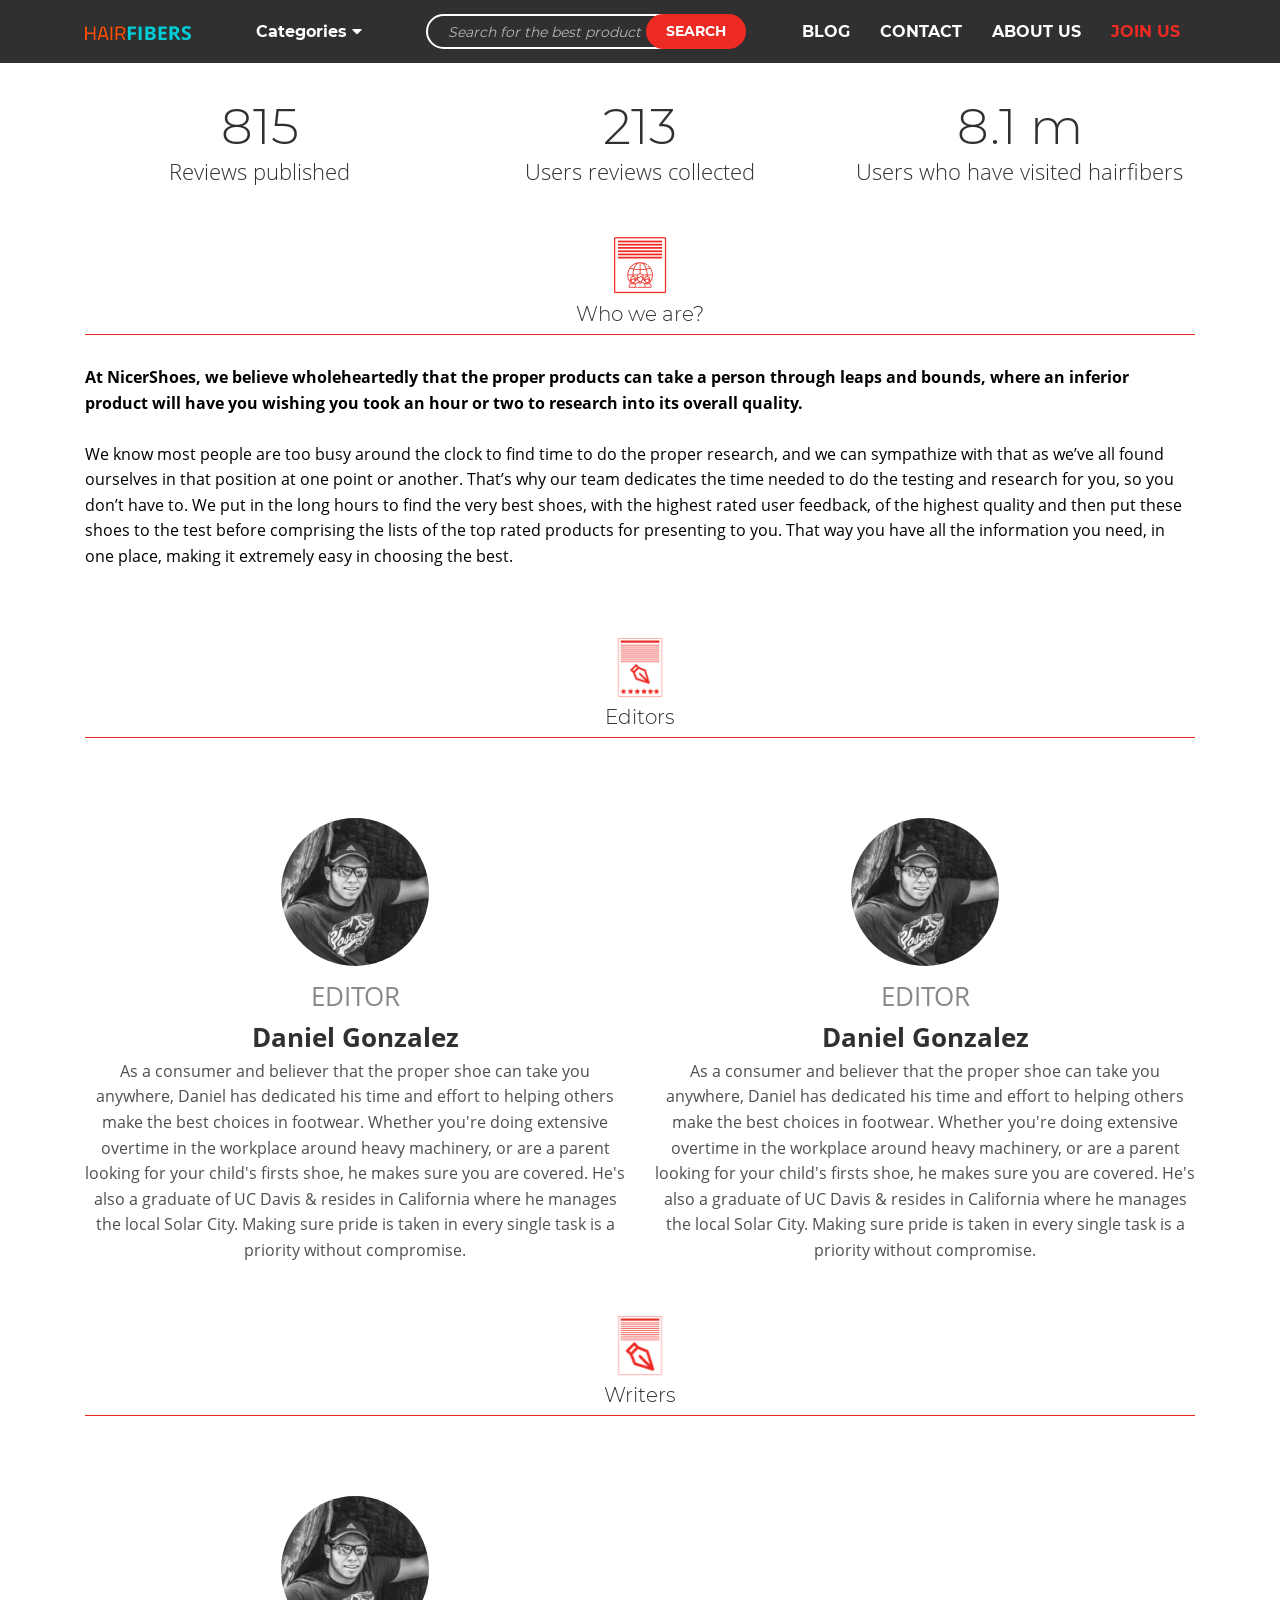
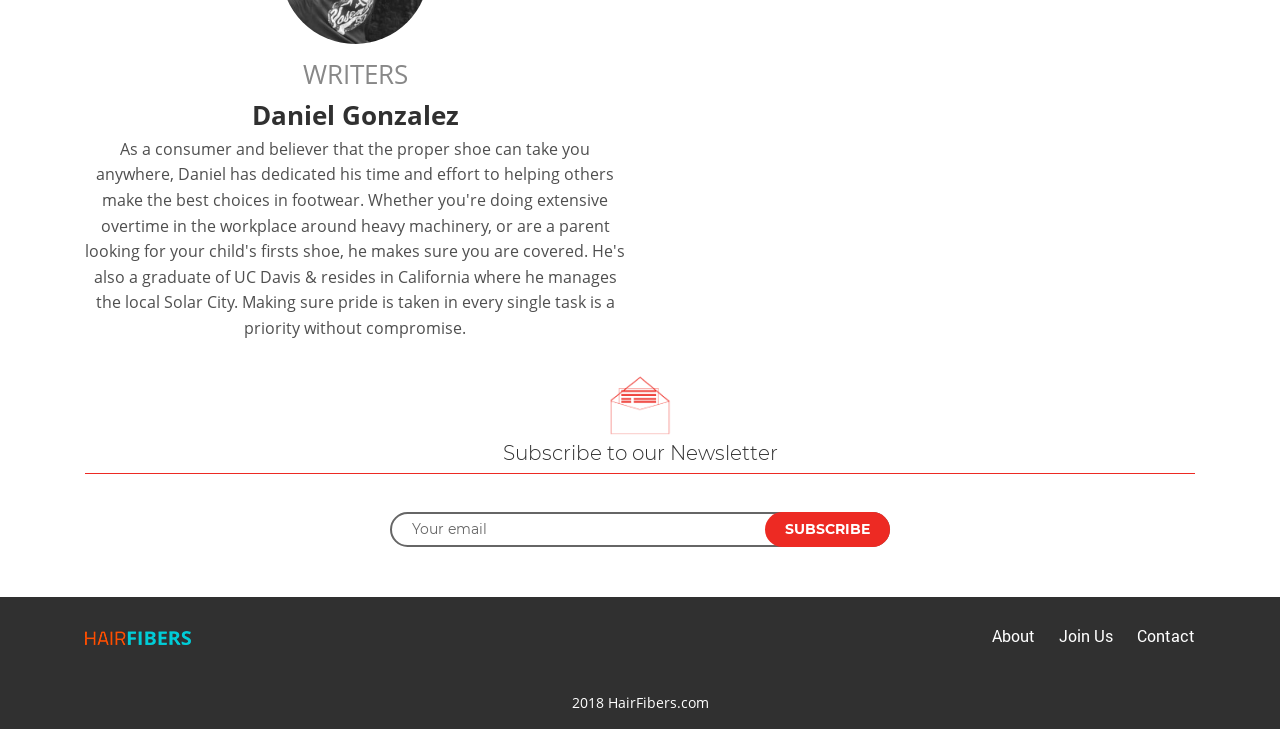
==== commit 1f283585: "text corrections" ====
--- a/app/about.html
+++ b/app/about.html
@@ -251,7 +251,7 @@
 <section class="s-following s-default">
   <div class="container">
     <div class="section-icon" style="background-image: url(img/envelope-icon.png);"></div>
-    <h4 class="section-title">Subscribe to our newsletter</h4>
+    <h4 class="section-title">Subscribe to our Newsletter</h4>
     <hr>
   </div>
   <div class="inline-form">
--- a/app/css/main.min.css
+++ b/app/css/main.min.css
@@ -1 +1 @@
-@charset "UTF-8";@font-face{font-family:Roboto;font-weight:400;font-style:normal;src:url(../fonts/RobotoRegular/RobotoRegular.eot);src:url(../fonts/RobotoRegular/RobotoRegular.eot?#iefix) format("embedded-opentype"),url(../fonts/RobotoRegular/RobotoRegular.woff) format("woff"),url(../fonts/RobotoRegular/RobotoRegular.ttf) format("truetype")}@font-face{font-family:Roboto;font-weight:700;font-style:normal;src:url(../fonts/RobotoBold/RobotoBold.eot);src:url(../fonts/RobotoBold/RobotoBold.eot?#iefix) format("embedded-opentype"),url(../fonts/RobotoBold/RobotoBold.woff) format("woff"),url(../fonts/RobotoBold/RobotoBold.ttf) format("truetype")}@font-face{font-family:OpenSans;font-weight:400;font-style:normal;src:url(../fonts/OpenSans/OpenSansRegular/OpenSansRegular.eot);src:url(../fonts/OpenSans/OpenSansRegular/OpenSansRegular.eot?#iefix) format("embedded-opentype"),url(../fonts/OpenSans/OpenSansRegular/OpenSansRegular.woff) format("woff"),url(../fonts/OpenSans/OpenSansRegular/OpenSansRegular.ttf) format("truetype")}@font-face{font-family:OpenSans;font-weight:700;font-style:normal;src:url(../fonts/OpenSans/OpenSansBold/OpenSansBold.eot);src:url(../fonts/OpenSans/OpenSansBold/OpenSansBold.eot?#iefix) format("embedded-opentype"),url(../fonts/OpenSans/OpenSansBold/OpenSansBold.woff) format("woff"),url(../fonts/OpenSans/OpenSansBold/OpenSansBold.ttf) format("truetype")}@font-face{font-family:OpenSans;font-weight:200;font-style:normal;src:url(../fonts/OpenSans/OpenSansLight/OpenSansLight.eot);src:url(../fonts/OpenSans/OpenSansLight/OpenSansLight.eot?#iefix) format("embedded-opentype"),url(../fonts/OpenSans/OpenSansLight/OpenSansLight.woff) format("woff"),url(../fonts/OpenSans/OpenSansLight/OpenSansLight.ttf) format("truetype")}@font-face{font-family:OpenSans;font-weight:200;font-style:normal;src:url(../fonts/OpenSans/OpenSansLight/OpenSansLight.eot);src:url(../fonts/OpenSans/OpenSansLight/OpenSansLight.eot?#iefix) format("embedded-opentype"),url(../fonts/OpenSans/OpenSansLight/OpenSansLight.woff) format("woff"),url(../fonts/OpenSans/OpenSansLight/OpenSansLight.ttf) format("truetype")}@font-face{font-family:OpenSans;font-weight:800;font-style:normal;src:url(../fonts/OpenSans/OpenSansExtraBold/OpenSansExtraBold.eot);src:url(../fonts/OpenSans/OpenSansExtraBold/OpenSansExtraBold.eot?#iefix) format("embedded-opentype"),url(../fonts/OpenSans/OpenSansExtraBold/OpenSansExtraBold.woff) format("woff"),url(../fonts/OpenSans/OpenSansExtraBold/OpenSansExtraBold.ttf) format("truetype")}@font-face{font-family:Montserrat;font-weight:400;font-style:normal;src:url(../fonts/Montserrat/MontserratRegular/MontserratRegular.eot);src:url(../fonts/Montserrat/MontserratRegular/MontserratRegular.eot?#iefix) format("embedded-opentype"),url(../fonts/Montserrat/MontserratRegular/MontserratRegular.woff) format("woff"),url(../fonts/Montserrat/MontserratRegular/MontserratRegular.ttf) format("truetype")}@font-face{font-family:Montserrat;font-weight:200;font-style:normal;src:url(../fonts/Montserrat/MontserratLight/MontserratLight.eot);src:url(../fonts/Montserrat/MontserratLight/MontserratLight.eot?#iefix) format("embedded-opentype"),url(../fonts/Montserrat/MontserratLight/MontserratLight.woff) format("woff"),url(../fonts/Montserrat/MontserratLight/MontserratLight.ttf) format("truetype")}@font-face{font-family:Montserrat;font-weight:700;font-style:normal;src:url(../fonts/Montserrat/MontserratBold/MontserratBold.eot);src:url(../fonts/Montserrat/MontserratBold/MontserratBold.eot?#iefix) format("embedded-opentype"),url(../fonts/Montserrat/MontserratBold/MontserratBold.woff) format("woff"),url(../fonts/Montserrat/MontserratBold/MontserratBold.ttf) format("truetype")}@font-face{font-family:Montserrat;font-weight:500;font-style:normal;src:url(../fonts/Montserrat/MontserratMedium/MontserratMedium.eot);src:url(../fonts/Montserrat/MontserratMedium/MontserratMedium.eot?#iefix) format("embedded-opentype"),url(../fonts/Montserrat/MontserratMedium/MontserratMedium.woff) format("woff"),url(../fonts/Montserrat/MontserratMedium/MontserratMedium.ttf) format("truetype")}*,::after,::before{-webkit-box-sizing:border-box;box-sizing:border-box}html{font-family:sans-serif;line-height:1.15;-webkit-text-size-adjust:100%;-ms-text-size-adjust:100%;-ms-overflow-style:scrollbar;-webkit-tap-highlight-color:transparent}@-ms-viewport{width:device-width}article,aside,dialog,figcaption,figure,footer,header,hgroup,main,nav,section{display:block}body{margin:0;font-family:-apple-system,BlinkMacSystemFont,"Segoe UI",Roboto,"Helvetica Neue",Arial,sans-serif,"Apple Color Emoji","Segoe UI Emoji","Segoe UI Symbol";font-size:1rem;font-weight:400;line-height:1.5;color:#212529;text-align:left;background-color:#fff}[tabindex="-1"]:focus{outline:0!important}hr{-webkit-box-sizing:content-box;box-sizing:content-box;height:0;overflow:visible}h1,h2,h3,h4,h5,h6{margin-top:0;margin-bottom:.5rem}p{margin-top:0;margin-bottom:1rem}abbr[data-original-title],abbr[title]{text-decoration:underline;-webkit-text-decoration:underline dotted;text-decoration:underline dotted;cursor:help;border-bottom:0}address{margin-bottom:1rem;font-style:normal;line-height:inherit}dl,ol,ul{margin-top:0;margin-bottom:1rem}ol ol,ol ul,ul ol,ul ul{margin-bottom:0}dt{font-weight:700}dd{margin-bottom:.5rem;margin-left:0}blockquote{margin:0 0 1rem}dfn{font-style:italic}b,strong{font-weight:bolder}small{font-size:80%}sub,sup{position:relative;font-size:75%;line-height:0;vertical-align:baseline}sub{bottom:-.25em}sup{top:-.5em}a{color:#007bff;text-decoration:none;background-color:transparent;-webkit-text-decoration-skip:objects}a:hover{color:#0056b3;text-decoration:underline}a:not([href]):not([tabindex]){color:inherit;text-decoration:none}a:not([href]):not([tabindex]):focus,a:not([href]):not([tabindex]):hover{color:inherit;text-decoration:none}a:not([href]):not([tabindex]):focus{outline:0}code,kbd,pre,samp{font-family:monospace,monospace;font-size:1em}pre{margin-top:0;margin-bottom:1rem;overflow:auto;-ms-overflow-style:scrollbar}figure{margin:0 0 1rem}img{vertical-align:middle;border-style:none}svg:not(:root){overflow:hidden}table{border-collapse:collapse}caption{padding-top:.75rem;padding-bottom:.75rem;color:#6c757d;text-align:left;caption-side:bottom}th{text-align:inherit}label{display:inline-block;margin-bottom:.5rem}button{-webkit-border-radius:0;border-radius:0}button:focus{outline:1px dotted;outline:5px auto -webkit-focus-ring-color}button,input,optgroup,select,textarea{margin:0;font-family:inherit;font-size:inherit;line-height:inherit}button,input{overflow:visible}button,select{text-transform:none}[type=reset],[type=submit],button,html [type=button]{-webkit-appearance:button}[type=button]::-moz-focus-inner,[type=reset]::-moz-focus-inner,[type=submit]::-moz-focus-inner,button::-moz-focus-inner{padding:0;border-style:none}input[type=checkbox],input[type=radio]{-webkit-box-sizing:border-box;box-sizing:border-box;padding:0}input[type=date],input[type=datetime-local],input[type=month],input[type=time]{-webkit-appearance:listbox}textarea{overflow:auto;resize:vertical}fieldset{min-width:0;padding:0;margin:0;border:0}legend{display:block;width:100%;max-width:100%;padding:0;margin-bottom:.5rem;font-size:1.5rem;line-height:inherit;color:inherit;white-space:normal}progress{vertical-align:baseline}[type=number]::-webkit-inner-spin-button,[type=number]::-webkit-outer-spin-button{height:auto}[type=search]{outline-offset:-2px;-webkit-appearance:none}[type=search]::-webkit-search-cancel-button,[type=search]::-webkit-search-decoration{-webkit-appearance:none}::-webkit-file-upload-button{font:inherit;-webkit-appearance:button}output{display:inline-block}summary{display:list-item;cursor:pointer}template{display:none}[hidden]{display:none!important}@-ms-viewport{width:device-width}html{-webkit-box-sizing:border-box;box-sizing:border-box;-ms-overflow-style:scrollbar}*,::after,::before{-webkit-box-sizing:inherit;box-sizing:inherit}.container{width:100%;padding-right:15px;padding-left:15px;margin-right:auto;margin-left:auto}@media (min-width:576px){.container{max-width:540px}}@media (min-width:768px){.container{max-width:720px}}@media (min-width:992px){.container{max-width:960px}}@media (min-width:1200px){.container{max-width:1140px}}.container-fluid{width:100%;padding-right:15px;padding-left:15px;margin-right:auto;margin-left:auto}.row{display:-webkit-box;display:-webkit-flex;display:-ms-flexbox;display:flex;-webkit-flex-wrap:wrap;-ms-flex-wrap:wrap;flex-wrap:wrap;margin-right:-15px;margin-left:-15px}.no-gutters{margin-right:0;margin-left:0}.no-gutters>.col,.no-gutters>[class*=col-]{padding-right:0;padding-left:0}.col,.col-1,.col-10,.col-11,.col-12,.col-2,.col-3,.col-4,.col-5,.col-6,.col-7,.col-8,.col-9,.col-auto,.col-lg,.col-lg-1,.col-lg-10,.col-lg-11,.col-lg-12,.col-lg-2,.col-lg-3,.col-lg-4,.col-lg-5,.col-lg-6,.col-lg-7,.col-lg-8,.col-lg-9,.col-lg-auto,.col-md,.col-md-1,.col-md-10,.col-md-11,.col-md-12,.col-md-2,.col-md-3,.col-md-4,.col-md-5,.col-md-6,.col-md-7,.col-md-8,.col-md-9,.col-md-auto,.col-sm,.col-sm-1,.col-sm-10,.col-sm-11,.col-sm-12,.col-sm-2,.col-sm-3,.col-sm-4,.col-sm-5,.col-sm-6,.col-sm-7,.col-sm-8,.col-sm-9,.col-sm-auto,.col-xl,.col-xl-1,.col-xl-10,.col-xl-11,.col-xl-12,.col-xl-2,.col-xl-3,.col-xl-4,.col-xl-5,.col-xl-6,.col-xl-7,.col-xl-8,.col-xl-9,.col-xl-auto{position:relative;width:100%;min-height:1px;padding-right:15px;padding-left:15px}.col{-webkit-flex-basis:0;-ms-flex-preferred-size:0;flex-basis:0;-webkit-box-flex:1;-webkit-flex-grow:1;-ms-flex-positive:1;flex-grow:1;max-width:100%}.col-auto{-webkit-box-flex:0;-webkit-flex:0 0 auto;-ms-flex:0 0 auto;flex:0 0 auto;width:auto;max-width:none}.col-1{-webkit-box-flex:0;-webkit-flex:0 0 8.33333%;-ms-flex:0 0 8.33333%;flex:0 0 8.33333%;max-width:8.33333%}.col-2{-webkit-box-flex:0;-webkit-flex:0 0 16.66667%;-ms-flex:0 0 16.66667%;flex:0 0 16.66667%;max-width:16.66667%}.col-3{-webkit-box-flex:0;-webkit-flex:0 0 25%;-ms-flex:0 0 25%;flex:0 0 25%;max-width:25%}.col-4{-webkit-box-flex:0;-webkit-flex:0 0 33.33333%;-ms-flex:0 0 33.33333%;flex:0 0 33.33333%;max-width:33.33333%}.col-5{-webkit-box-flex:0;-webkit-flex:0 0 41.66667%;-ms-flex:0 0 41.66667%;flex:0 0 41.66667%;max-width:41.66667%}.col-6{-webkit-box-flex:0;-webkit-flex:0 0 50%;-ms-flex:0 0 50%;flex:0 0 50%;max-width:50%}.col-7{-webkit-box-flex:0;-webkit-flex:0 0 58.33333%;-ms-flex:0 0 58.33333%;flex:0 0 58.33333%;max-width:58.33333%}.col-8{-webkit-box-flex:0;-webkit-flex:0 0 66.66667%;-ms-flex:0 0 66.66667%;flex:0 0 66.66667%;max-width:66.66667%}.col-9{-webkit-box-flex:0;-webkit-flex:0 0 75%;-ms-flex:0 0 75%;flex:0 0 75%;max-width:75%}.col-10{-webkit-box-flex:0;-webkit-flex:0 0 83.33333%;-ms-flex:0 0 83.33333%;flex:0 0 83.33333%;max-width:83.33333%}.col-11{-webkit-box-flex:0;-webkit-flex:0 0 91.66667%;-ms-flex:0 0 91.66667%;flex:0 0 91.66667%;max-width:91.66667%}.col-12{-webkit-box-flex:0;-webkit-flex:0 0 100%;-ms-flex:0 0 100%;flex:0 0 100%;max-width:100%}.order-first{-webkit-box-ordinal-group:0;-webkit-order:-1;-ms-flex-order:-1;order:-1}.order-last{-webkit-box-ordinal-group:14;-webkit-order:13;-ms-flex-order:13;order:13}.order-0{-webkit-box-ordinal-group:1;-webkit-order:0;-ms-flex-order:0;order:0}.order-1{-webkit-box-ordinal-group:2;-webkit-order:1;-ms-flex-order:1;order:1}.order-2{-webkit-box-ordinal-group:3;-webkit-order:2;-ms-flex-order:2;order:2}.order-3{-webkit-box-ordinal-group:4;-webkit-order:3;-ms-flex-order:3;order:3}.order-4{-webkit-box-ordinal-group:5;-webkit-order:4;-ms-flex-order:4;order:4}.order-5{-webkit-box-ordinal-group:6;-webkit-order:5;-ms-flex-order:5;order:5}.order-6{-webkit-box-ordinal-group:7;-webkit-order:6;-ms-flex-order:6;order:6}.order-7{-webkit-box-ordinal-group:8;-webkit-order:7;-ms-flex-order:7;order:7}.order-8{-webkit-box-ordinal-group:9;-webkit-order:8;-ms-flex-order:8;order:8}.order-9{-webkit-box-ordinal-group:10;-webkit-order:9;-ms-flex-order:9;order:9}.order-10{-webkit-box-ordinal-group:11;-webkit-order:10;-ms-flex-order:10;order:10}.order-11{-webkit-box-ordinal-group:12;-webkit-order:11;-ms-flex-order:11;order:11}.order-12{-webkit-box-ordinal-group:13;-webkit-order:12;-ms-flex-order:12;order:12}.offset-1{margin-left:8.33333%}.offset-2{margin-left:16.66667%}.offset-3{margin-left:25%}.offset-4{margin-left:33.33333%}.offset-5{margin-left:41.66667%}.offset-6{margin-left:50%}.offset-7{margin-left:58.33333%}.offset-8{margin-left:66.66667%}.offset-9{margin-left:75%}.offset-10{margin-left:83.33333%}.offset-11{margin-left:91.66667%}@media (min-width:576px){.col-sm{-webkit-flex-basis:0;-ms-flex-preferred-size:0;flex-basis:0;-webkit-box-flex:1;-webkit-flex-grow:1;-ms-flex-positive:1;flex-grow:1;max-width:100%}.col-sm-auto{-webkit-box-flex:0;-webkit-flex:0 0 auto;-ms-flex:0 0 auto;flex:0 0 auto;width:auto;max-width:none}.col-sm-1{-webkit-box-flex:0;-webkit-flex:0 0 8.33333%;-ms-flex:0 0 8.33333%;flex:0 0 8.33333%;max-width:8.33333%}.col-sm-2{-webkit-box-flex:0;-webkit-flex:0 0 16.66667%;-ms-flex:0 0 16.66667%;flex:0 0 16.66667%;max-width:16.66667%}.col-sm-3{-webkit-box-flex:0;-webkit-flex:0 0 25%;-ms-flex:0 0 25%;flex:0 0 25%;max-width:25%}.col-sm-4{-webkit-box-flex:0;-webkit-flex:0 0 33.33333%;-ms-flex:0 0 33.33333%;flex:0 0 33.33333%;max-width:33.33333%}.col-sm-5{-webkit-box-flex:0;-webkit-flex:0 0 41.66667%;-ms-flex:0 0 41.66667%;flex:0 0 41.66667%;max-width:41.66667%}.col-sm-6{-webkit-box-flex:0;-webkit-flex:0 0 50%;-ms-flex:0 0 50%;flex:0 0 50%;max-width:50%}.col-sm-7{-webkit-box-flex:0;-webkit-flex:0 0 58.33333%;-ms-flex:0 0 58.33333%;flex:0 0 58.33333%;max-width:58.33333%}.col-sm-8{-webkit-box-flex:0;-webkit-flex:0 0 66.66667%;-ms-flex:0 0 66.66667%;flex:0 0 66.66667%;max-width:66.66667%}.col-sm-9{-webkit-box-flex:0;-webkit-flex:0 0 75%;-ms-flex:0 0 75%;flex:0 0 75%;max-width:75%}.col-sm-10{-webkit-box-flex:0;-webkit-flex:0 0 83.33333%;-ms-flex:0 0 83.33333%;flex:0 0 83.33333%;max-width:83.33333%}.col-sm-11{-webkit-box-flex:0;-webkit-flex:0 0 91.66667%;-ms-flex:0 0 91.66667%;flex:0 0 91.66667%;max-width:91.66667%}.col-sm-12{-webkit-box-flex:0;-webkit-flex:0 0 100%;-ms-flex:0 0 100%;flex:0 0 100%;max-width:100%}.order-sm-first{-webkit-box-ordinal-group:0;-webkit-order:-1;-ms-flex-order:-1;order:-1}.order-sm-last{-webkit-box-ordinal-group:14;-webkit-order:13;-ms-flex-order:13;order:13}.order-sm-0{-webkit-box-ordinal-group:1;-webkit-order:0;-ms-flex-order:0;order:0}.order-sm-1{-webkit-box-ordinal-group:2;-webkit-order:1;-ms-flex-order:1;order:1}.order-sm-2{-webkit-box-ordinal-group:3;-webkit-order:2;-ms-flex-order:2;order:2}.order-sm-3{-webkit-box-ordinal-group:4;-webkit-order:3;-ms-flex-order:3;order:3}.order-sm-4{-webkit-box-ordinal-group:5;-webkit-order:4;-ms-flex-order:4;order:4}.order-sm-5{-webkit-box-ordinal-group:6;-webkit-order:5;-ms-flex-order:5;order:5}.order-sm-6{-webkit-box-ordinal-group:7;-webkit-order:6;-ms-flex-order:6;order:6}.order-sm-7{-webkit-box-ordinal-group:8;-webkit-order:7;-ms-flex-order:7;order:7}.order-sm-8{-webkit-box-ordinal-group:9;-webkit-order:8;-ms-flex-order:8;order:8}.order-sm-9{-webkit-box-ordinal-group:10;-webkit-order:9;-ms-flex-order:9;order:9}.order-sm-10{-webkit-box-ordinal-group:11;-webkit-order:10;-ms-flex-order:10;order:10}.order-sm-11{-webkit-box-ordinal-group:12;-webkit-order:11;-ms-flex-order:11;order:11}.order-sm-12{-webkit-box-ordinal-group:13;-webkit-order:12;-ms-flex-order:12;order:12}.offset-sm-0{margin-left:0}.offset-sm-1{margin-left:8.33333%}.offset-sm-2{margin-left:16.66667%}.offset-sm-3{margin-left:25%}.offset-sm-4{margin-left:33.33333%}.offset-sm-5{margin-left:41.66667%}.offset-sm-6{margin-left:50%}.offset-sm-7{margin-left:58.33333%}.offset-sm-8{margin-left:66.66667%}.offset-sm-9{margin-left:75%}.offset-sm-10{margin-left:83.33333%}.offset-sm-11{margin-left:91.66667%}}@media (min-width:768px){.col-md{-webkit-flex-basis:0;-ms-flex-preferred-size:0;flex-basis:0;-webkit-box-flex:1;-webkit-flex-grow:1;-ms-flex-positive:1;flex-grow:1;max-width:100%}.col-md-auto{-webkit-box-flex:0;-webkit-flex:0 0 auto;-ms-flex:0 0 auto;flex:0 0 auto;width:auto;max-width:none}.col-md-1{-webkit-box-flex:0;-webkit-flex:0 0 8.33333%;-ms-flex:0 0 8.33333%;flex:0 0 8.33333%;max-width:8.33333%}.col-md-2{-webkit-box-flex:0;-webkit-flex:0 0 16.66667%;-ms-flex:0 0 16.66667%;flex:0 0 16.66667%;max-width:16.66667%}.col-md-3{-webkit-box-flex:0;-webkit-flex:0 0 25%;-ms-flex:0 0 25%;flex:0 0 25%;max-width:25%}.col-md-4{-webkit-box-flex:0;-webkit-flex:0 0 33.33333%;-ms-flex:0 0 33.33333%;flex:0 0 33.33333%;max-width:33.33333%}.col-md-5{-webkit-box-flex:0;-webkit-flex:0 0 41.66667%;-ms-flex:0 0 41.66667%;flex:0 0 41.66667%;max-width:41.66667%}.col-md-6{-webkit-box-flex:0;-webkit-flex:0 0 50%;-ms-flex:0 0 50%;flex:0 0 50%;max-width:50%}.col-md-7{-webkit-box-flex:0;-webkit-flex:0 0 58.33333%;-ms-flex:0 0 58.33333%;flex:0 0 58.33333%;max-width:58.33333%}.col-md-8{-webkit-box-flex:0;-webkit-flex:0 0 66.66667%;-ms-flex:0 0 66.66667%;flex:0 0 66.66667%;max-width:66.66667%}.col-md-9{-webkit-box-flex:0;-webkit-flex:0 0 75%;-ms-flex:0 0 75%;flex:0 0 75%;max-width:75%}.col-md-10{-webkit-box-flex:0;-webkit-flex:0 0 83.33333%;-ms-flex:0 0 83.33333%;flex:0 0 83.33333%;max-width:83.33333%}.col-md-11{-webkit-box-flex:0;-webkit-flex:0 0 91.66667%;-ms-flex:0 0 91.66667%;flex:0 0 91.66667%;max-width:91.66667%}.col-md-12{-webkit-box-flex:0;-webkit-flex:0 0 100%;-ms-flex:0 0 100%;flex:0 0 100%;max-width:100%}.order-md-first{-webkit-box-ordinal-group:0;-webkit-order:-1;-ms-flex-order:-1;order:-1}.order-md-last{-webkit-box-ordinal-group:14;-webkit-order:13;-ms-flex-order:13;order:13}.order-md-0{-webkit-box-ordinal-group:1;-webkit-order:0;-ms-flex-order:0;order:0}.order-md-1{-webkit-box-ordinal-group:2;-webkit-order:1;-ms-flex-order:1;order:1}.order-md-2{-webkit-box-ordinal-group:3;-webkit-order:2;-ms-flex-order:2;order:2}.order-md-3{-webkit-box-ordinal-group:4;-webkit-order:3;-ms-flex-order:3;order:3}.order-md-4{-webkit-box-ordinal-group:5;-webkit-order:4;-ms-flex-order:4;order:4}.order-md-5{-webkit-box-ordinal-group:6;-webkit-order:5;-ms-flex-order:5;order:5}.order-md-6{-webkit-box-ordinal-group:7;-webkit-order:6;-ms-flex-order:6;order:6}.order-md-7{-webkit-box-ordinal-group:8;-webkit-order:7;-ms-flex-order:7;order:7}.order-md-8{-webkit-box-ordinal-group:9;-webkit-order:8;-ms-flex-order:8;order:8}.order-md-9{-webkit-box-ordinal-group:10;-webkit-order:9;-ms-flex-order:9;order:9}.order-md-10{-webkit-box-ordinal-group:11;-webkit-order:10;-ms-flex-order:10;order:10}.order-md-11{-webkit-box-ordinal-group:12;-webkit-order:11;-ms-flex-order:11;order:11}.order-md-12{-webkit-box-ordinal-group:13;-webkit-order:12;-ms-flex-order:12;order:12}.offset-md-0{margin-left:0}.offset-md-1{margin-left:8.33333%}.offset-md-2{margin-left:16.66667%}.offset-md-3{margin-left:25%}.offset-md-4{margin-left:33.33333%}.offset-md-5{margin-left:41.66667%}.offset-md-6{margin-left:50%}.offset-md-7{margin-left:58.33333%}.offset-md-8{margin-left:66.66667%}.offset-md-9{margin-left:75%}.offset-md-10{margin-left:83.33333%}.offset-md-11{margin-left:91.66667%}}@media (min-width:992px){.col-lg{-webkit-flex-basis:0;-ms-flex-preferred-size:0;flex-basis:0;-webkit-box-flex:1;-webkit-flex-grow:1;-ms-flex-positive:1;flex-grow:1;max-width:100%}.col-lg-auto{-webkit-box-flex:0;-webkit-flex:0 0 auto;-ms-flex:0 0 auto;flex:0 0 auto;width:auto;max-width:none}.col-lg-1{-webkit-box-flex:0;-webkit-flex:0 0 8.33333%;-ms-flex:0 0 8.33333%;flex:0 0 8.33333%;max-width:8.33333%}.col-lg-2{-webkit-box-flex:0;-webkit-flex:0 0 16.66667%;-ms-flex:0 0 16.66667%;flex:0 0 16.66667%;max-width:16.66667%}.col-lg-3{-webkit-box-flex:0;-webkit-flex:0 0 25%;-ms-flex:0 0 25%;flex:0 0 25%;max-width:25%}.col-lg-4{-webkit-box-flex:0;-webkit-flex:0 0 33.33333%;-ms-flex:0 0 33.33333%;flex:0 0 33.33333%;max-width:33.33333%}.col-lg-5{-webkit-box-flex:0;-webkit-flex:0 0 41.66667%;-ms-flex:0 0 41.66667%;flex:0 0 41.66667%;max-width:41.66667%}.col-lg-6{-webkit-box-flex:0;-webkit-flex:0 0 50%;-ms-flex:0 0 50%;flex:0 0 50%;max-width:50%}.col-lg-7{-webkit-box-flex:0;-webkit-flex:0 0 58.33333%;-ms-flex:0 0 58.33333%;flex:0 0 58.33333%;max-width:58.33333%}.col-lg-8{-webkit-box-flex:0;-webkit-flex:0 0 66.66667%;-ms-flex:0 0 66.66667%;flex:0 0 66.66667%;max-width:66.66667%}.col-lg-9{-webkit-box-flex:0;-webkit-flex:0 0 75%;-ms-flex:0 0 75%;flex:0 0 75%;max-width:75%}.col-lg-10{-webkit-box-flex:0;-webkit-flex:0 0 83.33333%;-ms-flex:0 0 83.33333%;flex:0 0 83.33333%;max-width:83.33333%}.col-lg-11{-webkit-box-flex:0;-webkit-flex:0 0 91.66667%;-ms-flex:0 0 91.66667%;flex:0 0 91.66667%;max-width:91.66667%}.col-lg-12{-webkit-box-flex:0;-webkit-flex:0 0 100%;-ms-flex:0 0 100%;flex:0 0 100%;max-width:100%}.order-lg-first{-webkit-box-ordinal-group:0;-webkit-order:-1;-ms-flex-order:-1;order:-1}.order-lg-last{-webkit-box-ordinal-group:14;-webkit-order:13;-ms-flex-order:13;order:13}.order-lg-0{-webkit-box-ordinal-group:1;-webkit-order:0;-ms-flex-order:0;order:0}.order-lg-1{-webkit-box-ordinal-group:2;-webkit-order:1;-ms-flex-order:1;order:1}.order-lg-2{-webkit-box-ordinal-group:3;-webkit-order:2;-ms-flex-order:2;order:2}.order-lg-3{-webkit-box-ordinal-group:4;-webkit-order:3;-ms-flex-order:3;order:3}.order-lg-4{-webkit-box-ordinal-group:5;-webkit-order:4;-ms-flex-order:4;order:4}.order-lg-5{-webkit-box-ordinal-group:6;-webkit-order:5;-ms-flex-order:5;order:5}.order-lg-6{-webkit-box-ordinal-group:7;-webkit-order:6;-ms-flex-order:6;order:6}.order-lg-7{-webkit-box-ordinal-group:8;-webkit-order:7;-ms-flex-order:7;order:7}.order-lg-8{-webkit-box-ordinal-group:9;-webkit-order:8;-ms-flex-order:8;order:8}.order-lg-9{-webkit-box-ordinal-group:10;-webkit-order:9;-ms-flex-order:9;order:9}.order-lg-10{-webkit-box-ordinal-group:11;-webkit-order:10;-ms-flex-order:10;order:10}.order-lg-11{-webkit-box-ordinal-group:12;-webkit-order:11;-ms-flex-order:11;order:11}.order-lg-12{-webkit-box-ordinal-group:13;-webkit-order:12;-ms-flex-order:12;order:12}.offset-lg-0{margin-left:0}.offset-lg-1{margin-left:8.33333%}.offset-lg-2{margin-left:16.66667%}.offset-lg-3{margin-left:25%}.offset-lg-4{margin-left:33.33333%}.offset-lg-5{margin-left:41.66667%}.offset-lg-6{margin-left:50%}.offset-lg-7{margin-left:58.33333%}.offset-lg-8{margin-left:66.66667%}.offset-lg-9{margin-left:75%}.offset-lg-10{margin-left:83.33333%}.offset-lg-11{margin-left:91.66667%}}@media (min-width:1200px){.col-xl{-webkit-flex-basis:0;-ms-flex-preferred-size:0;flex-basis:0;-webkit-box-flex:1;-webkit-flex-grow:1;-ms-flex-positive:1;flex-grow:1;max-width:100%}.col-xl-auto{-webkit-box-flex:0;-webkit-flex:0 0 auto;-ms-flex:0 0 auto;flex:0 0 auto;width:auto;max-width:none}.col-xl-1{-webkit-box-flex:0;-webkit-flex:0 0 8.33333%;-ms-flex:0 0 8.33333%;flex:0 0 8.33333%;max-width:8.33333%}.col-xl-2{-webkit-box-flex:0;-webkit-flex:0 0 16.66667%;-ms-flex:0 0 16.66667%;flex:0 0 16.66667%;max-width:16.66667%}.col-xl-3{-webkit-box-flex:0;-webkit-flex:0 0 25%;-ms-flex:0 0 25%;flex:0 0 25%;max-width:25%}.col-xl-4{-webkit-box-flex:0;-webkit-flex:0 0 33.33333%;-ms-flex:0 0 33.33333%;flex:0 0 33.33333%;max-width:33.33333%}.col-xl-5{-webkit-box-flex:0;-webkit-flex:0 0 41.66667%;-ms-flex:0 0 41.66667%;flex:0 0 41.66667%;max-width:41.66667%}.col-xl-6{-webkit-box-flex:0;-webkit-flex:0 0 50%;-ms-flex:0 0 50%;flex:0 0 50%;max-width:50%}.col-xl-7{-webkit-box-flex:0;-webkit-flex:0 0 58.33333%;-ms-flex:0 0 58.33333%;flex:0 0 58.33333%;max-width:58.33333%}.col-xl-8{-webkit-box-flex:0;-webkit-flex:0 0 66.66667%;-ms-flex:0 0 66.66667%;flex:0 0 66.66667%;max-width:66.66667%}.col-xl-9{-webkit-box-flex:0;-webkit-flex:0 0 75%;-ms-flex:0 0 75%;flex:0 0 75%;max-width:75%}.col-xl-10{-webkit-box-flex:0;-webkit-flex:0 0 83.33333%;-ms-flex:0 0 83.33333%;flex:0 0 83.33333%;max-width:83.33333%}.col-xl-11{-webkit-box-flex:0;-webkit-flex:0 0 91.66667%;-ms-flex:0 0 91.66667%;flex:0 0 91.66667%;max-width:91.66667%}.col-xl-12{-webkit-box-flex:0;-webkit-flex:0 0 100%;-ms-flex:0 0 100%;flex:0 0 100%;max-width:100%}.order-xl-first{-webkit-box-ordinal-group:0;-webkit-order:-1;-ms-flex-order:-1;order:-1}.order-xl-last{-webkit-box-ordinal-group:14;-webkit-order:13;-ms-flex-order:13;order:13}.order-xl-0{-webkit-box-ordinal-group:1;-webkit-order:0;-ms-flex-order:0;order:0}.order-xl-1{-webkit-box-ordinal-group:2;-webkit-order:1;-ms-flex-order:1;order:1}.order-xl-2{-webkit-box-ordinal-group:3;-webkit-order:2;-ms-flex-order:2;order:2}.order-xl-3{-webkit-box-ordinal-group:4;-webkit-order:3;-ms-flex-order:3;order:3}.order-xl-4{-webkit-box-ordinal-group:5;-webkit-order:4;-ms-flex-order:4;order:4}.order-xl-5{-webkit-box-ordinal-group:6;-webkit-order:5;-ms-flex-order:5;order:5}.order-xl-6{-webkit-box-ordinal-group:7;-webkit-order:6;-ms-flex-order:6;order:6}.order-xl-7{-webkit-box-ordinal-group:8;-webkit-order:7;-ms-flex-order:7;order:7}.order-xl-8{-webkit-box-ordinal-group:9;-webkit-order:8;-ms-flex-order:8;order:8}.order-xl-9{-webkit-box-ordinal-group:10;-webkit-order:9;-ms-flex-order:9;order:9}.order-xl-10{-webkit-box-ordinal-group:11;-webkit-order:10;-ms-flex-order:10;order:10}.order-xl-11{-webkit-box-ordinal-group:12;-webkit-order:11;-ms-flex-order:11;order:11}.order-xl-12{-webkit-box-ordinal-group:13;-webkit-order:12;-ms-flex-order:12;order:12}.offset-xl-0{margin-left:0}.offset-xl-1{margin-left:8.33333%}.offset-xl-2{margin-left:16.66667%}.offset-xl-3{margin-left:25%}.offset-xl-4{margin-left:33.33333%}.offset-xl-5{margin-left:41.66667%}.offset-xl-6{margin-left:50%}.offset-xl-7{margin-left:58.33333%}.offset-xl-8{margin-left:66.66667%}.offset-xl-9{margin-left:75%}.offset-xl-10{margin-left:83.33333%}.offset-xl-11{margin-left:91.66667%}}.d-none{display:none!important}.d-inline{display:inline!important}.d-inline-block{display:inline-block!important}.d-block{display:block!important}.d-table{display:table!important}.d-table-row{display:table-row!important}.d-table-cell{display:table-cell!important}.d-flex{display:-webkit-box!important;display:-webkit-flex!important;display:-ms-flexbox!important;display:flex!important}.d-inline-flex{display:-webkit-inline-box!important;display:-webkit-inline-flex!important;display:-ms-inline-flexbox!important;display:inline-flex!important}@media (min-width:576px){.d-sm-none{display:none!important}.d-sm-inline{display:inline!important}.d-sm-inline-block{display:inline-block!important}.d-sm-block{display:block!important}.d-sm-table{display:table!important}.d-sm-table-row{display:table-row!important}.d-sm-table-cell{display:table-cell!important}.d-sm-flex{display:-webkit-box!important;display:-webkit-flex!important;display:-ms-flexbox!important;display:flex!important}.d-sm-inline-flex{display:-webkit-inline-box!important;display:-webkit-inline-flex!important;display:-ms-inline-flexbox!important;display:inline-flex!important}}@media (min-width:768px){.d-md-none{display:none!important}.d-md-inline{display:inline!important}.d-md-inline-block{display:inline-block!important}.d-md-block{display:block!important}.d-md-table{display:table!important}.d-md-table-row{display:table-row!important}.d-md-table-cell{display:table-cell!important}.d-md-flex{display:-webkit-box!important;display:-webkit-flex!important;display:-ms-flexbox!important;display:flex!important}.d-md-inline-flex{display:-webkit-inline-box!important;display:-webkit-inline-flex!important;display:-ms-inline-flexbox!important;display:inline-flex!important}}@media (min-width:992px){.d-lg-none{display:none!important}.d-lg-inline{display:inline!important}.d-lg-inline-block{display:inline-block!important}.d-lg-block{display:block!important}.d-lg-table{display:table!important}.d-lg-table-row{display:table-row!important}.d-lg-table-cell{display:table-cell!important}.d-lg-flex{display:-webkit-box!important;display:-webkit-flex!important;display:-ms-flexbox!important;display:flex!important}.d-lg-inline-flex{display:-webkit-inline-box!important;display:-webkit-inline-flex!important;display:-ms-inline-flexbox!important;display:inline-flex!important}}@media (min-width:1200px){.d-xl-none{display:none!important}.d-xl-inline{display:inline!important}.d-xl-inline-block{display:inline-block!important}.d-xl-block{display:block!important}.d-xl-table{display:table!important}.d-xl-table-row{display:table-row!important}.d-xl-table-cell{display:table-cell!important}.d-xl-flex{display:-webkit-box!important;display:-webkit-flex!important;display:-ms-flexbox!important;display:flex!important}.d-xl-inline-flex{display:-webkit-inline-box!important;display:-webkit-inline-flex!important;display:-ms-inline-flexbox!important;display:inline-flex!important}}@media print{.d-print-none{display:none!important}.d-print-inline{display:inline!important}.d-print-inline-block{display:inline-block!important}.d-print-block{display:block!important}.d-print-table{display:table!important}.d-print-table-row{display:table-row!important}.d-print-table-cell{display:table-cell!important}.d-print-flex{display:-webkit-box!important;display:-webkit-flex!important;display:-ms-flexbox!important;display:flex!important}.d-print-inline-flex{display:-webkit-inline-box!important;display:-webkit-inline-flex!important;display:-ms-inline-flexbox!important;display:inline-flex!important}}.flex-row{-webkit-box-orient:horizontal!important;-webkit-box-direction:normal!important;-webkit-flex-direction:row!important;-ms-flex-direction:row!important;flex-direction:row!important}.flex-column{-webkit-box-orient:vertical!important;-webkit-box-direction:normal!important;-webkit-flex-direction:column!important;-ms-flex-direction:column!important;flex-direction:column!important}.flex-row-reverse{-webkit-box-orient:horizontal!important;-webkit-box-direction:reverse!important;-webkit-flex-direction:row-reverse!important;-ms-flex-direction:row-reverse!important;flex-direction:row-reverse!important}.flex-column-reverse{-webkit-box-orient:vertical!important;-webkit-box-direction:reverse!important;-webkit-flex-direction:column-reverse!important;-ms-flex-direction:column-reverse!important;flex-direction:column-reverse!important}.flex-wrap{-webkit-flex-wrap:wrap!important;-ms-flex-wrap:wrap!important;flex-wrap:wrap!important}.flex-nowrap{-webkit-flex-wrap:nowrap!important;-ms-flex-wrap:nowrap!important;flex-wrap:nowrap!important}.flex-wrap-reverse{-webkit-flex-wrap:wrap-reverse!important;-ms-flex-wrap:wrap-reverse!important;flex-wrap:wrap-reverse!important}.justify-content-start{-webkit-box-pack:start!important;-webkit-justify-content:flex-start!important;-ms-flex-pack:start!important;justify-content:flex-start!important}.justify-content-end{-webkit-box-pack:end!important;-webkit-justify-content:flex-end!important;-ms-flex-pack:end!important;justify-content:flex-end!important}.justify-content-center{-webkit-box-pack:center!important;-webkit-justify-content:center!important;-ms-flex-pack:center!important;justify-content:center!important}.justify-content-between{-webkit-box-pack:justify!important;-webkit-justify-content:space-between!important;-ms-flex-pack:justify!important;justify-content:space-between!important}.justify-content-around{-webkit-justify-content:space-around!important;-ms-flex-pack:distribute!important;justify-content:space-around!important}.align-items-start{-webkit-box-align:start!important;-webkit-align-items:flex-start!important;-ms-flex-align:start!important;align-items:flex-start!important}.align-items-end{-webkit-box-align:end!important;-webkit-align-items:flex-end!important;-ms-flex-align:end!important;align-items:flex-end!important}.align-items-center{-webkit-box-align:center!important;-webkit-align-items:center!important;-ms-flex-align:center!important;align-items:center!important}.align-items-baseline{-webkit-box-align:baseline!important;-webkit-align-items:baseline!important;-ms-flex-align:baseline!important;align-items:baseline!important}.align-items-stretch{-webkit-box-align:stretch!important;-webkit-align-items:stretch!important;-ms-flex-align:stretch!important;align-items:stretch!important}.align-content-start{-webkit-align-content:flex-start!important;-ms-flex-line-pack:start!important;align-content:flex-start!important}.align-content-end{-webkit-align-content:flex-end!important;-ms-flex-line-pack:end!important;align-content:flex-end!important}.align-content-center{-webkit-align-content:center!important;-ms-flex-line-pack:center!important;align-content:center!important}.align-content-between{-webkit-align-content:space-between!important;-ms-flex-line-pack:justify!important;align-content:space-between!important}.align-content-around{-webkit-align-content:space-around!important;-ms-flex-line-pack:distribute!important;align-content:space-around!important}.align-content-stretch{-webkit-align-content:stretch!important;-ms-flex-line-pack:stretch!important;align-content:stretch!important}.align-self-auto{-webkit-align-self:auto!important;-ms-flex-item-align:auto!important;align-self:auto!important}.align-self-start{-webkit-align-self:flex-start!important;-ms-flex-item-align:start!important;align-self:flex-start!important}.align-self-end{-webkit-align-self:flex-end!important;-ms-flex-item-align:end!important;align-self:flex-end!important}.align-self-center{-webkit-align-self:center!important;-ms-flex-item-align:center!important;align-self:center!important}.align-self-baseline{-webkit-align-self:baseline!important;-ms-flex-item-align:baseline!important;align-self:baseline!important}.align-self-stretch{-webkit-align-self:stretch!important;-ms-flex-item-align:stretch!important;align-self:stretch!important}@media (min-width:576px){.flex-sm-row{-webkit-box-orient:horizontal!important;-webkit-box-direction:normal!important;-webkit-flex-direction:row!important;-ms-flex-direction:row!important;flex-direction:row!important}.flex-sm-column{-webkit-box-orient:vertical!important;-webkit-box-direction:normal!important;-webkit-flex-direction:column!important;-ms-flex-direction:column!important;flex-direction:column!important}.flex-sm-row-reverse{-webkit-box-orient:horizontal!important;-webkit-box-direction:reverse!important;-webkit-flex-direction:row-reverse!important;-ms-flex-direction:row-reverse!important;flex-direction:row-reverse!important}.flex-sm-column-reverse{-webkit-box-orient:vertical!important;-webkit-box-direction:reverse!important;-webkit-flex-direction:column-reverse!important;-ms-flex-direction:column-reverse!important;flex-direction:column-reverse!important}.flex-sm-wrap{-webkit-flex-wrap:wrap!important;-ms-flex-wrap:wrap!important;flex-wrap:wrap!important}.flex-sm-nowrap{-webkit-flex-wrap:nowrap!important;-ms-flex-wrap:nowrap!important;flex-wrap:nowrap!important}.flex-sm-wrap-reverse{-webkit-flex-wrap:wrap-reverse!important;-ms-flex-wrap:wrap-reverse!important;flex-wrap:wrap-reverse!important}.justify-content-sm-start{-webkit-box-pack:start!important;-webkit-justify-content:flex-start!important;-ms-flex-pack:start!important;justify-content:flex-start!important}.justify-content-sm-end{-webkit-box-pack:end!important;-webkit-justify-content:flex-end!important;-ms-flex-pack:end!important;justify-content:flex-end!important}.justify-content-sm-center{-webkit-box-pack:center!important;-webkit-justify-content:center!important;-ms-flex-pack:center!important;justify-content:center!important}.justify-content-sm-between{-webkit-box-pack:justify!important;-webkit-justify-content:space-between!important;-ms-flex-pack:justify!important;justify-content:space-between!important}.justify-content-sm-around{-webkit-justify-content:space-around!important;-ms-flex-pack:distribute!important;justify-content:space-around!important}.align-items-sm-start{-webkit-box-align:start!important;-webkit-align-items:flex-start!important;-ms-flex-align:start!important;align-items:flex-start!important}.align-items-sm-end{-webkit-box-align:end!important;-webkit-align-items:flex-end!important;-ms-flex-align:end!important;align-items:flex-end!important}.align-items-sm-center{-webkit-box-align:center!important;-webkit-align-items:center!important;-ms-flex-align:center!important;align-items:center!important}.align-items-sm-baseline{-webkit-box-align:baseline!important;-webkit-align-items:baseline!important;-ms-flex-align:baseline!important;align-items:baseline!important}.align-items-sm-stretch{-webkit-box-align:stretch!important;-webkit-align-items:stretch!important;-ms-flex-align:stretch!important;align-items:stretch!important}.align-content-sm-start{-webkit-align-content:flex-start!important;-ms-flex-line-pack:start!important;align-content:flex-start!important}.align-content-sm-end{-webkit-align-content:flex-end!important;-ms-flex-line-pack:end!important;align-content:flex-end!important}.align-content-sm-center{-webkit-align-content:center!important;-ms-flex-line-pack:center!important;align-content:center!important}.align-content-sm-between{-webkit-align-content:space-between!important;-ms-flex-line-pack:justify!important;align-content:space-between!important}.align-content-sm-around{-webkit-align-content:space-around!important;-ms-flex-line-pack:distribute!important;align-content:space-around!important}.align-content-sm-stretch{-webkit-align-content:stretch!important;-ms-flex-line-pack:stretch!important;align-content:stretch!important}.align-self-sm-auto{-webkit-align-self:auto!important;-ms-flex-item-align:auto!important;align-self:auto!important}.align-self-sm-start{-webkit-align-self:flex-start!important;-ms-flex-item-align:start!important;align-self:flex-start!important}.align-self-sm-end{-webkit-align-self:flex-end!important;-ms-flex-item-align:end!important;align-self:flex-end!important}.align-self-sm-center{-webkit-align-self:center!important;-ms-flex-item-align:center!important;align-self:center!important}.align-self-sm-baseline{-webkit-align-self:baseline!important;-ms-flex-item-align:baseline!important;align-self:baseline!important}.align-self-sm-stretch{-webkit-align-self:stretch!important;-ms-flex-item-align:stretch!important;align-self:stretch!important}}@media (min-width:768px){.flex-md-row{-webkit-box-orient:horizontal!important;-webkit-box-direction:normal!important;-webkit-flex-direction:row!important;-ms-flex-direction:row!important;flex-direction:row!important}.flex-md-column{-webkit-box-orient:vertical!important;-webkit-box-direction:normal!important;-webkit-flex-direction:column!important;-ms-flex-direction:column!important;flex-direction:column!important}.flex-md-row-reverse{-webkit-box-orient:horizontal!important;-webkit-box-direction:reverse!important;-webkit-flex-direction:row-reverse!important;-ms-flex-direction:row-reverse!important;flex-direction:row-reverse!important}.flex-md-column-reverse{-webkit-box-orient:vertical!important;-webkit-box-direction:reverse!important;-webkit-flex-direction:column-reverse!important;-ms-flex-direction:column-reverse!important;flex-direction:column-reverse!important}.flex-md-wrap{-webkit-flex-wrap:wrap!important;-ms-flex-wrap:wrap!important;flex-wrap:wrap!important}.flex-md-nowrap{-webkit-flex-wrap:nowrap!important;-ms-flex-wrap:nowrap!important;flex-wrap:nowrap!important}.flex-md-wrap-reverse{-webkit-flex-wrap:wrap-reverse!important;-ms-flex-wrap:wrap-reverse!important;flex-wrap:wrap-reverse!important}.justify-content-md-start{-webkit-box-pack:start!important;-webkit-justify-content:flex-start!important;-ms-flex-pack:start!important;justify-content:flex-start!important}.justify-content-md-end{-webkit-box-pack:end!important;-webkit-justify-content:flex-end!important;-ms-flex-pack:end!important;justify-content:flex-end!important}.justify-content-md-center{-webkit-box-pack:center!important;-webkit-justify-content:center!important;-ms-flex-pack:center!important;justify-content:center!important}.justify-content-md-between{-webkit-box-pack:justify!important;-webkit-justify-content:space-between!important;-ms-flex-pack:justify!important;justify-content:space-between!important}.justify-content-md-around{-webkit-justify-content:space-around!important;-ms-flex-pack:distribute!important;justify-content:space-around!important}.align-items-md-start{-webkit-box-align:start!important;-webkit-align-items:flex-start!important;-ms-flex-align:start!important;align-items:flex-start!important}.align-items-md-end{-webkit-box-align:end!important;-webkit-align-items:flex-end!important;-ms-flex-align:end!important;align-items:flex-end!important}.align-items-md-center{-webkit-box-align:center!important;-webkit-align-items:center!important;-ms-flex-align:center!important;align-items:center!important}.align-items-md-baseline{-webkit-box-align:baseline!important;-webkit-align-items:baseline!important;-ms-flex-align:baseline!important;align-items:baseline!important}.align-items-md-stretch{-webkit-box-align:stretch!important;-webkit-align-items:stretch!important;-ms-flex-align:stretch!important;align-items:stretch!important}.align-content-md-start{-webkit-align-content:flex-start!important;-ms-flex-line-pack:start!important;align-content:flex-start!important}.align-content-md-end{-webkit-align-content:flex-end!important;-ms-flex-line-pack:end!important;align-content:flex-end!important}.align-content-md-center{-webkit-align-content:center!important;-ms-flex-line-pack:center!important;align-content:center!important}.align-content-md-between{-webkit-align-content:space-between!important;-ms-flex-line-pack:justify!important;align-content:space-between!important}.align-content-md-around{-webkit-align-content:space-around!important;-ms-flex-line-pack:distribute!important;align-content:space-around!important}.align-content-md-stretch{-webkit-align-content:stretch!important;-ms-flex-line-pack:stretch!important;align-content:stretch!important}.align-self-md-auto{-webkit-align-self:auto!important;-ms-flex-item-align:auto!important;align-self:auto!important}.align-self-md-start{-webkit-align-self:flex-start!important;-ms-flex-item-align:start!important;align-self:flex-start!important}.align-self-md-end{-webkit-align-self:flex-end!important;-ms-flex-item-align:end!important;align-self:flex-end!important}.align-self-md-center{-webkit-align-self:center!important;-ms-flex-item-align:center!important;align-self:center!important}.align-self-md-baseline{-webkit-align-self:baseline!important;-ms-flex-item-align:baseline!important;align-self:baseline!important}.align-self-md-stretch{-webkit-align-self:stretch!important;-ms-flex-item-align:stretch!important;align-self:stretch!important}}@media (min-width:992px){.flex-lg-row{-webkit-box-orient:horizontal!important;-webkit-box-direction:normal!important;-webkit-flex-direction:row!important;-ms-flex-direction:row!important;flex-direction:row!important}.flex-lg-column{-webkit-box-orient:vertical!important;-webkit-box-direction:normal!important;-webkit-flex-direction:column!important;-ms-flex-direction:column!important;flex-direction:column!important}.flex-lg-row-reverse{-webkit-box-orient:horizontal!important;-webkit-box-direction:reverse!important;-webkit-flex-direction:row-reverse!important;-ms-flex-direction:row-reverse!important;flex-direction:row-reverse!important}.flex-lg-column-reverse{-webkit-box-orient:vertical!important;-webkit-box-direction:reverse!important;-webkit-flex-direction:column-reverse!important;-ms-flex-direction:column-reverse!important;flex-direction:column-reverse!important}.flex-lg-wrap{-webkit-flex-wrap:wrap!important;-ms-flex-wrap:wrap!important;flex-wrap:wrap!important}.flex-lg-nowrap{-webkit-flex-wrap:nowrap!important;-ms-flex-wrap:nowrap!important;flex-wrap:nowrap!important}.flex-lg-wrap-reverse{-webkit-flex-wrap:wrap-reverse!important;-ms-flex-wrap:wrap-reverse!important;flex-wrap:wrap-reverse!important}.justify-content-lg-start{-webkit-box-pack:start!important;-webkit-justify-content:flex-start!important;-ms-flex-pack:start!important;justify-content:flex-start!important}.justify-content-lg-end{-webkit-box-pack:end!important;-webkit-justify-content:flex-end!important;-ms-flex-pack:end!important;justify-content:flex-end!important}.justify-content-lg-center{-webkit-box-pack:center!important;-webkit-justify-content:center!important;-ms-flex-pack:center!important;justify-content:center!important}.justify-content-lg-between{-webkit-box-pack:justify!important;-webkit-justify-content:space-between!important;-ms-flex-pack:justify!important;justify-content:space-between!important}.justify-content-lg-around{-webkit-justify-content:space-around!important;-ms-flex-pack:distribute!important;justify-content:space-around!important}.align-items-lg-start{-webkit-box-align:start!important;-webkit-align-items:flex-start!important;-ms-flex-align:start!important;align-items:flex-start!important}.align-items-lg-end{-webkit-box-align:end!important;-webkit-align-items:flex-end!important;-ms-flex-align:end!important;align-items:flex-end!important}.align-items-lg-center{-webkit-box-align:center!important;-webkit-align-items:center!important;-ms-flex-align:center!important;align-items:center!important}.align-items-lg-baseline{-webkit-box-align:baseline!important;-webkit-align-items:baseline!important;-ms-flex-align:baseline!important;align-items:baseline!important}.align-items-lg-stretch{-webkit-box-align:stretch!important;-webkit-align-items:stretch!important;-ms-flex-align:stretch!important;align-items:stretch!important}.align-content-lg-start{-webkit-align-content:flex-start!important;-ms-flex-line-pack:start!important;align-content:flex-start!important}.align-content-lg-end{-webkit-align-content:flex-end!important;-ms-flex-line-pack:end!important;align-content:flex-end!important}.align-content-lg-center{-webkit-align-content:center!important;-ms-flex-line-pack:center!important;align-content:center!important}.align-content-lg-between{-webkit-align-content:space-between!important;-ms-flex-line-pack:justify!important;align-content:space-between!important}.align-content-lg-around{-webkit-align-content:space-around!important;-ms-flex-line-pack:distribute!important;align-content:space-around!important}.align-content-lg-stretch{-webkit-align-content:stretch!important;-ms-flex-line-pack:stretch!important;align-content:stretch!important}.align-self-lg-auto{-webkit-align-self:auto!important;-ms-flex-item-align:auto!important;align-self:auto!important}.align-self-lg-start{-webkit-align-self:flex-start!important;-ms-flex-item-align:start!important;align-self:flex-start!important}.align-self-lg-end{-webkit-align-self:flex-end!important;-ms-flex-item-align:end!important;align-self:flex-end!important}.align-self-lg-center{-webkit-align-self:center!important;-ms-flex-item-align:center!important;align-self:center!important}.align-self-lg-baseline{-webkit-align-self:baseline!important;-ms-flex-item-align:baseline!important;align-self:baseline!important}.align-self-lg-stretch{-webkit-align-self:stretch!important;-ms-flex-item-align:stretch!important;align-self:stretch!important}}@media (min-width:1200px){.flex-xl-row{-webkit-box-orient:horizontal!important;-webkit-box-direction:normal!important;-webkit-flex-direction:row!important;-ms-flex-direction:row!important;flex-direction:row!important}.flex-xl-column{-webkit-box-orient:vertical!important;-webkit-box-direction:normal!important;-webkit-flex-direction:column!important;-ms-flex-direction:column!important;flex-direction:column!important}.flex-xl-row-reverse{-webkit-box-orient:horizontal!important;-webkit-box-direction:reverse!important;-webkit-flex-direction:row-reverse!important;-ms-flex-direction:row-reverse!important;flex-direction:row-reverse!important}.flex-xl-column-reverse{-webkit-box-orient:vertical!important;-webkit-box-direction:reverse!important;-webkit-flex-direction:column-reverse!important;-ms-flex-direction:column-reverse!important;flex-direction:column-reverse!important}.flex-xl-wrap{-webkit-flex-wrap:wrap!important;-ms-flex-wrap:wrap!important;flex-wrap:wrap!important}.flex-xl-nowrap{-webkit-flex-wrap:nowrap!important;-ms-flex-wrap:nowrap!important;flex-wrap:nowrap!important}.flex-xl-wrap-reverse{-webkit-flex-wrap:wrap-reverse!important;-ms-flex-wrap:wrap-reverse!important;flex-wrap:wrap-reverse!important}.justify-content-xl-start{-webkit-box-pack:start!important;-webkit-justify-content:flex-start!important;-ms-flex-pack:start!important;justify-content:flex-start!important}.justify-content-xl-end{-webkit-box-pack:end!important;-webkit-justify-content:flex-end!important;-ms-flex-pack:end!important;justify-content:flex-end!important}.justify-content-xl-center{-webkit-box-pack:center!important;-webkit-justify-content:center!important;-ms-flex-pack:center!important;justify-content:center!important}.justify-content-xl-between{-webkit-box-pack:justify!important;-webkit-justify-content:space-between!important;-ms-flex-pack:justify!important;justify-content:space-between!important}.justify-content-xl-around{-webkit-justify-content:space-around!important;-ms-flex-pack:distribute!important;justify-content:space-around!important}.align-items-xl-start{-webkit-box-align:start!important;-webkit-align-items:flex-start!important;-ms-flex-align:start!important;align-items:flex-start!important}.align-items-xl-end{-webkit-box-align:end!important;-webkit-align-items:flex-end!important;-ms-flex-align:end!important;align-items:flex-end!important}.align-items-xl-center{-webkit-box-align:center!important;-webkit-align-items:center!important;-ms-flex-align:center!important;align-items:center!important}.align-items-xl-baseline{-webkit-box-align:baseline!important;-webkit-align-items:baseline!important;-ms-flex-align:baseline!important;align-items:baseline!important}.align-items-xl-stretch{-webkit-box-align:stretch!important;-webkit-align-items:stretch!important;-ms-flex-align:stretch!important;align-items:stretch!important}.align-content-xl-start{-webkit-align-content:flex-start!important;-ms-flex-line-pack:start!important;align-content:flex-start!important}.align-content-xl-end{-webkit-align-content:flex-end!important;-ms-flex-line-pack:end!important;align-content:flex-end!important}.align-content-xl-center{-webkit-align-content:center!important;-ms-flex-line-pack:center!important;align-content:center!important}.align-content-xl-between{-webkit-align-content:space-between!important;-ms-flex-line-pack:justify!important;align-content:space-between!important}.align-content-xl-around{-webkit-align-content:space-around!important;-ms-flex-line-pack:distribute!important;align-content:space-around!important}.align-content-xl-stretch{-webkit-align-content:stretch!important;-ms-flex-line-pack:stretch!important;align-content:stretch!important}.align-self-xl-auto{-webkit-align-self:auto!important;-ms-flex-item-align:auto!important;align-self:auto!important}.align-self-xl-start{-webkit-align-self:flex-start!important;-ms-flex-item-align:start!important;align-self:flex-start!important}.align-self-xl-end{-webkit-align-self:flex-end!important;-ms-flex-item-align:end!important;align-self:flex-end!important}.align-self-xl-center{-webkit-align-self:center!important;-ms-flex-item-align:center!important;align-self:center!important}.align-self-xl-baseline{-webkit-align-self:baseline!important;-ms-flex-item-align:baseline!important;align-self:baseline!important}.align-self-xl-stretch{-webkit-align-self:stretch!important;-ms-flex-item-align:stretch!important;align-self:stretch!important}}.w-25{width:25%!important}.w-50{width:50%!important}.w-75{width:75%!important}.w-100{width:100%!important}.h-25{height:25%!important}.h-50{height:50%!important}.h-75{height:75%!important}.h-100{height:100%!important}.mw-100{max-width:100%!important}.mh-100{max-height:100%!important}.slick-slider{position:relative;display:block;-webkit-box-sizing:border-box;box-sizing:border-box;-webkit-touch-callout:none;-webkit-user-select:none;-moz-user-select:none;-ms-user-select:none;user-select:none;-ms-touch-action:pan-y;touch-action:pan-y;-webkit-tap-highlight-color:transparent}.slick-list{position:relative;overflow:hidden;display:block;margin:0;padding:0}.slick-list:focus{outline:0}.slick-list.dragging{cursor:pointer;cursor:hand}.slick-slider .slick-list,.slick-slider .slick-track{-webkit-transform:translate3d(0,0,0);-ms-transform:translate3d(0,0,0);transform:translate3d(0,0,0)}.slick-track{position:relative;left:0;top:0;display:block;margin-left:auto;margin-right:auto}.slick-track:after,.slick-track:before{content:"";display:table}.slick-track:after{clear:both}.slick-loading .slick-track{visibility:hidden}.slick-slide{float:left;height:100%;min-height:1px;display:none}[dir=rtl] .slick-slide{float:right}.slick-slide img{display:block}.slick-slide.slick-loading img{display:none}.slick-slide.dragging img{pointer-events:none}.slick-initialized .slick-slide{display:block}.slick-loading .slick-slide{visibility:hidden}.slick-vertical .slick-slide{display:block;height:auto;border:1px solid transparent}.slick-arrow.slick-hidden{display:none}.slick-loading .slick-list{background:#fff url(ajax-loader.gif) center center no-repeat}@font-face{font-family:slick;src:url(fonts/slick.eot);src:url(fonts/slick.eot?#iefix) format("embedded-opentype"),url(fonts/slick.woff) format("woff"),url(fonts/slick.ttf) format("truetype"),url(fonts/slick.svg#slick) format("svg");font-weight:400;font-style:normal}.slick-next,.slick-prev{position:absolute;display:block;height:20px;width:20px;line-height:0;font-size:0;cursor:pointer;background:0 0;color:transparent;top:50%;-webkit-transform:translate(0,-50%);-ms-transform:translate(0,-50%);transform:translate(0,-50%);padding:0;border:none;outline:0}.slick-next:focus,.slick-next:hover,.slick-prev:focus,.slick-prev:hover{outline:0;background:0 0;color:transparent}.slick-next:focus:before,.slick-next:hover:before,.slick-prev:focus:before,.slick-prev:hover:before{opacity:1}.slick-next.slick-disabled:before,.slick-prev.slick-disabled:before{opacity:.25}.slick-next:before,.slick-prev:before{font-family:slick;font-size:20px;line-height:1;color:#fff;opacity:.75;-webkit-font-smoothing:antialiased;-moz-osx-font-smoothing:grayscale}.slick-prev{left:-25px}[dir=rtl] .slick-prev{left:auto;right:-25px}.slick-prev:before{content:"←"}[dir=rtl] .slick-prev:before{content:"→"}.slick-next{right:-25px}[dir=rtl] .slick-next{left:-25px;right:auto}.slick-next:before{content:"→"}[dir=rtl] .slick-next:before{content:"←"}.slick-dotted.slick-slider{margin-bottom:30px}.slick-dots{position:absolute;bottom:-25px;list-style:none;display:block;text-align:center;padding:0;margin:0;width:100%}.slick-dots li{position:relative;display:inline-block;height:20px;width:20px;margin:0 5px;padding:0;cursor:pointer}.slick-dots li button{border:0;background:0 0;display:block;height:20px;width:20px;outline:0;line-height:0;font-size:0;color:transparent;padding:5px;cursor:pointer}.slick-dots li button:focus,.slick-dots li button:hover{outline:0}.slick-dots li button:focus:before,.slick-dots li button:hover:before{opacity:1}.slick-dots li button:before{position:absolute;top:0;left:0;content:"•";width:20px;height:20px;font-family:slick;font-size:6px;line-height:20px;text-align:center;color:#000;opacity:.25;-webkit-font-smoothing:antialiased;-moz-osx-font-smoothing:grayscale}.slick-dots li.slick-active button:before{color:#000;opacity:.75}::-webkit-input-placeholder{color:#666}::-moz-placeholder{color:#666}:-ms-input-placeholder{color:#666}::-ms-input-placeholder{color:#666}::placeholder{color:#666}::-moz-selection{background-color:#ed2a23;color:#fff}::selection{background-color:#ed2a23;color:#fff}body{font-size:16px;min-width:320px;position:relative;line-height:1.6;font-family:Montserrat,sans-serif;overflow-x:hidden;color:#303030}body input,body textarea{border:#666 1px solid;outline:0}body input:focus:required:invalid,body textarea:focus:required:invalid{border-color:red}body input:required:valid,body textarea:required:valid{border-color:green}.img-responsive{display:block;max-width:100%;height:auto}.img-responsive.img-width{width:100%}.text-center{text-align:center}b,strong{font-weight:700}header{position:relative;background-color:#303030;color:#fff}header .header-wrap{height:63px;display:-webkit-box;display:-webkit-flex;display:-ms-flexbox;display:flex;-webkit-box-pack:justify;-webkit-justify-content:space-between;-ms-flex-pack:justify;justify-content:space-between;-webkit-box-align:center;-webkit-align-items:center;-ms-flex-align:center;align-items:center}header .humb{cursor:pointer;display:none}header .humb span{width:30px;height:2px;-webkit-border-radius:2px;border-radius:2px;background-color:#fff;display:block}header .humb span:not(:last-of-type){margin-bottom:5px}header .header-menu ul{margin:0;padding:0}header .header-menu ul li{padding:0;margin:0;display:inline-block;margin-left:-4px}header .header-menu ul li.accent a{color:#ed2a23}header .header-menu ul li a{font-weight:700;text-transform:uppercase;color:#fff;-webkit-transition:color .25s ease;-o-transition:color .25s ease;transition:color .25s ease;padding:0 15px}header .header-menu ul li a:hover{text-decoration:none;color:#ed2a23}header .submenu{font-family:OpenSans,sans-serif;font-weight:200;z-index:20;background-color:#333;margin:0;cursor:default;padding:0;position:absolute;top:63px;display:none;-webkit-box-pack:center;-webkit-justify-content:center;-ms-flex-pack:center;justify-content:center;-webkit-box-align:center;-webkit-align-items:center;-ms-flex-align:center;align-items:center;left:0;width:100%}header .submenu.active{display:-webkit-box;display:-webkit-flex;display:-ms-flexbox;display:flex}header .submenu li{list-style-type:none;margin-left:-4px;margin:0;-webkit-transition:background-color .25s ease;-o-transition:background-color .25s ease;transition:background-color .25s ease;padding:0}header .submenu li:not(:last-child){border-right:1px solid #434343}header .submenu li a{display:block;padding:10px;font-size:16px;margin:0 15px;color:#fff;-webkit-transition:color .25s ease;-o-transition:color .25s ease;transition:color .25s ease}header .submenu li a:hover{text-decoration:none}header .header-category{cursor:pointer;font-weight:700;line-height:63px}header .header-category .submenu{line-height:1.6}header .header-category .submenu li:hover{background-color:#fff}header .header-category .submenu li:hover a{color:#333}header .header-category:hover .submenu{display:-webkit-box;display:-webkit-flex;display:-ms-flexbox;display:flex}header .header-search input{border-color:#fff;color:#fff;width:300px}header .header-search input::-webkit-input-placeholder{color:rgba(255,255,255,.65);font-style:italic}header .header-search input::-moz-placeholder{color:rgba(255,255,255,.65);font-style:italic}header .header-search input:-ms-input-placeholder{color:rgba(255,255,255,.65);font-style:italic}header .header-search input::-ms-input-placeholder{color:rgba(255,255,255,.65);font-style:italic}header .header-search input::placeholder{color:rgba(255,255,255,.65);font-style:italic}header .header-search .button{right:-20px}.moblile-menu-wrap{display:none;position:fixed;background-color:rgba(0,0,0,.3);z-index:100;top:0;left:0;right:0;width:100%;height:100vh}.moblile-menu-wrap .mobile-menu{position:absolute;height:100vh;left:0;right:0;bottom:0;top:0;padding:20px;width:250px;background-color:#303030}.moblile-menu-wrap .mobile-menu-list{margin-top:20px}.moblile-menu-wrap .mobile-menu ul{margin:0;padding:0}.moblile-menu-wrap .mobile-menu ul li{position:relative;list-style-type:none}.moblile-menu-wrap .mobile-menu ul li a{padding:10px 0;display:block;font-size:14px;text-transform:uppercase;font-weight:700;color:#fff}.moblile-menu-wrap .mobile-menu ul .fas{position:absolute;top:10px;right:0}.moblile-menu-wrap .mobile-menu .submenu{position:static}.moblile-menu-wrap .mobile-menu .inline-form input{width:100%;background-color:#fff;border:none}.moblile-menu-wrap .mobile-menu .inline-form input::-webkit-input-placeholder{color:#303030}.moblile-menu-wrap .mobile-menu .inline-form input::-moz-placeholder{color:#303030}.moblile-menu-wrap .mobile-menu .inline-form input:-ms-input-placeholder{color:#303030}.moblile-menu-wrap .mobile-menu .inline-form input::-ms-input-placeholder{color:#303030}.moblile-menu-wrap .mobile-menu .inline-form input::placeholder{color:#303030}.inline-form{position:relative}.inline-form input{height:35px;-webkit-border-radius:20px;border-radius:20px;padding-left:20px;font-size:14px;border-width:2px;border-style:solid;background-color:transparent}.inline-form .button{position:absolute;top:0;right:0;height:35px;line-height:35px}.button{cursor:pointer;font-size:14px;text-transform:uppercase;padding:0 20px;display:inline-block;text-align:center;font-weight:700;text-decoration:none;color:#fff;background-color:#ed2a23;border:none;-webkit-border-radius:20px;border-radius:20px}.button:focus,.button:hover{color:#fff;text-decoration:none}.button-corner{height:35px;line-height:35px;-webkit-border-radius:5px;border-radius:5px}.button-inverse{background-color:#fff;border:2px solid #ed2a23;color:#ed2a23}.button-inverse:focus,.button-inverse:hover{color:#ed2a23}.first-screen{display:-webkit-box;display:-webkit-flex;display:-ms-flexbox;display:flex;-webkit-box-orient:vertical;-webkit-box-direction:normal;-webkit-flex-direction:column;-ms-flex-direction:column;flex-direction:column;-webkit-box-pack:center;-webkit-justify-content:center;-ms-flex-pack:center;justify-content:center;-webkit-box-align:center;-webkit-align-items:center;-ms-flex-align:center;align-items:center;color:#fff;width:100%;height:421px;-webkit-background-size:cover;background-size:cover;background-position:center 20%;background-repeat:no-repeat}.first-screen h1{font-size:32px;line-height:39px}.first-screen .site-description{text-align:center;font-size:20px;line-height:24px}.first-screen .inline-form{width:450px;max-width:90%}.first-screen .inline-form input{color:#303030;background-color:#fff;border-color:#fff;width:90%}main{padding-top:33px}section.s-default .container{overflow:hidden}section.s-default .search-in-section-wrap{text-align:right;float:right;margin-top:-30px}section.s-default .search-in-section{text-transform:uppercase;display:inline-block}section.s-default .search-in-section button,section.s-default .search-in-section input{font-weight:700;font-family:OpenSans,sans-serif;background-color:transparent;border:none;outline:0}section.s-default .search-in-section input:not([type=submit]){text-align:right}section.s-default .search-in-section img{cursor:pointer;width:12px;height:12px;margin-top:-4px;display:inline-block}section.s-default .section-icon{height:64px;width:64px;display:block;background-position:center;background-repeat:no-repeat;-webkit-background-size:contain;background-size:contain;margin:0 auto}section.s-default .section-title{font-size:20px;line-height:24px;text-align:center;font-weight:200;margin-top:5px}section.s-default hr{color:#ed2a23;background-color:#ed2a23;border:none;height:1px}.categories-wrap{margin-bottom:36px}.categories-item{margin-top:30px}.categories-item-cat{overflow:hidden;-webkit-border-radius:20px;border-radius:20px;width:100%;height:160px;-webkit-background-size:cover;background-size:cover;display:-webkit-box;display:-webkit-flex;display:-ms-flexbox;display:flex;-webkit-box-pack:center;-webkit-justify-content:center;-ms-flex-pack:center;justify-content:center;-webkit-box-align:end;-webkit-align-items:flex-end;-ms-flex-align:end;align-items:flex-end;background-position:center;background-repeat:no-repeat;text-decoration:none!important}.categories-item-title{position:relative;z-index:3;width:100%;padding:0 0 10px 17px;text-align:left;font-size:22px;color:#fff}.categories-item-desc{margin-top:18px}.categories-item-desc ul{margin:0;padding:0}.categories-item-desc li{list-style-type:none;margin:0;padding:0;margin-bottom:10px}.categories-item-desc li:before{content:'\f111';font-family:"Font Awesome 5 Free";font-weight:700;font-size:12px;color:#ed2a23;margin-right:10px;margin-left:10px}.gradient-wrap,.list-news-item{position:relative}.gradient-wrap:hover .gradient-overlay,.list-news-item:hover .gradient-overlay{background-image:-webkit-gradient(linear,left top,left bottom,from(rgba(237,42,35,.75)),to(rgba(0,58,73,.75)));background-image:-webkit-linear-gradient(rgba(237,42,35,.75) 0,rgba(0,58,73,.75) 100%);background-image:-o-linear-gradient(rgba(237,42,35,.75) 0,rgba(0,58,73,.75) 100%);background-image:linear-gradient(rgba(237,42,35,.75) 0,rgba(0,58,73,.75) 100%)}.gradient-overlay{position:absolute;z-index:2;top:0;left:0;right:0;bottom:0;width:100%;height:100%;background-image:-webkit-gradient(linear,left top,left bottom,from(rgba(0,36,46,0)),to(#00242e));background-image:-webkit-linear-gradient(rgba(0,36,46,0) 0,#00242e 100%);background-image:-o-linear-gradient(rgba(0,36,46,0) 0,#00242e 100%);background-image:linear-gradient(rgba(0,36,46,0) 0,#00242e 100%)}.list-news-item{margin-top:30px}.list-news-item-title{margin-top:17px;display:block;font-size:22px;color:#1f1f1f;font-weight:200;line-height:29px}.list-news-item-title h5{font-weight:200}.list-news-item-title:hover{text-decoration:none;color:#1f1f1f}.list-news-item-author{text-decoration:none;position:relative;z-index:3;width:100%;font-weight:700;color:#fff;font-size:18px}.list-news-item-author img{width:25px;margin-right:10px;height:auto;display:inline-block}.list-news-item p{font-size:14px;line-height:17px;margin-top:7px;font-weight:200;margin-bottom:0;color:#868686}.list-news-item .date{color:#ed2a23;font-size:14px;font-weight:500;margin-top:14px}.list-news-item .date .far{margin-right:10px}.list-news-image{-webkit-border-radius:35px;border-radius:35px;overflow:hidden;padding-bottom:10px;padding-left:20px;-webkit-background-size:cover;background-size:cover;background-position:center;background-repeat:no-repeat;position:relative;height:210px;display:-webkit-box;display:-webkit-flex;display:-ms-flexbox;display:flex;-webkit-box-pack:center;-webkit-justify-content:center;-ms-flex-pack:center;justify-content:center;-webkit-box-align:end;-webkit-align-items:flex-end;-ms-flex-align:end;align-items:flex-end;text-decoration:none!important}.s-blog{margin-top:36px}.blog-see-more .corner-button{margin:0 auto;margin-top:38px}.corner-button{width:240px;height:35px;line-height:35px;text-align:center;background-color:#ed2a23;color:#fff;-webkit-border-radius:5px;border-radius:5px;font-weight:700;font-size:14px;display:block}.corner-button:focus,.corner-button:hover{text-decoration:none;color:#fff}.blog-buttons{text-align:center;margin-top:20px}.blog-buttons a{margin:10px 15px;text-transform:none;height:35px;line-height:35px;width:240px;font-size:14px}.s-following{margin-top:30px;text-align:center}.s-following .inline-form{margin-top:30px;display:inline-block;width:100%;max-width:500px}.s-following .inline-form input{width:100%}.footer{margin-top:50px;color:#fff;background-color:#303030}.footer-nav{display:-webkit-box;display:-webkit-flex;display:-ms-flexbox;display:flex;height:80px;-webkit-box-pack:justify;-webkit-justify-content:space-between;-ms-flex-pack:justify;justify-content:space-between;-webkit-box-align:center;-webkit-align-items:center;-ms-flex-align:center;align-items:center}.footer .copyright{padding:15px 0;font-family:OpenSans,sans-serif;font-size:14px;text-align:center}.footer-menu ul{margin:0;padding:0}.footer-menu ul li{list-style-type:none;display:inline-block}.footer-menu ul li:not(:last-child){margin-right:20px}.footer-menu ul li a{font-family:Roboto,sans-serif;color:#fff}.footer-menu ul li a:focus,.footer-menu ul li a:hover{color:#fff}.choosed-filters{margin-top:20px;font-family:OpenSans,sans-serif}.choosed-filters .container{overflow:hidden}.choosed-filters-title{margin-top:10px;margin-right:15px;float:left}.choosed-filters-item{background-color:#ed2a23;-webkit-border-radius:8px;border-radius:8px;color:#fff;overflow:hidden;padding:10px;line-height:1;display:inline-block;min-width:160px}.choosed-filters-item svg{cursor:pointer;margin-top:3px;float:right}.archive-product{margin-top:30px}.archive-product .product-filter-title{-webkit-border-radius:8px;border-radius:8px;text-align:center;background-color:#303030;font-family:OpenSans,sans-serif;font-weight:700;color:#fff;font-size:20px;line-height:27px;padding:10px 0}.archive-product .product-filter-block{margin:0;padding:0;margin:25px 0}.archive-product .product-filter-block li{margin:0;-webkit-border-radius:5px;border-radius:5px;border:1px solid #ed2a23;font-family:OpenSans,sans-serif;padding:0;list-style-type:none;display:block;overflow:hidden;padding:10px 17px}.archive-product .product-filter-block li .count-filter{float:right}.archive-product .product-filter-block li.selected,.archive-product .product-filter-block li:hover{background-color:#e3e3e3;font-weight:700;color:#ed2a23}.archive-product-loop-item{position:relative;margin-bottom:50px;display:-webkit-box;display:-webkit-flex;display:-ms-flexbox;display:flex}.archive-product-loop-item-grade{padding:0 10px}.archive-product-loop-item-image{display:-webkit-box;display:-webkit-flex;display:-ms-flexbox;display:flex;-webkit-box-pack:center;-webkit-justify-content:center;-ms-flex-pack:center;justify-content:center;-webkit-box-align:center;-webkit-align-items:center;-ms-flex-align:center;align-items:center;-webkit-box-flex:0;-webkit-flex:0 0 168px;-ms-flex:0 0 168px;flex:0 0 168px;height:168px;overflow:hidden}.archive-product-loop-item-image img{width:100%;display:block;height:auto}.archive-product-loop-item-title{font-size:24px;color:#00242e}.archive-product-loop-item hr{height:0;border-bottom:1px solid #cecece}.archive-product-loop-item-rating{display:-webkit-box;display:-webkit-flex;display:-ms-flexbox;display:flex;-webkit-box-pack:start;-webkit-justify-content:flex-start;-ms-flex-pack:start;justify-content:flex-start;color:#00242e;font-size:18px}.archive-product-loop-item-rating .rating-editor{margin-right:50px}.archive-product-loop-item-rating .fas{font-size:20px;color:#ed2a23;margin-top:5px}.archive-product-loop-item p{color:#7b99a1;margin:25px 0;font-weight:200;font-family:OpenSans,sans-serif}.archive-product-loop-item-buttons>*{width:49%;display:inline-block}.button-amazon{position:relative;text-align:center;height:35px;font-family:OpenSans,sans-serif;font-weight:700;color:#fff;background-color:#f90;padding:10px;padding-top:5px;display:inline-block;-webkit-border-radius:5px;border-radius:5px}.button-amazon img{position:absolute;top:10px;right:15px}.button-amazon:focus,.button-amazon:hover{text-decoration:none;color:#fff}.search-template-title{text-align:center;font-size:26px;font-weight:200}.buying-guide{position:absolute;z-index:3;top:20px;left:20px;padding:2px 25px;-webkit-border-radius:20px;border-radius:20px;font-size:14px;text-transform:uppercase;color:#fff;font-family:OpenSans,sans-serif;background-color:#ed8884}.read-more{text-align:right}.read-more a{color:#ed2a23}.read-more a .fas{margin-left:10px}.s-search-template-loop{margin-bottom:50px}.blog-post{margin-top:60px}.blog-post-content h1{color:#272727;font-size:36px;font-weight:500;line-height:1.35}.blog-post-holder{display:-webkit-box;display:-webkit-flex;display:-ms-flexbox;display:flex;-webkit-box-pack:justify;-webkit-justify-content:space-between;-ms-flex-pack:justify;justify-content:space-between;-webkit-box-align:center;-webkit-align-items:center;-ms-flex-align:center;align-items:center;padding:15px 0}.blog-post-holder a{font-weight:600;font-family:OpenSans}.blog-post-author{display:-webkit-box;display:-webkit-flex;display:-ms-flexbox;display:flex;-webkit-box-pack:start;-webkit-justify-content:flex-start;-ms-flex-pack:start;justify-content:flex-start;-webkit-box-align:center;-webkit-align-items:center;-ms-flex-align:center;align-items:center}.blog-post-author .image-author{display:-webkit-box;display:-webkit-flex;display:-ms-flexbox;display:flex;-webkit-box-pack:center;-webkit-justify-content:center;-ms-flex-pack:center;justify-content:center;-webkit-box-align:center;-webkit-align-items:center;-ms-flex-align:center;align-items:center;height:47px;width:47px;margin-right:15px;-webkit-border-radius:10em;border-radius:10em;overflow:hidden}.blog-post-author .image-author img{-webkit-transform:scale(1.8);-ms-transform:scale(1.8);transform:scale(1.8);display:block;width:100%;height:auto}.blog-post-likes{color:#ed2a23;font-size:25px}.blog-post-title{font-weight:700;font-size:26px}.blog-post .preview-text{position:relative;color:#fff;background-image:-webkit-gradient(linear,left top,right top,from(#ed2a23),color-stop(50%,#ed2a23),to(rgba(237,42,35,0)));background-image:-webkit-linear-gradient(left,#ed2a23 0,#ed2a23 50%,rgba(237,42,35,0) 100%);background-image:-o-linear-gradient(left,#ed2a23 0,#ed2a23 50%,rgba(237,42,35,0) 100%);background-image:linear-gradient(90deg,#ed2a23 0,#ed2a23 50%,rgba(237,42,35,0) 100%);padding:27px;line-height:1.35;font-family:OpenSans,sans-serif}.blog-post-desc{font-size:18px}.blog-post-text{font-family:OpenSans,sans-serif;margin-top:25px}.blog-post-text .paragraph{font-size:22px;font-weight:700;color:#383838;text-align:center}.blog-post-text p{font-size:16px;color:#303030;margin:1rem 0}.blog-post-text .attach-image{max-width:100%;height:auto;display:block;margin:25px auto}.posted-in{font-size:14px;font-weight:200}a{color:#ed2a23}a:focus,a:hover{color:#ed2a23}.default-sidebar hr{height:0;border-bottom:1px solid #ed2a23}.default-sidebar .sidebar-widget{margin-bottom:21px}.default-sidebar .sidebar-widget-title{font-size:16px;color:#fff;font-weight:500;padding:15px 0;text-align:center;background-color:#303030;-webkit-border-radius:8px 8px 0 0;border-radius:8px 8px 0 0}.default-sidebar .sidebar-widget-title h6{margin-bottom:0;font-weight:500;font-size:16px}.default-sidebar .sidebar-resent-post{font-size:14px}.default-sidebar .sidebar-resent-post-item-info{margin:17px 0;display:-webkit-box;display:-webkit-flex;display:-ms-flexbox;display:flex;-webkit-box-align:center;-webkit-align-items:center;-ms-flex-align:center;align-items:center}.default-sidebar .sidebar-resent-post-item-image{-webkit-border-radius:8px;border-radius:8px;overflow:hidden;-webkit-flex-basis:200px;-ms-flex-preferred-size:200px;flex-basis:200px}.default-sidebar .sidebar-resent-post-item-title{margin-left:16px}.default-sidebar .sidebar-resent-post-item-title a{font-family:OpenSans,sans-serif;font-weight:600;color:#000}.default-sidebar .sidebar-posted-in{display:-webkit-box;display:-webkit-flex;display:-ms-flexbox;display:flex;-webkit-box-pack:justify;-webkit-justify-content:space-between;-ms-flex-pack:justify;justify-content:space-between;-webkit-box-align:center;-webkit-align-items:center;-ms-flex-align:center;align-items:center}.default-sidebar .sidebar-posted-in>*{font-size:14px;font-family:OpenSans,sans-serif;font-weight:200}.default-sidebar .sidebar-posted-in>* a{font-weight:600}.most-read-excerpt{font-size:14px;color:#595959;font-family:OpenSans,sans-serif}.most-read-excerpt p{margin:6px 0}.sign-up-widget .sign-up-icon{margin-top:22px;text-align:center}.sign-up-widget .sign-up-icon svg{display:inline-block}.sign-up-widget .sign-up-text{text-align:center;font-size:14px;font-family:OpenSans,sans-serif;width:150px;margin:20px auto;color:#595959}.sign-up-widget .sign-up-form button,.sign-up-widget .sign-up-form input{width:100%;text-align:center;font-family:OpenSans,sans-serif;display:block;margin-top:10px;-webkit-border-radius:8px;border-radius:8px;padding:4px 0}.sign-up-widget .sign-up-form input{border:1px solid #303030;color:#303030}.sign-up-widget .sign-up-form input::-webkit-input-placeholder{color:#595959}.sign-up-widget .sign-up-form input::-moz-placeholder{color:#595959}.sign-up-widget .sign-up-form input:-ms-input-placeholder{color:#595959}.sign-up-widget .sign-up-form input::-ms-input-placeholder{color:#595959}.sign-up-widget .sign-up-form input::placeholder{color:#595959}.sign-up-widget .sign-up-button{cursor:pointer;font-weight:700;color:#fff;border:none;background-color:#ed2a23}.categories-widget-item a{padding:17px 0;text-align:center;display:block;color:#303030;font-weight:500}.blog-search{margin-top:30px}.blog-search input{border-color:#a3a3a3;width:100%}.holder-date_view-post{display:-webkit-box;display:-webkit-flex;display:-ms-flexbox;display:flex;-webkit-box-pack:justify;-webkit-justify-content:space-between;-ms-flex-pack:justify;justify-content:space-between;color:#ed2a23;margin-top:10px;font-size:14px;font-family:OpenSans,sans-serif;font-weight:700}.blog-list-content .default-sidebar{margin-top:34px}.error-404{display:-webkit-box;display:-webkit-flex;display:-ms-flexbox;display:flex;-webkit-box-orient:vertical;-webkit-box-direction:normal;-webkit-flex-direction:column;-ms-flex-direction:column;flex-direction:column;text-align:center;height:-webkit-calc(100vh - 63px);height:calc(100vh - 63px);width:100%;-webkit-box-pack:center;-webkit-justify-content:center;-ms-flex-pack:center;justify-content:center;-webkit-box-align:center;-webkit-align-items:center;-ms-flex-align:center;align-items:center}.error-404 .button{padding:10px 0;width:90%;max-width:400px}.product-review-content h1{color:#292929;font-weight:400;text-align:center;font-size:22px}.grade{display:inline-block;background:#303030;font-size:30px;padding:10px;-webkit-border-radius:8px;border-radius:8px;line-height:35px}.grade-text{font-family:OpenSans,sans-serif;font-weight:800;color:#20d3dc}.grade-text span{color:#f54d03}.grade-value{font-family:OpenSans,sans-serif;font-weight:600;color:#fff}.amazon-link{text-align:center;color:#f90;font-size:14px;font-family:OpenSans,sans-serif}.slick-slide{outline:0}.product-review{position:relative}.product-review-main-image{display:inline-block;width:-webkit-calc(100% - 170px);width:calc(100% - 170px)}.product-review-main-image .slick-slide img{margin:0 auto}.product-review-images{position:relative}.product-review .grade{position:absolute;top:0;z-index:10;left:0}.product-review-images-wrap{overflow:hidden}.product-review .product-review-thumbnails{float:right;width:160px}.product-review .thumbnail-wrap{cursor:pointer;margin-bottom:25px;margin-left:5px;margin-right:5px;margin-top:5px;padding:10px;width:136px;display:-webkit-box;display:-webkit-flex;display:-ms-flexbox;display:flex;-webkit-box-pack:center;-webkit-justify-content:center;-ms-flex-pack:center;justify-content:center;-webkit-box-align:center;-webkit-align-items:center;-ms-flex-align:center;align-items:center;-webkit-border-radius:12px;border-radius:12px;-webkit-box-shadow:0 0 10px rgba(0,0,0,.25);box-shadow:0 0 10px rgba(0,0,0,.25)}.product-review .thumbnail-wrap img{width:80px;height:auto;display:block}.product-review-likes{font-size:24px;line-height:1;color:#ed2a23;text-align:right}.product-review-likes hr{height:0;border-bottom:1px solid #c5c5c5}.product-review-desc{margin-top:30px;padding:26px;border:1px solid #ed2a23;font-family:OpenSans,sans-serif}.product-review-desc p{color:#565656}.pros-cons{margin-top:30px;font-family:OpenSans,sans-serif;text-align:center}.pros-cons h3{font-size:20px}.pros-cons-container{margin-top:30px;display:-webkit-box;display:-webkit-flex;display:-ms-flexbox;display:flex;-webkit-box-pack:center;-webkit-justify-content:center;-ms-flex-pack:center;justify-content:center;-webkit-box-align:stretch;-webkit-align-items:stretch;-ms-flex-align:stretch;align-items:stretch}.pros-cons-container .option-title{-webkit-border-radius:10px 10px 0 0;border-radius:10px 10px 0 0;text-align:center;color:#fff;padding:20px 0}.pros-cons-container .pros .option-title{background-color:#256de3}.pros-cons-container .pros ul{border-color:#256de3}.pros-cons-container .pros .fas{color:#256de3}.pros-cons-container .cons .option-title{background-color:#ed2a23}.pros-cons-container .cons ul{border-color:#ed2a23}.pros-cons-container .cons .fas{color:#ed2a23}.pros-cons-container .cons,.pros-cons-container .pros{width:285px;margin:0 32px;text-align:left}.pros-cons-container .cons .fas,.pros-cons-container .pros .fas{margin-right:10px}.pros-cons-container .cons ul,.pros-cons-container .pros ul{margin:0;padding:0;padding:15px 25px 25px;border-style:solid;border-left-width:1px;border-right-width:1px;border-bottom-width:1px;-webkit-border-radius:0 0 10px 10px;border-radius:0 0 10px 10px}.pros-cons-container .cons ul li,.pros-cons-container .pros ul li{list-style-type:none;margin:0;margin:10px 0;padding:0}.outsoles{margin-top:30px;font-family:OpenSans,sans-serif}.outsoles .outsole{margin-top:30px;display:-webkit-box;display:-webkit-flex;display:-ms-flexbox;display:flex;-webkit-box-align:start;-webkit-align-items:flex-start;-ms-flex-align:start;align-items:flex-start}.outsoles .outsole-content{margin-left:30px}.outsoles .outsole-title{color:#565656;font-size:18px;font-weight:700;margin-bottom:6px;text-transform:uppercase}.outsoles .outsole p{font-size:14px;color:#565656}.product-review-rating{font-family:OpenSans,sans-serif;margin:25px 0}.product-review-rating .fas{color:#ed2a23}.product-review-rating .review-amazon{display:-webkit-box;display:-webkit-flex;display:-ms-flexbox;display:flex;-webkit-box-align:center;-webkit-align-items:center;-ms-flex-align:center;align-items:center;-webkit-box-orient:vertical;-webkit-box-direction:normal;-webkit-flex-direction:column;-ms-flex-direction:column;flex-direction:column}.product-review-rating .review-amazon-button{color:#fff;display:block;background-color:#f90;height:35px;line-height:35px;font-family:OpenSans,sans-serif;padding:0 20px;-webkit-border-radius:20px;border-radius:20px;margin-top:12px}.product-review-rating .review-amazon-button:focus,.product-review-rating .review-amazon-button:hover{text-decoration:none}.product-review-rating .rating-star-value{font-size:14px;font-weight:200}.product-review-rating .rating-stars-info{margin-top:10px;font-weight:200}.product-review-rating .rating-stars-stats{font-size:14px;margin-top:8px}.product-review-rating .rating-stars-stats-item{display:-webkit-box;display:-webkit-flex;display:-ms-flexbox;display:flex;-webkit-box-pack:justify;-webkit-justify-content:space-between;-ms-flex-pack:justify;justify-content:space-between}.product-review-rating .add-rating{margin-top:8px}.product-review-rating .add-rating-mark{text-decoration:underline}.related-reviews{margin-top:30px;margin-bottom:30px;text-align:center;position:relative;overflow:hidden}.related-reviews-title{font-size:22px;color:#292929;font-weight:400;text-align:center;overflow:hidden}.related-reviews-title span{padding:0 15px;position:relative;display:inline-block}.related-reviews-title span:after,.related-reviews-title span:before{content:"";width:300%;border-top:1px solid #ed2a23;position:absolute;right:100%;top:50%}.related-reviews-title span:after{left:100%}.related-reviews-item{margin-top:15px}.related-reviews-item-title a:hover{text-decoration:none}.related-reviews-item-title a:hover h5{color:#ed2a23;text-decoration:none}.related-reviews-item-title h5{font-size:18px;color:#000;font-weight:400}.related-reviews-item-stars .fas{color:#ed2a23}.where-to-buy{text-align:center}.where-to-buy-discount{font-weight:700;font-size:14px;padding:20px 0;border-bottom:1px solid rgba(48,48,48,.3)}.where-to-buy-amazon-content{font-family:OpenSans,sans-serif;padding:20px 0;display:-webkit-box;display:-webkit-flex;display:-ms-flexbox;display:flex;-webkit-box-pack:justify;-webkit-justify-content:space-between;-ms-flex-pack:justify;justify-content:space-between;-webkit-box-align:center;-webkit-align-items:center;-ms-flex-align:center;align-items:center}.where-to-buy-amazon-content .button-amazon{font-size:14px;-webkit-border-radius:20px;border-radius:20px;font-weight:400;padding-left:15px;padding-right:15px}.contact-title{text-align:left}.contact-title h1{font-weight:400;font-size:28px}.contact-title .short-about-section{font-size:18px;text-align:left;font-family:OpenSans,sans-serif}.contact-form{margin-top:30px}.contact-form-item{display:block;width:100%;font-size:18px;height:45px;border:2px solid #303030;-webkit-border-radius:20px;border-radius:20px;margin:30px 0}.contact-form textarea{font-size:18px;border:2px solid #303030;-webkit-border-radius:20px;border-radius:20px;height:150px;display:block;width:100%;resize:none}.contact-form textarea,.contact-form-item{padding:10px 20px}.contact-form textarea::-webkit-input-placeholder,.contact-form-item::-webkit-input-placeholder{color:rgba(97,97,97,.65)}.contact-form textarea::-moz-placeholder,.contact-form-item::-moz-placeholder{color:rgba(97,97,97,.65)}.contact-form textarea:-ms-input-placeholder,.contact-form-item:-ms-input-placeholder{color:rgba(97,97,97,.65)}.contact-form textarea::-ms-input-placeholder,.contact-form-item::-ms-input-placeholder{color:rgba(97,97,97,.65)}.contact-form textarea::placeholder,.contact-form-item::placeholder{color:rgba(97,97,97,.65)}.contact-form .button{margin-top:30px;min-width:180px;-webkit-border-radius:20px;border-radius:20px;padding:10px 0;text-align:center;font-weight:700;font-size:18px}.s-join .join-text{margin-top:40px;font-size:16px;font-family:OpenSans,sans-serif;text-align:center;color:#757575}.inputfile{opacity:0;position:absolute;z-index:-1}.inputfile+label{cursor:pointer}.attach-file-text{display:block;font-style:italic;color:rgba(97,97,97,.65);margin-bottom:20px;margin-top:10px}.s-advantages .advantage{font-weight:200;text-align:center}.s-advantages .advantage-number{line-height:1.22;font-size:50px}.s-advantages .advantage-text{font-family:OpenSans,sans-serif;font-size:22px;line-height:1.36}.s-team{margin:30px 0}.s-team .team-content{font-family:OpenSans,sans-serif;font-size:16px;color:#000;margin-top:30px}.s-team-people{margin-top:50px}.s-team-people .team-people{margin-top:50px}.team-person{margin-top:30px;font-family:OpenSans,sans-serif;text-align:center}.team-person-image{height:148px;width:148px;display:-webkit-box;display:-webkit-flex;display:-ms-flexbox;display:flex;-webkit-box-pack:center;-webkit-justify-content:center;-ms-flex-pack:center;justify-content:center;-webkit-box-align:center;-webkit-align-items:center;-ms-flex-align:center;align-items:center;margin:0 auto;-webkit-border-radius:10em;border-radius:10em;overflow:hidden}.team-person-image img{width:100%;height:auto;display:block}.team-person-prof{color:#888;text-transform:uppercase;padding:10px 0 0 0;font-size:26px}.team-person-name{font-size:26px;font-weight:600}.team-person-bio{color:#4f4f4f}.reviews-state-loop{font-family:OpenSans,sans-serif}.reviews-state-loop-item{margin:35px 0;-webkit-border-radius:8px;border-radius:8px;border:1px solid #ed2a23;padding:15px;display:-webkit-box;display:-webkit-flex;display:-ms-flexbox;display:flex}.reviews-state-loop-item-image img{display:block;margin:0 auto}.reviews-state-loop-item-info{margin-left:25px}.reviews-state-loop-item-title{font-size:24px;color:#00242e}.reviews-state-loop-item p{margin-top:10px;color:#5b7880}.reviews-state-loop hr{background-color:#591b00;height:1px}.read-review-button{display:block;width:100%;-webkit-border-radius:8px;border-radius:8px;padding-top:10px;padding-bottom:10px;font-size:18px;font-family:Montserrat,sans-serif;font-weight:700}@media (max-width:1199.98px){header .header-menu ul li a{padding:0 10px}}@media (max-width:991.98px){.reviews-state-loop-item{-webkit-box-orient:vertical;-webkit-box-direction:normal;-webkit-flex-direction:column;-ms-flex-direction:column;flex-direction:column}.reviews-state-loop-item-info{margin-left:0}.read-review-button{margin:20px 0}.pros-cons-container{-webkit-box-orient:vertical;-webkit-box-direction:normal;-webkit-flex-direction:column;-ms-flex-direction:column;flex-direction:column;-webkit-box-align:center;-webkit-align-items:center;-ms-flex-align:center;align-items:center}.pros-cons-container .cons{margin-top:20px}header .header-menu{display:none}header .humb{display:block}.archive-product-loop-item-rating{display:block}.archive-product-loop-item-buttons>*{margin-top:10px;width:100%}}@media (max-width:767.98px){.product-review .thumbnail-wrap{float:left;margin-right:10px}.product-review-main-image{width:100%}.product-review-images-wrap{-webkit-box-orient:vertical;-webkit-box-direction:normal;-webkit-flex-direction:column;-ms-flex-direction:column;flex-direction:column;-webkit-flex-basis:100%;-ms-flex-preferred-size:100%;flex-basis:100%}.product-review .product-review-thumbnails{float:none;width:100%}.users-rating{margin-top:10px}.blog-post{margin-top:20px}header .header-category{display:none}section.s-default .search-in-section-wrap{float:none;margin-top:0}}@media (max-width:575.98px){.blog-post-content h1{font-size:26px}.blog-post-title{font-size:20px}.blog-post .preview-text{padding:15px;background-image:none;background-color:#ed2a23}header .header-search{display:none}.grade{font-size:20px;line-height:1.1}.archive-product-loop-item{display:block;text-align:center}.archive-product-loop-item-grade{position:absolute;top:0;right:0}.archive-product-loop-item-info{text-align:left}.archive-product-loop-item-image{width:168px;display:inline-block}.footer{text-align:center}.footer-nav{display:inline-block;padding:20px 0}.footer-menu ul{margin-top:20px}.footer-menu ul li{display:block;margin:0}.footer-menu ul li:not(:last-child){margin:0}.footer-menu ul li a{padding:10px 0;display:block}}+@charset "UTF-8";@font-face{font-family:Roboto;font-weight:400;font-style:normal;src:url(../fonts/RobotoRegular/RobotoRegular.eot);src:url(../fonts/RobotoRegular/RobotoRegular.eot?#iefix) format("embedded-opentype"),url(../fonts/RobotoRegular/RobotoRegular.woff) format("woff"),url(../fonts/RobotoRegular/RobotoRegular.ttf) format("truetype")}@font-face{font-family:Roboto;font-weight:700;font-style:normal;src:url(../fonts/RobotoBold/RobotoBold.eot);src:url(../fonts/RobotoBold/RobotoBold.eot?#iefix) format("embedded-opentype"),url(../fonts/RobotoBold/RobotoBold.woff) format("woff"),url(../fonts/RobotoBold/RobotoBold.ttf) format("truetype")}@font-face{font-family:OpenSans;font-weight:400;font-style:normal;src:url(../fonts/OpenSans/OpenSansRegular/OpenSansRegular.eot);src:url(../fonts/OpenSans/OpenSansRegular/OpenSansRegular.eot?#iefix) format("embedded-opentype"),url(../fonts/OpenSans/OpenSansRegular/OpenSansRegular.woff) format("woff"),url(../fonts/OpenSans/OpenSansRegular/OpenSansRegular.ttf) format("truetype")}@font-face{font-family:OpenSans;font-weight:700;font-style:normal;src:url(../fonts/OpenSans/OpenSansBold/OpenSansBold.eot);src:url(../fonts/OpenSans/OpenSansBold/OpenSansBold.eot?#iefix) format("embedded-opentype"),url(../fonts/OpenSans/OpenSansBold/OpenSansBold.woff) format("woff"),url(../fonts/OpenSans/OpenSansBold/OpenSansBold.ttf) format("truetype")}@font-face{font-family:OpenSans;font-weight:200;font-style:normal;src:url(../fonts/OpenSans/OpenSansLight/OpenSansLight.eot);src:url(../fonts/OpenSans/OpenSansLight/OpenSansLight.eot?#iefix) format("embedded-opentype"),url(../fonts/OpenSans/OpenSansLight/OpenSansLight.woff) format("woff"),url(../fonts/OpenSans/OpenSansLight/OpenSansLight.ttf) format("truetype")}@font-face{font-family:OpenSans;font-weight:200;font-style:normal;src:url(../fonts/OpenSans/OpenSansLight/OpenSansLight.eot);src:url(../fonts/OpenSans/OpenSansLight/OpenSansLight.eot?#iefix) format("embedded-opentype"),url(../fonts/OpenSans/OpenSansLight/OpenSansLight.woff) format("woff"),url(../fonts/OpenSans/OpenSansLight/OpenSansLight.ttf) format("truetype")}@font-face{font-family:OpenSans;font-weight:800;font-style:normal;src:url(../fonts/OpenSans/OpenSansExtraBold/OpenSansExtraBold.eot);src:url(../fonts/OpenSans/OpenSansExtraBold/OpenSansExtraBold.eot?#iefix) format("embedded-opentype"),url(../fonts/OpenSans/OpenSansExtraBold/OpenSansExtraBold.woff) format("woff"),url(../fonts/OpenSans/OpenSansExtraBold/OpenSansExtraBold.ttf) format("truetype")}@font-face{font-family:Montserrat;font-weight:400;font-style:normal;src:url(../fonts/Montserrat/MontserratRegular/MontserratRegular.eot);src:url(../fonts/Montserrat/MontserratRegular/MontserratRegular.eot?#iefix) format("embedded-opentype"),url(../fonts/Montserrat/MontserratRegular/MontserratRegular.woff) format("woff"),url(../fonts/Montserrat/MontserratRegular/MontserratRegular.ttf) format("truetype")}@font-face{font-family:Montserrat;font-weight:200;font-style:normal;src:url(../fonts/Montserrat/MontserratLight/MontserratLight.eot);src:url(../fonts/Montserrat/MontserratLight/MontserratLight.eot?#iefix) format("embedded-opentype"),url(../fonts/Montserrat/MontserratLight/MontserratLight.woff) format("woff"),url(../fonts/Montserrat/MontserratLight/MontserratLight.ttf) format("truetype")}@font-face{font-family:Montserrat;font-weight:700;font-style:normal;src:url(../fonts/Montserrat/MontserratBold/MontserratBold.eot);src:url(../fonts/Montserrat/MontserratBold/MontserratBold.eot?#iefix) format("embedded-opentype"),url(../fonts/Montserrat/MontserratBold/MontserratBold.woff) format("woff"),url(../fonts/Montserrat/MontserratBold/MontserratBold.ttf) format("truetype")}@font-face{font-family:Montserrat;font-weight:500;font-style:normal;src:url(../fonts/Montserrat/MontserratMedium/MontserratMedium.eot);src:url(../fonts/Montserrat/MontserratMedium/MontserratMedium.eot?#iefix) format("embedded-opentype"),url(../fonts/Montserrat/MontserratMedium/MontserratMedium.woff) format("woff"),url(../fonts/Montserrat/MontserratMedium/MontserratMedium.ttf) format("truetype")}*,::after,::before{-webkit-box-sizing:border-box;box-sizing:border-box}html{font-family:sans-serif;line-height:1.15;-webkit-text-size-adjust:100%;-ms-text-size-adjust:100%;-ms-overflow-style:scrollbar;-webkit-tap-highlight-color:transparent}@-ms-viewport{width:device-width}article,aside,dialog,figcaption,figure,footer,header,hgroup,main,nav,section{display:block}body{margin:0;font-family:-apple-system,BlinkMacSystemFont,"Segoe UI",Roboto,"Helvetica Neue",Arial,sans-serif,"Apple Color Emoji","Segoe UI Emoji","Segoe UI Symbol";font-size:1rem;font-weight:400;line-height:1.5;color:#212529;text-align:left;background-color:#fff}[tabindex="-1"]:focus{outline:0!important}hr{-webkit-box-sizing:content-box;box-sizing:content-box;height:0;overflow:visible}h1,h2,h3,h4,h5,h6{margin-top:0;margin-bottom:.5rem}p{margin-top:0;margin-bottom:1rem}abbr[data-original-title],abbr[title]{text-decoration:underline;-webkit-text-decoration:underline dotted;text-decoration:underline dotted;cursor:help;border-bottom:0}address{margin-bottom:1rem;font-style:normal;line-height:inherit}dl,ol,ul{margin-top:0;margin-bottom:1rem}ol ol,ol ul,ul ol,ul ul{margin-bottom:0}dt{font-weight:700}dd{margin-bottom:.5rem;margin-left:0}blockquote{margin:0 0 1rem}dfn{font-style:italic}b,strong{font-weight:bolder}small{font-size:80%}sub,sup{position:relative;font-size:75%;line-height:0;vertical-align:baseline}sub{bottom:-.25em}sup{top:-.5em}a{color:#007bff;text-decoration:none;background-color:transparent;-webkit-text-decoration-skip:objects}a:hover{color:#0056b3;text-decoration:underline}a:not([href]):not([tabindex]){color:inherit;text-decoration:none}a:not([href]):not([tabindex]):focus,a:not([href]):not([tabindex]):hover{color:inherit;text-decoration:none}a:not([href]):not([tabindex]):focus{outline:0}code,kbd,pre,samp{font-family:monospace,monospace;font-size:1em}pre{margin-top:0;margin-bottom:1rem;overflow:auto;-ms-overflow-style:scrollbar}figure{margin:0 0 1rem}img{vertical-align:middle;border-style:none}svg:not(:root){overflow:hidden}table{border-collapse:collapse}caption{padding-top:.75rem;padding-bottom:.75rem;color:#6c757d;text-align:left;caption-side:bottom}th{text-align:inherit}label{display:inline-block;margin-bottom:.5rem}button{-webkit-border-radius:0;border-radius:0}button:focus{outline:1px dotted;outline:5px auto -webkit-focus-ring-color}button,input,optgroup,select,textarea{margin:0;font-family:inherit;font-size:inherit;line-height:inherit}button,input{overflow:visible}button,select{text-transform:none}[type=reset],[type=submit],button,html [type=button]{-webkit-appearance:button}[type=button]::-moz-focus-inner,[type=reset]::-moz-focus-inner,[type=submit]::-moz-focus-inner,button::-moz-focus-inner{padding:0;border-style:none}input[type=checkbox],input[type=radio]{-webkit-box-sizing:border-box;box-sizing:border-box;padding:0}input[type=date],input[type=datetime-local],input[type=month],input[type=time]{-webkit-appearance:listbox}textarea{overflow:auto;resize:vertical}fieldset{min-width:0;padding:0;margin:0;border:0}legend{display:block;width:100%;max-width:100%;padding:0;margin-bottom:.5rem;font-size:1.5rem;line-height:inherit;color:inherit;white-space:normal}progress{vertical-align:baseline}[type=number]::-webkit-inner-spin-button,[type=number]::-webkit-outer-spin-button{height:auto}[type=search]{outline-offset:-2px;-webkit-appearance:none}[type=search]::-webkit-search-cancel-button,[type=search]::-webkit-search-decoration{-webkit-appearance:none}::-webkit-file-upload-button{font:inherit;-webkit-appearance:button}output{display:inline-block}summary{display:list-item;cursor:pointer}template{display:none}[hidden]{display:none!important}@-ms-viewport{width:device-width}html{-webkit-box-sizing:border-box;box-sizing:border-box;-ms-overflow-style:scrollbar}*,::after,::before{-webkit-box-sizing:inherit;box-sizing:inherit}.container{width:100%;padding-right:15px;padding-left:15px;margin-right:auto;margin-left:auto}@media (min-width:576px){.container{max-width:540px}}@media (min-width:768px){.container{max-width:720px}}@media (min-width:992px){.container{max-width:960px}}@media (min-width:1200px){.container{max-width:1140px}}.container-fluid{width:100%;padding-right:15px;padding-left:15px;margin-right:auto;margin-left:auto}.row{display:-webkit-box;display:-webkit-flex;display:-ms-flexbox;display:flex;-webkit-flex-wrap:wrap;-ms-flex-wrap:wrap;flex-wrap:wrap;margin-right:-15px;margin-left:-15px}.no-gutters{margin-right:0;margin-left:0}.no-gutters>.col,.no-gutters>[class*=col-]{padding-right:0;padding-left:0}.col,.col-1,.col-10,.col-11,.col-12,.col-2,.col-3,.col-4,.col-5,.col-6,.col-7,.col-8,.col-9,.col-auto,.col-lg,.col-lg-1,.col-lg-10,.col-lg-11,.col-lg-12,.col-lg-2,.col-lg-3,.col-lg-4,.col-lg-5,.col-lg-6,.col-lg-7,.col-lg-8,.col-lg-9,.col-lg-auto,.col-md,.col-md-1,.col-md-10,.col-md-11,.col-md-12,.col-md-2,.col-md-3,.col-md-4,.col-md-5,.col-md-6,.col-md-7,.col-md-8,.col-md-9,.col-md-auto,.col-sm,.col-sm-1,.col-sm-10,.col-sm-11,.col-sm-12,.col-sm-2,.col-sm-3,.col-sm-4,.col-sm-5,.col-sm-6,.col-sm-7,.col-sm-8,.col-sm-9,.col-sm-auto,.col-xl,.col-xl-1,.col-xl-10,.col-xl-11,.col-xl-12,.col-xl-2,.col-xl-3,.col-xl-4,.col-xl-5,.col-xl-6,.col-xl-7,.col-xl-8,.col-xl-9,.col-xl-auto{position:relative;width:100%;min-height:1px;padding-right:15px;padding-left:15px}.col{-webkit-flex-basis:0;-ms-flex-preferred-size:0;flex-basis:0;-webkit-box-flex:1;-webkit-flex-grow:1;-ms-flex-positive:1;flex-grow:1;max-width:100%}.col-auto{-webkit-box-flex:0;-webkit-flex:0 0 auto;-ms-flex:0 0 auto;flex:0 0 auto;width:auto;max-width:none}.col-1{-webkit-box-flex:0;-webkit-flex:0 0 8.33333%;-ms-flex:0 0 8.33333%;flex:0 0 8.33333%;max-width:8.33333%}.col-2{-webkit-box-flex:0;-webkit-flex:0 0 16.66667%;-ms-flex:0 0 16.66667%;flex:0 0 16.66667%;max-width:16.66667%}.col-3{-webkit-box-flex:0;-webkit-flex:0 0 25%;-ms-flex:0 0 25%;flex:0 0 25%;max-width:25%}.col-4{-webkit-box-flex:0;-webkit-flex:0 0 33.33333%;-ms-flex:0 0 33.33333%;flex:0 0 33.33333%;max-width:33.33333%}.col-5{-webkit-box-flex:0;-webkit-flex:0 0 41.66667%;-ms-flex:0 0 41.66667%;flex:0 0 41.66667%;max-width:41.66667%}.col-6{-webkit-box-flex:0;-webkit-flex:0 0 50%;-ms-flex:0 0 50%;flex:0 0 50%;max-width:50%}.col-7{-webkit-box-flex:0;-webkit-flex:0 0 58.33333%;-ms-flex:0 0 58.33333%;flex:0 0 58.33333%;max-width:58.33333%}.col-8{-webkit-box-flex:0;-webkit-flex:0 0 66.66667%;-ms-flex:0 0 66.66667%;flex:0 0 66.66667%;max-width:66.66667%}.col-9{-webkit-box-flex:0;-webkit-flex:0 0 75%;-ms-flex:0 0 75%;flex:0 0 75%;max-width:75%}.col-10{-webkit-box-flex:0;-webkit-flex:0 0 83.33333%;-ms-flex:0 0 83.33333%;flex:0 0 83.33333%;max-width:83.33333%}.col-11{-webkit-box-flex:0;-webkit-flex:0 0 91.66667%;-ms-flex:0 0 91.66667%;flex:0 0 91.66667%;max-width:91.66667%}.col-12{-webkit-box-flex:0;-webkit-flex:0 0 100%;-ms-flex:0 0 100%;flex:0 0 100%;max-width:100%}.order-first{-webkit-box-ordinal-group:0;-webkit-order:-1;-ms-flex-order:-1;order:-1}.order-last{-webkit-box-ordinal-group:14;-webkit-order:13;-ms-flex-order:13;order:13}.order-0{-webkit-box-ordinal-group:1;-webkit-order:0;-ms-flex-order:0;order:0}.order-1{-webkit-box-ordinal-group:2;-webkit-order:1;-ms-flex-order:1;order:1}.order-2{-webkit-box-ordinal-group:3;-webkit-order:2;-ms-flex-order:2;order:2}.order-3{-webkit-box-ordinal-group:4;-webkit-order:3;-ms-flex-order:3;order:3}.order-4{-webkit-box-ordinal-group:5;-webkit-order:4;-ms-flex-order:4;order:4}.order-5{-webkit-box-ordinal-group:6;-webkit-order:5;-ms-flex-order:5;order:5}.order-6{-webkit-box-ordinal-group:7;-webkit-order:6;-ms-flex-order:6;order:6}.order-7{-webkit-box-ordinal-group:8;-webkit-order:7;-ms-flex-order:7;order:7}.order-8{-webkit-box-ordinal-group:9;-webkit-order:8;-ms-flex-order:8;order:8}.order-9{-webkit-box-ordinal-group:10;-webkit-order:9;-ms-flex-order:9;order:9}.order-10{-webkit-box-ordinal-group:11;-webkit-order:10;-ms-flex-order:10;order:10}.order-11{-webkit-box-ordinal-group:12;-webkit-order:11;-ms-flex-order:11;order:11}.order-12{-webkit-box-ordinal-group:13;-webkit-order:12;-ms-flex-order:12;order:12}.offset-1{margin-left:8.33333%}.offset-2{margin-left:16.66667%}.offset-3{margin-left:25%}.offset-4{margin-left:33.33333%}.offset-5{margin-left:41.66667%}.offset-6{margin-left:50%}.offset-7{margin-left:58.33333%}.offset-8{margin-left:66.66667%}.offset-9{margin-left:75%}.offset-10{margin-left:83.33333%}.offset-11{margin-left:91.66667%}@media (min-width:576px){.col-sm{-webkit-flex-basis:0;-ms-flex-preferred-size:0;flex-basis:0;-webkit-box-flex:1;-webkit-flex-grow:1;-ms-flex-positive:1;flex-grow:1;max-width:100%}.col-sm-auto{-webkit-box-flex:0;-webkit-flex:0 0 auto;-ms-flex:0 0 auto;flex:0 0 auto;width:auto;max-width:none}.col-sm-1{-webkit-box-flex:0;-webkit-flex:0 0 8.33333%;-ms-flex:0 0 8.33333%;flex:0 0 8.33333%;max-width:8.33333%}.col-sm-2{-webkit-box-flex:0;-webkit-flex:0 0 16.66667%;-ms-flex:0 0 16.66667%;flex:0 0 16.66667%;max-width:16.66667%}.col-sm-3{-webkit-box-flex:0;-webkit-flex:0 0 25%;-ms-flex:0 0 25%;flex:0 0 25%;max-width:25%}.col-sm-4{-webkit-box-flex:0;-webkit-flex:0 0 33.33333%;-ms-flex:0 0 33.33333%;flex:0 0 33.33333%;max-width:33.33333%}.col-sm-5{-webkit-box-flex:0;-webkit-flex:0 0 41.66667%;-ms-flex:0 0 41.66667%;flex:0 0 41.66667%;max-width:41.66667%}.col-sm-6{-webkit-box-flex:0;-webkit-flex:0 0 50%;-ms-flex:0 0 50%;flex:0 0 50%;max-width:50%}.col-sm-7{-webkit-box-flex:0;-webkit-flex:0 0 58.33333%;-ms-flex:0 0 58.33333%;flex:0 0 58.33333%;max-width:58.33333%}.col-sm-8{-webkit-box-flex:0;-webkit-flex:0 0 66.66667%;-ms-flex:0 0 66.66667%;flex:0 0 66.66667%;max-width:66.66667%}.col-sm-9{-webkit-box-flex:0;-webkit-flex:0 0 75%;-ms-flex:0 0 75%;flex:0 0 75%;max-width:75%}.col-sm-10{-webkit-box-flex:0;-webkit-flex:0 0 83.33333%;-ms-flex:0 0 83.33333%;flex:0 0 83.33333%;max-width:83.33333%}.col-sm-11{-webkit-box-flex:0;-webkit-flex:0 0 91.66667%;-ms-flex:0 0 91.66667%;flex:0 0 91.66667%;max-width:91.66667%}.col-sm-12{-webkit-box-flex:0;-webkit-flex:0 0 100%;-ms-flex:0 0 100%;flex:0 0 100%;max-width:100%}.order-sm-first{-webkit-box-ordinal-group:0;-webkit-order:-1;-ms-flex-order:-1;order:-1}.order-sm-last{-webkit-box-ordinal-group:14;-webkit-order:13;-ms-flex-order:13;order:13}.order-sm-0{-webkit-box-ordinal-group:1;-webkit-order:0;-ms-flex-order:0;order:0}.order-sm-1{-webkit-box-ordinal-group:2;-webkit-order:1;-ms-flex-order:1;order:1}.order-sm-2{-webkit-box-ordinal-group:3;-webkit-order:2;-ms-flex-order:2;order:2}.order-sm-3{-webkit-box-ordinal-group:4;-webkit-order:3;-ms-flex-order:3;order:3}.order-sm-4{-webkit-box-ordinal-group:5;-webkit-order:4;-ms-flex-order:4;order:4}.order-sm-5{-webkit-box-ordinal-group:6;-webkit-order:5;-ms-flex-order:5;order:5}.order-sm-6{-webkit-box-ordinal-group:7;-webkit-order:6;-ms-flex-order:6;order:6}.order-sm-7{-webkit-box-ordinal-group:8;-webkit-order:7;-ms-flex-order:7;order:7}.order-sm-8{-webkit-box-ordinal-group:9;-webkit-order:8;-ms-flex-order:8;order:8}.order-sm-9{-webkit-box-ordinal-group:10;-webkit-order:9;-ms-flex-order:9;order:9}.order-sm-10{-webkit-box-ordinal-group:11;-webkit-order:10;-ms-flex-order:10;order:10}.order-sm-11{-webkit-box-ordinal-group:12;-webkit-order:11;-ms-flex-order:11;order:11}.order-sm-12{-webkit-box-ordinal-group:13;-webkit-order:12;-ms-flex-order:12;order:12}.offset-sm-0{margin-left:0}.offset-sm-1{margin-left:8.33333%}.offset-sm-2{margin-left:16.66667%}.offset-sm-3{margin-left:25%}.offset-sm-4{margin-left:33.33333%}.offset-sm-5{margin-left:41.66667%}.offset-sm-6{margin-left:50%}.offset-sm-7{margin-left:58.33333%}.offset-sm-8{margin-left:66.66667%}.offset-sm-9{margin-left:75%}.offset-sm-10{margin-left:83.33333%}.offset-sm-11{margin-left:91.66667%}}@media (min-width:768px){.col-md{-webkit-flex-basis:0;-ms-flex-preferred-size:0;flex-basis:0;-webkit-box-flex:1;-webkit-flex-grow:1;-ms-flex-positive:1;flex-grow:1;max-width:100%}.col-md-auto{-webkit-box-flex:0;-webkit-flex:0 0 auto;-ms-flex:0 0 auto;flex:0 0 auto;width:auto;max-width:none}.col-md-1{-webkit-box-flex:0;-webkit-flex:0 0 8.33333%;-ms-flex:0 0 8.33333%;flex:0 0 8.33333%;max-width:8.33333%}.col-md-2{-webkit-box-flex:0;-webkit-flex:0 0 16.66667%;-ms-flex:0 0 16.66667%;flex:0 0 16.66667%;max-width:16.66667%}.col-md-3{-webkit-box-flex:0;-webkit-flex:0 0 25%;-ms-flex:0 0 25%;flex:0 0 25%;max-width:25%}.col-md-4{-webkit-box-flex:0;-webkit-flex:0 0 33.33333%;-ms-flex:0 0 33.33333%;flex:0 0 33.33333%;max-width:33.33333%}.col-md-5{-webkit-box-flex:0;-webkit-flex:0 0 41.66667%;-ms-flex:0 0 41.66667%;flex:0 0 41.66667%;max-width:41.66667%}.col-md-6{-webkit-box-flex:0;-webkit-flex:0 0 50%;-ms-flex:0 0 50%;flex:0 0 50%;max-width:50%}.col-md-7{-webkit-box-flex:0;-webkit-flex:0 0 58.33333%;-ms-flex:0 0 58.33333%;flex:0 0 58.33333%;max-width:58.33333%}.col-md-8{-webkit-box-flex:0;-webkit-flex:0 0 66.66667%;-ms-flex:0 0 66.66667%;flex:0 0 66.66667%;max-width:66.66667%}.col-md-9{-webkit-box-flex:0;-webkit-flex:0 0 75%;-ms-flex:0 0 75%;flex:0 0 75%;max-width:75%}.col-md-10{-webkit-box-flex:0;-webkit-flex:0 0 83.33333%;-ms-flex:0 0 83.33333%;flex:0 0 83.33333%;max-width:83.33333%}.col-md-11{-webkit-box-flex:0;-webkit-flex:0 0 91.66667%;-ms-flex:0 0 91.66667%;flex:0 0 91.66667%;max-width:91.66667%}.col-md-12{-webkit-box-flex:0;-webkit-flex:0 0 100%;-ms-flex:0 0 100%;flex:0 0 100%;max-width:100%}.order-md-first{-webkit-box-ordinal-group:0;-webkit-order:-1;-ms-flex-order:-1;order:-1}.order-md-last{-webkit-box-ordinal-group:14;-webkit-order:13;-ms-flex-order:13;order:13}.order-md-0{-webkit-box-ordinal-group:1;-webkit-order:0;-ms-flex-order:0;order:0}.order-md-1{-webkit-box-ordinal-group:2;-webkit-order:1;-ms-flex-order:1;order:1}.order-md-2{-webkit-box-ordinal-group:3;-webkit-order:2;-ms-flex-order:2;order:2}.order-md-3{-webkit-box-ordinal-group:4;-webkit-order:3;-ms-flex-order:3;order:3}.order-md-4{-webkit-box-ordinal-group:5;-webkit-order:4;-ms-flex-order:4;order:4}.order-md-5{-webkit-box-ordinal-group:6;-webkit-order:5;-ms-flex-order:5;order:5}.order-md-6{-webkit-box-ordinal-group:7;-webkit-order:6;-ms-flex-order:6;order:6}.order-md-7{-webkit-box-ordinal-group:8;-webkit-order:7;-ms-flex-order:7;order:7}.order-md-8{-webkit-box-ordinal-group:9;-webkit-order:8;-ms-flex-order:8;order:8}.order-md-9{-webkit-box-ordinal-group:10;-webkit-order:9;-ms-flex-order:9;order:9}.order-md-10{-webkit-box-ordinal-group:11;-webkit-order:10;-ms-flex-order:10;order:10}.order-md-11{-webkit-box-ordinal-group:12;-webkit-order:11;-ms-flex-order:11;order:11}.order-md-12{-webkit-box-ordinal-group:13;-webkit-order:12;-ms-flex-order:12;order:12}.offset-md-0{margin-left:0}.offset-md-1{margin-left:8.33333%}.offset-md-2{margin-left:16.66667%}.offset-md-3{margin-left:25%}.offset-md-4{margin-left:33.33333%}.offset-md-5{margin-left:41.66667%}.offset-md-6{margin-left:50%}.offset-md-7{margin-left:58.33333%}.offset-md-8{margin-left:66.66667%}.offset-md-9{margin-left:75%}.offset-md-10{margin-left:83.33333%}.offset-md-11{margin-left:91.66667%}}@media (min-width:992px){.col-lg{-webkit-flex-basis:0;-ms-flex-preferred-size:0;flex-basis:0;-webkit-box-flex:1;-webkit-flex-grow:1;-ms-flex-positive:1;flex-grow:1;max-width:100%}.col-lg-auto{-webkit-box-flex:0;-webkit-flex:0 0 auto;-ms-flex:0 0 auto;flex:0 0 auto;width:auto;max-width:none}.col-lg-1{-webkit-box-flex:0;-webkit-flex:0 0 8.33333%;-ms-flex:0 0 8.33333%;flex:0 0 8.33333%;max-width:8.33333%}.col-lg-2{-webkit-box-flex:0;-webkit-flex:0 0 16.66667%;-ms-flex:0 0 16.66667%;flex:0 0 16.66667%;max-width:16.66667%}.col-lg-3{-webkit-box-flex:0;-webkit-flex:0 0 25%;-ms-flex:0 0 25%;flex:0 0 25%;max-width:25%}.col-lg-4{-webkit-box-flex:0;-webkit-flex:0 0 33.33333%;-ms-flex:0 0 33.33333%;flex:0 0 33.33333%;max-width:33.33333%}.col-lg-5{-webkit-box-flex:0;-webkit-flex:0 0 41.66667%;-ms-flex:0 0 41.66667%;flex:0 0 41.66667%;max-width:41.66667%}.col-lg-6{-webkit-box-flex:0;-webkit-flex:0 0 50%;-ms-flex:0 0 50%;flex:0 0 50%;max-width:50%}.col-lg-7{-webkit-box-flex:0;-webkit-flex:0 0 58.33333%;-ms-flex:0 0 58.33333%;flex:0 0 58.33333%;max-width:58.33333%}.col-lg-8{-webkit-box-flex:0;-webkit-flex:0 0 66.66667%;-ms-flex:0 0 66.66667%;flex:0 0 66.66667%;max-width:66.66667%}.col-lg-9{-webkit-box-flex:0;-webkit-flex:0 0 75%;-ms-flex:0 0 75%;flex:0 0 75%;max-width:75%}.col-lg-10{-webkit-box-flex:0;-webkit-flex:0 0 83.33333%;-ms-flex:0 0 83.33333%;flex:0 0 83.33333%;max-width:83.33333%}.col-lg-11{-webkit-box-flex:0;-webkit-flex:0 0 91.66667%;-ms-flex:0 0 91.66667%;flex:0 0 91.66667%;max-width:91.66667%}.col-lg-12{-webkit-box-flex:0;-webkit-flex:0 0 100%;-ms-flex:0 0 100%;flex:0 0 100%;max-width:100%}.order-lg-first{-webkit-box-ordinal-group:0;-webkit-order:-1;-ms-flex-order:-1;order:-1}.order-lg-last{-webkit-box-ordinal-group:14;-webkit-order:13;-ms-flex-order:13;order:13}.order-lg-0{-webkit-box-ordinal-group:1;-webkit-order:0;-ms-flex-order:0;order:0}.order-lg-1{-webkit-box-ordinal-group:2;-webkit-order:1;-ms-flex-order:1;order:1}.order-lg-2{-webkit-box-ordinal-group:3;-webkit-order:2;-ms-flex-order:2;order:2}.order-lg-3{-webkit-box-ordinal-group:4;-webkit-order:3;-ms-flex-order:3;order:3}.order-lg-4{-webkit-box-ordinal-group:5;-webkit-order:4;-ms-flex-order:4;order:4}.order-lg-5{-webkit-box-ordinal-group:6;-webkit-order:5;-ms-flex-order:5;order:5}.order-lg-6{-webkit-box-ordinal-group:7;-webkit-order:6;-ms-flex-order:6;order:6}.order-lg-7{-webkit-box-ordinal-group:8;-webkit-order:7;-ms-flex-order:7;order:7}.order-lg-8{-webkit-box-ordinal-group:9;-webkit-order:8;-ms-flex-order:8;order:8}.order-lg-9{-webkit-box-ordinal-group:10;-webkit-order:9;-ms-flex-order:9;order:9}.order-lg-10{-webkit-box-ordinal-group:11;-webkit-order:10;-ms-flex-order:10;order:10}.order-lg-11{-webkit-box-ordinal-group:12;-webkit-order:11;-ms-flex-order:11;order:11}.order-lg-12{-webkit-box-ordinal-group:13;-webkit-order:12;-ms-flex-order:12;order:12}.offset-lg-0{margin-left:0}.offset-lg-1{margin-left:8.33333%}.offset-lg-2{margin-left:16.66667%}.offset-lg-3{margin-left:25%}.offset-lg-4{margin-left:33.33333%}.offset-lg-5{margin-left:41.66667%}.offset-lg-6{margin-left:50%}.offset-lg-7{margin-left:58.33333%}.offset-lg-8{margin-left:66.66667%}.offset-lg-9{margin-left:75%}.offset-lg-10{margin-left:83.33333%}.offset-lg-11{margin-left:91.66667%}}@media (min-width:1200px){.col-xl{-webkit-flex-basis:0;-ms-flex-preferred-size:0;flex-basis:0;-webkit-box-flex:1;-webkit-flex-grow:1;-ms-flex-positive:1;flex-grow:1;max-width:100%}.col-xl-auto{-webkit-box-flex:0;-webkit-flex:0 0 auto;-ms-flex:0 0 auto;flex:0 0 auto;width:auto;max-width:none}.col-xl-1{-webkit-box-flex:0;-webkit-flex:0 0 8.33333%;-ms-flex:0 0 8.33333%;flex:0 0 8.33333%;max-width:8.33333%}.col-xl-2{-webkit-box-flex:0;-webkit-flex:0 0 16.66667%;-ms-flex:0 0 16.66667%;flex:0 0 16.66667%;max-width:16.66667%}.col-xl-3{-webkit-box-flex:0;-webkit-flex:0 0 25%;-ms-flex:0 0 25%;flex:0 0 25%;max-width:25%}.col-xl-4{-webkit-box-flex:0;-webkit-flex:0 0 33.33333%;-ms-flex:0 0 33.33333%;flex:0 0 33.33333%;max-width:33.33333%}.col-xl-5{-webkit-box-flex:0;-webkit-flex:0 0 41.66667%;-ms-flex:0 0 41.66667%;flex:0 0 41.66667%;max-width:41.66667%}.col-xl-6{-webkit-box-flex:0;-webkit-flex:0 0 50%;-ms-flex:0 0 50%;flex:0 0 50%;max-width:50%}.col-xl-7{-webkit-box-flex:0;-webkit-flex:0 0 58.33333%;-ms-flex:0 0 58.33333%;flex:0 0 58.33333%;max-width:58.33333%}.col-xl-8{-webkit-box-flex:0;-webkit-flex:0 0 66.66667%;-ms-flex:0 0 66.66667%;flex:0 0 66.66667%;max-width:66.66667%}.col-xl-9{-webkit-box-flex:0;-webkit-flex:0 0 75%;-ms-flex:0 0 75%;flex:0 0 75%;max-width:75%}.col-xl-10{-webkit-box-flex:0;-webkit-flex:0 0 83.33333%;-ms-flex:0 0 83.33333%;flex:0 0 83.33333%;max-width:83.33333%}.col-xl-11{-webkit-box-flex:0;-webkit-flex:0 0 91.66667%;-ms-flex:0 0 91.66667%;flex:0 0 91.66667%;max-width:91.66667%}.col-xl-12{-webkit-box-flex:0;-webkit-flex:0 0 100%;-ms-flex:0 0 100%;flex:0 0 100%;max-width:100%}.order-xl-first{-webkit-box-ordinal-group:0;-webkit-order:-1;-ms-flex-order:-1;order:-1}.order-xl-last{-webkit-box-ordinal-group:14;-webkit-order:13;-ms-flex-order:13;order:13}.order-xl-0{-webkit-box-ordinal-group:1;-webkit-order:0;-ms-flex-order:0;order:0}.order-xl-1{-webkit-box-ordinal-group:2;-webkit-order:1;-ms-flex-order:1;order:1}.order-xl-2{-webkit-box-ordinal-group:3;-webkit-order:2;-ms-flex-order:2;order:2}.order-xl-3{-webkit-box-ordinal-group:4;-webkit-order:3;-ms-flex-order:3;order:3}.order-xl-4{-webkit-box-ordinal-group:5;-webkit-order:4;-ms-flex-order:4;order:4}.order-xl-5{-webkit-box-ordinal-group:6;-webkit-order:5;-ms-flex-order:5;order:5}.order-xl-6{-webkit-box-ordinal-group:7;-webkit-order:6;-ms-flex-order:6;order:6}.order-xl-7{-webkit-box-ordinal-group:8;-webkit-order:7;-ms-flex-order:7;order:7}.order-xl-8{-webkit-box-ordinal-group:9;-webkit-order:8;-ms-flex-order:8;order:8}.order-xl-9{-webkit-box-ordinal-group:10;-webkit-order:9;-ms-flex-order:9;order:9}.order-xl-10{-webkit-box-ordinal-group:11;-webkit-order:10;-ms-flex-order:10;order:10}.order-xl-11{-webkit-box-ordinal-group:12;-webkit-order:11;-ms-flex-order:11;order:11}.order-xl-12{-webkit-box-ordinal-group:13;-webkit-order:12;-ms-flex-order:12;order:12}.offset-xl-0{margin-left:0}.offset-xl-1{margin-left:8.33333%}.offset-xl-2{margin-left:16.66667%}.offset-xl-3{margin-left:25%}.offset-xl-4{margin-left:33.33333%}.offset-xl-5{margin-left:41.66667%}.offset-xl-6{margin-left:50%}.offset-xl-7{margin-left:58.33333%}.offset-xl-8{margin-left:66.66667%}.offset-xl-9{margin-left:75%}.offset-xl-10{margin-left:83.33333%}.offset-xl-11{margin-left:91.66667%}}.d-none{display:none!important}.d-inline{display:inline!important}.d-inline-block{display:inline-block!important}.d-block{display:block!important}.d-table{display:table!important}.d-table-row{display:table-row!important}.d-table-cell{display:table-cell!important}.d-flex{display:-webkit-box!important;display:-webkit-flex!important;display:-ms-flexbox!important;display:flex!important}.d-inline-flex{display:-webkit-inline-box!important;display:-webkit-inline-flex!important;display:-ms-inline-flexbox!important;display:inline-flex!important}@media (min-width:576px){.d-sm-none{display:none!important}.d-sm-inline{display:inline!important}.d-sm-inline-block{display:inline-block!important}.d-sm-block{display:block!important}.d-sm-table{display:table!important}.d-sm-table-row{display:table-row!important}.d-sm-table-cell{display:table-cell!important}.d-sm-flex{display:-webkit-box!important;display:-webkit-flex!important;display:-ms-flexbox!important;display:flex!important}.d-sm-inline-flex{display:-webkit-inline-box!important;display:-webkit-inline-flex!important;display:-ms-inline-flexbox!important;display:inline-flex!important}}@media (min-width:768px){.d-md-none{display:none!important}.d-md-inline{display:inline!important}.d-md-inline-block{display:inline-block!important}.d-md-block{display:block!important}.d-md-table{display:table!important}.d-md-table-row{display:table-row!important}.d-md-table-cell{display:table-cell!important}.d-md-flex{display:-webkit-box!important;display:-webkit-flex!important;display:-ms-flexbox!important;display:flex!important}.d-md-inline-flex{display:-webkit-inline-box!important;display:-webkit-inline-flex!important;display:-ms-inline-flexbox!important;display:inline-flex!important}}@media (min-width:992px){.d-lg-none{display:none!important}.d-lg-inline{display:inline!important}.d-lg-inline-block{display:inline-block!important}.d-lg-block{display:block!important}.d-lg-table{display:table!important}.d-lg-table-row{display:table-row!important}.d-lg-table-cell{display:table-cell!important}.d-lg-flex{display:-webkit-box!important;display:-webkit-flex!important;display:-ms-flexbox!important;display:flex!important}.d-lg-inline-flex{display:-webkit-inline-box!important;display:-webkit-inline-flex!important;display:-ms-inline-flexbox!important;display:inline-flex!important}}@media (min-width:1200px){.d-xl-none{display:none!important}.d-xl-inline{display:inline!important}.d-xl-inline-block{display:inline-block!important}.d-xl-block{display:block!important}.d-xl-table{display:table!important}.d-xl-table-row{display:table-row!important}.d-xl-table-cell{display:table-cell!important}.d-xl-flex{display:-webkit-box!important;display:-webkit-flex!important;display:-ms-flexbox!important;display:flex!important}.d-xl-inline-flex{display:-webkit-inline-box!important;display:-webkit-inline-flex!important;display:-ms-inline-flexbox!important;display:inline-flex!important}}@media print{.d-print-none{display:none!important}.d-print-inline{display:inline!important}.d-print-inline-block{display:inline-block!important}.d-print-block{display:block!important}.d-print-table{display:table!important}.d-print-table-row{display:table-row!important}.d-print-table-cell{display:table-cell!important}.d-print-flex{display:-webkit-box!important;display:-webkit-flex!important;display:-ms-flexbox!important;display:flex!important}.d-print-inline-flex{display:-webkit-inline-box!important;display:-webkit-inline-flex!important;display:-ms-inline-flexbox!important;display:inline-flex!important}}.flex-row{-webkit-box-orient:horizontal!important;-webkit-box-direction:normal!important;-webkit-flex-direction:row!important;-ms-flex-direction:row!important;flex-direction:row!important}.flex-column{-webkit-box-orient:vertical!important;-webkit-box-direction:normal!important;-webkit-flex-direction:column!important;-ms-flex-direction:column!important;flex-direction:column!important}.flex-row-reverse{-webkit-box-orient:horizontal!important;-webkit-box-direction:reverse!important;-webkit-flex-direction:row-reverse!important;-ms-flex-direction:row-reverse!important;flex-direction:row-reverse!important}.flex-column-reverse{-webkit-box-orient:vertical!important;-webkit-box-direction:reverse!important;-webkit-flex-direction:column-reverse!important;-ms-flex-direction:column-reverse!important;flex-direction:column-reverse!important}.flex-wrap{-webkit-flex-wrap:wrap!important;-ms-flex-wrap:wrap!important;flex-wrap:wrap!important}.flex-nowrap{-webkit-flex-wrap:nowrap!important;-ms-flex-wrap:nowrap!important;flex-wrap:nowrap!important}.flex-wrap-reverse{-webkit-flex-wrap:wrap-reverse!important;-ms-flex-wrap:wrap-reverse!important;flex-wrap:wrap-reverse!important}.justify-content-start{-webkit-box-pack:start!important;-webkit-justify-content:flex-start!important;-ms-flex-pack:start!important;justify-content:flex-start!important}.justify-content-end{-webkit-box-pack:end!important;-webkit-justify-content:flex-end!important;-ms-flex-pack:end!important;justify-content:flex-end!important}.justify-content-center{-webkit-box-pack:center!important;-webkit-justify-content:center!important;-ms-flex-pack:center!important;justify-content:center!important}.justify-content-between{-webkit-box-pack:justify!important;-webkit-justify-content:space-between!important;-ms-flex-pack:justify!important;justify-content:space-between!important}.justify-content-around{-webkit-justify-content:space-around!important;-ms-flex-pack:distribute!important;justify-content:space-around!important}.align-items-start{-webkit-box-align:start!important;-webkit-align-items:flex-start!important;-ms-flex-align:start!important;align-items:flex-start!important}.align-items-end{-webkit-box-align:end!important;-webkit-align-items:flex-end!important;-ms-flex-align:end!important;align-items:flex-end!important}.align-items-center{-webkit-box-align:center!important;-webkit-align-items:center!important;-ms-flex-align:center!important;align-items:center!important}.align-items-baseline{-webkit-box-align:baseline!important;-webkit-align-items:baseline!important;-ms-flex-align:baseline!important;align-items:baseline!important}.align-items-stretch{-webkit-box-align:stretch!important;-webkit-align-items:stretch!important;-ms-flex-align:stretch!important;align-items:stretch!important}.align-content-start{-webkit-align-content:flex-start!important;-ms-flex-line-pack:start!important;align-content:flex-start!important}.align-content-end{-webkit-align-content:flex-end!important;-ms-flex-line-pack:end!important;align-content:flex-end!important}.align-content-center{-webkit-align-content:center!important;-ms-flex-line-pack:center!important;align-content:center!important}.align-content-between{-webkit-align-content:space-between!important;-ms-flex-line-pack:justify!important;align-content:space-between!important}.align-content-around{-webkit-align-content:space-around!important;-ms-flex-line-pack:distribute!important;align-content:space-around!important}.align-content-stretch{-webkit-align-content:stretch!important;-ms-flex-line-pack:stretch!important;align-content:stretch!important}.align-self-auto{-webkit-align-self:auto!important;-ms-flex-item-align:auto!important;align-self:auto!important}.align-self-start{-webkit-align-self:flex-start!important;-ms-flex-item-align:start!important;align-self:flex-start!important}.align-self-end{-webkit-align-self:flex-end!important;-ms-flex-item-align:end!important;align-self:flex-end!important}.align-self-center{-webkit-align-self:center!important;-ms-flex-item-align:center!important;align-self:center!important}.align-self-baseline{-webkit-align-self:baseline!important;-ms-flex-item-align:baseline!important;align-self:baseline!important}.align-self-stretch{-webkit-align-self:stretch!important;-ms-flex-item-align:stretch!important;align-self:stretch!important}@media (min-width:576px){.flex-sm-row{-webkit-box-orient:horizontal!important;-webkit-box-direction:normal!important;-webkit-flex-direction:row!important;-ms-flex-direction:row!important;flex-direction:row!important}.flex-sm-column{-webkit-box-orient:vertical!important;-webkit-box-direction:normal!important;-webkit-flex-direction:column!important;-ms-flex-direction:column!important;flex-direction:column!important}.flex-sm-row-reverse{-webkit-box-orient:horizontal!important;-webkit-box-direction:reverse!important;-webkit-flex-direction:row-reverse!important;-ms-flex-direction:row-reverse!important;flex-direction:row-reverse!important}.flex-sm-column-reverse{-webkit-box-orient:vertical!important;-webkit-box-direction:reverse!important;-webkit-flex-direction:column-reverse!important;-ms-flex-direction:column-reverse!important;flex-direction:column-reverse!important}.flex-sm-wrap{-webkit-flex-wrap:wrap!important;-ms-flex-wrap:wrap!important;flex-wrap:wrap!important}.flex-sm-nowrap{-webkit-flex-wrap:nowrap!important;-ms-flex-wrap:nowrap!important;flex-wrap:nowrap!important}.flex-sm-wrap-reverse{-webkit-flex-wrap:wrap-reverse!important;-ms-flex-wrap:wrap-reverse!important;flex-wrap:wrap-reverse!important}.justify-content-sm-start{-webkit-box-pack:start!important;-webkit-justify-content:flex-start!important;-ms-flex-pack:start!important;justify-content:flex-start!important}.justify-content-sm-end{-webkit-box-pack:end!important;-webkit-justify-content:flex-end!important;-ms-flex-pack:end!important;justify-content:flex-end!important}.justify-content-sm-center{-webkit-box-pack:center!important;-webkit-justify-content:center!important;-ms-flex-pack:center!important;justify-content:center!important}.justify-content-sm-between{-webkit-box-pack:justify!important;-webkit-justify-content:space-between!important;-ms-flex-pack:justify!important;justify-content:space-between!important}.justify-content-sm-around{-webkit-justify-content:space-around!important;-ms-flex-pack:distribute!important;justify-content:space-around!important}.align-items-sm-start{-webkit-box-align:start!important;-webkit-align-items:flex-start!important;-ms-flex-align:start!important;align-items:flex-start!important}.align-items-sm-end{-webkit-box-align:end!important;-webkit-align-items:flex-end!important;-ms-flex-align:end!important;align-items:flex-end!important}.align-items-sm-center{-webkit-box-align:center!important;-webkit-align-items:center!important;-ms-flex-align:center!important;align-items:center!important}.align-items-sm-baseline{-webkit-box-align:baseline!important;-webkit-align-items:baseline!important;-ms-flex-align:baseline!important;align-items:baseline!important}.align-items-sm-stretch{-webkit-box-align:stretch!important;-webkit-align-items:stretch!important;-ms-flex-align:stretch!important;align-items:stretch!important}.align-content-sm-start{-webkit-align-content:flex-start!important;-ms-flex-line-pack:start!important;align-content:flex-start!important}.align-content-sm-end{-webkit-align-content:flex-end!important;-ms-flex-line-pack:end!important;align-content:flex-end!important}.align-content-sm-center{-webkit-align-content:center!important;-ms-flex-line-pack:center!important;align-content:center!important}.align-content-sm-between{-webkit-align-content:space-between!important;-ms-flex-line-pack:justify!important;align-content:space-between!important}.align-content-sm-around{-webkit-align-content:space-around!important;-ms-flex-line-pack:distribute!important;align-content:space-around!important}.align-content-sm-stretch{-webkit-align-content:stretch!important;-ms-flex-line-pack:stretch!important;align-content:stretch!important}.align-self-sm-auto{-webkit-align-self:auto!important;-ms-flex-item-align:auto!important;align-self:auto!important}.align-self-sm-start{-webkit-align-self:flex-start!important;-ms-flex-item-align:start!important;align-self:flex-start!important}.align-self-sm-end{-webkit-align-self:flex-end!important;-ms-flex-item-align:end!important;align-self:flex-end!important}.align-self-sm-center{-webkit-align-self:center!important;-ms-flex-item-align:center!important;align-self:center!important}.align-self-sm-baseline{-webkit-align-self:baseline!important;-ms-flex-item-align:baseline!important;align-self:baseline!important}.align-self-sm-stretch{-webkit-align-self:stretch!important;-ms-flex-item-align:stretch!important;align-self:stretch!important}}@media (min-width:768px){.flex-md-row{-webkit-box-orient:horizontal!important;-webkit-box-direction:normal!important;-webkit-flex-direction:row!important;-ms-flex-direction:row!important;flex-direction:row!important}.flex-md-column{-webkit-box-orient:vertical!important;-webkit-box-direction:normal!important;-webkit-flex-direction:column!important;-ms-flex-direction:column!important;flex-direction:column!important}.flex-md-row-reverse{-webkit-box-orient:horizontal!important;-webkit-box-direction:reverse!important;-webkit-flex-direction:row-reverse!important;-ms-flex-direction:row-reverse!important;flex-direction:row-reverse!important}.flex-md-column-reverse{-webkit-box-orient:vertical!important;-webkit-box-direction:reverse!important;-webkit-flex-direction:column-reverse!important;-ms-flex-direction:column-reverse!important;flex-direction:column-reverse!important}.flex-md-wrap{-webkit-flex-wrap:wrap!important;-ms-flex-wrap:wrap!important;flex-wrap:wrap!important}.flex-md-nowrap{-webkit-flex-wrap:nowrap!important;-ms-flex-wrap:nowrap!important;flex-wrap:nowrap!important}.flex-md-wrap-reverse{-webkit-flex-wrap:wrap-reverse!important;-ms-flex-wrap:wrap-reverse!important;flex-wrap:wrap-reverse!important}.justify-content-md-start{-webkit-box-pack:start!important;-webkit-justify-content:flex-start!important;-ms-flex-pack:start!important;justify-content:flex-start!important}.justify-content-md-end{-webkit-box-pack:end!important;-webkit-justify-content:flex-end!important;-ms-flex-pack:end!important;justify-content:flex-end!important}.justify-content-md-center{-webkit-box-pack:center!important;-webkit-justify-content:center!important;-ms-flex-pack:center!important;justify-content:center!important}.justify-content-md-between{-webkit-box-pack:justify!important;-webkit-justify-content:space-between!important;-ms-flex-pack:justify!important;justify-content:space-between!important}.justify-content-md-around{-webkit-justify-content:space-around!important;-ms-flex-pack:distribute!important;justify-content:space-around!important}.align-items-md-start{-webkit-box-align:start!important;-webkit-align-items:flex-start!important;-ms-flex-align:start!important;align-items:flex-start!important}.align-items-md-end{-webkit-box-align:end!important;-webkit-align-items:flex-end!important;-ms-flex-align:end!important;align-items:flex-end!important}.align-items-md-center{-webkit-box-align:center!important;-webkit-align-items:center!important;-ms-flex-align:center!important;align-items:center!important}.align-items-md-baseline{-webkit-box-align:baseline!important;-webkit-align-items:baseline!important;-ms-flex-align:baseline!important;align-items:baseline!important}.align-items-md-stretch{-webkit-box-align:stretch!important;-webkit-align-items:stretch!important;-ms-flex-align:stretch!important;align-items:stretch!important}.align-content-md-start{-webkit-align-content:flex-start!important;-ms-flex-line-pack:start!important;align-content:flex-start!important}.align-content-md-end{-webkit-align-content:flex-end!important;-ms-flex-line-pack:end!important;align-content:flex-end!important}.align-content-md-center{-webkit-align-content:center!important;-ms-flex-line-pack:center!important;align-content:center!important}.align-content-md-between{-webkit-align-content:space-between!important;-ms-flex-line-pack:justify!important;align-content:space-between!important}.align-content-md-around{-webkit-align-content:space-around!important;-ms-flex-line-pack:distribute!important;align-content:space-around!important}.align-content-md-stretch{-webkit-align-content:stretch!important;-ms-flex-line-pack:stretch!important;align-content:stretch!important}.align-self-md-auto{-webkit-align-self:auto!important;-ms-flex-item-align:auto!important;align-self:auto!important}.align-self-md-start{-webkit-align-self:flex-start!important;-ms-flex-item-align:start!important;align-self:flex-start!important}.align-self-md-end{-webkit-align-self:flex-end!important;-ms-flex-item-align:end!important;align-self:flex-end!important}.align-self-md-center{-webkit-align-self:center!important;-ms-flex-item-align:center!important;align-self:center!important}.align-self-md-baseline{-webkit-align-self:baseline!important;-ms-flex-item-align:baseline!important;align-self:baseline!important}.align-self-md-stretch{-webkit-align-self:stretch!important;-ms-flex-item-align:stretch!important;align-self:stretch!important}}@media (min-width:992px){.flex-lg-row{-webkit-box-orient:horizontal!important;-webkit-box-direction:normal!important;-webkit-flex-direction:row!important;-ms-flex-direction:row!important;flex-direction:row!important}.flex-lg-column{-webkit-box-orient:vertical!important;-webkit-box-direction:normal!important;-webkit-flex-direction:column!important;-ms-flex-direction:column!important;flex-direction:column!important}.flex-lg-row-reverse{-webkit-box-orient:horizontal!important;-webkit-box-direction:reverse!important;-webkit-flex-direction:row-reverse!important;-ms-flex-direction:row-reverse!important;flex-direction:row-reverse!important}.flex-lg-column-reverse{-webkit-box-orient:vertical!important;-webkit-box-direction:reverse!important;-webkit-flex-direction:column-reverse!important;-ms-flex-direction:column-reverse!important;flex-direction:column-reverse!important}.flex-lg-wrap{-webkit-flex-wrap:wrap!important;-ms-flex-wrap:wrap!important;flex-wrap:wrap!important}.flex-lg-nowrap{-webkit-flex-wrap:nowrap!important;-ms-flex-wrap:nowrap!important;flex-wrap:nowrap!important}.flex-lg-wrap-reverse{-webkit-flex-wrap:wrap-reverse!important;-ms-flex-wrap:wrap-reverse!important;flex-wrap:wrap-reverse!important}.justify-content-lg-start{-webkit-box-pack:start!important;-webkit-justify-content:flex-start!important;-ms-flex-pack:start!important;justify-content:flex-start!important}.justify-content-lg-end{-webkit-box-pack:end!important;-webkit-justify-content:flex-end!important;-ms-flex-pack:end!important;justify-content:flex-end!important}.justify-content-lg-center{-webkit-box-pack:center!important;-webkit-justify-content:center!important;-ms-flex-pack:center!important;justify-content:center!important}.justify-content-lg-between{-webkit-box-pack:justify!important;-webkit-justify-content:space-between!important;-ms-flex-pack:justify!important;justify-content:space-between!important}.justify-content-lg-around{-webkit-justify-content:space-around!important;-ms-flex-pack:distribute!important;justify-content:space-around!important}.align-items-lg-start{-webkit-box-align:start!important;-webkit-align-items:flex-start!important;-ms-flex-align:start!important;align-items:flex-start!important}.align-items-lg-end{-webkit-box-align:end!important;-webkit-align-items:flex-end!important;-ms-flex-align:end!important;align-items:flex-end!important}.align-items-lg-center{-webkit-box-align:center!important;-webkit-align-items:center!important;-ms-flex-align:center!important;align-items:center!important}.align-items-lg-baseline{-webkit-box-align:baseline!important;-webkit-align-items:baseline!important;-ms-flex-align:baseline!important;align-items:baseline!important}.align-items-lg-stretch{-webkit-box-align:stretch!important;-webkit-align-items:stretch!important;-ms-flex-align:stretch!important;align-items:stretch!important}.align-content-lg-start{-webkit-align-content:flex-start!important;-ms-flex-line-pack:start!important;align-content:flex-start!important}.align-content-lg-end{-webkit-align-content:flex-end!important;-ms-flex-line-pack:end!important;align-content:flex-end!important}.align-content-lg-center{-webkit-align-content:center!important;-ms-flex-line-pack:center!important;align-content:center!important}.align-content-lg-between{-webkit-align-content:space-between!important;-ms-flex-line-pack:justify!important;align-content:space-between!important}.align-content-lg-around{-webkit-align-content:space-around!important;-ms-flex-line-pack:distribute!important;align-content:space-around!important}.align-content-lg-stretch{-webkit-align-content:stretch!important;-ms-flex-line-pack:stretch!important;align-content:stretch!important}.align-self-lg-auto{-webkit-align-self:auto!important;-ms-flex-item-align:auto!important;align-self:auto!important}.align-self-lg-start{-webkit-align-self:flex-start!important;-ms-flex-item-align:start!important;align-self:flex-start!important}.align-self-lg-end{-webkit-align-self:flex-end!important;-ms-flex-item-align:end!important;align-self:flex-end!important}.align-self-lg-center{-webkit-align-self:center!important;-ms-flex-item-align:center!important;align-self:center!important}.align-self-lg-baseline{-webkit-align-self:baseline!important;-ms-flex-item-align:baseline!important;align-self:baseline!important}.align-self-lg-stretch{-webkit-align-self:stretch!important;-ms-flex-item-align:stretch!important;align-self:stretch!important}}@media (min-width:1200px){.flex-xl-row{-webkit-box-orient:horizontal!important;-webkit-box-direction:normal!important;-webkit-flex-direction:row!important;-ms-flex-direction:row!important;flex-direction:row!important}.flex-xl-column{-webkit-box-orient:vertical!important;-webkit-box-direction:normal!important;-webkit-flex-direction:column!important;-ms-flex-direction:column!important;flex-direction:column!important}.flex-xl-row-reverse{-webkit-box-orient:horizontal!important;-webkit-box-direction:reverse!important;-webkit-flex-direction:row-reverse!important;-ms-flex-direction:row-reverse!important;flex-direction:row-reverse!important}.flex-xl-column-reverse{-webkit-box-orient:vertical!important;-webkit-box-direction:reverse!important;-webkit-flex-direction:column-reverse!important;-ms-flex-direction:column-reverse!important;flex-direction:column-reverse!important}.flex-xl-wrap{-webkit-flex-wrap:wrap!important;-ms-flex-wrap:wrap!important;flex-wrap:wrap!important}.flex-xl-nowrap{-webkit-flex-wrap:nowrap!important;-ms-flex-wrap:nowrap!important;flex-wrap:nowrap!important}.flex-xl-wrap-reverse{-webkit-flex-wrap:wrap-reverse!important;-ms-flex-wrap:wrap-reverse!important;flex-wrap:wrap-reverse!important}.justify-content-xl-start{-webkit-box-pack:start!important;-webkit-justify-content:flex-start!important;-ms-flex-pack:start!important;justify-content:flex-start!important}.justify-content-xl-end{-webkit-box-pack:end!important;-webkit-justify-content:flex-end!important;-ms-flex-pack:end!important;justify-content:flex-end!important}.justify-content-xl-center{-webkit-box-pack:center!important;-webkit-justify-content:center!important;-ms-flex-pack:center!important;justify-content:center!important}.justify-content-xl-between{-webkit-box-pack:justify!important;-webkit-justify-content:space-between!important;-ms-flex-pack:justify!important;justify-content:space-between!important}.justify-content-xl-around{-webkit-justify-content:space-around!important;-ms-flex-pack:distribute!important;justify-content:space-around!important}.align-items-xl-start{-webkit-box-align:start!important;-webkit-align-items:flex-start!important;-ms-flex-align:start!important;align-items:flex-start!important}.align-items-xl-end{-webkit-box-align:end!important;-webkit-align-items:flex-end!important;-ms-flex-align:end!important;align-items:flex-end!important}.align-items-xl-center{-webkit-box-align:center!important;-webkit-align-items:center!important;-ms-flex-align:center!important;align-items:center!important}.align-items-xl-baseline{-webkit-box-align:baseline!important;-webkit-align-items:baseline!important;-ms-flex-align:baseline!important;align-items:baseline!important}.align-items-xl-stretch{-webkit-box-align:stretch!important;-webkit-align-items:stretch!important;-ms-flex-align:stretch!important;align-items:stretch!important}.align-content-xl-start{-webkit-align-content:flex-start!important;-ms-flex-line-pack:start!important;align-content:flex-start!important}.align-content-xl-end{-webkit-align-content:flex-end!important;-ms-flex-line-pack:end!important;align-content:flex-end!important}.align-content-xl-center{-webkit-align-content:center!important;-ms-flex-line-pack:center!important;align-content:center!important}.align-content-xl-between{-webkit-align-content:space-between!important;-ms-flex-line-pack:justify!important;align-content:space-between!important}.align-content-xl-around{-webkit-align-content:space-around!important;-ms-flex-line-pack:distribute!important;align-content:space-around!important}.align-content-xl-stretch{-webkit-align-content:stretch!important;-ms-flex-line-pack:stretch!important;align-content:stretch!important}.align-self-xl-auto{-webkit-align-self:auto!important;-ms-flex-item-align:auto!important;align-self:auto!important}.align-self-xl-start{-webkit-align-self:flex-start!important;-ms-flex-item-align:start!important;align-self:flex-start!important}.align-self-xl-end{-webkit-align-self:flex-end!important;-ms-flex-item-align:end!important;align-self:flex-end!important}.align-self-xl-center{-webkit-align-self:center!important;-ms-flex-item-align:center!important;align-self:center!important}.align-self-xl-baseline{-webkit-align-self:baseline!important;-ms-flex-item-align:baseline!important;align-self:baseline!important}.align-self-xl-stretch{-webkit-align-self:stretch!important;-ms-flex-item-align:stretch!important;align-self:stretch!important}}.w-25{width:25%!important}.w-50{width:50%!important}.w-75{width:75%!important}.w-100{width:100%!important}.h-25{height:25%!important}.h-50{height:50%!important}.h-75{height:75%!important}.h-100{height:100%!important}.mw-100{max-width:100%!important}.mh-100{max-height:100%!important}.slick-slider{position:relative;display:block;-webkit-box-sizing:border-box;box-sizing:border-box;-webkit-touch-callout:none;-webkit-user-select:none;-moz-user-select:none;-ms-user-select:none;user-select:none;-ms-touch-action:pan-y;touch-action:pan-y;-webkit-tap-highlight-color:transparent}.slick-list{position:relative;overflow:hidden;display:block;margin:0;padding:0}.slick-list:focus{outline:0}.slick-list.dragging{cursor:pointer;cursor:hand}.slick-slider .slick-list,.slick-slider .slick-track{-webkit-transform:translate3d(0,0,0);-ms-transform:translate3d(0,0,0);transform:translate3d(0,0,0)}.slick-track{position:relative;left:0;top:0;display:block;margin-left:auto;margin-right:auto}.slick-track:after,.slick-track:before{content:"";display:table}.slick-track:after{clear:both}.slick-loading .slick-track{visibility:hidden}.slick-slide{float:left;height:100%;min-height:1px;display:none}[dir=rtl] .slick-slide{float:right}.slick-slide img{display:block}.slick-slide.slick-loading img{display:none}.slick-slide.dragging img{pointer-events:none}.slick-initialized .slick-slide{display:block}.slick-loading .slick-slide{visibility:hidden}.slick-vertical .slick-slide{display:block;height:auto;border:1px solid transparent}.slick-arrow.slick-hidden{display:none}.slick-loading .slick-list{background:#fff url(ajax-loader.gif) center center no-repeat}@font-face{font-family:slick;src:url(fonts/slick.eot);src:url(fonts/slick.eot?#iefix) format("embedded-opentype"),url(fonts/slick.woff) format("woff"),url(fonts/slick.ttf) format("truetype"),url(fonts/slick.svg#slick) format("svg");font-weight:400;font-style:normal}.slick-next,.slick-prev{position:absolute;display:block;height:20px;width:20px;line-height:0;font-size:0;cursor:pointer;background:0 0;color:transparent;top:50%;-webkit-transform:translate(0,-50%);-ms-transform:translate(0,-50%);transform:translate(0,-50%);padding:0;border:none;outline:0}.slick-next:focus,.slick-next:hover,.slick-prev:focus,.slick-prev:hover{outline:0;background:0 0;color:transparent}.slick-next:focus:before,.slick-next:hover:before,.slick-prev:focus:before,.slick-prev:hover:before{opacity:1}.slick-next.slick-disabled:before,.slick-prev.slick-disabled:before{opacity:.25}.slick-next:before,.slick-prev:before{font-family:slick;font-size:20px;line-height:1;color:#fff;opacity:.75;-webkit-font-smoothing:antialiased;-moz-osx-font-smoothing:grayscale}.slick-prev{left:-25px}[dir=rtl] .slick-prev{left:auto;right:-25px}.slick-prev:before{content:"←"}[dir=rtl] .slick-prev:before{content:"→"}.slick-next{right:-25px}[dir=rtl] .slick-next{left:-25px;right:auto}.slick-next:before{content:"→"}[dir=rtl] .slick-next:before{content:"←"}.slick-dotted.slick-slider{margin-bottom:30px}.slick-dots{position:absolute;bottom:-25px;list-style:none;display:block;text-align:center;padding:0;margin:0;width:100%}.slick-dots li{position:relative;display:inline-block;height:20px;width:20px;margin:0 5px;padding:0;cursor:pointer}.slick-dots li button{border:0;background:0 0;display:block;height:20px;width:20px;outline:0;line-height:0;font-size:0;color:transparent;padding:5px;cursor:pointer}.slick-dots li button:focus,.slick-dots li button:hover{outline:0}.slick-dots li button:focus:before,.slick-dots li button:hover:before{opacity:1}.slick-dots li button:before{position:absolute;top:0;left:0;content:"•";width:20px;height:20px;font-family:slick;font-size:6px;line-height:20px;text-align:center;color:#000;opacity:.25;-webkit-font-smoothing:antialiased;-moz-osx-font-smoothing:grayscale}.slick-dots li.slick-active button:before{color:#000;opacity:.75}::-webkit-input-placeholder{color:#666}::-moz-placeholder{color:#666}:-ms-input-placeholder{color:#666}::-ms-input-placeholder{color:#666}::placeholder{color:#666}::-moz-selection{background-color:#ed2a23;color:#fff}::selection{background-color:#ed2a23;color:#fff}body{font-size:16px;min-width:320px;position:relative;line-height:1.6;font-family:Montserrat,sans-serif;overflow-x:hidden;color:#303030}body input,body textarea{border:#666 1px solid;outline:0}body input:focus:required:invalid,body textarea:focus:required:invalid{border-color:red}body input:required:valid,body textarea:required:valid{border-color:green}.img-responsive{display:block;max-width:100%;height:auto}.img-responsive.img-width{width:100%}.text-center{text-align:center}b,strong{font-weight:700}header{position:relative;background-color:#303030;color:#fff}header .header-wrap{height:63px;display:-webkit-box;display:-webkit-flex;display:-ms-flexbox;display:flex;-webkit-box-pack:justify;-webkit-justify-content:space-between;-ms-flex-pack:justify;justify-content:space-between;-webkit-box-align:center;-webkit-align-items:center;-ms-flex-align:center;align-items:center}header .humb{cursor:pointer;display:none}header .humb span{width:30px;height:2px;-webkit-border-radius:2px;border-radius:2px;background-color:#fff;display:block}header .humb span:not(:last-of-type){margin-bottom:5px}header .header-menu ul{margin:0;padding:0}header .header-menu ul li{padding:0;margin:0;display:inline-block;margin-left:-4px}header .header-menu ul li.accent a{color:#ed2a23}header .header-menu ul li a{font-weight:700;text-transform:uppercase;color:#fff;-webkit-transition:color .25s ease;-o-transition:color .25s ease;transition:color .25s ease;padding:0 15px}header .header-menu ul li a:hover{text-decoration:none;color:#ed2a23}header .submenu{font-family:OpenSans,sans-serif;font-weight:200;z-index:20;background-color:#333;margin:0;cursor:default;padding:0;position:absolute;top:63px;display:none;-webkit-box-pack:center;-webkit-justify-content:center;-ms-flex-pack:center;justify-content:center;-webkit-box-align:center;-webkit-align-items:center;-ms-flex-align:center;align-items:center;left:0;width:100%}header .submenu.active{display:-webkit-box;display:-webkit-flex;display:-ms-flexbox;display:flex}header .submenu li{list-style-type:none;margin-left:-4px;margin:0;-webkit-transition:background-color .25s ease;-o-transition:background-color .25s ease;transition:background-color .25s ease;padding:0}header .submenu li:not(:last-child){border-right:1px solid #434343}header .submenu li a{display:block;padding:10px;font-size:16px;margin:0 15px;color:#fff;-webkit-transition:color .25s ease;-o-transition:color .25s ease;transition:color .25s ease}header .submenu li a:hover{text-decoration:none}header .header-category{cursor:pointer;font-weight:700;line-height:63px}header .header-category .submenu{line-height:1.6}header .header-category .submenu li:hover{background-color:#fff}header .header-category .submenu li:hover a{color:#333}header .header-category:hover .submenu{display:-webkit-box;display:-webkit-flex;display:-ms-flexbox;display:flex}header .header-search input{border-color:#fff;color:#fff;width:300px}header .header-search input::-webkit-input-placeholder{color:rgba(255,255,255,.65);font-style:italic}header .header-search input::-moz-placeholder{color:rgba(255,255,255,.65);font-style:italic}header .header-search input:-ms-input-placeholder{color:rgba(255,255,255,.65);font-style:italic}header .header-search input::-ms-input-placeholder{color:rgba(255,255,255,.65);font-style:italic}header .header-search input::placeholder{color:rgba(255,255,255,.65);font-style:italic}header .header-search .button{right:-20px}.moblile-menu-wrap{display:none;position:fixed;background-color:rgba(0,0,0,.3);z-index:100;top:0;left:0;right:0;width:100%;height:100vh}.moblile-menu-wrap .mobile-menu{position:absolute;height:100vh;left:0;right:0;bottom:0;top:0;padding:20px;width:250px;background-color:#303030}.moblile-menu-wrap .mobile-menu-list{margin-top:20px}.moblile-menu-wrap .mobile-menu ul{margin:0;padding:0}.moblile-menu-wrap .mobile-menu ul li{position:relative;list-style-type:none}.moblile-menu-wrap .mobile-menu ul li a{padding:10px 0;display:block;font-size:14px;text-transform:uppercase;font-weight:700;color:#fff}.moblile-menu-wrap .mobile-menu ul .fas{position:absolute;top:10px;right:0}.moblile-menu-wrap .mobile-menu .submenu{position:static}.moblile-menu-wrap .mobile-menu .inline-form input{width:100%;background-color:#fff;border:none}.moblile-menu-wrap .mobile-menu .inline-form input::-webkit-input-placeholder{color:#303030}.moblile-menu-wrap .mobile-menu .inline-form input::-moz-placeholder{color:#303030}.moblile-menu-wrap .mobile-menu .inline-form input:-ms-input-placeholder{color:#303030}.moblile-menu-wrap .mobile-menu .inline-form input::-ms-input-placeholder{color:#303030}.moblile-menu-wrap .mobile-menu .inline-form input::placeholder{color:#303030}.inline-form{position:relative}.inline-form input{height:35px;-webkit-border-radius:20px;border-radius:20px;padding-left:20px;font-size:14px;border-width:2px;border-style:solid;background-color:transparent}.inline-form .button{position:absolute;top:0;right:0;height:35px;line-height:35px}.button{cursor:pointer;font-size:14px;text-transform:uppercase;padding:0 20px;display:inline-block;text-align:center;font-weight:700;text-decoration:none;color:#fff;background-color:#ed2a23;border:none;-webkit-border-radius:20px;border-radius:20px}.button:focus,.button:hover{color:#fff;text-decoration:none}.button-corner{height:35px;line-height:35px;-webkit-border-radius:5px;border-radius:5px}.button-inverse{background-color:#fff;border:2px solid #ed2a23;color:#ed2a23}.button-inverse:focus,.button-inverse:hover{color:#ed2a23}.first-screen{display:-webkit-box;display:-webkit-flex;display:-ms-flexbox;display:flex;-webkit-box-orient:vertical;-webkit-box-direction:normal;-webkit-flex-direction:column;-ms-flex-direction:column;flex-direction:column;-webkit-box-pack:center;-webkit-justify-content:center;-ms-flex-pack:center;justify-content:center;-webkit-box-align:center;-webkit-align-items:center;-ms-flex-align:center;align-items:center;color:#fff;width:100%;height:421px;-webkit-background-size:cover;background-size:cover;background-position:center 20%;background-repeat:no-repeat}.first-screen h1{font-size:32px;line-height:39px}.first-screen .site-description{text-align:center;font-size:20px;line-height:24px}.first-screen .inline-form{width:450px;max-width:90%}.first-screen .inline-form input{color:#303030;background-color:#fff;border-color:#fff;width:90%}main{padding-top:33px}section.s-default .container{overflow:hidden}section.s-default .search-in-section-wrap{text-align:right;float:right;margin-top:-30px}section.s-default .search-in-section{text-transform:uppercase;display:inline-block}section.s-default .search-in-section button,section.s-default .search-in-section input{font-weight:700;font-family:OpenSans,sans-serif;background-color:transparent;border:none;outline:0}section.s-default .search-in-section input:not([type=submit]){text-align:right}section.s-default .search-in-section img{cursor:pointer;width:12px;height:12px;margin-top:-4px;display:inline-block}section.s-default .section-icon{height:64px;width:64px;display:block;background-position:center;background-repeat:no-repeat;-webkit-background-size:contain;background-size:contain;margin:0 auto}section.s-default .section-title{font-size:20px;line-height:24px;text-align:center;font-weight:200;margin-top:5px}section.s-default hr{color:#ed2a23;background-color:#ed2a23;border:none;height:1px}.categories-wrap{margin-bottom:36px}.categories-item{margin-top:30px}.categories-item-cat{overflow:hidden;-webkit-border-radius:20px;border-radius:20px;width:100%;height:160px;-webkit-background-size:cover;background-size:cover;display:-webkit-box;display:-webkit-flex;display:-ms-flexbox;display:flex;-webkit-box-pack:center;-webkit-justify-content:center;-ms-flex-pack:center;justify-content:center;-webkit-box-align:end;-webkit-align-items:flex-end;-ms-flex-align:end;align-items:flex-end;background-position:center;background-repeat:no-repeat;text-decoration:none!important}.categories-item-title{position:relative;z-index:3;width:100%;padding:0 0 10px 17px;text-align:left;font-size:22px;color:#fff}.categories-item-desc{margin-top:18px}.categories-item-desc ul{margin:0;padding:0}.categories-item-desc li{list-style-type:none;margin:0;padding:0;margin-bottom:10px}.categories-item-desc li:before{content:'\f111';font-family:"Font Awesome 5 Free";font-weight:700;font-size:12px;color:#ed2a23;margin-right:10px;margin-left:10px}.gradient-wrap,.list-news-item{position:relative}.gradient-wrap:hover .gradient-overlay,.list-news-item:hover .gradient-overlay{background-image:-webkit-gradient(linear,left top,left bottom,from(rgba(237,42,35,.75)),to(rgba(0,58,73,.75)));background-image:-webkit-linear-gradient(rgba(237,42,35,.75) 0,rgba(0,58,73,.75) 100%);background-image:-o-linear-gradient(rgba(237,42,35,.75) 0,rgba(0,58,73,.75) 100%);background-image:linear-gradient(rgba(237,42,35,.75) 0,rgba(0,58,73,.75) 100%)}.gradient-overlay{position:absolute;z-index:2;top:0;left:0;right:0;bottom:0;width:100%;height:100%;background-image:-webkit-gradient(linear,left top,left bottom,from(rgba(0,36,46,0)),to(#00242e));background-image:-webkit-linear-gradient(rgba(0,36,46,0) 0,#00242e 100%);background-image:-o-linear-gradient(rgba(0,36,46,0) 0,#00242e 100%);background-image:linear-gradient(rgba(0,36,46,0) 0,#00242e 100%)}.list-news-item{margin-top:30px}.list-news-item-title{margin-top:17px;display:block;font-size:22px;color:#1f1f1f;font-weight:200;line-height:29px}.list-news-item-title h5{font-weight:200}.list-news-item-title:hover{text-decoration:none;color:#1f1f1f}.list-news-item-author{text-decoration:none;position:relative;z-index:3;width:100%;font-weight:700;color:#fff;font-size:18px}.list-news-item-author img{width:25px;margin-right:10px;height:auto;display:inline-block}.list-news-item p{font-size:14px;line-height:17px;margin-top:7px;font-weight:200;margin-bottom:0;color:#868686}.list-news-item .date{color:#ed2a23;font-size:14px;font-weight:500;margin-top:14px}.list-news-item .date .far{margin-right:10px}.list-news-image{-webkit-border-radius:35px;border-radius:35px;overflow:hidden;padding-bottom:10px;padding-left:20px;-webkit-background-size:cover;background-size:cover;background-position:center;background-repeat:no-repeat;position:relative;height:210px;display:-webkit-box;display:-webkit-flex;display:-ms-flexbox;display:flex;-webkit-box-pack:center;-webkit-justify-content:center;-ms-flex-pack:center;justify-content:center;-webkit-box-align:end;-webkit-align-items:flex-end;-ms-flex-align:end;align-items:flex-end;text-decoration:none!important}.s-blog{margin-top:36px}.blog-see-more .corner-button{margin:0 auto;margin-top:38px}.corner-button{width:240px;margin:0 auto;border:none;cursor:pointer;height:35px;line-height:35px;text-align:center;background-color:#ed2a23;color:#fff;-webkit-border-radius:5px;border-radius:5px;font-weight:700;font-size:14px;display:block}.corner-button:focus,.corner-button:hover{text-decoration:none;color:#fff}.blog-buttons{text-align:center;margin-top:20px}.blog-buttons a{margin:10px 15px;text-transform:none;height:35px;line-height:35px;width:240px;font-size:14px}.s-following{margin-top:30px;text-align:center}.s-following .inline-form{margin-top:30px;display:inline-block;width:100%;max-width:500px}.s-following .inline-form input{width:100%}.footer{margin-top:50px;color:#fff;background-color:#303030}.footer-nav{display:-webkit-box;display:-webkit-flex;display:-ms-flexbox;display:flex;height:80px;-webkit-box-pack:justify;-webkit-justify-content:space-between;-ms-flex-pack:justify;justify-content:space-between;-webkit-box-align:center;-webkit-align-items:center;-ms-flex-align:center;align-items:center}.footer .copyright{padding:15px 0;font-family:OpenSans,sans-serif;font-size:14px;text-align:center}.footer-menu ul{margin:0;padding:0}.footer-menu ul li{list-style-type:none;display:inline-block}.footer-menu ul li:not(:last-child){margin-right:20px}.footer-menu ul li a{font-family:Roboto,sans-serif;color:#fff}.footer-menu ul li a:focus,.footer-menu ul li a:hover{color:#fff}.choosed-filters{margin-top:20px;font-family:OpenSans,sans-serif}.choosed-filters .container{overflow:hidden}.choosed-filters-title{margin-top:10px;margin-right:15px;float:left}.choosed-filters-item{background-color:#ed2a23;-webkit-border-radius:8px;border-radius:8px;color:#fff;overflow:hidden;padding:10px;line-height:1;display:inline-block;min-width:160px}.choosed-filters-item svg{cursor:pointer;margin-top:3px;float:right}.archive-product{margin-top:30px}.archive-product .product-filter-title{-webkit-border-radius:8px;border-radius:8px;text-align:center;background-color:#303030;font-family:OpenSans,sans-serif;font-weight:700;color:#fff;font-size:20px;line-height:27px;padding:10px 0}.archive-product .product-filter-block{margin:0;padding:0;margin:25px 0}.archive-product .product-filter-block li{margin:0;-webkit-border-radius:5px;border-radius:5px;border:1px solid #ed2a23;font-family:OpenSans,sans-serif;padding:0;list-style-type:none;display:block;overflow:hidden;padding:10px 17px}.archive-product .product-filter-block li .count-filter{float:right}.archive-product .product-filter-block li.selected,.archive-product .product-filter-block li:hover{background-color:#e3e3e3;font-weight:700;color:#ed2a23}.archive-product-loop-item{position:relative;margin-bottom:50px;display:-webkit-box;display:-webkit-flex;display:-ms-flexbox;display:flex}.archive-product-loop-item-grade{padding:0 10px}.archive-product-loop-item-image{display:-webkit-box;display:-webkit-flex;display:-ms-flexbox;display:flex;-webkit-box-pack:center;-webkit-justify-content:center;-ms-flex-pack:center;justify-content:center;-webkit-box-align:center;-webkit-align-items:center;-ms-flex-align:center;align-items:center;-webkit-box-flex:0;-webkit-flex:0 0 168px;-ms-flex:0 0 168px;flex:0 0 168px;height:168px;overflow:hidden}.archive-product-loop-item-image img{width:100%;display:block;height:auto}.archive-product-loop-item-title{font-size:24px;color:#00242e}.archive-product-loop-item hr{height:0;border-bottom:1px solid #cecece}.archive-product-loop-item-rating{display:-webkit-box;display:-webkit-flex;display:-ms-flexbox;display:flex;-webkit-box-pack:start;-webkit-justify-content:flex-start;-ms-flex-pack:start;justify-content:flex-start;color:#00242e;font-size:18px}.archive-product-loop-item-rating .rating-editor{margin-right:50px}.archive-product-loop-item-rating .fas{font-size:20px;color:#ed2a23;margin-top:5px}.archive-product-loop-item p{color:#7b99a1;margin:25px 0;font-weight:200;font-family:OpenSans,sans-serif}.archive-product-loop-item-buttons>*{width:49%;display:inline-block}.button-amazon{position:relative;text-align:center;height:35px;font-family:OpenSans,sans-serif;font-weight:700;color:#fff;background-color:#f90;padding:10px;padding-top:5px;display:inline-block;-webkit-border-radius:5px;border-radius:5px}.button-amazon img{position:absolute;top:10px;right:15px}.button-amazon:focus,.button-amazon:hover{text-decoration:none;color:#fff}.search-template-title{text-align:center;font-size:26px;font-weight:200}.buying-guide{position:absolute;z-index:3;top:20px;left:20px;padding:2px 25px;-webkit-border-radius:20px;border-radius:20px;font-size:14px;text-transform:uppercase;color:#fff;font-family:OpenSans,sans-serif;background-color:#ed8884}.read-more{text-align:right}.read-more a{color:#ed2a23}.read-more a .fas{margin-left:10px}.s-search-template-loop{margin-bottom:50px}.blog-post{margin-top:60px}.blog-post-content h1{color:#272727;font-size:36px;font-weight:500;line-height:1.35}.blog-post-holder{display:-webkit-box;display:-webkit-flex;display:-ms-flexbox;display:flex;-webkit-box-pack:justify;-webkit-justify-content:space-between;-ms-flex-pack:justify;justify-content:space-between;-webkit-box-align:center;-webkit-align-items:center;-ms-flex-align:center;align-items:center;padding:15px 0}.blog-post-holder a{font-weight:600;font-family:OpenSans}.blog-post-author{display:-webkit-box;display:-webkit-flex;display:-ms-flexbox;display:flex;-webkit-box-pack:start;-webkit-justify-content:flex-start;-ms-flex-pack:start;justify-content:flex-start;-webkit-box-align:center;-webkit-align-items:center;-ms-flex-align:center;align-items:center}.blog-post-author .image-author{display:-webkit-box;display:-webkit-flex;display:-ms-flexbox;display:flex;-webkit-box-pack:center;-webkit-justify-content:center;-ms-flex-pack:center;justify-content:center;-webkit-box-align:center;-webkit-align-items:center;-ms-flex-align:center;align-items:center;height:47px;width:47px;margin-right:15px;-webkit-border-radius:10em;border-radius:10em;overflow:hidden}.blog-post-author .image-author img{-webkit-transform:scale(1.8);-ms-transform:scale(1.8);transform:scale(1.8);display:block;width:100%;height:auto}.blog-post-likes{color:#ed2a23;font-size:25px}.blog-post-title{font-weight:700;font-size:26px}.blog-post .preview-text{position:relative;color:#fff;background-image:-webkit-gradient(linear,left top,right top,from(#ed2a23),color-stop(50%,#ed2a23),to(rgba(237,42,35,0)));background-image:-webkit-linear-gradient(left,#ed2a23 0,#ed2a23 50%,rgba(237,42,35,0) 100%);background-image:-o-linear-gradient(left,#ed2a23 0,#ed2a23 50%,rgba(237,42,35,0) 100%);background-image:linear-gradient(90deg,#ed2a23 0,#ed2a23 50%,rgba(237,42,35,0) 100%);padding:27px;line-height:1.35;font-family:OpenSans,sans-serif}.blog-post-desc{font-size:18px}.blog-post-text{font-family:OpenSans,sans-serif;margin-top:25px}.blog-post-text .paragraph{font-size:22px;font-weight:700;color:#383838;text-align:center}.blog-post-text p{font-size:16px;color:#303030;margin:1rem 0}.blog-post-text .attach-image{max-width:100%;height:auto;display:block;margin:25px auto}.posted-in{font-size:14px;font-weight:200}a{color:#ed2a23}a:focus,a:hover{color:#ed2a23}.default-sidebar hr{height:0;border-bottom:1px solid #ed2a23}.default-sidebar .sidebar-widget{margin-bottom:21px}.default-sidebar .sidebar-widget-title{font-size:16px;color:#fff;font-weight:500;padding:15px 0;text-align:center;background-color:#303030;-webkit-border-radius:8px 8px 0 0;border-radius:8px 8px 0 0}.default-sidebar .sidebar-widget-title h6{margin-bottom:0;font-weight:500;font-size:16px}.default-sidebar .sidebar-resent-post{font-size:14px}.default-sidebar .sidebar-resent-post-item-info{margin:17px 0;display:-webkit-box;display:-webkit-flex;display:-ms-flexbox;display:flex;-webkit-box-align:center;-webkit-align-items:center;-ms-flex-align:center;align-items:center}.default-sidebar .sidebar-resent-post-item-image{-webkit-border-radius:8px;border-radius:8px;overflow:hidden;-webkit-flex-basis:200px;-ms-flex-preferred-size:200px;flex-basis:200px}.default-sidebar .sidebar-resent-post-item-title{margin-left:16px}.default-sidebar .sidebar-resent-post-item-title a{font-family:OpenSans,sans-serif;font-weight:600;color:#000}.default-sidebar .sidebar-posted-in{display:-webkit-box;display:-webkit-flex;display:-ms-flexbox;display:flex;-webkit-box-pack:justify;-webkit-justify-content:space-between;-ms-flex-pack:justify;justify-content:space-between;-webkit-box-align:center;-webkit-align-items:center;-ms-flex-align:center;align-items:center}.default-sidebar .sidebar-posted-in>*{font-size:14px;font-family:OpenSans,sans-serif;font-weight:200}.default-sidebar .sidebar-posted-in>* a{font-weight:600}.most-read-excerpt{font-size:14px;color:#595959;font-family:OpenSans,sans-serif}.most-read-excerpt p{margin:6px 0}.sign-up-widget .sign-up-icon{margin-top:22px;text-align:center}.sign-up-widget .sign-up-icon svg{display:inline-block}.sign-up-widget .sign-up-text{text-align:center;font-size:14px;font-family:OpenSans,sans-serif;width:150px;margin:20px auto;color:#595959}.sign-up-widget .sign-up-form button,.sign-up-widget .sign-up-form input{width:100%;text-align:center;font-family:OpenSans,sans-serif;display:block;margin-top:10px;-webkit-border-radius:8px;border-radius:8px;padding:4px 0}.sign-up-widget .sign-up-form input{border:1px solid #303030;color:#303030}.sign-up-widget .sign-up-form input::-webkit-input-placeholder{color:#595959}.sign-up-widget .sign-up-form input::-moz-placeholder{color:#595959}.sign-up-widget .sign-up-form input:-ms-input-placeholder{color:#595959}.sign-up-widget .sign-up-form input::-ms-input-placeholder{color:#595959}.sign-up-widget .sign-up-form input::placeholder{color:#595959}.sign-up-widget .sign-up-button{cursor:pointer;font-weight:700;color:#fff;border:none;background-color:#ed2a23}.categories-widget-item a{padding:17px 0;text-align:center;display:block;color:#303030;font-weight:500;-webkit-transition:background-color .25s ease,color .25s ease;-o-transition:background-color .25s ease,color .25s ease;transition:background-color .25s ease,color .25s ease}.categories-widget-item a:hover{text-decoration:none;background-color:#303030;color:#fff}.blog-search{margin-top:30px}.blog-search input{border-color:#a3a3a3;width:100%}.holder-date_view-post{display:-webkit-box;display:-webkit-flex;display:-ms-flexbox;display:flex;-webkit-box-pack:justify;-webkit-justify-content:space-between;-ms-flex-pack:justify;justify-content:space-between;color:#ed2a23;margin-top:10px;font-size:14px;font-family:OpenSans,sans-serif;font-weight:700}.blog-list-content .default-sidebar{margin-top:34px}.error-404{display:-webkit-box;display:-webkit-flex;display:-ms-flexbox;display:flex;-webkit-box-orient:vertical;-webkit-box-direction:normal;-webkit-flex-direction:column;-ms-flex-direction:column;flex-direction:column;text-align:center;height:-webkit-calc(100vh - 63px);height:calc(100vh - 63px);width:100%;-webkit-box-pack:center;-webkit-justify-content:center;-ms-flex-pack:center;justify-content:center;-webkit-box-align:center;-webkit-align-items:center;-ms-flex-align:center;align-items:center}.error-404 .button{padding:10px 0;width:90%;max-width:400px}.product-review-content h1{color:#292929;font-weight:400;text-align:center;font-size:22px}.grade{display:inline-block;background:#303030;font-size:30px;padding:10px;-webkit-border-radius:8px;border-radius:8px;line-height:35px}.grade-text{font-family:OpenSans,sans-serif;font-weight:800;color:#20d3dc}.grade-text span{color:#f54d03}.grade-value{font-family:OpenSans,sans-serif;font-weight:600;color:#fff}.amazon-link{text-align:center;color:#f90;font-size:14px;font-family:OpenSans,sans-serif}.slick-slide{outline:0}.product-review{position:relative}.product-review-main-image{display:inline-block;width:-webkit-calc(100% - 170px);width:calc(100% - 170px)}.product-review-main-image .slick-slide img{margin:0 auto}.product-review-images{position:relative}.product-review .grade{position:absolute;top:0;z-index:10;left:0}.product-review-images-wrap{overflow:hidden}.product-review .product-review-thumbnails{float:right;width:160px}.product-review .thumbnail-wrap{cursor:pointer;margin-bottom:25px;margin-left:5px;margin-right:5px;margin-top:5px;padding:10px;width:136px;display:-webkit-box;display:-webkit-flex;display:-ms-flexbox;display:flex;-webkit-box-pack:center;-webkit-justify-content:center;-ms-flex-pack:center;justify-content:center;-webkit-box-align:center;-webkit-align-items:center;-ms-flex-align:center;align-items:center;-webkit-border-radius:12px;border-radius:12px;-webkit-box-shadow:0 0 10px rgba(0,0,0,.25);box-shadow:0 0 10px rgba(0,0,0,.25)}.product-review .thumbnail-wrap img{width:80px;height:auto;display:block}.product-review-likes{font-size:24px;line-height:1;color:#ed2a23;text-align:right}.product-review-likes hr{height:0;border-bottom:1px solid #c5c5c5}.product-review-desc{margin-top:30px;padding:26px;border:1px solid #ed2a23;font-family:OpenSans,sans-serif}.product-review-desc p{color:#565656}.pros-cons{margin-top:30px;font-family:OpenSans,sans-serif;text-align:center}.pros-cons h3{font-size:20px}.pros-cons-container{margin-top:30px;display:-webkit-box;display:-webkit-flex;display:-ms-flexbox;display:flex;-webkit-box-pack:center;-webkit-justify-content:center;-ms-flex-pack:center;justify-content:center;-webkit-box-align:stretch;-webkit-align-items:stretch;-ms-flex-align:stretch;align-items:stretch}.pros-cons-container .option-title{-webkit-border-radius:10px 10px 0 0;border-radius:10px 10px 0 0;text-align:center;color:#fff;padding:20px 0}.pros-cons-container .pros .option-title{background-color:#256de3}.pros-cons-container .pros ul{border-color:#256de3}.pros-cons-container .pros .fas{color:#256de3}.pros-cons-container .cons .option-title{background-color:#ed2a23}.pros-cons-container .cons ul{border-color:#ed2a23}.pros-cons-container .cons .fas{color:#ed2a23}.pros-cons-container .cons,.pros-cons-container .pros{width:285px;margin:0 32px;text-align:left}.pros-cons-container .cons .fas,.pros-cons-container .pros .fas{margin-right:10px}.pros-cons-container .cons ul,.pros-cons-container .pros ul{margin:0;padding:0;padding:15px 25px 25px;border-style:solid;border-left-width:1px;border-right-width:1px;border-bottom-width:1px;-webkit-border-radius:0 0 10px 10px;border-radius:0 0 10px 10px}.pros-cons-container .cons ul li,.pros-cons-container .pros ul li{list-style-type:none;margin:0;margin:10px 0;padding:0}.outsoles{margin-top:30px;font-family:OpenSans,sans-serif}.outsoles .outsole{margin-top:30px;display:-webkit-box;display:-webkit-flex;display:-ms-flexbox;display:flex;-webkit-box-align:start;-webkit-align-items:flex-start;-ms-flex-align:start;align-items:flex-start}.outsoles .outsole-content{margin-left:30px}.outsoles .outsole-title{color:#565656;font-size:18px;font-weight:700;margin-bottom:6px;text-transform:uppercase}.outsoles .outsole p{font-size:14px;color:#565656}.product-review-rating{font-family:OpenSans,sans-serif;margin:25px 0}.product-review-rating .fas{color:#ed2a23}.product-review-rating .review-amazon{display:-webkit-box;display:-webkit-flex;display:-ms-flexbox;display:flex;-webkit-box-align:center;-webkit-align-items:center;-ms-flex-align:center;align-items:center;-webkit-box-orient:vertical;-webkit-box-direction:normal;-webkit-flex-direction:column;-ms-flex-direction:column;flex-direction:column}.product-review-rating .review-amazon-button{color:#fff;display:block;background-color:#f90;height:35px;line-height:35px;font-family:OpenSans,sans-serif;padding:0 20px;-webkit-border-radius:20px;border-radius:20px;margin-top:12px}.product-review-rating .review-amazon-button:focus,.product-review-rating .review-amazon-button:hover{text-decoration:none}.product-review-rating .rating-star-value{font-size:14px;font-weight:200}.product-review-rating .rating-stars-info{margin-top:10px;font-weight:200}.product-review-rating .rating-stars-stats{font-size:14px;margin-top:8px}.product-review-rating .rating-stars-stats-item{display:-webkit-box;display:-webkit-flex;display:-ms-flexbox;display:flex;-webkit-box-pack:justify;-webkit-justify-content:space-between;-ms-flex-pack:justify;justify-content:space-between}.product-review-rating .add-rating{margin-top:8px}.product-review-rating .add-rating-mark{text-decoration:underline}.related-reviews{margin-top:30px;margin-bottom:30px;text-align:center;position:relative;overflow:hidden}.related-reviews-title{font-size:22px;color:#292929;font-weight:400;text-align:center;overflow:hidden}.related-reviews-title span{padding:0 15px;position:relative;display:inline-block}.related-reviews-title span:after,.related-reviews-title span:before{content:"";width:300%;border-top:1px solid #ed2a23;position:absolute;right:100%;top:50%}.related-reviews-title span:after{left:100%}.related-reviews-item{margin-top:15px}.related-reviews-item-title a:hover{text-decoration:none}.related-reviews-item-title a:hover h5{color:#ed2a23;text-decoration:none}.related-reviews-item-title h5{font-size:18px;color:#000;font-weight:400}.related-reviews-item-stars .fas{color:#ed2a23}.where-to-buy{text-align:center}.where-to-buy-discount{font-weight:700;font-size:14px;padding:20px 0;border-bottom:1px solid rgba(48,48,48,.3)}.where-to-buy-amazon-content{font-family:OpenSans,sans-serif;padding:20px 0;display:-webkit-box;display:-webkit-flex;display:-ms-flexbox;display:flex;-webkit-box-pack:justify;-webkit-justify-content:space-between;-ms-flex-pack:justify;justify-content:space-between;-webkit-box-align:center;-webkit-align-items:center;-ms-flex-align:center;align-items:center}.where-to-buy-amazon-content .button-amazon{font-size:14px;-webkit-border-radius:20px;border-radius:20px;font-weight:400;padding-left:15px;padding-right:15px}.contact-title{text-align:left}.contact-title h1{font-weight:400;font-size:28px}.contact-title .short-about-section{font-size:18px;text-align:left;font-family:OpenSans,sans-serif}.contact-form{margin-top:30px}.contact-form-item{display:block;width:100%;font-size:18px;height:45px;border:2px solid #303030;-webkit-border-radius:20px;border-radius:20px;margin:30px 0}.contact-form textarea{font-size:18px;border:2px solid #303030;-webkit-border-radius:20px;border-radius:20px;height:150px;display:block;width:100%;resize:none}.contact-form textarea,.contact-form-item{padding:10px 20px}.contact-form textarea::-webkit-input-placeholder,.contact-form-item::-webkit-input-placeholder{color:rgba(97,97,97,.65)}.contact-form textarea::-moz-placeholder,.contact-form-item::-moz-placeholder{color:rgba(97,97,97,.65)}.contact-form textarea:-ms-input-placeholder,.contact-form-item:-ms-input-placeholder{color:rgba(97,97,97,.65)}.contact-form textarea::-ms-input-placeholder,.contact-form-item::-ms-input-placeholder{color:rgba(97,97,97,.65)}.contact-form textarea::placeholder,.contact-form-item::placeholder{color:rgba(97,97,97,.65)}.contact-form .button{margin-top:30px;min-width:180px;-webkit-border-radius:20px;border-radius:20px;padding:10px 0;text-align:center;font-weight:700;font-size:18px}.s-join .join-text{margin-top:40px;font-size:16px;font-family:OpenSans,sans-serif;text-align:center;color:#757575}.inputfile{opacity:0;position:absolute;z-index:-1}.inputfile+label{cursor:pointer}.attach-file-text{display:block;font-style:italic;color:rgba(97,97,97,.65);margin-bottom:20px;margin-top:10px}.s-advantages .advantage{font-weight:200;text-align:center}.s-advantages .advantage-number{line-height:1.22;font-size:50px}.s-advantages .advantage-text{font-family:OpenSans,sans-serif;font-size:22px;line-height:1.36}.s-team{margin:30px 0}.s-team .team-content{font-family:OpenSans,sans-serif;font-size:16px;color:#000;margin-top:30px}.s-team-people{margin-top:50px}.s-team-people .team-people{margin-top:50px}.team-person{margin-top:30px;font-family:OpenSans,sans-serif;text-align:center}.team-person-image{height:148px;width:148px;display:-webkit-box;display:-webkit-flex;display:-ms-flexbox;display:flex;-webkit-box-pack:center;-webkit-justify-content:center;-ms-flex-pack:center;justify-content:center;-webkit-box-align:center;-webkit-align-items:center;-ms-flex-align:center;align-items:center;margin:0 auto;-webkit-border-radius:10em;border-radius:10em;overflow:hidden}.team-person-image img{width:100%;height:auto;display:block}.team-person-prof{color:#888;text-transform:uppercase;padding:10px 0 0 0;font-size:26px}.team-person-name{font-size:26px;font-weight:600}.team-person-bio{color:#4f4f4f}.reviews-state-loop{font-family:OpenSans,sans-serif}.reviews-state-loop-item{margin:35px 0;-webkit-border-radius:8px;border-radius:8px;border:1px solid #ed2a23;padding:15px;display:-webkit-box;display:-webkit-flex;display:-ms-flexbox;display:flex}.reviews-state-loop-item-image img{display:block;margin:0 auto}.reviews-state-loop-item-info{margin-left:25px}.reviews-state-loop-item-title{font-size:24px;color:#00242e}.reviews-state-loop-item p{margin-top:10px;color:#5b7880}.reviews-state-loop hr{background-color:#591b00;height:1px}.read-review-button{display:block;width:100%;-webkit-border-radius:8px;border-radius:8px;padding-top:10px;padding-bottom:10px;font-size:18px;font-family:Montserrat,sans-serif;font-weight:700}@media (max-width:1199.98px){header .header-menu ul li a{padding:0 10px}}@media (max-width:991.98px){.reviews-state-loop-item{-webkit-box-orient:vertical;-webkit-box-direction:normal;-webkit-flex-direction:column;-ms-flex-direction:column;flex-direction:column}.reviews-state-loop-item-info{margin-left:0}.read-review-button{margin:20px 0}.pros-cons-container{-webkit-box-orient:vertical;-webkit-box-direction:normal;-webkit-flex-direction:column;-ms-flex-direction:column;flex-direction:column;-webkit-box-align:center;-webkit-align-items:center;-ms-flex-align:center;align-items:center}.pros-cons-container .cons{margin-top:20px}header .header-menu{display:none}header .humb{display:block}.archive-product-loop-item-rating{display:block}.archive-product-loop-item-buttons>*{margin-top:10px;width:100%}}@media (max-width:767.98px){.product-review .thumbnail-wrap{float:left;margin-right:10px}.product-review-main-image{width:100%}.product-review-images-wrap{-webkit-box-orient:vertical;-webkit-box-direction:normal;-webkit-flex-direction:column;-ms-flex-direction:column;flex-direction:column;-webkit-flex-basis:100%;-ms-flex-preferred-size:100%;flex-basis:100%}.product-review .product-review-thumbnails{float:none;width:100%}.users-rating{margin-top:10px}.blog-post{margin-top:20px}header .header-category{display:none}section.s-default .search-in-section-wrap{float:none;margin-top:0}}@media (max-width:575.98px){.blog-post-content h1{font-size:26px}.blog-post-title{font-size:20px}.blog-post .preview-text{padding:15px;background-image:none;background-color:#ed2a23}header .header-search{display:none}.grade{font-size:20px;line-height:1.1}.archive-product-loop-item{display:block;text-align:center}.archive-product-loop-item-grade{position:absolute;top:0;right:0}.archive-product-loop-item-info{text-align:left}.archive-product-loop-item-image{width:168px;display:inline-block}.footer{text-align:center}.footer-nav{display:inline-block;padding:20px 0}.footer-menu ul{margin-top:20px}.footer-menu ul li{display:block;margin:0}.footer-menu ul li:not(:last-child){margin:0}.footer-menu ul li a{padding:10px 0;display:block}}
